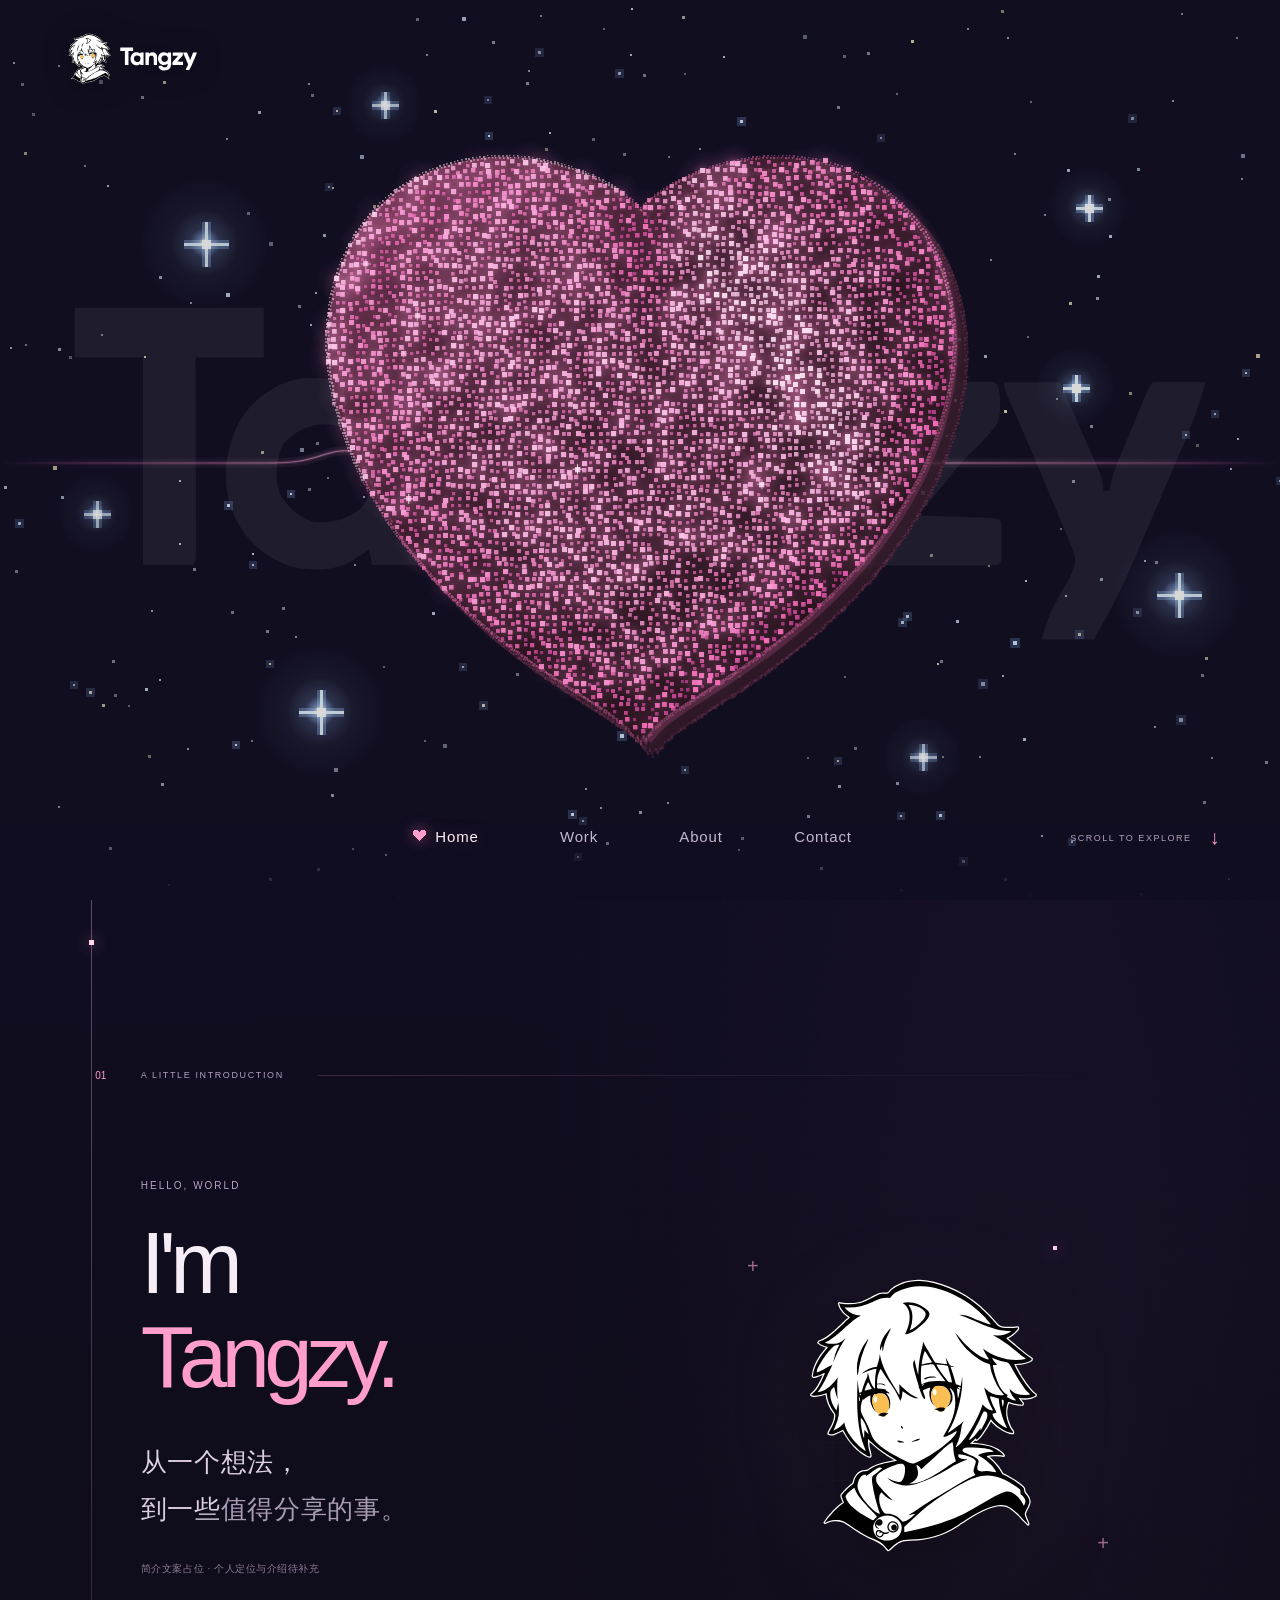
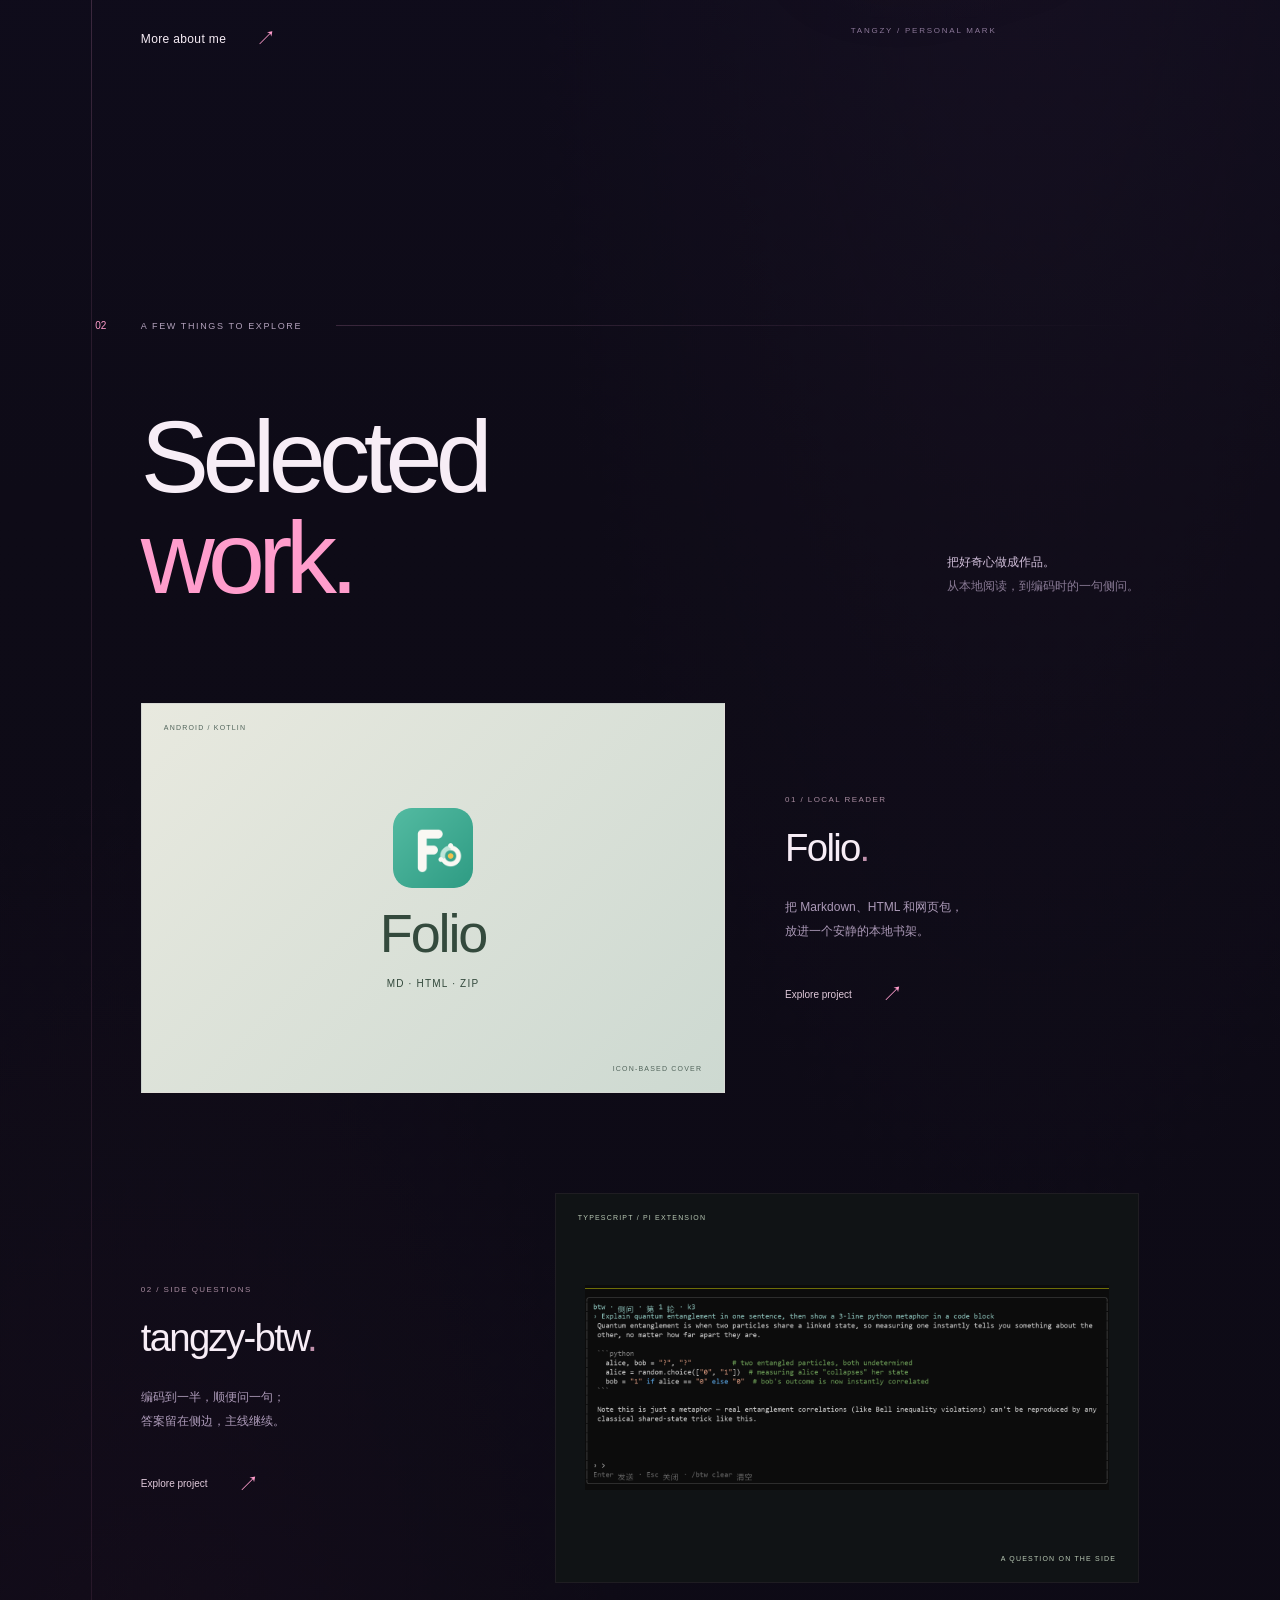
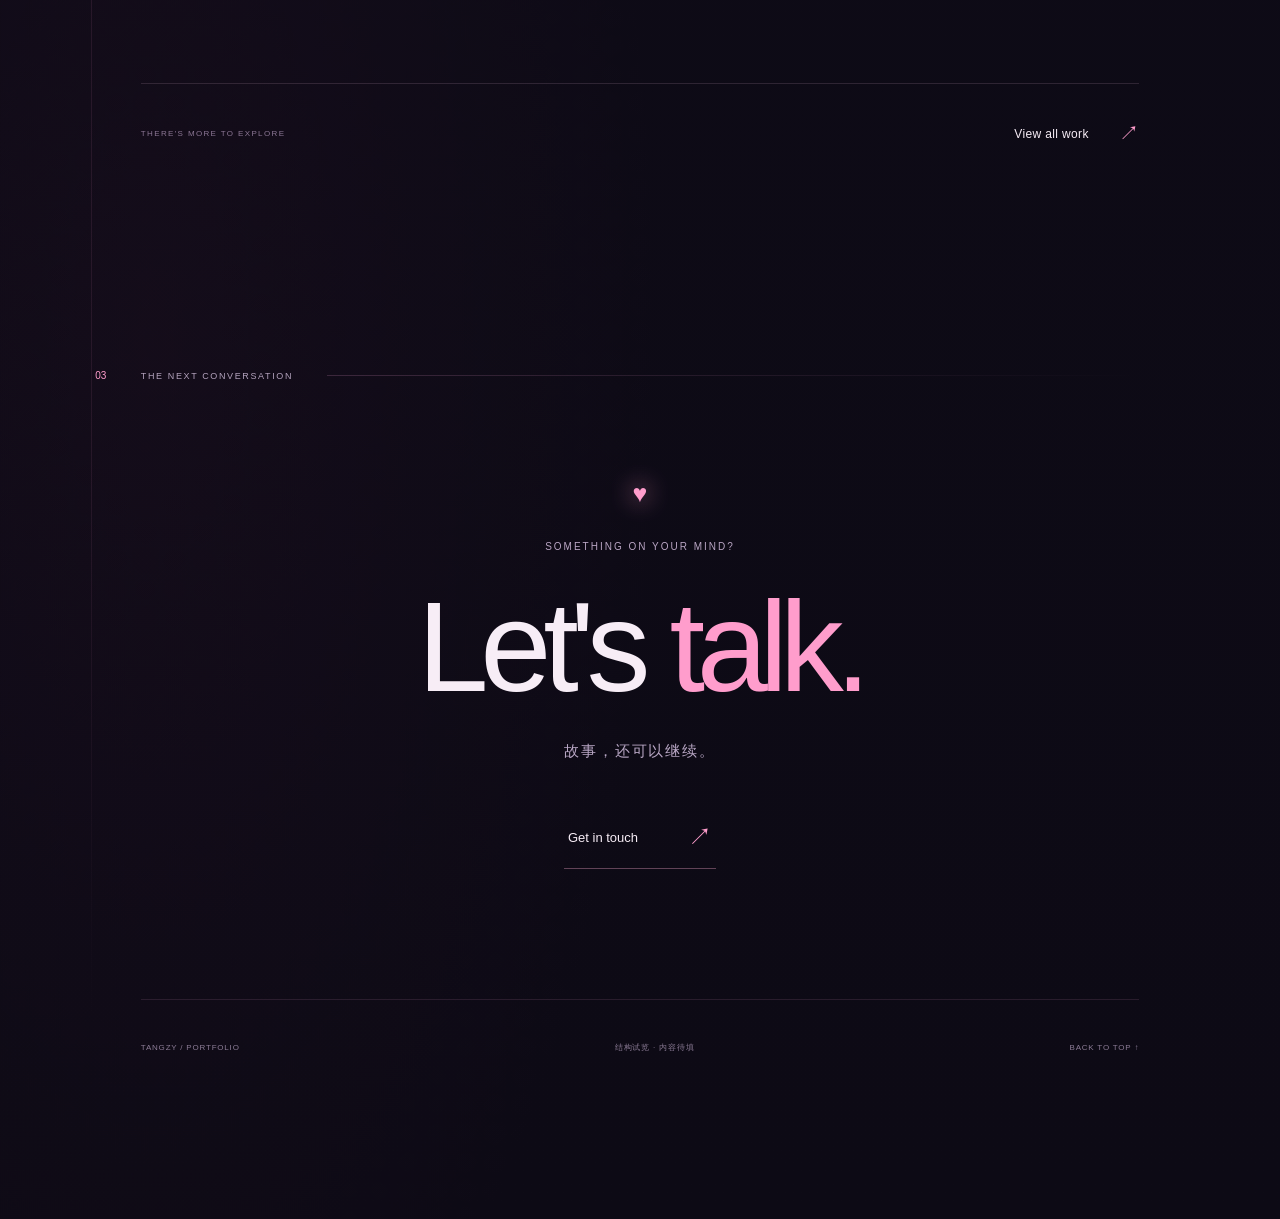
==== docs/index.html @ cba734c5 "Publish Tangzy portfolio on project Pages" ====
<!doctype html>
<html lang="zh-CN"><head><meta charset="utf-8"><meta name="viewport" content="width=device-width,initial-scale=1"><meta name="color-scheme" content="dark"><title>Tangzy · Work &amp; Ideas</title><meta name="description" content="Tangzy 的个人作品集：阅读工具、编码实验与研究探索。"><link rel="canonical" href="https://tangzy0121.github.io/Tangzy0121/">
<link rel="icon" href="assets/tangzy-avatar-dark.svg" type="image/svg+xml"><link rel="stylesheet" href="style.css"><link rel="stylesheet" href="work/home-teasers.css"><link rel="stylesheet" href="poster-transitions.css"><link rel="stylesheet" href="poster-minimal.css"><link rel="stylesheet" href="about/style.css"><link rel="stylesheet" href="about/terminal.css"><link rel="stylesheet" href="about/readability.css"><link rel="stylesheet" href="about/terminal-size.css"><link rel="stylesheet" href="contact/style.css"><link rel="stylesheet" href="contact/email-form.css"><link rel="stylesheet" href="contact/mail-motion.css"><link rel="stylesheet" href="terminal/style.css"><link rel="stylesheet" href="contact/tuning.css"></head>
<body data-variant="A" data-page="home">
<!-- Tangzy portfolio, approved working baseline v0.71. -->
<a class="brand" href="#home" aria-label="Tangzy · Home"><svg class="logo" focusable="false" xmlns="http://www.w3.org/2000/svg" width="1504" height="640" viewBox="0 0 1504 640" role="img" aria-labelledby="title description"><title id="title">Tangzy — horizontal-dark</title><desc id="description">Tangzy primary horizontal logo with transparent background.</desc><metadata>Tangzy Identity v1 assets, 2026-10-24. Editable vector paths traced from approved artwork; no embedded raster or font dependency. Gold #FABF53, black #000000, white #FFFFFF.</metadata><g id="horizontal-lockup"><g transform="translate(32 32) scale(0.5625)"><g transform="translate(58.1060 28.8783) scale(0.771274)" id="portrait"><path d="M0 0 C2.93 -0.07 5.79 0.02 8.71 0.18 C9.45 0.22 10.19 0.27 10.95 0.31 C53.78 2.89 95.01 14.32 134.71 30.18 C135.22 30.39 135.22 30.39 137.79 31.41 C161.2 40.81 184.38 51.68 205.83 65.01 C207.81 66.24 209.8 67.45 211.79 68.66 C220.72 74.12 229.29 79.97 237.71 86.18 C238.34 86.64 238.97 87.11 239.62 87.58 C257 100.36 274.79 113.71 289.8 129.28 C291.56 131.03 293.36 132.63 295.25 134.23 C300.15 138.49 304.74 143.07 309.33 147.67 C310.77 149.12 312.22 150.56 313.67 152 C318.89 157.23 323.9 162.57 328.71 168.18 C330.37 170.02 332.04 171.86 333.71 173.68 C338.79 179.26 343.78 184.88 348.63 190.65 C349.16 191.27 349.69 191.89 350.23 192.53 C351.28 193.77 352.32 195.02 353.36 196.26 C358.5 202.33 362.74 205.69 370.71 207.31 C371.49 207.47 372.27 207.64 373.07 207.81 C397.73 212.74 421.93 211.01 446.71 208.18 C447.43 210.38 447.43 210.38 447.71 213.18 C446.3 215.58 446.3 215.58 444.21 218 C443.88 218.39 443.88 218.39 442.18 220.39 C441.37 221.31 440.55 222.23 439.71 223.18 C439.2 223.8 438.68 224.42 438.15 225.06 C434.06 229.92 429.73 233.88 424.65 237.68 C423.91 238.24 423.18 238.8 422.42 239.37 C413.75 245.8 404.69 251.04 394.71 255.18 C399.22 260.91 404.28 265.27 409.98 269.8 C413.38 272.52 416.73 275.29 420.09 278.06 C420.82 278.66 421.54 279.26 422.3 279.88 C427.29 284 432.25 288.16 437.18 292.35 C441.38 295.92 445.64 299.41 449.91 302.88 C452.41 304.94 454.88 307.02 457.34 309.12 C473.72 323.08 490.6 336.52 508.71 348.18 C508.57 350.47 508.57 350.47 507.71 353.18 C487.25 368.46 455.05 369.55 430.71 371.18 C439.13 392.13 450.52 411.79 462.35 430.97 C463.64 433.06 464.91 435.17 466.19 437.27 C475.85 453.11 486.39 468.3 498.71 482.18 C499 482.53 499 482.53 500.49 484.29 C508.24 493.46 516.79 502.38 526.71 509.18 C526.41 511.06 526.41 511.06 525.71 513.18 C505.65 525.77 472.49 527.12 449.71 522.18 C454.06 529.68 458.93 536.05 464.89 542.32 C466.43 544.02 466.43 544.02 468.71 547.18 C468.55 550.1 468.55 550.1 467.71 552.18 C463.46 553.31 459.65 553.1 455.34 552.56 C454.61 552.47 453.88 552.38 453.12 552.29 C436.21 550.03 419.84 545.66 403.71 540.18 C394.1 563.76 391.66 593.63 398.71 618.18 C399.07 619.55 399.42 620.92 399.78 622.29 C404.68 640.6 412.75 658.09 424.56 673 C426.03 675.8 425.62 677.22 424.71 680.18 C405.53 679.01 384.17 667.99 368.71 657.18 C367.76 656.58 366.8 655.98 365.82 655.36 C359.02 651.05 353.19 646.23 347.39 640.7 C345.34 638.77 343.3 637.03 341.09 635.31 C337.65 632.43 335.01 628.96 332.27 625.43 C331.82 624.85 331.37 624.27 330.91 623.68 C327.71 619.44 327.71 619.44 327.71 617.18 C324.85 619.68 323.42 622.4 321.74 625.79 C321.18 626.91 320.61 628.03 320.03 629.18 C319.73 629.78 319.44 630.37 319.13 630.98 C313.33 642.53 307.08 653.55 299.71 664.18 C298.76 665.59 297.81 666.99 296.86 668.39 C273.69 702.19 273.69 702.19 261.71 710.18 C260.71 709.18 260.71 709.18 260.65 705.62 C260.67 704.49 260.69 703.35 260.71 702.18 C256.19 706.1 251.74 710.07 247.34 714.12 C242.31 718.71 237.09 723.01 231.71 727.18 C235.94 728.16 240.14 728.49 244.46 728.76 C246.02 728.87 247.58 728.98 249.14 729.08 C249.96 729.14 250.77 729.2 251.61 729.25 C296.19 732.41 344.37 739.68 377.71 772.18 C379.99 775.06 381.97 777.96 383.71 781.18 C375.51 780.32 375.51 780.32 371.72 779.67 C363.15 778.28 354.76 777.97 346.09 777.93 C345.53 777.93 345.53 777.93 342.69 777.91 C330.96 777.95 319.93 779.81 308.71 783.18 C308.71 783.84 308.71 784.5 308.71 785.18 C310.02 786.37 310.02 786.37 311.86 787.69 C312.53 788.18 313.2 788.66 313.89 789.17 C314.62 789.69 315.34 790.21 316.09 790.75 C322.64 795.58 328.83 800.53 334.71 806.18 C335.29 806.72 335.86 807.26 336.46 807.82 C351.22 821.69 362.81 837.1 372.72 854.74 C374.71 858.18 374.71 858.18 376.48 860.53 C377.71 862.18 377.71 862.18 377.71 864.18 C378.52 864.42 379.33 864.66 380.16 864.9 C384.49 866.47 388.41 868.51 392.46 870.68 C392.88 870.91 392.88 870.91 394.98 872.03 C397.56 873.41 400.14 874.79 402.71 876.18 C403.48 876.6 404.25 877.01 405.04 877.44 C420.89 885.97 436.43 895.21 450.71 906.18 C451.27 906.61 451.83 907.04 452.41 907.48 C469.02 920.14 469.02 920.14 473.71 927.18 C473.94 929.28 474.16 931.39 474.34 933.49 C475.36 943.98 478.41 949.38 485.62 956.84 C493.33 964.84 497.97 974.88 499.09 985.87 C498.69 997.12 492.86 1007.3 487.81 1017.06 C485.92 1020.72 484.08 1024.41 482.27 1028.12 C481.93 1028.79 481.59 1029.47 481.24 1030.16 C478.08 1036.7 476.65 1042.91 479.08 1049.94 C479.75 1051.62 480.44 1053.29 481.15 1054.96 C481.33 1055.41 481.33 1055.41 482.24 1057.67 C483.38 1060.49 484.54 1063.31 485.71 1066.12 C486.88 1068.96 488.03 1071.8 489.19 1074.65 C489.9 1076.42 490.63 1078.18 491.36 1079.94 C491.68 1080.73 492.01 1081.52 492.34 1082.34 C492.48 1082.68 492.48 1082.68 493.22 1084.45 C493.71 1086.18 493.71 1086.18 492.71 1088.18 C489.42 1084.92 486.13 1081.64 482.84 1078.37 C481.73 1077.26 480.61 1076.15 479.49 1075.04 C474.02 1069.61 468.62 1064.19 463.61 1058.32 C459.54 1053.74 455.17 1049.42 450.84 1045.08 C449.17 1043.39 447.51 1041.7 445.84 1040 C438.28 1032.37 430.3 1025.63 421.71 1019.18 C420.8 1018.5 419.89 1017.81 418.96 1017.1 C401.11 1003.83 381.47 999.24 359.59 1002.25 C333.96 1006.19 310.67 1015.23 287.34 1026.18 C286.62 1026.52 285.91 1026.85 285.17 1027.2 C271.66 1033.56 258.42 1040.32 245.71 1048.18 C245.33 1048.42 245.33 1048.42 243.38 1049.61 C232.69 1056.14 222.08 1062.82 211.52 1069.56 C211.01 1069.89 211.01 1069.89 208.41 1071.54 C202.82 1075.12 197.34 1078.81 191.92 1082.64 C189.1 1084.61 186.23 1086.47 183.34 1088.31 C179.24 1090.92 175.16 1093.54 171.11 1096.23 C107.79 1138.09 40.43 1153.49 -34.7 1156.45 C-42.89 1156.78 -51.02 1157.26 -59.16 1158.14 C-59.89 1158.22 -60.63 1158.3 -61.39 1158.38 C-84.67 1161.08 -105.64 1179.6 -122.05 1195.12 C-125.26 1198.08 -128.72 1200.67 -132.29 1203.18 C-136.44 1198.61 -140.48 1193.99 -144.29 1189.12 C-159.76 1169.74 -179.89 1161.09 -202.23 1151.75 C-231.1 1139.64 -257.47 1123.81 -283.29 1106.18 C-335.41 1070.63 -335.41 1070.63 -366.29 1069.18 C-366.65 1069.16 -366.65 1069.16 -368.45 1069.03 C-383.59 1068.42 -398.33 1072.9 -411.59 1079.93 C-412.48 1080.35 -413.37 1080.76 -414.29 1081.18 C-414.95 1080.85 -415.61 1080.52 -416.29 1080.18 C-407.91 1067.73 -399.02 1055.87 -388.77 1044.88 C-386.8 1042.74 -384.89 1040.57 -382.99 1038.37 C-379.28 1034.11 -375.36 1030.1 -371.35 1026.12 C-370.69 1025.45 -370.02 1024.78 -369.34 1024.1 C-365.37 1020.14 -361.29 1016.36 -357.05 1012.7 C-355.03 1010.96 -353.07 1009.17 -351.1 1007.37 C-344.57 1001.54 -337.58 996.04 -330.29 991.18 C-332.4 984.36 -335.03 977.85 -337.86 971.3 C-341.18 963.48 -341.18 963.48 -341.29 959.18 C-339.92 956.51 -339.92 956.51 -337.85 953.87 C-337.48 953.4 -337.48 953.4 -335.63 951.02 C-327.95 941.72 -327.95 941.72 -325.29 939.18 C-324.63 939.18 -323.97 939.18 -323.29 939.18 C-323.02 938.59 -322.75 937.99 -322.47 937.37 C-320.56 933.83 -317.66 931.45 -314.73 928.75 C-314.07 928.14 -313.42 927.53 -312.75 926.91 C-305.82 920.57 -298.4 914.93 -290.84 909.38 C-286.8 906.26 -286.41 902.9 -285.41 898.12 C-283.99 891.76 -282.45 885.93 -279.29 880.18 C-279.07 879.78 -279.07 879.78 -277.98 877.74 C-270.95 865.29 -261.56 856.2 -247.75 851.79 C-243.49 850.74 -239.21 850.65 -234.85 850.43 C-226.12 849.81 -220.85 848.18 -214.29 842.18 C-186.21 819.71 -141.06 814 -106.74 806.98 C-101.8 805.97 -97.02 804.95 -92.29 803.18 C-96.55 799.47 -101.14 796.99 -106.1 794.37 C-114.21 790 -122.1 785.32 -129.91 780.43 C-130.9 779.82 -131.88 779.21 -132.89 778.57 C-139.16 774.62 -145.26 770.48 -151.29 766.18 C-152.48 765.34 -153.68 764.5 -154.87 763.66 C-170.64 752.47 -185.58 740.53 -199.82 727.44 C-201.9 725.54 -204.02 723.7 -206.16 721.87 C-212.19 716.65 -217.7 710.85 -223.29 705.18 C-224.11 727.43 -221.03 747.69 -214.58 768.99 C-211.67 778.65 -211.67 778.65 -212.29 783.18 C-212.95 783.84 -213.61 784.5 -214.29 785.18 C-219.82 784.95 -224.25 782.48 -229.04 779.93 C-229.87 779.49 -230.7 779.05 -231.55 778.6 C-240.72 773.59 -249.07 767.61 -257.29 761.18 C-257.88 760.72 -258.47 760.26 -259.08 759.79 C-267.46 753.15 -275.03 745.64 -282.6 738.12 C-283.52 737.21 -284.44 736.3 -285.39 735.36 C-302.61 718.05 -316.15 697.77 -327.85 676.43 C-328.39 675.46 -328.93 674.48 -329.48 673.47 C-329.98 672.56 -330.47 671.64 -330.98 670.7 C-331.43 669.88 -331.87 669.06 -332.33 668.21 C-333.29 666.18 -333.29 666.18 -333.29 664.18 C-333.59 664.33 -333.59 664.33 -335.08 665.08 C-380.59 687.74 -380.59 687.74 -396.77 683.21 C-397.6 682.87 -398.43 682.53 -399.29 682.18 C-398.76 677.29 -396.35 673.75 -393.79 669.68 C-382.36 650.84 -365.44 618.12 -369.29 595.18 C-370.79 592.66 -372.18 590.71 -374.04 588.5 C-393.81 563.13 -405.12 533.08 -408.29 501.18 C-408.57 501.28 -408.57 501.28 -410.01 501.76 C-427.21 507.52 -445.1 513.27 -463.41 513.37 C-464.59 513.39 -465.77 513.4 -466.98 513.41 C-470.23 513.19 -472.42 512.68 -475.29 511.18 C-475.62 510.52 -475.95 509.86 -476.29 509.18 C-474.24 506.42 -472.31 504.2 -469.6 502.06 C-444.15 481.3 -427.19 440.84 -415.29 411.18 C-418.51 411.18 -419.81 411.74 -422.66 413.12 C-423.53 413.54 -424.41 413.96 -425.31 414.39 C-426.25 414.83 -427.19 415.28 -428.16 415.75 C-435.91 419.35 -443.68 422.59 -451.79 425.31 C-452.65 425.6 -453.52 425.9 -454.41 426.2 C-458.78 427.62 -462.64 428.74 -467.29 428.18 C-469.29 426.18 -469.29 426.18 -469.33 424.12 C-463.87 378.55 -436.2 335.56 -406.4 301.75 C-404.62 299.59 -403.38 297.74 -402.29 295.18 C-402.73 295.09 -402.73 295.09 -404.94 294.59 C-419.02 291.17 -433.52 286.26 -444.29 276.18 C-443.77 274.39 -443.77 274.39 -442.29 272.18 C-439.7 270.94 -437.22 269.91 -434.54 268.93 C-415.22 261.39 -397.63 249.27 -382.08 235.61 C-379.61 233.46 -377.09 231.46 -374.48 229.5 C-370.75 226.65 -367.51 223.5 -364.24 220.14 C-362.39 218.28 -360.47 216.57 -358.48 214.87 C-355.09 211.96 -351.92 208.86 -348.79 205.68 C-345.76 202.61 -342.71 199.6 -339.41 196.81 C-335.67 193.62 -332.24 190.17 -328.79 186.68 C-324.74 182.59 -320.67 178.61 -316.28 174.88 C-312.21 171.4 -308.26 167.77 -304.29 164.18 C-305.6 160.25 -308.03 159.16 -311.35 157 C-325.04 147.58 -336.23 135.7 -344.29 121.18 C-344.54 120.74 -344.54 120.74 -345.83 118.48 C-348.98 112.62 -350.78 106.64 -352.29 100.18 C-351.52 100.3 -350.76 100.43 -349.97 100.55 C-346.41 101.11 -342.85 101.65 -339.29 102.18 C-338.17 102.36 -337.06 102.54 -335.91 102.72 C-326.02 104.18 -316.34 104.58 -306.35 104.56 C-305.55 104.56 -304.74 104.56 -303.91 104.56 C-290.06 104.51 -276.79 103.45 -263.29 100.18 C-262.45 99.99 -261.61 99.79 -260.74 99.58 C-241.12 94.78 -223.3 85.35 -205.54 76 C-168.82 56.7 -168.82 56.7 -149.87 57.25 C-134.43 57.65 -134.43 57.65 -129.12 53.21 C-125.89 50.06 -123.01 46.61 -120.09 43.17 C-107.31 29.11 -87.7 20.01 -70.29 13.18 C-69.62 12.92 -68.95 12.66 -68.25 12.38 C-46.43 4.01 -23.19 1.29 0 0 Z " fill="#FFFFFF" transform="translate(563.2890625,24.81640625)" id="portrait-dark-keyline" stroke="#FFFFFF" stroke-width="11" stroke-linejoin="round" />
<path d="M0 0 C2.93 -0.07 5.79 0.02 8.71 0.18 C9.45 0.22 10.19 0.27 10.95 0.31 C53.78 2.89 95.01 14.32 134.71 30.18 C135.22 30.39 135.22 30.39 137.79 31.41 C161.2 40.81 184.38 51.68 205.83 65.01 C207.81 66.24 209.8 67.45 211.79 68.66 C220.72 74.12 229.29 79.97 237.71 86.18 C238.34 86.64 238.97 87.11 239.62 87.58 C257 100.36 274.79 113.71 289.8 129.28 C291.56 131.03 293.36 132.63 295.25 134.23 C300.15 138.49 304.74 143.07 309.33 147.67 C310.77 149.12 312.22 150.56 313.67 152 C318.89 157.23 323.9 162.57 328.71 168.18 C330.37 170.02 332.04 171.86 333.71 173.68 C338.79 179.26 343.78 184.88 348.63 190.65 C349.16 191.27 349.69 191.89 350.23 192.53 C351.28 193.77 352.32 195.02 353.36 196.26 C358.5 202.33 362.74 205.69 370.71 207.31 C371.49 207.47 372.27 207.64 373.07 207.81 C397.73 212.74 421.93 211.01 446.71 208.18 C447.43 210.38 447.43 210.38 447.71 213.18 C446.3 215.58 446.3 215.58 444.21 218 C443.88 218.39 443.88 218.39 442.18 220.39 C441.37 221.31 440.55 222.23 439.71 223.18 C439.2 223.8 438.68 224.42 438.15 225.06 C434.06 229.92 429.73 233.88 424.65 237.68 C423.91 238.24 423.18 238.8 422.42 239.37 C413.75 245.8 404.69 251.04 394.71 255.18 C399.22 260.91 404.28 265.27 409.98 269.8 C413.38 272.52 416.73 275.29 420.09 278.06 C420.82 278.66 421.54 279.26 422.3 279.88 C427.29 284 432.25 288.16 437.18 292.35 C441.38 295.92 445.64 299.41 449.91 302.88 C452.41 304.94 454.88 307.02 457.34 309.12 C473.72 323.08 490.6 336.52 508.71 348.18 C508.57 350.47 508.57 350.47 507.71 353.18 C487.25 368.46 455.05 369.55 430.71 371.18 C439.13 392.13 450.52 411.79 462.35 430.97 C463.64 433.06 464.91 435.17 466.19 437.27 C475.85 453.11 486.39 468.3 498.71 482.18 C499 482.53 499 482.53 500.49 484.29 C508.24 493.46 516.79 502.38 526.71 509.18 C526.41 511.06 526.41 511.06 525.71 513.18 C505.65 525.77 472.49 527.12 449.71 522.18 C454.06 529.68 458.93 536.05 464.89 542.32 C466.43 544.02 466.43 544.02 468.71 547.18 C468.55 550.1 468.55 550.1 467.71 552.18 C463.46 553.31 459.65 553.1 455.34 552.56 C454.61 552.47 453.88 552.38 453.12 552.29 C436.21 550.03 419.84 545.66 403.71 540.18 C394.1 563.76 391.66 593.63 398.71 618.18 C399.07 619.55 399.42 620.92 399.78 622.29 C404.68 640.6 412.75 658.09 424.56 673 C426.03 675.8 425.62 677.22 424.71 680.18 C405.53 679.01 384.17 667.99 368.71 657.18 C367.76 656.58 366.8 655.98 365.82 655.36 C359.02 651.05 353.19 646.23 347.39 640.7 C345.34 638.77 343.3 637.03 341.09 635.31 C337.65 632.43 335.01 628.96 332.27 625.43 C331.82 624.85 331.37 624.27 330.91 623.68 C327.71 619.44 327.71 619.44 327.71 617.18 C324.85 619.68 323.42 622.4 321.74 625.79 C321.18 626.91 320.61 628.03 320.03 629.18 C319.73 629.78 319.44 630.37 319.13 630.98 C313.33 642.53 307.08 653.55 299.71 664.18 C298.76 665.59 297.81 666.99 296.86 668.39 C273.69 702.19 273.69 702.19 261.71 710.18 C260.71 709.18 260.71 709.18 260.65 705.62 C260.67 704.49 260.69 703.35 260.71 702.18 C256.19 706.1 251.74 710.07 247.34 714.12 C242.31 718.71 237.09 723.01 231.71 727.18 C235.94 728.16 240.14 728.49 244.46 728.76 C246.02 728.87 247.58 728.98 249.14 729.08 C249.96 729.14 250.77 729.2 251.61 729.25 C296.19 732.41 344.37 739.68 377.71 772.18 C379.99 775.06 381.97 777.96 383.71 781.18 C375.51 780.32 375.51 780.32 371.72 779.67 C363.15 778.28 354.76 777.97 346.09 777.93 C345.53 777.93 345.53 777.93 342.69 777.91 C330.96 777.95 319.93 779.81 308.71 783.18 C308.71 783.84 308.71 784.5 308.71 785.18 C310.02 786.37 310.02 786.37 311.86 787.69 C312.53 788.18 313.2 788.66 313.89 789.17 C314.62 789.69 315.34 790.21 316.09 790.75 C322.64 795.58 328.83 800.53 334.71 806.18 C335.29 806.72 335.86 807.26 336.46 807.82 C351.22 821.69 362.81 837.1 372.72 854.74 C374.71 858.18 374.71 858.18 376.48 860.53 C377.71 862.18 377.71 862.18 377.71 864.18 C378.52 864.42 379.33 864.66 380.16 864.9 C384.49 866.47 388.41 868.51 392.46 870.68 C392.88 870.91 392.88 870.91 394.98 872.03 C397.56 873.41 400.14 874.79 402.71 876.18 C403.48 876.6 404.25 877.01 405.04 877.44 C420.89 885.97 436.43 895.21 450.71 906.18 C451.27 906.61 451.83 907.04 452.41 907.48 C469.02 920.14 469.02 920.14 473.71 927.18 C473.94 929.28 474.16 931.39 474.34 933.49 C475.36 943.98 478.41 949.38 485.62 956.84 C493.33 964.84 497.97 974.88 499.09 985.87 C498.69 997.12 492.86 1007.3 487.81 1017.06 C485.92 1020.72 484.08 1024.41 482.27 1028.12 C481.93 1028.79 481.59 1029.47 481.24 1030.16 C478.08 1036.7 476.65 1042.91 479.08 1049.94 C479.75 1051.62 480.44 1053.29 481.15 1054.96 C481.33 1055.41 481.33 1055.41 482.24 1057.67 C483.38 1060.49 484.54 1063.31 485.71 1066.12 C486.88 1068.96 488.03 1071.8 489.19 1074.65 C489.9 1076.42 490.63 1078.18 491.36 1079.94 C491.68 1080.73 492.01 1081.52 492.34 1082.34 C492.48 1082.68 492.48 1082.68 493.22 1084.45 C493.71 1086.18 493.71 1086.18 492.71 1088.18 C489.42 1084.92 486.13 1081.64 482.84 1078.37 C481.73 1077.26 480.61 1076.15 479.49 1075.04 C474.02 1069.61 468.62 1064.19 463.61 1058.32 C459.54 1053.74 455.17 1049.42 450.84 1045.08 C449.17 1043.39 447.51 1041.7 445.84 1040 C438.28 1032.37 430.3 1025.63 421.71 1019.18 C420.8 1018.5 419.89 1017.81 418.96 1017.1 C401.11 1003.83 381.47 999.24 359.59 1002.25 C333.96 1006.19 310.67 1015.23 287.34 1026.18 C286.62 1026.52 285.91 1026.85 285.17 1027.2 C271.66 1033.56 258.42 1040.32 245.71 1048.18 C245.33 1048.42 245.33 1048.42 243.38 1049.61 C232.69 1056.14 222.08 1062.82 211.52 1069.56 C211.01 1069.89 211.01 1069.89 208.41 1071.54 C202.82 1075.12 197.34 1078.81 191.92 1082.64 C189.1 1084.61 186.23 1086.47 183.34 1088.31 C179.24 1090.92 175.16 1093.54 171.11 1096.23 C107.79 1138.09 40.43 1153.49 -34.7 1156.45 C-42.89 1156.78 -51.02 1157.26 -59.16 1158.14 C-59.89 1158.22 -60.63 1158.3 -61.39 1158.38 C-84.67 1161.08 -105.64 1179.6 -122.05 1195.12 C-125.26 1198.08 -128.72 1200.67 -132.29 1203.18 C-136.44 1198.61 -140.48 1193.99 -144.29 1189.12 C-159.76 1169.74 -179.89 1161.09 -202.23 1151.75 C-231.1 1139.64 -257.47 1123.81 -283.29 1106.18 C-335.41 1070.63 -335.41 1070.63 -366.29 1069.18 C-366.65 1069.16 -366.65 1069.16 -368.45 1069.03 C-383.59 1068.42 -398.33 1072.9 -411.59 1079.93 C-412.48 1080.35 -413.37 1080.76 -414.29 1081.18 C-414.95 1080.85 -415.61 1080.52 -416.29 1080.18 C-407.91 1067.73 -399.02 1055.87 -388.77 1044.88 C-386.8 1042.74 -384.89 1040.57 -382.99 1038.37 C-379.28 1034.11 -375.36 1030.1 -371.35 1026.12 C-370.69 1025.45 -370.02 1024.78 -369.34 1024.1 C-365.37 1020.14 -361.29 1016.36 -357.05 1012.7 C-355.03 1010.96 -353.07 1009.17 -351.1 1007.37 C-344.57 1001.54 -337.58 996.04 -330.29 991.18 C-332.4 984.36 -335.03 977.85 -337.86 971.3 C-341.18 963.48 -341.18 963.48 -341.29 959.18 C-339.92 956.51 -339.92 956.51 -337.85 953.87 C-337.48 953.4 -337.48 953.4 -335.63 951.02 C-327.95 941.72 -327.95 941.72 -325.29 939.18 C-324.63 939.18 -323.97 939.18 -323.29 939.18 C-323.02 938.59 -322.75 937.99 -322.47 937.37 C-320.56 933.83 -317.66 931.45 -314.73 928.75 C-314.07 928.14 -313.42 927.53 -312.75 926.91 C-305.82 920.57 -298.4 914.93 -290.84 909.38 C-286.8 906.26 -286.41 902.9 -285.41 898.12 C-283.99 891.76 -282.45 885.93 -279.29 880.18 C-279.07 879.78 -279.07 879.78 -277.98 877.74 C-270.95 865.29 -261.56 856.2 -247.75 851.79 C-243.49 850.74 -239.21 850.65 -234.85 850.43 C-226.12 849.81 -220.85 848.18 -214.29 842.18 C-186.21 819.71 -141.06 814 -106.74 806.98 C-101.8 805.97 -97.02 804.95 -92.29 803.18 C-96.55 799.47 -101.14 796.99 -106.1 794.37 C-114.21 790 -122.1 785.32 -129.91 780.43 C-130.9 779.82 -131.88 779.21 -132.89 778.57 C-139.16 774.62 -145.26 770.48 -151.29 766.18 C-152.48 765.34 -153.68 764.5 -154.87 763.66 C-170.64 752.47 -185.58 740.53 -199.82 727.44 C-201.9 725.54 -204.02 723.7 -206.16 721.87 C-212.19 716.65 -217.7 710.85 -223.29 705.18 C-224.11 727.43 -221.03 747.69 -214.58 768.99 C-211.67 778.65 -211.67 778.65 -212.29 783.18 C-212.95 783.84 -213.61 784.5 -214.29 785.18 C-219.82 784.95 -224.25 782.48 -229.04 779.93 C-229.87 779.49 -230.7 779.05 -231.55 778.6 C-240.72 773.59 -249.07 767.61 -257.29 761.18 C-257.88 760.72 -258.47 760.26 -259.08 759.79 C-267.46 753.15 -275.03 745.64 -282.6 738.12 C-283.52 737.21 -284.44 736.3 -285.39 735.36 C-302.61 718.05 -316.15 697.77 -327.85 676.43 C-328.39 675.46 -328.93 674.48 -329.48 673.47 C-329.98 672.56 -330.47 671.64 -330.98 670.7 C-331.43 669.88 -331.87 669.06 -332.33 668.21 C-333.29 666.18 -333.29 666.18 -333.29 664.18 C-333.59 664.33 -333.59 664.33 -335.08 665.08 C-380.59 687.74 -380.59 687.74 -396.77 683.21 C-397.6 682.87 -398.43 682.53 -399.29 682.18 C-398.76 677.29 -396.35 673.75 -393.79 669.68 C-382.36 650.84 -365.44 618.12 -369.29 595.18 C-370.79 592.66 -372.18 590.71 -374.04 588.5 C-393.81 563.13 -405.12 533.08 -408.29 501.18 C-408.57 501.28 -408.57 501.28 -410.01 501.76 C-427.21 507.52 -445.1 513.27 -463.41 513.37 C-464.59 513.39 -465.77 513.4 -466.98 513.41 C-470.23 513.19 -472.42 512.68 -475.29 511.18 C-475.62 510.52 -475.95 509.86 -476.29 509.18 C-474.24 506.42 -472.31 504.2 -469.6 502.06 C-444.15 481.3 -427.19 440.84 -415.29 411.18 C-418.51 411.18 -419.81 411.74 -422.66 413.12 C-423.53 413.54 -424.41 413.96 -425.31 414.39 C-426.25 414.83 -427.19 415.28 -428.16 415.75 C-435.91 419.35 -443.68 422.59 -451.79 425.31 C-452.65 425.6 -453.52 425.9 -454.41 426.2 C-458.78 427.62 -462.64 428.74 -467.29 428.18 C-469.29 426.18 -469.29 426.18 -469.33 424.12 C-463.87 378.55 -436.2 335.56 -406.4 301.75 C-404.62 299.59 -403.38 297.74 -402.29 295.18 C-402.73 295.09 -402.73 295.09 -404.94 294.59 C-419.02 291.17 -433.52 286.26 -444.29 276.18 C-443.77 274.39 -443.77 274.39 -442.29 272.18 C-439.7 270.94 -437.22 269.91 -434.54 268.93 C-415.22 261.39 -397.63 249.27 -382.08 235.61 C-379.61 233.46 -377.09 231.46 -374.48 229.5 C-370.75 226.65 -367.51 223.5 -364.24 220.14 C-362.39 218.28 -360.47 216.57 -358.48 214.87 C-355.09 211.96 -351.92 208.86 -348.79 205.68 C-345.76 202.61 -342.71 199.6 -339.41 196.81 C-335.67 193.62 -332.24 190.17 -328.79 186.68 C-324.74 182.59 -320.67 178.61 -316.28 174.88 C-312.21 171.4 -308.26 167.77 -304.29 164.18 C-305.6 160.25 -308.03 159.16 -311.35 157 C-325.04 147.58 -336.23 135.7 -344.29 121.18 C-344.54 120.74 -344.54 120.74 -345.83 118.48 C-348.98 112.62 -350.78 106.64 -352.29 100.18 C-351.52 100.3 -350.76 100.43 -349.97 100.55 C-346.41 101.11 -342.85 101.65 -339.29 102.18 C-338.17 102.36 -337.06 102.54 -335.91 102.72 C-326.02 104.18 -316.34 104.58 -306.35 104.56 C-305.55 104.56 -304.74 104.56 -303.91 104.56 C-290.06 104.51 -276.79 103.45 -263.29 100.18 C-262.45 99.99 -261.61 99.79 -260.74 99.58 C-241.12 94.78 -223.3 85.35 -205.54 76 C-168.82 56.7 -168.82 56.7 -149.87 57.25 C-134.43 57.65 -134.43 57.65 -129.12 53.21 C-125.89 50.06 -123.01 46.61 -120.09 43.17 C-107.31 29.11 -87.7 20.01 -70.29 13.18 C-69.62 12.92 -68.95 12.66 -68.25 12.38 C-46.43 4.01 -23.19 1.29 0 0 Z " fill="#FFFFFF" transform="translate(563.2890625,24.81640625)" id="portrait-white-01" />
<path d="M0 0 C2.93 -0.07 5.79 0.02 8.71 0.18 C9.45 0.22 10.19 0.27 10.95 0.31 C53.78 2.89 95.01 14.32 134.71 30.18 C135.22 30.39 135.22 30.39 137.79 31.41 C161.2 40.81 184.38 51.68 205.83 65.01 C207.81 66.24 209.8 67.45 211.79 68.66 C220.72 74.12 229.29 79.97 237.71 86.18 C238.34 86.64 238.97 87.11 239.62 87.58 C257 100.36 274.79 113.71 289.8 129.28 C291.56 131.03 293.36 132.63 295.25 134.23 C300.15 138.49 304.74 143.07 309.33 147.67 C310.77 149.12 312.22 150.56 313.67 152 C318.89 157.23 323.9 162.57 328.71 168.18 C330.37 170.02 332.04 171.86 333.71 173.68 C338.79 179.26 343.78 184.88 348.63 190.65 C349.16 191.27 349.69 191.89 350.23 192.53 C351.28 193.77 352.32 195.02 353.36 196.26 C358.5 202.33 362.74 205.69 370.71 207.31 C371.49 207.47 372.27 207.64 373.07 207.81 C397.73 212.74 421.93 211.01 446.71 208.18 C447.43 210.38 447.43 210.38 447.71 213.18 C446.3 215.58 446.3 215.58 444.21 218 C443.88 218.39 443.88 218.39 442.18 220.39 C441.37 221.31 440.55 222.23 439.71 223.18 C439.2 223.8 438.68 224.42 438.15 225.06 C434.06 229.92 429.73 233.88 424.65 237.68 C423.91 238.24 423.18 238.8 422.42 239.37 C413.75 245.8 404.69 251.04 394.71 255.18 C399.22 260.91 404.28 265.27 409.98 269.8 C413.38 272.52 416.73 275.29 420.09 278.06 C420.82 278.66 421.54 279.26 422.3 279.88 C427.29 284 432.25 288.16 437.18 292.35 C441.38 295.92 445.64 299.41 449.91 302.88 C452.41 304.94 454.88 307.02 457.34 309.12 C473.72 323.08 490.6 336.52 508.71 348.18 C508.57 350.47 508.57 350.47 507.71 353.18 C487.25 368.46 455.05 369.55 430.71 371.18 C439.13 392.13 450.52 411.79 462.35 430.97 C463.64 433.06 464.91 435.17 466.19 437.27 C475.85 453.11 486.39 468.3 498.71 482.18 C499 482.53 499 482.53 500.49 484.29 C508.24 493.46 516.79 502.38 526.71 509.18 C526.41 511.06 526.41 511.06 525.71 513.18 C505.65 525.77 472.49 527.12 449.71 522.18 C454.06 529.68 458.93 536.05 464.89 542.32 C466.43 544.02 466.43 544.02 468.71 547.18 C468.55 550.1 468.55 550.1 467.71 552.18 C463.46 553.31 459.65 553.1 455.34 552.56 C454.61 552.47 453.88 552.38 453.12 552.29 C436.21 550.03 419.84 545.66 403.71 540.18 C394.1 563.76 391.66 593.63 398.71 618.18 C399.07 619.55 399.42 620.92 399.78 622.29 C404.68 640.6 412.75 658.09 424.56 673 C426.03 675.8 425.62 677.22 424.71 680.18 C405.53 679.01 384.17 667.99 368.71 657.18 C367.76 656.58 366.8 655.98 365.82 655.36 C359.02 651.05 353.19 646.23 347.39 640.7 C345.34 638.77 343.3 637.03 341.09 635.31 C337.65 632.43 335.01 628.96 332.27 625.43 C331.82 624.85 331.37 624.27 330.91 623.68 C327.71 619.44 327.71 619.44 327.71 617.18 C324.85 619.68 323.42 622.4 321.74 625.79 C321.18 626.91 320.61 628.03 320.03 629.18 C319.73 629.78 319.44 630.37 319.13 630.98 C313.33 642.53 307.08 653.55 299.71 664.18 C298.76 665.59 297.81 666.99 296.86 668.39 C273.69 702.19 273.69 702.19 261.71 710.18 C260.71 709.18 260.71 709.18 260.65 705.62 C260.67 704.49 260.69 703.35 260.71 702.18 C256.19 706.1 251.74 710.07 247.34 714.12 C242.31 718.71 237.09 723.01 231.71 727.18 C235.94 728.16 240.14 728.49 244.46 728.76 C246.02 728.87 247.58 728.98 249.14 729.08 C249.96 729.14 250.77 729.2 251.61 729.25 C296.19 732.41 344.37 739.68 377.71 772.18 C379.99 775.06 381.97 777.96 383.71 781.18 C375.51 780.32 375.51 780.32 371.72 779.67 C363.15 778.28 354.76 777.97 346.09 777.93 C345.53 777.93 345.53 777.93 342.69 777.91 C330.96 777.95 319.93 779.81 308.71 783.18 C308.71 783.84 308.71 784.5 308.71 785.18 C310.02 786.37 310.02 786.37 311.86 787.69 C312.53 788.18 313.2 788.66 313.89 789.17 C314.62 789.69 315.34 790.21 316.09 790.75 C322.64 795.58 328.83 800.53 334.71 806.18 C335.29 806.72 335.86 807.26 336.46 807.82 C351.22 821.69 362.81 837.1 372.72 854.74 C374.71 858.18 374.71 858.18 376.48 860.53 C377.71 862.18 377.71 862.18 377.71 864.18 C378.52 864.42 379.33 864.66 380.16 864.9 C384.49 866.47 388.41 868.51 392.46 870.68 C392.88 870.91 392.88 870.91 394.98 872.03 C397.56 873.41 400.14 874.79 402.71 876.18 C403.48 876.6 404.25 877.01 405.04 877.44 C420.89 885.97 436.43 895.21 450.71 906.18 C451.27 906.61 451.83 907.04 452.41 907.48 C469.02 920.14 469.02 920.14 473.71 927.18 C473.94 929.28 474.16 931.39 474.34 933.49 C475.36 943.98 478.41 949.38 485.62 956.84 C493.33 964.84 497.97 974.88 499.09 985.87 C498.69 997.12 492.86 1007.3 487.81 1017.06 C485.92 1020.72 484.08 1024.41 482.27 1028.12 C481.93 1028.79 481.59 1029.47 481.24 1030.16 C478.08 1036.7 476.65 1042.91 479.08 1049.94 C479.75 1051.62 480.44 1053.29 481.15 1054.96 C481.33 1055.41 481.33 1055.41 482.24 1057.67 C483.38 1060.49 484.54 1063.31 485.71 1066.12 C486.88 1068.96 488.03 1071.8 489.19 1074.65 C489.9 1076.42 490.63 1078.18 491.36 1079.94 C491.68 1080.73 492.01 1081.52 492.34 1082.34 C492.48 1082.68 492.48 1082.68 493.22 1084.45 C493.71 1086.18 493.71 1086.18 492.71 1088.18 C489.42 1084.92 486.13 1081.64 482.84 1078.37 C481.73 1077.26 480.61 1076.15 479.49 1075.04 C474.02 1069.61 468.62 1064.19 463.61 1058.32 C459.54 1053.74 455.17 1049.42 450.84 1045.08 C449.17 1043.39 447.51 1041.7 445.84 1040 C438.28 1032.37 430.3 1025.63 421.71 1019.18 C420.8 1018.5 419.89 1017.81 418.96 1017.1 C401.11 1003.83 381.47 999.24 359.59 1002.25 C333.96 1006.19 310.67 1015.23 287.34 1026.18 C286.62 1026.52 285.91 1026.85 285.17 1027.2 C271.66 1033.56 258.42 1040.32 245.71 1048.18 C245.33 1048.42 245.33 1048.42 243.38 1049.61 C232.69 1056.14 222.08 1062.82 211.52 1069.56 C211.01 1069.89 211.01 1069.89 208.41 1071.54 C202.82 1075.12 197.34 1078.81 191.92 1082.64 C189.1 1084.61 186.23 1086.47 183.34 1088.31 C179.24 1090.92 175.16 1093.54 171.11 1096.23 C107.79 1138.09 40.43 1153.49 -34.7 1156.45 C-42.89 1156.78 -51.02 1157.26 -59.16 1158.14 C-59.89 1158.22 -60.63 1158.3 -61.39 1158.38 C-84.67 1161.08 -105.64 1179.6 -122.05 1195.12 C-125.26 1198.08 -128.72 1200.67 -132.29 1203.18 C-136.44 1198.61 -140.48 1193.99 -144.29 1189.12 C-159.76 1169.74 -179.89 1161.09 -202.23 1151.75 C-231.1 1139.64 -257.47 1123.81 -283.29 1106.18 C-335.41 1070.63 -335.41 1070.63 -366.29 1069.18 C-366.65 1069.16 -366.65 1069.16 -368.45 1069.03 C-383.59 1068.42 -398.33 1072.9 -411.59 1079.93 C-412.48 1080.35 -413.37 1080.76 -414.29 1081.18 C-414.95 1080.85 -415.61 1080.52 -416.29 1080.18 C-407.91 1067.73 -399.02 1055.87 -388.77 1044.88 C-386.8 1042.74 -384.89 1040.57 -382.99 1038.37 C-379.28 1034.11 -375.36 1030.1 -371.35 1026.12 C-370.69 1025.45 -370.02 1024.78 -369.34 1024.1 C-365.37 1020.14 -361.29 1016.36 -357.05 1012.7 C-355.03 1010.96 -353.07 1009.17 -351.1 1007.37 C-344.57 1001.54 -337.58 996.04 -330.29 991.18 C-332.4 984.36 -335.03 977.85 -337.86 971.3 C-341.18 963.48 -341.18 963.48 -341.29 959.18 C-339.92 956.51 -339.92 956.51 -337.85 953.87 C-337.48 953.4 -337.48 953.4 -335.63 951.02 C-327.95 941.72 -327.95 941.72 -325.29 939.18 C-324.63 939.18 -323.97 939.18 -323.29 939.18 C-323.02 938.59 -322.75 937.99 -322.47 937.37 C-320.56 933.83 -317.66 931.45 -314.73 928.75 C-314.07 928.14 -313.42 927.53 -312.75 926.91 C-305.82 920.57 -298.4 914.93 -290.84 909.38 C-286.8 906.26 -286.41 902.9 -285.41 898.12 C-283.99 891.76 -282.45 885.93 -279.29 880.18 C-279.07 879.78 -279.07 879.78 -277.98 877.74 C-270.95 865.29 -261.56 856.2 -247.75 851.79 C-243.49 850.74 -239.21 850.65 -234.85 850.43 C-226.12 849.81 -220.85 848.18 -214.29 842.18 C-186.21 819.71 -141.06 814 -106.74 806.98 C-101.8 805.97 -97.02 804.95 -92.29 803.18 C-96.55 799.47 -101.14 796.99 -106.1 794.37 C-114.21 790 -122.1 785.32 -129.91 780.43 C-130.9 779.82 -131.88 779.21 -132.89 778.57 C-139.16 774.62 -145.26 770.48 -151.29 766.18 C-152.48 765.34 -153.68 764.5 -154.87 763.66 C-170.64 752.47 -185.58 740.53 -199.82 727.44 C-201.9 725.54 -204.02 723.7 -206.16 721.87 C-212.19 716.65 -217.7 710.85 -223.29 705.18 C-224.11 727.43 -221.03 747.69 -214.58 768.99 C-211.67 778.65 -211.67 778.65 -212.29 783.18 C-212.95 783.84 -213.61 784.5 -214.29 785.18 C-219.82 784.95 -224.25 782.48 -229.04 779.93 C-229.87 779.49 -230.7 779.05 -231.55 778.6 C-240.72 773.59 -249.07 767.61 -257.29 761.18 C-257.88 760.72 -258.47 760.26 -259.08 759.79 C-267.46 753.15 -275.03 745.64 -282.6 738.12 C-283.52 737.21 -284.44 736.3 -285.39 735.36 C-302.61 718.05 -316.15 697.77 -327.85 676.43 C-328.39 675.46 -328.93 674.48 -329.48 673.47 C-329.98 672.56 -330.47 671.64 -330.98 670.7 C-331.43 669.88 -331.87 669.06 -332.33 668.21 C-333.29 666.18 -333.29 666.18 -333.29 664.18 C-333.59 664.33 -333.59 664.33 -335.08 665.08 C-380.59 687.74 -380.59 687.74 -396.77 683.21 C-397.6 682.87 -398.43 682.53 -399.29 682.18 C-398.76 677.29 -396.35 673.75 -393.79 669.68 C-382.36 650.84 -365.44 618.12 -369.29 595.18 C-370.79 592.66 -372.18 590.71 -374.04 588.5 C-393.81 563.13 -405.12 533.08 -408.29 501.18 C-408.57 501.28 -408.57 501.28 -410.01 501.76 C-427.21 507.52 -445.1 513.27 -463.41 513.37 C-464.59 513.39 -465.77 513.4 -466.98 513.41 C-470.23 513.19 -472.42 512.68 -475.29 511.18 C-475.62 510.52 -475.95 509.86 -476.29 509.18 C-474.24 506.42 -472.31 504.2 -469.6 502.06 C-444.15 481.3 -427.19 440.84 -415.29 411.18 C-418.51 411.18 -419.81 411.74 -422.66 413.12 C-423.53 413.54 -424.41 413.96 -425.31 414.39 C-426.25 414.83 -427.19 415.28 -428.16 415.75 C-435.91 419.35 -443.68 422.59 -451.79 425.31 C-452.65 425.6 -453.52 425.9 -454.41 426.2 C-458.78 427.62 -462.64 428.74 -467.29 428.18 C-469.29 426.18 -469.29 426.18 -469.33 424.12 C-463.87 378.55 -436.2 335.56 -406.4 301.75 C-404.62 299.59 -403.38 297.74 -402.29 295.18 C-402.73 295.09 -402.73 295.09 -404.94 294.59 C-419.02 291.17 -433.52 286.26 -444.29 276.18 C-443.77 274.39 -443.77 274.39 -442.29 272.18 C-439.7 270.94 -437.22 269.91 -434.54 268.93 C-415.22 261.39 -397.63 249.27 -382.08 235.61 C-379.61 233.46 -377.09 231.46 -374.48 229.5 C-370.75 226.65 -367.51 223.5 -364.24 220.14 C-362.39 218.28 -360.47 216.57 -358.48 214.87 C-355.09 211.96 -351.92 208.86 -348.79 205.68 C-345.76 202.61 -342.71 199.6 -339.41 196.81 C-335.67 193.62 -332.24 190.17 -328.79 186.68 C-324.74 182.59 -320.67 178.61 -316.28 174.88 C-312.21 171.4 -308.26 167.77 -304.29 164.18 C-305.6 160.25 -308.03 159.16 -311.35 157 C-325.04 147.58 -336.23 135.7 -344.29 121.18 C-344.54 120.74 -344.54 120.74 -345.83 118.48 C-348.98 112.62 -350.78 106.64 -352.29 100.18 C-351.52 100.3 -350.76 100.43 -349.97 100.55 C-346.41 101.11 -342.85 101.65 -339.29 102.18 C-338.17 102.36 -337.06 102.54 -335.91 102.72 C-326.02 104.18 -316.34 104.58 -306.35 104.56 C-305.55 104.56 -304.74 104.56 -303.91 104.56 C-290.06 104.51 -276.79 103.45 -263.29 100.18 C-262.45 99.99 -261.61 99.79 -260.74 99.58 C-241.12 94.78 -223.3 85.35 -205.54 76 C-168.82 56.7 -168.82 56.7 -149.87 57.25 C-134.43 57.65 -134.43 57.65 -129.12 53.21 C-125.89 50.06 -123.01 46.61 -120.09 43.17 C-107.31 29.11 -87.7 20.01 -70.29 13.18 C-69.62 12.92 -68.95 12.66 -68.25 12.38 C-46.43 4.01 -23.19 1.29 0 0 Z M-102.29 53.18 C-102.72 53.54 -102.72 53.54 -104.89 55.36 C-111.95 61.51 -119.08 68.37 -124.29 76.18 C-124.65 76.15 -124.65 76.15 -126.49 75.96 C-151.34 73.67 -172.07 79.38 -194.29 90.06 C-195.54 90.65 -196.79 91.24 -198.04 91.84 C-200.53 93.02 -203.03 94.2 -205.52 95.39 C-245.3 114.33 -284.08 122.27 -328.29 118.18 C-315.55 136.32 -295.74 148.61 -273.86 152.82 C-267.35 153.75 -260.82 154.48 -254.29 155.18 C-254.81 155.48 -255.32 155.78 -255.86 156.09 C-271.93 165.48 -287.27 175.37 -301.32 187.62 C-304.03 189.96 -306.8 192.2 -309.6 194.43 C-315.13 198.93 -320.3 203.78 -325.46 208.69 C-329.97 212.98 -334.58 217.12 -339.29 221.18 C-339.86 221.68 -340.43 222.17 -341.02 222.68 C-344.5 225.68 -348 228.67 -351.5 231.65 C-353.18 233.09 -354.85 234.53 -356.52 235.98 C-374.29 251.31 -393.35 264.55 -414.29 275.18 C-413.96 275.84 -413.63 276.5 -413.29 277.18 C-401.11 280.68 -388.9 281.65 -376.29 281.18 C-375.55 281.16 -374.81 281.14 -374.04 281.11 C-354.88 280.33 -343.22 272.73 -329.29 260.18 C-327.3 258.5 -325.3 256.84 -323.29 255.18 C-327.14 262.01 -331.01 268.79 -335.16 275.43 C-352.53 303.52 -366.11 333.55 -378.29 364.18 C-373.13 338.05 -365.92 311.76 -352.54 288.52 C-351.29 286.18 -351.29 286.18 -351.29 284.18 C-353.38 284.64 -355.47 285.1 -357.56 285.59 C-360.29 286.18 -360.29 286.18 -362.95 286.51 C-372.58 288.05 -377.68 293.38 -384.13 300.18 C-385.83 301.98 -387.57 303.74 -389.31 305.5 C-395.99 312.32 -402.09 319.44 -407.88 327.03 C-410.26 330.14 -412.7 333.19 -415.16 336.25 C-422.01 345.01 -427.66 354.62 -433.29 364.18 C-433.51 364.55 -433.51 364.55 -434.6 366.4 C-451.29 395.1 -451.29 395.1 -451.29 409.18 C-443.48 406.85 -436.43 403.48 -429.16 399.81 C-428.86 399.66 -428.86 399.66 -427.33 398.89 C-415.92 393.15 -404.79 386.98 -393.74 380.59 C-389.94 378.41 -386.12 376.29 -382.29 374.18 C-386.4 384.49 -391.14 394.48 -395.91 404.5 C-396.73 406.2 -397.54 407.9 -398.35 409.61 C-399.56 412.14 -400.76 414.68 -401.97 417.21 C-404.16 421.81 -406.34 426.4 -408.49 431.01 C-419.71 454.9 -432.43 477.07 -448.29 498.18 C-418.04 495.21 -391.1 472.1 -372.27 449.79 C-367.2 443.51 -362.39 437.14 -358.29 430.18 C-358.35 430.77 -358.41 431.37 -358.47 431.97 C-359.94 446.97 -360.61 461.83 -360.55 476.89 C-360.54 480.18 -360.55 483.47 -360.56 486.76 C-360.57 501.32 -359.74 515.7 -358.29 530.18 C-363.75 514.73 -368.92 499.54 -371.84 483.37 C-372.01 482.45 -372.18 481.53 -372.35 480.57 C-372.49 479.77 -372.62 478.97 -372.76 478.14 C-373.29 476.18 -373.29 476.18 -375.29 474.18 C-384.04 481.01 -389.85 488.97 -391.29 500.18 C-393.81 526.84 -381.46 555.32 -365.86 576.3 C-365.34 576.92 -364.82 577.54 -364.29 578.18 C-363.96 578.18 -363.63 578.18 -363.29 578.18 C-363.15 577.53 -363.01 576.87 -362.86 576.2 C-362.21 573.19 -361.56 570.19 -360.91 567.18 C-360.69 566.15 -360.47 565.12 -360.24 564.06 C-359.02 558.41 -357.73 552.79 -356.29 547.18 C-355.96 547.18 -355.63 547.18 -355.29 547.18 C-353.75 557.88 -352.85 568.36 -352.85 579.18 C-352.85 579.89 -352.85 580.6 -352.85 581.33 C-352.92 608.12 -361.07 633 -372.32 657.09 C-374.02 660.77 -375.65 664.48 -377.29 668.18 C-360.73 663.22 -349.2 654.2 -337.1 642.25 C-336.43 641.58 -335.76 640.92 -335.06 640.24 C-334.44 639.61 -333.82 638.99 -333.18 638.34 C-332.63 637.78 -332.07 637.22 -331.49 636.64 C-330.29 635.18 -330.29 635.18 -330.29 633.18 C-329.63 633.18 -328.97 633.18 -328.29 633.18 C-328.17 634.19 -328.06 635.2 -327.94 636.23 C-323.34 668.04 -297.91 699.8 -277.29 723.18 C-276.82 723.72 -276.35 724.25 -275.87 724.79 C-270.35 731.02 -264.7 736.86 -258.29 742.18 C-257.3 743.05 -256.31 743.91 -255.29 744.8 C-248.64 750.6 -241.92 755.7 -234.29 760.18 C-233.29 758.18 -233.29 758.18 -233.97 756.09 C-234.34 755.23 -234.71 754.36 -235.1 753.47 C-235.51 752.49 -235.92 751.5 -236.35 750.49 C-236.8 749.42 -237.26 748.35 -237.73 747.25 C-271.45 665.17 -274.63 565.59 -269.29 439.18 C-269.22 440.07 -269.15 440.96 -269.08 441.88 C-267.51 461.45 -265.48 480.8 -262.29 500.18 C-257.75 499.65 -254.82 498.08 -251.29 495.18 C-249.88 492.32 -249.88 492.32 -248.95 489.01 C-248.59 487.8 -248.23 486.58 -247.87 485.33 C-247.69 484.7 -247.52 484.06 -247.33 483.4 C-246.6 480.75 -245.81 478.1 -245.03 475.46 C-244.64 474.15 -244.26 472.85 -243.88 471.54 C-239.73 457.35 -234.07 443.22 -227.2 430.11 C-226.04 427.65 -225.94 425.58 -225.79 422.87 C-225.46 418.36 -224.72 414.47 -223.29 410.18 C-222.11 414.09 -221.09 417.97 -220.28 421.98 C-215.91 443.3 -208.58 464.37 -194.29 481.18 C-193.3 480.85 -192.31 480.52 -191.29 480.18 C-191.3 478.95 -191.32 477.72 -191.34 476.45 C-191.65 449.81 -191.64 424.01 -185.84 397.88 C-185.29 395.18 -185.29 395.18 -185.29 392.18 C-209.28 394.72 -231.4 404.65 -252.29 416.18 C-234.77 397.87 -207.98 387.51 -183.29 384.18 C-183.13 383.64 -182.98 383.09 -182.82 382.53 C-182.35 380.88 -181.88 379.23 -181.41 377.58 C-180.86 375.67 -180.32 373.76 -179.78 371.85 C-178.53 367.44 -177.27 363.06 -175.85 358.71 C-172.37 347.95 -171.07 337.45 -170.29 326.18 C-170.2 326.74 -170.1 327.29 -170 327.86 C-165.14 355.59 -155.9 382.05 -143.29 407.18 C-142.78 408.2 -142.27 409.22 -141.75 410.27 C-134.23 425.3 -126 439.82 -117.29 454.18 C-116.24 455.92 -115.19 457.66 -114.14 459.4 C-107.34 470.66 -100.52 481.91 -93.49 493.04 C-90.38 497.99 -87.44 503.03 -84.57 508.12 C-84.36 508.46 -84.36 508.46 -83.29 510.18 C-82.96 510.18 -82.63 510.18 -82.29 510.18 C-82.26 505.28 -82.25 500.37 -82.23 495.46 C-82.23 493.8 -82.22 492.13 -82.21 490.47 C-82.17 480.99 -82.25 471.62 -83.29 462.18 C-82.98 462.5 -82.98 462.5 -81.41 464.12 C-78.09 467.44 -74.58 470.55 -71.07 473.68 C-69.22 475.35 -67.38 477.04 -65.57 478.75 C-46.76 496.47 -22.04 515.93 2.71 524.18 C-20.29 526.92 -43.61 509.73 -61.5 497.4 C-63.71 495.9 -65.98 494.52 -68.29 493.18 C-68.36 493.78 -68.43 494.37 -68.5 494.98 C-71.77 522.14 -71.77 522.14 -77.29 534.18 C-77.95 534.51 -78.61 534.84 -79.29 535.18 C-79.42 534.84 -79.42 534.84 -80.08 533.11 C-81.46 529.77 -83.02 526.53 -84.63 523.29 C-84.8 522.96 -84.8 522.96 -85.62 521.3 C-86.67 519.18 -87.73 517.05 -88.79 514.93 C-89.15 514.21 -89.51 513.49 -89.88 512.74 C-95.28 501.97 -100.79 491.35 -107.29 481.18 C-107.68 480.57 -108.06 479.96 -108.46 479.34 C-113.75 471.1 -119.43 463.15 -125.19 455.23 C-137.99 437.61 -150.46 419.77 -161.39 400.91 C-163.1 397.99 -164.72 395.42 -167.29 393.18 C-178.58 413.13 -183.43 437.32 -182.29 460.18 C-181.5 460.03 -180.71 459.87 -179.9 459.71 C-167.39 457.47 -157.01 458.13 -145.29 463.18 C-147.27 463.18 -149.25 463.18 -151.29 463.18 C-149.67 464.89 -148 466.56 -146.29 468.18 C-145.63 468.18 -144.97 468.18 -144.29 468.18 C-144.29 468.84 -144.29 469.5 -144.29 470.18 C-145.22 469.61 -146.16 469.03 -147.12 468.43 C-157.96 462.16 -166.89 460.97 -179.29 462.18 C-180.28 462.51 -181.27 462.84 -182.29 463.18 C-182.29 468.79 -182.29 474.4 -182.29 480.18 C-181.55 480.23 -181.55 480.23 -177.82 480.48 C-149.76 482.52 -149.76 482.52 -137.29 489.18 C-139.6 488.85 -141.91 488.52 -144.29 488.18 C-141.55 490.28 -138.75 492.2 -135.85 494.06 C-132.2 496.47 -129.23 498.95 -126.29 502.18 C-126.62 502.51 -126.95 502.84 -127.29 503.18 C-129.67 502.76 -132 502.29 -134.35 501.75 C-134.68 501.67 -134.68 501.67 -136.36 501.3 C-138.01 500.93 -139.65 500.56 -141.29 500.18 C-139.88 503.29 -138.15 505.69 -135.98 508.31 C-124.71 522.67 -121.86 540.67 -123.91 558.5 C-124.93 564.61 -126.73 572.63 -131.29 577.18 C-131.07 576.55 -130.86 575.92 -130.63 575.26 C-125 556.4 -128.03 537.94 -137.18 520.84 C-141.45 513.23 -147.46 506.28 -156.08 503.63 C-158.61 503.12 -160.92 503.07 -163.49 503.09 C-164.47 503.09 -165.45 503.09 -166.46 503.1 C-167.48 503.1 -168.49 503.11 -169.54 503.12 C-170.57 503.13 -171.6 503.13 -172.66 503.13 C-175.21 503.15 -177.75 503.16 -180.29 503.18 C-180.62 504.5 -180.95 505.82 -181.29 507.18 C-182.28 506.52 -183.27 505.86 -184.29 505.18 C-188.57 504.77 -191.12 504.61 -194.98 506.5 C-204.13 517.14 -204.27 530.9 -203.29 544.18 C-201.05 560.17 -194.01 574.46 -184.29 587.18 C-199.53 575.75 -208.53 557.08 -211.95 538.64 C-212.33 534.81 -212.44 531.03 -212.41 527.18 C-212.42 526.51 -212.42 525.84 -212.43 525.14 C-212.42 520.71 -212 516.54 -211.29 512.18 C-221.88 514.81 -232.41 521.65 -240.29 529.18 C-240.29 529.84 -240.29 530.5 -240.29 531.18 C-242.27 530.52 -244.25 529.86 -246.29 529.18 C-254.3 549.72 -259.32 573.89 -250.3 594.99 C-245.47 605.5 -239.86 615.63 -234.19 625.7 C-225.13 641.86 -217.96 658.41 -211.85 675.9 C-205.79 693.23 -198.98 707.78 -186.29 721.18 C-185.87 721.63 -185.87 721.63 -183.75 723.89 C-160.7 747.68 -131.06 764.38 -102.29 780.18 C-101.81 780.45 -101.81 780.45 -99.4 781.78 C-81.73 791.53 -63.94 801.09 -45.73 809.81 C-44.86 810.22 -44 810.64 -43.11 811.06 C-31.72 816.45 -24.06 817.59 -11.96 813.55 C17.82 802.44 45.27 785.61 71.71 768.18 C72.23 767.85 72.23 767.85 74.84 766.14 C99.74 749.73 124.11 731.8 145.71 711.18 C146.24 710.69 146.76 710.19 147.31 709.69 C153.71 703.66 159.55 697.46 164.77 690.37 C165.21 689.77 165.66 689.18 166.11 688.56 C169.91 683.22 173.28 677.64 174.71 671.18 C168.95 672.76 164.24 675.66 159.15 678.68 C151.66 683.05 144.1 687.1 136.27 690.81 C135.4 691.22 134.54 691.63 133.64 692.06 C127.31 695.02 121.83 697.52 114.71 697.18 C114.71 692.61 116.1 690.49 118.46 686.81 C148.17 638.63 173.83 580.39 166.05 522.74 C165.81 520.97 165.6 519.2 165.4 517.43 C163.63 502.02 159.84 492.28 148.11 481.88 C145.87 480.3 144.4 479.58 141.71 479.18 C142.23 480.02 142.75 480.86 143.29 481.72 C153.16 498 157.53 513.79 154.05 532.8 C150.7 543.99 142.92 556.68 132.44 562.43 C131.87 562.68 131.3 562.93 130.71 563.18 C131.15 562.61 131.58 562.04 132.03 561.45 C143.66 545.62 147.74 530.12 145.28 510.8 C142.25 496.75 133.67 483.45 121.84 475.18 C113.29 470.55 104.43 469.92 94.9 469.87 C94 469.87 93.11 469.86 92.18 469.85 C83.83 469.95 76.96 471.31 70.71 477.18 C60.85 488.73 57.84 503.41 58.71 518.18 C60.56 532.06 65.06 544.03 72.36 555.92 C73.71 558.18 73.71 558.18 73.71 559.18 C58.32 543.35 51.39 523.87 51.4 502.04 C51.54 494.81 52.9 488.18 54.71 481.18 C55.06 479.52 55.39 477.85 55.71 476.18 C44.58 478.88 33.28 482.71 23.71 489.18 C22.71 491.18 22.71 491.18 23.3 493.53 C23.63 494.5 23.96 495.46 24.29 496.45 C24.65 497.51 25 498.56 25.37 499.65 C25.75 500.75 26.13 501.86 26.52 503 C26.89 504.09 27.26 505.18 27.64 506.31 C30.43 514.53 30.43 514.53 31.84 517.84 C33.02 521.01 32.71 522.98 31.71 526.18 C29.66 527.36 29.66 527.36 27.71 528.18 C20.65 517.91 16.14 506.02 11.65 494.45 C10.71 492.18 10.71 492.18 9.71 491.18 C9.18 488.97 8.75 486.74 8.31 484.51 C7.71 482.18 6.86 480.29 5.71 478.18 C4.72 478.18 3.73 478.18 2.71 478.18 C3.37 477.52 4.03 476.86 4.71 476.18 C4.32 471.21 3.08 466.52 1.67 461.75 C1.25 460.3 0.84 458.85 0.42 457.39 C0.2 456.64 -0.01 455.88 -0.24 455.1 C-24.48 370.58 -24.48 370.58 -15.29 352.18 C-15.09 353.15 -14.89 354.12 -14.68 355.12 C-10.27 376.37 -5.39 397.34 0.71 418.18 C1.04 418.18 1.37 418.18 1.71 418.18 C1.75 417.26 1.78 416.33 1.82 415.37 C3.27 378.53 7.61 342.5 16.87 306.73 C16.96 306.38 16.96 306.38 17.43 304.57 C18.32 301.12 19.23 297.67 20.17 294.23 C22.33 286.04 23.18 278.65 22.71 270.18 C22.91 270.56 22.91 270.56 23.93 272.48 C37.62 298.3 37.62 298.3 44.23 309.32 C47.02 313.99 49.67 318.72 52.27 323.5 C56.84 331.82 61.72 339.94 66.65 348.06 C67.03 348.68 67.4 349.3 67.79 349.94 C68.87 351.73 69.96 353.52 71.05 355.3 C71.37 355.82 71.37 355.82 72.97 358.44 C73.26 358.9 73.26 358.9 74.71 361.18 C75.17 361.95 75.63 362.71 76.1 363.49 C78.34 365.84 79.93 365.83 83.14 366.09 C84.23 366.19 85.33 366.29 86.46 366.4 C87.64 366.49 88.81 366.59 90.02 366.68 C100.11 367.63 109.97 368.96 119.91 370.91 C120.75 371.08 121.59 371.24 122.46 371.41 C122.82 371.49 122.82 371.49 124.67 371.86 C126.71 372.18 126.71 372.18 130.71 372.18 C129.48 364.41 127.64 356.94 125.52 349.37 C124.71 346.18 124.71 346.18 124.71 343.18 C127.64 348.55 130.57 353.93 133.5 359.3 C134.04 360.27 134.58 361.23 135.13 362.23 C136.18 364.19 137.16 366.19 138.08 368.21 C140.51 373.38 142.33 376.55 147.68 378.9 C149.51 379.54 151.35 380.13 153.21 380.68 C155.06 381.3 156.9 381.91 158.74 382.53 C159.6 382.8 160.46 383.08 161.34 383.36 C164.31 384.39 166.96 385.68 169.71 387.18 C168.48 386.91 167.25 386.63 165.98 386.34 C164.35 385.98 162.72 385.61 161.09 385.25 C160.28 385.06 159.47 384.88 158.64 384.69 C154.34 383.73 150.06 382.85 145.71 382.18 C147.33 387.07 148.97 391.95 150.64 396.83 C157.03 415.59 162.97 434.33 167.94 453.53 C170.02 460.69 170.02 460.69 172.54 462.49 C172.9 462.64 172.9 462.64 174.74 463.42 C175.53 463.77 176.32 464.11 177.14 464.47 C177.55 464.64 177.55 464.64 179.65 465.5 C180.47 465.86 181.3 466.21 182.15 466.58 C188.24 469.18 188.24 469.18 191.71 469.18 C192.36 465.66 193 462.14 193.65 458.62 C193.83 457.63 194.01 456.64 194.2 455.62 C196.87 441.03 196.87 441.03 196.77 435.75 C196.75 434.57 196.73 433.39 196.71 432.18 C197.37 432.18 198.03 432.18 198.71 432.18 C198.13 476.78 198.13 476.78 194.71 498.18 C194.56 499.19 194.41 500.19 194.26 501.23 C185.49 559.83 167.13 623.23 136.51 674.41 C136.25 674.99 135.98 675.58 135.71 676.18 C136.04 676.84 136.37 677.5 136.71 678.18 C153.19 668.68 168.32 657.81 182.93 645.66 C184.56 644.31 186.2 642.97 187.84 641.64 C193.61 636.98 199.21 632.17 204.71 627.18 C204.07 630.84 202.42 633.17 200.4 636.25 C196.69 642.98 195.63 649.36 194.65 656.93 C191.08 684.42 183.59 711.72 171.6 736.8 C170.92 738.24 170.31 739.71 169.71 741.18 C170.04 741.84 170.37 742.5 170.71 743.18 C184.71 733.12 197.35 719.9 207.71 706.18 C208.87 704.68 210.03 703.17 211.19 701.67 C219.24 691.16 226.77 680.45 233.71 669.18 C234.19 668.42 234.66 667.65 235.15 666.86 C243.14 653.89 250.6 640.66 257.71 627.18 C258.23 626.2 258.76 625.22 259.29 624.21 C271.65 600.83 281.33 576.25 289.71 551.18 C290.2 551.79 290.69 552.4 291.19 553.02 C301.21 564.87 316.12 576.21 331.71 579.18 C333.05 578.88 334.39 578.55 335.71 578.18 C335.13 577.14 334.55 576.09 333.95 575.01 C316.7 543.45 305.34 509.69 295.71 475.18 C300.51 479.97 300.51 479.97 302.31 481.89 C319.38 499.92 343.05 510.5 367.8 511.43 C369.52 511.47 371.24 511.49 372.96 511.5 C373.37 511.5 373.37 511.5 375.42 511.51 C379.3 511.46 382.43 511.4 385.71 509.18 C385.13 508.59 384.55 507.99 383.95 507.38 C358.38 480.32 342.42 446.05 330.46 411.25 C330.12 410.28 329.78 409.31 329.43 408.31 C327.65 402.96 326.44 397.85 325.73 392.25 C323.43 375.49 323.43 375.49 318.48 371.29 C312.66 368.01 306.33 366.22 299.97 364.3 C294.62 362.47 289.84 359.77 284.96 356.93 C284.01 356.39 283.07 355.84 282.09 355.28 C261.22 342.98 242.17 327.94 224.71 311.18 C224.12 310.62 223.53 310.06 222.92 309.48 C214.52 301.42 206.87 293.14 199.92 283.8 C198.79 282.29 197.62 280.8 196.46 279.31 C184.85 264.36 175.61 247.84 166.71 231.18 C170.36 234.74 173.75 238.46 177.02 242.37 C177.5 242.94 177.99 243.51 178.48 244.1 C181.29 247.44 184.02 250.82 186.71 254.25 C190.55 259.09 194.69 263.61 198.9 268.13 C200.98 270.36 202.98 272.64 204.96 274.95 C209.15 279.76 213.63 284.25 218.15 288.75 C218.55 289.15 218.55 289.15 220.6 291.21 C225.47 296.07 230.45 300.73 235.71 305.18 C236.27 305.66 236.83 306.13 237.4 306.62 C258.76 324.62 286.16 344.18 313.71 351.18 C315.94 350.74 315.94 350.74 317.71 350.18 C317.15 349.33 316.59 348.48 316.02 347.6 C306.62 333.03 298.42 317.71 290.71 302.18 C291.57 302.85 292.44 303.52 293.32 304.2 C312.17 318.52 333.42 330.18 355.71 338.18 C356.5 338.47 357.28 338.75 358.09 339.04 C396.61 352.62 441.5 358.23 481.71 349.18 C480.57 345.77 479.87 345.3 477.02 343.29 C476.63 343.01 476.63 343.01 474.68 341.6 C473.84 341.01 473.01 340.42 472.15 339.81 C465.76 335.2 459.48 330.5 453.4 325.5 C452.75 324.96 452.09 324.42 451.42 323.87 C450.14 322.81 448.85 321.76 447.57 320.7 C444.65 318.32 441.68 316 438.71 313.68 C434.45 310.36 430.23 306.98 426.06 303.55 C416.18 295.44 405.99 287.77 395.71 280.18 C395.33 279.9 395.33 279.9 393.37 278.45 C375.34 265.08 356.54 253.7 336.71 243.18 C336.71 242.85 336.71 242.52 336.71 242.18 C337.27 242.24 337.83 242.3 338.4 242.37 C340.99 242.64 343.57 242.91 346.15 243.18 C346.59 243.23 346.59 243.23 348.81 243.47 C372.98 245.97 395.12 239.86 415.71 227.18 C416.04 226.52 416.37 225.86 416.71 225.18 C416.06 225.17 415.41 225.15 414.74 225.14 C354.01 223.64 303.07 202.36 248.67 177.32 C227.73 167.69 206.67 158.28 184.71 151.18 C213.03 149.64 240.94 164.06 266.39 174.72 C282.26 181.37 298.17 187.38 314.71 192.18 C315.48 192.41 316.25 192.64 317.05 192.87 C320.69 193.88 323.11 194.29 326.71 193.18 C319.66 184.86 312.51 176.67 305.09 168.67 C303.66 167.13 302.24 165.57 300.82 164.02 C294.08 156.6 287.28 149.47 279.67 142.93 C277.83 141.29 276.11 139.58 274.4 137.81 C270.35 133.71 265.9 130.17 261.41 126.56 C259.53 125.04 257.67 123.48 255.82 121.92 C246.13 113.78 236.17 106.29 225.71 99.18 C224.97 98.68 224.22 98.17 223.46 97.64 C213.41 90.8 203.24 84.25 192.71 78.18 C192.38 77.99 192.38 77.99 190.7 77.02 C114.03 32.98 6.36 -4.86 -102.29 53.18 Z " fill="#000000" transform="translate(563.2890625,24.81640625)" id="portrait-ink-01" />
<path d="M0 0 C25.82 2.69 57.62 8.47 77 27 C79.46 31.91 77.8 37.49 76.25 42.46 C76.07 43.07 76.07 43.07 75.15 46.12 C74.77 47.38 74.39 48.64 74 49.94 C66.98 74.15 66.98 74.15 71.37 84.11 C73 86.88 73 86.88 74.69 89.18 C76 91 76 91 76 93 C75.4 93.28 74.8 93.56 74.18 93.85 C39.99 109.85 7.51 128.52 -24.7 148.16 C-29.39 151.02 -34.09 153.87 -38.81 156.69 C-42.94 159.16 -47.06 161.64 -51.16 164.16 C-60.93 170.13 -70.73 176.05 -80.62 181.81 C-81.6 182.38 -82.58 182.95 -83.59 183.54 C-87.9 186.04 -92.2 188.54 -96.51 191.03 C-111.67 199.79 -126.61 208.77 -141.19 218.47 C-146.01 221.68 -150.85 224.85 -155.68 228.04 C-163.36 233.09 -171.04 238.14 -178.72 243.21 C-179.61 243.8 -180.5 244.38 -181.42 244.99 C-186.04 248.04 -190.65 251.1 -195.25 254.18 C-201.89 258.63 -208.61 262.95 -215.44 267.12 C-216.37 267.7 -217.31 268.27 -218.27 268.87 C-220.51 270.25 -222.75 271.62 -225 273 C-217.62 271.89 -210.52 270.47 -203.38 268.31 C-195.27 265.87 -195.27 265.87 -193 267 C-207.94 281.52 -226.08 298.55 -247.75 301.36 C-250 301 -250 301 -251.66 299.43 C-252.12 298.73 -252.59 298.03 -253.06 297.31 C-264.59 280.36 -282.98 270.17 -302.98 266.29 C-305.6 266.04 -308.05 266 -310.68 266.05 C-326.1 266.19 -326.1 266.19 -332.25 260.31 C-334.75 257.27 -334.75 257.27 -337 254 C-337.73 252.94 -338.47 251.88 -339.22 250.79 C-351.18 231.62 -356.56 206.54 -352.28 184.24 C-350.54 179.06 -348.34 175.34 -344 172 C-343.01 171.67 -342.02 171.34 -341 171 C-340.79 171.24 -340.79 171.24 -339.75 172.47 C-337.86 174.67 -335.94 176.84 -334 179 C-333.42 179.65 -332.84 180.29 -332.25 180.96 C-322.36 191.43 -306.52 203.31 -292 206 C-292.44 205.62 -292.88 205.24 -293.33 204.86 C-304.39 195.26 -315.43 185.5 -324.97 174.36 C-326.53 172.55 -328.1 170.76 -329.68 168.98 C-367.64 126.01 -367.64 126.01 -367.28 104.18 C-365.95 93.72 -356.69 86.36 -348.92 80.33 C-327.64 64.3 -303.44 53.53 -278 46 C-277.32 45.79 -276.63 45.59 -275.93 45.38 C-267.04 42.75 -254.56 40.28 -245.81 44.5 C-240.05 49.62 -238.24 55.88 -237.8 63.43 C-237.58 81.57 -240.69 105.97 -253.64 119.75 C-258.4 123.82 -261.89 124.34 -268 124 C-285.12 121.27 -301.46 113.4 -317 106 C-299.28 125.49 -264.86 137.44 -239.1 139.2 C-226.71 139.75 -214.99 139.26 -203 136 C-202.63 135.91 -202.63 135.91 -200.79 135.43 C-175.74 128.97 -151.6 119.49 -128 109 C-126.88 108.5 -125.75 108 -124.59 107.49 C-99.08 96.09 -74.78 82.84 -50.73 68.61 C-43.52 64.36 -36.26 60.18 -29 56 C-28.34 55.62 -27.68 55.24 -27.01 54.85 C-22.37 52.18 -17.69 49.58 -13 47 C-12.16 46.53 -11.32 46.07 -10.46 45.59 C3.17 38.08 16.88 32.07 31.54 26.9 C34.76 25.72 37.87 24.39 41 23 C36.97 21.98 33.09 21.86 28.96 21.76 C19 21.48 10.84 21.05 2.94 14.44 C0.27 9.71 0.1 5.35 0 0 Z " fill="#FFFFFF" transform="translate(744,800)" id="portrait-white-02" />
<path d="M0 0 C3.44 2.54 6.73 5.24 10 8 C10.72 8.48 11.43 8.97 12.17 9.47 C15.35 12.13 15.51 16.08 16 20 C16.2 23.69 16.37 27.37 16.46 31.06 C16.64 32.03 16.82 33 17 34 C18.77 35.14 18.77 35.14 21 36 C28.63 43.08 37.83 53.58 38.35 64.5 C37.46 70.86 34.86 77.28 32 83 C31.34 83 30.68 83 30 83 C29.74 82.28 29.49 81.57 29.22 80.83 C20.19 57.32 -2.15 33.68 -24.88 23.13 C-39.19 17.22 -55.09 21.47 -68.74 27.14 C-90.6 36.53 -111.28 47.98 -131.73 60.07 C-135.14 62.08 -138.56 64.08 -141.98 66.07 C-153.49 72.78 -164.96 79.55 -176.32 86.5 C-248.12 130.39 -322.7 165.72 -498.31 201.06 C-499.4 201.05 -500.49 201.04 -501.61 201.04 C-502.01 201.03 -502.01 201.03 -504 201 C-503.83 199.8 -503.67 198.61 -503.5 197.38 C-503.09 194.32 -503.02 191.82 -503.43 188.74 C-504.39 180.01 -504.39 180.01 -501.76 176.21 C-497.93 171.99 -493.48 168.51 -489 165 C-487.64 163.82 -486.28 162.64 -484.94 161.44 C-484.34 160.92 -483.74 160.4 -483.12 159.87 C-475.84 153.46 -468.75 146.84 -461.95 139.92 C-460.12 138.12 -458.25 136.44 -456.3 134.77 C-451.92 130.96 -447.71 127 -443.5 123 C-438.68 118.41 -433.81 113.91 -428.78 109.55 C-426.55 107.61 -424.37 105.62 -422.19 103.62 C-416.94 98.89 -411.5 94.43 -406 90 C-404.88 89.09 -403.76 88.17 -402.64 87.26 C-378.32 67.5 -352.34 49.92 -326 33 C-325.56 32.71 -325.56 32.71 -323.3 31.26 C-299.68 16.02 -275.69 1.46 -251 -12 C-249.87 -12.62 -248.74 -13.23 -247.58 -13.87 C-154.73 -64.42 -100.22 -66.49 0 0 Z " fill="#FFFFFF" transform="translate(1006,946)" id="portrait-white-03" />
<path d="M0 0 C5.65 1.52 11 3.39 16.38 5.69 C30.46 11.55 45.68 15.59 60.61 18.62 C70.01 20.56 74.81 23.16 80.16 31.29 C82.93 35.77 85.46 40.38 88 45 C90.41 49.38 92.83 53.75 95.25 58.12 C95.57 58.7 95.89 59.28 96.22 59.88 C105.57 76.76 115.64 93.12 126.31 109.19 C127.04 110.29 127.77 111.38 128.52 112.52 C152.04 147.6 152.04 147.6 166.83 159.22 C167.54 159.81 168.26 160.4 169 161 C169 161.66 169 162.32 169 163 C143.83 167.04 115.9 167.49 94.19 152.19 C88.88 148.07 83.9 143.59 79 139 C79 153.95 92.75 172.93 102 184 C102.75 184.73 103.5 185.46 104.27 186.21 C106 188 106 188 106 190 C100.17 189.43 94.92 188.3 89.38 186.44 C88.6 186.18 87.83 185.92 87.03 185.66 C79.46 183.02 72.75 179.28 66 175 C67.21 171.92 68.48 168.94 70 166 C69.7 165.87 69.7 165.87 68.21 165.18 C37.93 148.93 21.67 102.12 12.38 71.74 C9.79 63.07 7.52 54.35 5.62 45.5 C5.46 44.72 5.29 43.93 5.12 43.13 C4.35 39.37 3.8 35.84 4 32 C4.44 31.98 4.44 31.98 6.67 31.85 C7.83 31.78 8.99 31.7 10.19 31.62 C11.34 31.56 12.48 31.49 13.67 31.41 C16.8 31.02 19.15 30.32 22 29 C21.54 28.57 21.08 28.15 20.6 27.71 C12.29 19.74 4.59 10.64 0 0 Z " fill="#FFFFFF" transform="translate(895,369)" id="portrait-white-04" />
<path d="M0 0 C1.96 2.94 2.37 4.17 2.85 7.54 C2.98 8.43 3.11 9.32 3.24 10.24 C3.37 11.17 3.49 12.1 3.62 13.06 C3.69 13.51 3.69 13.51 4.03 15.8 C4.65 20.19 5.06 24.43 4.98 28.86 C4.89 35.04 5.77 41.03 6.69 47.12 C6.86 48.31 7.04 49.5 7.22 50.73 C8.47 58.71 10.25 66.17 12.89 73.79 C14.28 77.82 15.18 81.82 16 86 C15.21 86.43 14.42 86.86 13.6 87.31 C3.96 92.69 -5.2 98.64 -14.35 104.8 C-16.93 106.54 -19.51 108.27 -22.09 109.99 C-28.92 114.56 -35.73 119.14 -42.54 123.73 C-85.12 152.43 -138.07 184.67 -191 187 C-191 186.34 -191 185.68 -191 185 C-190.13 184.6 -189.26 184.2 -188.36 183.79 C-172.82 176.37 -161.03 167.9 -154.73 151.32 C-150.26 137.02 -154.82 121.56 -159.58 107.85 C-160 106 -160 106 -159 103 C-152.01 105.93 -146.69 109.99 -142 116 C-140.74 119.29 -140.74 119.29 -140 122 C-134.99 118.9 -130.87 115.26 -126.62 111.19 C-122.16 106.94 -117.64 102.79 -112.99 98.75 C-109.69 95.85 -106.51 92.83 -103.31 89.81 C-101.9 88.49 -100.5 87.16 -99.09 85.84 C-98.39 85.19 -97.7 84.54 -96.99 83.87 C-94.15 81.21 -91.3 78.57 -88.44 75.94 C-79.88 68.06 -71.39 60.12 -62.91 52.16 C-54.99 44.72 -47.05 37.3 -39 30 C-38.67 29.7 -38.67 29.7 -37.01 28.19 C-25.39 17.81 -12.95 8.64 0 0 Z " fill="#FFFFFF" transform="translate(717,745)" id="portrait-white-05" />
<path d="M0 0 C0.83 0.62 1.65 1.23 2.5 1.87 C11.92 9.9 18.44 21.74 20 34 C21.1 49.89 17.1 62.13 7.31 74.62 C-4.74 87.86 -22.94 95.28 -40.54 96.31 C-59.45 97.01 -78.79 92.09 -93 79 C-104.28 65.33 -108.29 50.55 -107 33 C-104.9 19.38 -97.84 6.89 -86.83 -1.38 C-60.21 -19.77 -25.81 -20 0 0 Z " fill="#FFFFFF" transform="translate(471,1089)" id="portrait-white-06" />
<path d="M0 0 C-0.84 0.64 -1.67 1.29 -2.54 1.95 C-9.73 7.52 -16.7 13.26 -23.51 19.29 C-27.42 22.73 -31.43 25.81 -35.69 28.81 C-40.53 32.41 -43.45 35.13 -45 41 C-46.22 49.65 -45.91 57.71 -44.56 66.31 C-44.38 67.49 -44.2 68.67 -44.02 69.89 C-37.64 110.41 -27.48 149.75 -15.11 188.82 C-14.84 189.69 -14.57 190.56 -14.28 191.45 C-13.77 193.08 -13.25 194.71 -12.73 196.34 C-11 201.78 -11 201.78 -11 204 C-27.27 199.72 -41.16 185.36 -53 174 C-53.82 173.22 -54.65 172.43 -55.5 171.62 C-60.28 166.98 -64.54 162.06 -68.7 156.86 C-70.22 154.97 -71.78 153.1 -73.37 151.27 C-80.76 142.71 -86.96 133.54 -93 124 C-93.47 123.26 -93.94 122.52 -94.43 121.76 C-100.26 112.48 -104.9 103.57 -108 93 C-108.12 92.62 -108.12 92.62 -108.74 90.7 C-112.79 76.08 -109.68 61.07 -102.8 47.93 C-97.76 39.72 -90.92 32.65 -82.06 28.69 C-78.25 27.83 -74.9 27.87 -71 28 C-71.99 30.31 -72.98 32.62 -74 35 C-68.77 31.77 -63.63 28.46 -58.6 24.92 C-13.55 -6.78 -13.55 -6.78 0 0 Z " fill="#FFFFFF" transform="translate(404,863)" id="portrait-white-07" />
<path d="M0 0 C9.48 8.17 18.13 20.7 20.12 33.4 C21.46 52.6 18.51 69.32 5.68 84.61 C3.15 87.32 0.67 89.36 -2.7 90.99 C-2.37 91.98 -2.04 92.97 -1.7 93.99 C-3.02 93.99 -4.34 93.99 -5.7 93.99 C-5.76 94.73 -5.82 95.47 -5.88 96.24 C-6.96 99.9 -8.55 100.91 -11.7 102.99 C-17.02 105.48 -21.91 105.55 -27.7 104.99 C-32.89 103.04 -32.89 103.04 -34.84 100.49 C-37.77 98.12 -41.26 97.88 -44.88 97.3 C-45.26 97.24 -45.26 97.24 -47.15 96.91 C-49 96.59 -50.85 96.29 -52.7 95.99 C-49.98 94.53 -47.45 93.56 -44.45 92.86 C-43.21 92.57 -41.97 92.29 -40.7 91.99 C-42.68 89.41 -44.64 87.04 -47.01 84.8 C-60.86 70.3 -67.13 50.18 -66.91 30.39 C-66.15 18.19 -61.22 4.79 -51.98 -3.56 C-51.44 -3.96 -50.89 -4.35 -50.32 -4.76 C-50.05 -4.97 -50.05 -4.97 -48.67 -6 C-35.28 -12.88 -11.35 -8.75 0 0 Z " fill="#FABF53" transform="translate(688.6953125,503.01171875)" id="portrait-gold-01" />
<path d="M0 0 C0.18 0.67 0.37 1.34 0.56 2.03 C6.69 22.33 19.2 39.22 33 55 C33.62 55.72 34.23 56.43 34.87 57.17 C39.63 62.68 44.57 68.02 49.5 73.38 C51.03 75.03 52.54 76.69 54.06 78.34 C59.25 84.01 64.51 89.56 69.98 94.95 C72.54 97.54 74.89 100.28 77.25 103.04 C79.1 105.11 81.02 107.05 83 109 C86.88 112.83 90.46 116.86 94 121 C94.58 121.66 95.17 122.31 95.77 122.99 C96.32 123.61 96.87 124.23 97.44 124.88 C97.93 125.43 98.42 125.98 98.93 126.55 C100 128 100 128 100 130 C98.67 131.1 97.28 132.13 95.88 133.12 C91.32 136.55 88.13 140.27 85 145 C80.94 144.4 77.95 143.08 74.38 141.08 C73.29 140.47 72.2 139.86 71.08 139.24 C69.9 138.58 68.73 137.91 67.56 137.25 C66.35 136.57 65.14 135.89 63.93 135.21 C39.8 121.64 15.39 107.88 -4.97 88.87 C-7 87 -7 87 -10.06 84.62 C-22.52 73.49 -37.02 54.06 -40 37 C-32.83 24.11 -18.46 12.91 -7 4 C-6.11 3.26 -5.23 2.52 -4.32 1.76 C-2 0 -2 0 0 0 Z " fill="#FFFFFF" transform="translate(280,950)" id="portrait-white-08" />
<path d="M0 0 C1 -0 1.99 -0.01 3.02 -0.01 C6.22 -0.02 9.43 0 12.64 0.02 C13.73 0.03 14.82 0.03 15.95 0.03 C33.23 0.1 50.21 0.77 67.32 3.4 C68.11 3.52 68.89 3.63 69.7 3.75 C81.88 5.67 103.35 9.43 112.32 18.4 C111.73 18.41 111.13 18.43 110.51 18.44 C86.11 19.1 63.26 21.89 41.32 33.4 C44.98 36.56 48.85 38.95 53.01 41.36 C68.57 50.34 82.42 60.93 95.32 73.4 C96.28 74.3 97.24 75.21 98.22 76.14 C104.38 82.1 109.57 88.28 114.32 95.4 C114.99 96.39 115.65 97.38 116.34 98.39 C121.6 106.43 121.6 106.43 122.32 110.4 C116.5 110.01 110.9 109.16 105.2 107.9 C93.46 105.32 81.56 104.36 69.57 105.9 C60.17 107.1 51.75 107.24 43.32 102.4 C39.37 99.02 38.83 95.93 38.34 90.99 C38.31 86.29 39.57 81.92 40.76 77.4 C45.03 61.02 45.03 61.02 41.82 54.21 C31.23 42.29 14.45 36.96 0.07 31.05 C-5.64 28.69 -11.31 26.3 -16.86 23.59 C-17.89 23.08 -18.91 22.58 -19.97 22.07 C-23.06 20.16 -25.32 18.16 -27.68 15.4 C-27.92 10.86 -27.26 9.05 -24.24 5.65 C-17.16 0.51 -8.45 -0.05 0 0 Z " fill="#FFFFFF" transform="translate(790.67578125,769.6015625)" id="portrait-white-09" />
<path d="M0 0 C4.34 -0.56 8.42 -0.95 12.55 0.71 C17 4.52 19.46 10.08 22.14 15.18 C24.58 19.56 27.51 23.58 30.43 27.65 C31.62 29.35 32.82 31.05 34.02 32.74 C35.19 34.4 36.37 36.06 37.55 37.71 C38.09 38.48 38.64 39.24 39.2 40.03 C46.27 49.95 53.51 59.73 60.88 69.43 C61.49 70.24 62.1 71.04 62.73 71.88 C63.27 72.59 63.82 73.31 64.38 74.05 C65.55 75.71 65.55 75.71 65.55 76.71 C64.55 76.64 63.55 76.57 62.52 76.5 C30.31 74.38 -7.76 72.19 -36.8 88.83 C-38.45 89.71 -38.45 89.71 -40.45 89.71 C-40.77 88.26 -41.08 86.8 -41.39 85.34 C-41.56 84.53 -41.73 83.72 -41.91 82.88 C-43.18 75.38 -43.61 67.89 -43.62 60.29 C-43.62 59.43 -43.63 58.56 -43.63 57.68 C-43.64 54.92 -43.64 52.16 -43.64 49.4 C-43.64 48.47 -43.64 47.53 -43.64 46.57 C-43.64 33.18 -43.31 19.99 -41.45 6.71 C-29.88 4.25 -18.36 1.86 -6.55 0.92 C-4.35 0.7 -2.19 0.35 0 0 Z " fill="#FFFFFF" transform="translate(620.44921875,397.28515625)" id="portrait-white-10" />
<path d="M0 0 C3.5 -0.09 7 -0.14 10.5 -0.19 C11.48 -0.21 12.46 -0.24 13.48 -0.26 C22.66 -0.36 29.23 1.48 36.05 7.86 C47.02 19.91 52.42 35.73 52.31 51.81 C52.31 52.69 52.3 53.56 52.3 54.46 C52.07 67.45 48.72 78.31 40 88 C42.97 88 45.94 88 49 88 C46.25 90.96 43.58 93.12 40 95 C39.34 95 38.68 95 38 95 C37.88 95.31 37.88 95.31 37.25 96.86 C35.01 100.7 31.11 101.74 27 103 C21.13 103.99 17.04 102.92 11.93 100.02 C9.06 98.5 6.15 97.79 3 97 C4.31 95.5 4.31 95.5 6 94 C6.99 94 7.98 94 9 94 C9 93.34 9 92.68 9 92 C8.41 91.87 7.81 91.75 7.2 91.62 C-1.04 89.3 -6.92 81.22 -11.07 74.19 C-20.59 57.03 -27.24 35.95 -21.81 16.31 C-19.72 10.65 -17.08 5.39 -12 2 C-10.06 1.73 -10.06 1.73 -8 1.75 C-7.32 1.74 -6.64 1.74 -5.94 1.73 C-4 2 -4 2 -1 4 C-0.67 2.68 -0.34 1.36 0 0 Z " fill="#FABF53" transform="translate(383,528)" id="portrait-gold-02" />
<path d="M0 0 C4.34 4.38 6.51 8.25 6.93 14.38 C5.78 31.8 -12.8 50.5 -25.04 61.29 C-26.43 62.46 -27.83 63.63 -29.23 64.79 C-30.15 65.6 -31.07 66.41 -32.02 67.24 C-49.73 82.73 -75.75 103.95 -100.23 104.79 C-100.56 104.13 -100.89 103.47 -101.23 102.79 C-100.29 100.63 -99.29 98.57 -98.23 96.48 C-83.98 67.15 -75.92 29.85 -86.45 -1.88 C-91.43 -14.55 -99.71 -26.95 -112.23 -33.21 C-112.23 -33.87 -112.23 -34.53 -112.23 -35.21 C-72.1 -44.17 -29.59 -27.56 0 0 Z M-86.23 -27.21 C-84.98 -23.8 -83.55 -21.07 -81.41 -18.14 C-66.46 3.92 -67.53 31.73 -72.23 56.79 C-74.38 67.02 -77.81 76.93 -81.23 86.79 C-61.74 79.39 -44.85 64.26 -30.23 49.79 C-29.62 49.2 -29.01 48.61 -28.38 48 C-19.99 39.77 -10.23 27.77 -9.98 15.48 C-9.95 14.74 -9.92 14 -9.9 13.24 C-11.03 4.82 -18.32 -1.82 -24.44 -7.12 C-42.45 -20.58 -64.25 -25.45 -86.23 -27.21 Z " fill="#000000" transform="translate(608.2265625,158.20703125)" id="portrait-ink-02" />
<path d="M0 0 C7.51 1.59 14.82 3.62 22.18 5.79 C27.76 7.41 33.32 8.8 39 10 C39.09 11.23 39.17 12.45 39.26 13.71 C42.67 57.42 56.42 103.84 76 143 C70.91 141.55 66.86 139.31 62.44 136.5 C61.74 136.06 61.04 135.62 60.32 135.16 C41.74 123.24 16.63 105.4 11.5 82.69 C11.34 81.47 11.17 80.25 11 79 C16.61 77.35 22.22 75.7 28 74 C27.1 68.58 25.81 65.55 23.06 61.06 C15.05 47.34 9.02 32.59 3.94 17.56 C3.79 17.14 3.79 17.14 3.07 15 C1.44 9.98 0.49 5.25 0 0 Z " fill="#FFFFFF" transform="translate(886,540)" id="portrait-white-11" />
<path d="M0 0 C4.66 2.01 7.31 4.53 9.5 9.12 C12.59 23.75 5.68 37.36 -0.88 50.06 C-1.54 51.37 -2.21 52.68 -2.87 53.99 C-8.15 64.34 -13.8 74.44 -19.81 84.38 C-21.16 80.32 -20.43 77.58 -19.81 73.38 C-20.47 74.22 -21.12 75.07 -21.8 75.95 C-52.76 115.85 -52.76 115.85 -70.81 127.38 C-71.47 127.38 -72.13 127.38 -72.81 127.38 C-71.16 122.62 -68.6 118.61 -65.94 114.38 C-54.69 96.17 -44.5 77.46 -34.81 58.38 C-34.51 57.78 -34.21 57.19 -33.9 56.58 C-29.96 48.83 -26.15 41.03 -22.49 33.15 C-22.13 32.38 -21.77 31.6 -21.4 30.81 C-19.93 27.65 -18.47 24.49 -17.01 21.33 C-15.93 18.97 -14.84 16.62 -13.74 14.27 C-13.58 13.92 -13.58 13.92 -12.77 12.13 C-6.4 -1.42 -6.4 -1.42 0 0 Z " fill="#FFFFFF" transform="translate(863.8125,608.625)" id="portrait-white-12" />
<path d="M0 0 C11.62 0.26 23 1.25 34.5 2.94 C35.67 3.11 36.85 3.28 38.06 3.45 C48.27 5.02 48.27 5.02 51 7 C52.14 9.5 52.14 9.5 53.04 12.71 C53.39 13.92 53.74 15.13 54.1 16.37 C54.46 17.71 54.82 19.04 55.19 20.38 C55.57 21.75 55.96 23.12 56.35 24.49 C59.4 35.45 62.23 46.47 65 57.5 C65.2 58.28 65.39 59.05 65.59 59.85 C66.15 62.08 66.7 64.3 67.25 66.53 C67.41 67.17 67.41 67.17 68.2 70.39 C68.99 73.93 69.54 77.41 70 81 C68.09 80.8 66.18 80.58 64.28 80.31 C62.21 80.03 60.14 79.82 58.06 79.62 C52.45 78.09 49.62 73.28 46.32 68.78 C44.89 66.85 43.41 64.95 41.93 63.05 C26.76 43.63 10.65 22.31 0 0 Z " fill="#FFFFFF" transform="translate(646,398)" id="portrait-white-13" />
<path d="M0 0 C5.9 4.16 9.6 9.48 11.19 16.55 C12.2 23.42 10.77 29.6 7.19 35.55 C2.19 41.23 -2.65 45.05 -10.3 45.79 C-18.38 46.17 -23.78 44.02 -30.56 39.86 C-35.74 34.54 -38.56 28.53 -38.93 21.09 C-38.56 13.55 -36.07 7.67 -30.81 2.24 C-21.83 -5.36 -10.09 -5.77 0 0 Z " fill="#FFFFFF" transform="translate(465.80859375,1103.453125)" id="portrait-white-14" />
<path d="M0 0 C0.66 0.33 1.32 0.66 2 1 C1.44 2.1 0.88 3.2 0.3 4.33 C-24.11 53.36 -39 106.65 -45 161 C-47.34 158.66 -47.33 157.94 -47.63 154.74 C-47.72 153.87 -47.8 153.01 -47.89 152.12 C-47.97 151.19 -48.04 150.27 -48.12 149.31 C-48.21 148.36 -48.29 147.41 -48.38 146.42 C-52.57 95.65 -35.32 45.43 -4.21 5.56 C-2.78 3.72 -1.39 1.87 0 0 Z " fill="#000000" transform="translate(340,286)" id="portrait-ink-03" />
<path d="M0 0 C3.89 3.46 6.26 7.44 8.88 11.88 C13.89 20.22 19.07 28.45 24.32 36.65 C24.88 37.54 25.45 38.42 26.03 39.33 C26.28 39.72 26.28 39.72 27.55 41.7 C28.03 42.46 28.51 43.22 29 44 C29.56 44.88 30.11 45.76 30.69 46.67 C32 49 32 49 32 51 C31.64 51.05 31.64 51.05 29.79 51.29 C16.56 53.04 3.66 54.86 -9.04 59.05 C-12 60 -12 60 -14 60 C-11.35 39.55 -7.6 19.26 0 0 Z " fill="#FFFFFF" transform="translate(594,338)" id="portrait-white-15" />
<path d="M0 0 C18.01 16.5 28.51 49.07 35 72 C31.15 70.72 30.07 68.91 27.56 65.75 C26.8 64.8 26.04 63.84 25.25 62.86 C23.77 60.98 22.3 59.1 20.84 57.2 C19 55 19 55 17 54 C16.01 61.68 15.69 69.33 15.44 77.06 C15.39 78.31 15.35 79.56 15.31 80.84 C15.2 83.89 15.1 86.95 15 90 C11 86 10.5 79.38 9.12 74 C8.95 73.31 8.77 72.62 8.58 71.91 C5.12 58.41 2.67 44.84 1 31 C0.9 30.16 0.79 29.31 0.69 28.44 C-0.01 22.24 -0.12 16.11 -0.06 9.88 C-0.06 8.92 -0.05 7.96 -0.05 6.98 C-0.04 4.65 -0.02 2.33 0 0 Z " fill="#FFFFFF" transform="translate(308,637)" id="portrait-white-16" />
<path d="M0 0 C0.17 0.33 0.17 0.33 1 2 C-0.1 4.57 -0.1 4.57 -1.83 7.84 C-2.47 9.07 -3.1 10.3 -3.74 11.52 C-3.91 11.85 -3.91 11.85 -4.76 13.49 C-12.29 27.95 -18.66 42.57 -24 58 C-24.27 58.78 -24.54 59.55 -24.82 60.35 C-29.31 73.54 -31.55 87.31 -34 101 C-36.12 97.82 -36.28 96.79 -36.41 93.11 C-36.45 92.18 -36.49 91.24 -36.53 90.27 C-36.56 89.3 -36.59 88.32 -36.62 87.31 C-36.66 86.32 -36.7 85.34 -36.74 84.32 C-36.84 81.88 -36.92 79.44 -37 77 C-38.13 79.56 -39.25 82.12 -40.38 84.69 C-40.69 85.41 -41.01 86.13 -41.34 86.87 C-42.95 90.56 -44.54 94.25 -46 98 C-46.33 98 -46.66 98 -47 98 C-49.42 68.12 -32.03 36.19 -13.38 14.06 C-9.15 9.14 -4.71 4.46 0 0 Z " fill="#000000" transform="translate(441,238)" id="portrait-ink-04" />
<path d="M0 0 C1.31 1.05 2.61 2.1 3.91 3.16 C10.75 8.3 18.59 9.89 27 8.73 C30.5 7.17 30.5 7.17 33 5.73 C33.99 6.06 34.98 6.39 36 6.73 C35.67 9.82 34.99 10.73 32.68 12.92 C28.76 15.57 25.61 15.87 20.93 15.86 C20.5 15.86 20.5 15.86 18.34 15.86 C16 15.73 16 15.73 13 14.73 C12.91 15.43 12.83 16.13 12.75 16.86 C11.39 22.06 8.7 25.51 4.37 28.61 C-0.35 31.31 -4.68 31.78 -10 30.73 C-15.65 28.44 -19.08 25.11 -22 19.73 C-23.7 14.63 -23.64 10.34 -21.69 5.42 C-19.48 1.89 -18.16 0.28 -14.38 -1.52 C-9.3 -2.65 -4.53 -2.87 0 0 Z " fill="#000000" transform="translate(398.00390625,1140.26953125)" id="portrait-ink-05" />
<path d="M0 0 C3.25 2.93 5.26 5.01 5.84 9.46 C6.03 14.23 5.71 17.52 2.56 21.31 C-1.8 25.14 -4.37 26.67 -10.27 26.6 C-14.9 25.99 -18.34 23.58 -21.38 20.06 C-21.55 19.77 -21.55 19.77 -22.44 18.31 C-22.17 24.35 -21.59 28.63 -17.44 33.31 C-15.36 34.78 -13.26 36.08 -11.05 37.33 C-10.52 37.66 -9.98 37.98 -9.44 38.31 C-9.44 38.64 -9.44 38.97 -9.44 39.31 C-15.17 39.77 -17.99 38.97 -22.44 35.31 C-27.25 29.98 -27.92 25.67 -27.84 18.66 C-27.05 12.08 -24.26 6.19 -19.61 1.45 C-13.54 -2.93 -6.64 -3.26 0 0 Z " fill="#000000" transform="translate(399.4375,1092.6875)" id="portrait-ink-06" />
<path d="M0 0 C5.9 4.16 9.6 9.48 11.19 16.55 C12.2 23.42 10.77 29.6 7.19 35.55 C2.19 41.23 -2.65 45.05 -10.3 45.79 C-18.38 46.17 -23.78 44.02 -30.56 39.86 C-35.74 34.54 -38.56 28.53 -38.93 21.09 C-38.56 13.55 -36.07 7.67 -30.81 2.24 C-21.83 -5.36 -10.09 -5.77 0 0 Z M-28.18 7.92 C-32.23 13.19 -33.63 17.84 -32.81 24.55 C-30.79 30.82 -27.69 34.31 -22.56 38.3 C-17.4 40.64 -12.16 41.26 -6.68 39.61 C-1.91 37.55 1.27 33.75 4.19 29.55 C5.94 24.3 6.33 18.4 4.25 13.19 C1.07 7.88 -2.39 4.41 -8.31 2.3 C-16.08 0.63 -22.74 1.81 -28.18 7.92 Z " fill="#000000" transform="translate(465.80859375,1103.453125)" id="portrait-ink-07" />
<path d="M0 0 C0.66 0 1.32 0 2 0 C2.5 1.03 2.99 2.05 3.5 3.11 C7.2 10.67 11 17.94 15.65 24.96 C17 27 17 27 18 29 C13.79 30.17 9.57 31.33 5.35 32.47 C3.91 32.86 2.48 33.26 1.04 33.66 C-1.02 34.23 -3.08 34.79 -5.14 35.35 C-6.39 35.69 -7.63 36.03 -8.91 36.38 C-12 37 -12 37 -15 36 C-10.92 23.51 -5.82 11.78 0 0 Z " fill="#FFFFFF" transform="translate(340,478)" id="portrait-white-17" />
<path d="M0 0 C2.71 2.2 4.45 3.9 6 7 C6.42 11.55 6.54 15.67 4.81 19.94 C1.48 23.73 -0.88 24.88 -5.94 25.44 C-10.23 25.25 -12.75 23.87 -16 21 C-19.11 16.69 -19.43 13.22 -18.64 8.12 C-17.41 4.07 -14.62 1.97 -11.11 -0.13 C-7.38 -1.66 -3.81 -1.07 0 0 Z " fill="#000000" transform="translate(463,1115)" id="portrait-ink-08" />
<path d="M0 0 C0.89 -0.01 1.79 -0.02 2.71 -0.04 C10.42 -0 10.42 -0 13.88 3.38 C16.62 4.06 16.62 4.06 18.88 4.38 C18.88 5.03 18.88 5.7 18.88 6.38 C17.55 6.38 16.24 6.38 14.88 6.38 C14.84 6.75 14.84 6.75 14.69 8.62 C13.61 12.28 12.02 13.3 8.88 15.38 C3.55 17.87 -1.34 17.94 -7.12 17.38 C-12.32 15.43 -12.32 15.43 -14.27 12.88 C-17.2 10.5 -20.68 10.27 -24.31 9.69 C-25.06 9.56 -25.81 9.43 -26.58 9.29 C-28.43 8.98 -30.28 8.67 -32.12 8.38 C-28.02 6.09 -23.75 5.27 -19.2 4.25 C-16.12 3.38 -16.12 3.38 -13.38 1.8 C-8.87 -0.18 -4.87 -0.06 0 0 Z " fill="#000000" transform="translate(668.125,590.625)" id="portrait-ink-09" />
<path d="M0 0 C2.7 0.2 2.7 0.2 5.69 0.12 C6.68 0.11 7.68 0.09 8.7 0.07 C9.46 0.05 10.22 0.02 11 0 C8.25 2.96 5.58 5.12 2 7 C1.34 7 0.68 7 0 7 C-0.25 7.61 -0.49 8.23 -0.75 8.86 C-2.99 12.7 -6.89 13.74 -11 15 C-16.87 15.99 -20.96 14.92 -26.07 12.02 C-28.94 10.5 -31.85 9.79 -35 9 C-33.69 7.5 -33.69 7.5 -32 6 C-31.01 6 -30.02 6 -29 6 C-28.73 5.38 -28.46 4.76 -28.19 4.12 C-27 2 -27 2 -24 0 C-21.76 -0.45 -19.51 -0.82 -17.25 -1.12 C-16.06 -1.29 -14.87 -1.46 -13.64 -1.63 C-3.92 -2.61 -3.92 -2.61 0 0 Z " fill="#000000" transform="translate(421,616)" id="portrait-ink-10" />
<path d="M0 0 C0 3.87 -1.42 6.51 -3 10 C-2.55 9.63 -2.11 9.25 -1.64 8.87 C3.32 4.98 3.32 4.98 6.69 5.06 C8.86 5.94 10.95 6.86 13 8 C12.61 13.44 10.83 16.17 7 20 C3.91 21.87 2.19 22 -1.44 21.94 C-6.6 20.58 -9.61 18.29 -12.44 13.62 C-13.21 10.03 -12.97 7.54 -12 4 C-8.34 -0.2 -5.42 -0.42 0 0 Z " fill="#FFFFFF" transform="translate(393,1144)" id="portrait-white-18" />
<path d="M0 0 C2.52 1 3.73 1.8 5.38 3.94 C7.38 9.95 7.2 16.72 5 22.62 C3.38 24.94 3.38 24.94 1.38 25.94 C-1.5 26.38 -1.5 26.38 -4.62 25.94 C-8.27 21.9 -9.44 18.32 -9.62 12.94 C-9.18 8.21 -8.5 4.93 -5.31 1.31 C-2.62 -0.06 -2.62 -0.06 0 0 Z " fill="#FFFFFF" transform="translate(639.625,509.0625)" id="portrait-white-19" />
<path d="M0 0 C3.56 0.19 4.76 0.75 7.25 3.38 C10.57 8.35 10.52 13.2 10 19 C8.66 22.4 7.57 24.43 5 27 C2.62 27.44 2.62 27.44 0 27 C-5.12 21.74 -5.33 17 -5.3 9.96 C-4.84 5.45 -3.18 3.18 0 0 Z " fill="#FFFFFF" transform="translate(371,540)" id="portrait-white-20" />
<path d="M0 0 C4.62 1.32 9.24 2.64 14 4 C12.67 12.49 11 20.83 9 29.19 C8.74 30.32 8.48 31.45 8.21 32.61 C7.96 33.68 7.7 34.75 7.44 35.86 C7.21 36.82 6.98 37.79 6.75 38.78 C6 41 6 41 4 42 C3.59 38.11 3.18 34.22 2.77 30.32 C2.57 28.37 2.36 26.41 2.15 24.45 C1.3 16.31 0.59 8.17 0 0 Z " fill="#FFFFFF" transform="translate(738,506)" id="portrait-white-21" />
<path d="M0 0 C0.16 0.33 0.16 0.33 1 2 C0.42 2.02 0.42 2.02 -2.49 2.11 C-34.53 3.35 -34.53 3.35 -48 12 C-48.99 12.33 -49.98 12.66 -51 13 C-50.34 11.68 -49.68 10.36 -49 9 C-49.99 9 -50.98 9 -52 9 C-52.33 8.34 -52.66 7.68 -53 7 C-37.32 -1.96 -17.66 -3.75 0 0 Z " fill="#000000" transform="translate(644,454)" id="portrait-ink-11" />
<path d="M0 0 C0.16 0.66 0.16 0.66 1 4 C-9.82 10.21 -22.74 13.23 -35 15 C-35 14.34 -35 13.68 -35 13 C-31.27 11.21 -27.54 9.42 -23.81 7.62 C-22.76 7.12 -21.7 6.61 -20.62 6.09 C-19.59 5.6 -18.57 5.11 -17.52 4.6 C-17.05 4.38 -17.05 4.38 -14.68 3.24 C-9.43 0.81 -5.87 -0.23 0 0 Z " fill="#000000" transform="translate(571,730)" id="portrait-ink-12" />
<path d="M0 0 C2.95 0.5 4.8 0.87 7.31 2.56 C11.09 8.02 8.62 16.32 7.5 22.5 C7.36 23.32 7.21 24.14 7.07 24.99 C6.72 27 6.36 29 6 31 C5.34 30.67 4.68 30.34 4 30 C3.37 27.22 2.87 24.5 2.44 21.69 C2.31 20.88 2.18 20.07 2.05 19.23 C1.06 12.84 0.37 6.46 0 0 Z " fill="#FFFFFF" transform="translate(938,555)" id="portrait-white-22" />
<path d="M0 0 C6.69 0.55 12.63 1.87 19 3.94 C19.86 4.2 20.71 4.47 21.6 4.74 C26.28 6.23 26.28 6.23 28 7 C28.33 7.66 28.66 8.32 29 9 C7.36 9.72 7.36 9.72 -1 3 C-0.67 2.01 -0.34 1.02 0 0 Z " fill="#000000" transform="translate(473,738)" id="portrait-ink-13" />
<path d="M0 0 C2.63 0.37 3.74 0.69 5.48 2.74 C5.9 3.45 6.32 4.15 6.75 4.88 C6.96 5.22 6.96 5.22 8.05 6.99 C9 9 9 9 9 12 C5.58 11.72 4.22 11.2 1.69 8.81 C-0.26 5.57 -0.35 3.71 0 0 Z " fill="#000000" transform="translate(488,673)" id="portrait-ink-14" />
<path d="M0 0 C2.31 0.17 2.31 0.17 14 1 C13.67 3.64 13.34 6.28 13 9 C9.26 9 8.63 8.1 5.94 5.62 C5.25 5 4.55 4.37 3.84 3.73 C2.54 2.51 1.26 1.26 0 0 Z " fill="#FFFFFF" transform="translate(740,499)" id="portrait-white-23" />
<path d="M0 0 C0.82 0.33 0.82 0.33 5 2 C4.99 2.31 4.99 2.31 4.93 3.9 C4.91 4.72 4.89 5.53 4.88 6.38 C4.85 7.19 4.83 8 4.8 8.84 C5 11 5 11 7 13 C6.01 14.65 5.02 16.3 4 18 C1.83 14.39 1.41 10.89 0.88 6.75 C0.71 5.49 0.54 4.22 0.37 2.92 C0.25 1.96 0.12 0.99 0 0 Z " fill="#FFFFFF" transform="translate(299,545)" id="portrait-white-24" />
<path d="M0 0 C-1.45 1.01 -2.91 2 -4.38 3 C-4.78 3.28 -4.78 3.28 -6.84 4.69 C-9 6 -9 6 -11 6 C-10.94 4.19 -10.94 4.19 -10 2 C-3.87 -1.29 -3.87 -1.29 0 0 Z " fill="#FFFFFF" transform="translate(592,488)" id="portrait-white-25" />
<path d="M0 0 C-0.66 2.31 -1.32 4.62 -2 7 C-2.99 7 -3.98 7 -5 7 C-5.33 5.35 -5.66 3.7 -6 2 C-2.25 0 -2.25 0 0 0 Z " fill="#FFFFFF" transform="translate(309,529)" id="portrait-white-26" />
</g></g><g transform="translate(640 195) scale(1)"><g transform="translate(-808.7671 -571.2171) scale(2.191781)" id="wordmark"><path d="M0 0 C20.13 0 40.26 0 61 0 C61 5.28 61 10.56 61 16 C53.74 16 46.48 16 39 16 C39.01 17.99 39.01 19.99 39.02 22.04 C39.03 28.62 39.04 35.19 39.05 41.76 C39.06 45.75 39.06 49.74 39.08 53.73 C39.09 57.57 39.09 61.42 39.09 65.26 C39.1 66.73 39.1 68.2 39.11 69.67 C39.11 71.72 39.11 73.78 39.11 75.83 C39.12 77 39.12 78.17 39.12 79.37 C39 82 39 82 38 83 C32.72 83 27.44 83 22 83 C22 60.89 22 38.78 22 16 C14.74 16 7.48 16 0 16 C0 10.72 0 5.44 0 0 Z " fill="#FFFFFF" transform="translate(369,263)" id="wordmark-outline-01" />
<path d="M0 0 C0 -1.65 0 -3.3 0 -5 C4.95 -5 9.9 -5 15 -5 C15 14.47 15 33.94 15 54 C10.05 54 5.1 54 0 54 C-0.33 52.35 -0.66 50.7 -1 49 C-1.53 49.35 -2.06 49.7 -2.61 50.06 C-2.96 50.29 -2.96 50.29 -4.75 51.44 C-5.45 51.89 -6.14 52.34 -6.86 52.81 C-12.77 56.1 -20.32 55.97 -26.73 54.28 C-35.88 50.85 -40.96 45.8 -45 37 C-48.46 27.94 -47.71 18.86 -44 10 C-40.36 2.57 -35.48 -1.55 -28 -5 C-17.85 -8.31 -8.55 -5.7 0 0 Z M-28.88 15.19 C-31.03 20.58 -31.53 25.14 -29.94 30.75 C-27.19 35.36 -24.21 38.26 -19 40 C-13.08 40.58 -8.76 39.49 -4 36 C-0.82 32.56 0.24 29.07 0.44 24.44 C0.16 18.98 -1.45 15.43 -5.5 11.69 C-13.35 6.39 -22.82 8.12 -28.88 15.19 Z " fill="#FFFFFF" transform="translate(465,292)" id="wordmark-outline-02" />
<path d="M0 0 C5.64 3.31 9.69 8.2 11.62 14.44 C11.9 17.81 11.86 21.17 11.82 24.55 C11.82 25.52 11.81 26.49 11.81 27.49 C11.8 30.58 11.78 33.66 11.75 36.75 C11.74 38.85 11.73 40.94 11.72 43.04 C11.7 48.17 11.67 53.31 11.62 58.44 C6.67 58.44 1.73 58.44 -3.38 58.44 C-3.42 56.06 -3.47 53.69 -3.52 51.25 C-3.58 48.93 -3.63 46.61 -3.69 44.3 C-3.73 42.69 -3.77 41.09 -3.8 39.49 C-3.84 37.18 -3.9 34.87 -3.96 32.56 C-3.97 31.85 -3.98 31.14 -4 30.41 C-4.15 25.16 -4.54 19.71 -7.94 15.5 C-12.25 13.62 -16.99 13.7 -21.47 15.08 C-24.3 17.1 -25.06 19.23 -26.38 22.44 C-26.81 25.26 -26.86 28.05 -26.89 30.9 C-26.9 31.69 -26.92 32.48 -26.94 33.29 C-26.99 35.8 -27.03 38.31 -27.06 40.81 C-27.1 42.52 -27.13 44.23 -27.17 45.93 C-27.25 50.1 -27.31 54.27 -27.38 58.44 C-32.65 58.44 -37.94 58.44 -43.38 58.44 C-43.38 38.97 -43.38 19.5 -43.38 -0.56 C-38.1 -0.56 -32.81 -0.56 -27.38 -0.56 C-27.05 1.09 -26.71 2.74 -26.38 4.44 C-25.65 3.82 -24.93 3.2 -24.19 2.56 C-17.3 -2.64 -7.96 -3.57 0 0 Z " fill="#FFFFFF" transform="translate(532.375,287.5625)" id="wordmark-outline-03" />
<path d="M0 0 C1.63 0.97 3.22 2.02 4.8 3.07 C4.8 1.42 4.8 -0.23 4.8 -1.93 C9.75 -1.93 14.7 -1.93 19.8 -1.93 C19.9 6.11 19.97 14.15 20.01 22.19 C20.03 25.93 20.06 29.66 20.11 33.4 C20.15 37.01 20.17 40.62 20.18 44.23 C20.19 45.6 20.21 46.98 20.23 48.35 C20.38 58.42 19.15 65.86 13.68 74.38 C5.29 82.22 -4.12 83.55 -15.14 83.35 C-22.89 82.99 -29.16 79.92 -34.79 74.64 C-37.66 71.43 -39.1 68.49 -39.38 64.2 C-39.35 63.84 -39.35 63.84 -39.2 62.07 C-34.35 60.78 -29.15 60.17 -24.2 61.07 C-21.95 62.85 -20.83 64.65 -19.2 67.07 C-13.75 68.89 -7.52 69.04 -2.2 66.82 C2.41 62.79 3.2 59.9 3.69 53.9 C3.73 53.3 3.77 52.69 3.8 52.07 C3.18 52.42 2.55 52.77 1.9 53.13 C-6.35 57.51 -12.48 59.05 -21.68 56.92 C-29.38 54.33 -35.27 49.14 -39.2 42.07 C-43.1 33.04 -43.47 23.83 -40.28 14.52 C-36.71 6.46 -31.45 1.7 -23.45 -1.89 C-15.28 -4.49 -7.6 -3.87 0 0 Z M-23.55 17.8 C-26.14 22.23 -26.67 25.92 -25.8 30.96 C-24.57 35.22 -22.37 38.01 -19.13 40.95 C-14.51 42.72 -10.08 42.72 -5.2 42.07 C-1.12 40.03 1.34 37.86 3.8 34.07 C5.21 29.13 5.38 24.44 3.3 19.7 C0.95 15.72 -1.78 13.46 -6.2 12.07 C-13.06 10.9 -19.13 12.16 -23.55 17.8 Z " fill="#FFFFFF" transform="translate(591.1953125,288.9296875)" id="wordmark-outline-04" />
<path d="M0 0 C0.92 -0 1.84 -0.01 2.78 -0.01 C3.28 -0.01 3.28 -0.01 5.8 -0 C6.82 -0 7.84 -0.01 8.89 -0.01 C11.04 -0.01 13.2 -0.01 15.35 -0 C18.67 0 21.98 -0 25.29 -0.01 C27.38 -0.01 29.47 -0.01 31.55 -0 C32.55 -0.01 33.55 -0.01 34.58 -0.01 C35.5 -0.01 36.41 -0 37.36 0 C38.17 0 38.98 0 39.82 0 C41.68 0.13 41.68 0.13 42.68 1.13 C43.56 5.31 43.58 8.95 42.68 13.13 C39.91 17.11 36.65 20.31 33.16 23.65 C30.87 25.93 28.88 28.42 26.87 30.94 C23.55 35.08 20.14 39.12 16.68 43.13 C17.07 43.14 17.07 43.14 19.05 43.21 C22.57 43.32 26.1 43.44 29.62 43.57 C30.85 43.61 32.08 43.65 33.35 43.69 C33.93 43.71 33.93 43.71 36.89 43.81 C37.44 43.83 37.44 43.83 40.18 43.92 C42.68 44.13 42.68 44.13 43.68 45.13 C43.78 47.29 43.81 49.46 43.8 51.63 C43.81 52.22 43.81 52.22 43.81 55.22 C43.68 58.13 43.68 58.13 42.68 59.13 C41.18 59.23 39.68 59.26 38.18 59.26 C37.7 59.26 37.7 59.26 35.27 59.27 C34.23 59.27 33.19 59.26 32.12 59.26 C31.06 59.26 29.99 59.26 28.9 59.27 C26.65 59.27 24.4 59.26 22.15 59.26 C18.69 59.25 15.24 59.26 11.78 59.27 C9.6 59.27 7.42 59.26 5.24 59.26 C4.2 59.26 3.16 59.27 2.09 59.27 C1.13 59.27 0.17 59.26 -0.82 59.26 C-1.66 59.26 -2.51 59.26 -3.38 59.26 C-5.32 59.13 -5.32 59.13 -6.32 58.13 C-7.39 53.89 -7.33 50.38 -6.32 46.13 C-3.36 41.21 0.87 37.16 4.84 33.06 C7.83 29.92 10.62 26.62 13.43 23.32 C13.94 22.72 14.46 22.13 14.98 21.52 C18.56 17.37 18.56 17.37 19.68 15.13 C19.32 15.13 19.32 15.13 17.49 15.15 C14.24 15.17 10.99 15.18 7.74 15.19 C7.17 15.2 7.17 15.2 4.3 15.22 C3.22 15.22 2.14 15.22 1.03 15.23 C0.53 15.23 0.53 15.23 -2 15.24 C-4.32 15.13 -4.32 15.13 -5.32 14.13 C-5.42 11.96 -5.45 9.8 -5.45 7.63 C-5.45 6.44 -5.45 5.26 -5.45 4.04 C-5.25 -0.46 -4.09 0 0 0 Z " fill="#FFFFFF" transform="translate(624.3203125,286.87060546875)" id="wordmark-outline-05" />
<path d="M0 0 C5.94 0 11.88 0 18 0 C19.77 4.02 21.54 8.04 23.31 12.06 C23.56 12.63 23.56 12.63 24.83 15.5 C25.79 17.69 26.76 19.89 27.72 22.09 C28.48 23.82 29.25 25.54 30.02 27.27 C31.27 30.06 32 31.9 32 35 C32.66 35 33.32 35 34 35 C34.11 34.32 34.22 33.63 34.33 32.92 C35.12 29.5 36.34 26.45 37.69 23.2 C37.95 22.57 38.21 21.93 38.48 21.28 C39.04 19.95 39.59 18.62 40.15 17.29 C41 15.24 41.85 13.2 42.7 11.15 C46.86 1.14 46.86 1.14 48 0 C50.86 -0.07 53.7 -0.09 56.56 -0.06 C57.37 -0.06 58.18 -0.05 59.01 -0.05 C61 -0.04 63 -0.02 65 0 C63.16 6.54 61 12.79 58.3 19.02 C57.96 19.84 57.61 20.66 57.25 21.51 C56.13 24.13 55 26.75 53.88 29.38 C53.1 31.18 52.33 32.99 51.55 34.8 C37.1 68.53 37.1 68.53 29 83 C23.39 83 17.78 83 12 83 C13.3 78.44 14.77 74.3 17.09 70.16 C17.46 69.47 17.83 68.79 18.22 68.08 C18.98 66.72 19.76 65.36 20.57 64.03 C22.07 61.3 23.13 59.18 22.78 56.03 C22.01 53.59 21.04 51.33 20 49 C19.3 47.27 18.59 45.54 17.89 43.81 C16.54 40.5 15.14 37.22 13.75 33.94 C13.16 32.55 12.58 31.16 12 29.77 C8.44 21.34 4.83 12.94 1.07 4.61 C0 2 0 2 0 0 Z " fill="#FFFFFF" transform="translate(669,287)" id="wordmark-outline-06" />
</g></g></g></svg></a>
<div id="page-stage"><main id="home-view">
 <section class="hero" id="opening" aria-label="Tangzy · 爱心开场" data-section="01">
  <div id="scene"><canvas id="lifeline" aria-hidden="true"></canvas><img class="background-wordmark" src="assets/tangzy-wordmark-dark.svg" alt="" aria-hidden="true"><canvas id="heart" role="button" tabindex="0" aria-label="互动像素爱心"></canvas><div id="heart-palette" class="heart-palette" role="group" aria-label="选择爱心颜色" hidden></div></div>
  <a class="scroll-cue" href="#intro" data-scroll="intro"><span>SCROLL TO EXPLORE</span><span aria-hidden="true">↓</span></a>
 </section>
 <div class="overview">
  <div class="thread" aria-hidden="true"></div>
  <section class="intro section" id="intro" data-section="02" aria-labelledby="intro-heading">
   <div class="section-marker reveal"><span>01</span><span>A LITTLE INTRODUCTION</span><i></i></div>
   <div class="intro-grid">
    <div class="intro-copy reveal"><p class="eyebrow">HELLO, WORLD</p><h1 id="intro-heading">I'm <em>Tangzy.</em></h1><p class="intro-chinese">从一个想法，<br>到一些<span>值得分享的事。</span></p><p class="placeholder">简介文案占位 · 个人定位与介绍待补充</p><a href="#about" class="text-link">More about me <span aria-hidden="true">↗</span></a></div>
    <div class="portrait-stage reveal"><div class="portrait-grid" aria-hidden="true"></div><span class="portrait-cross cross-one" aria-hidden="true">+</span><span class="portrait-cross cross-two" aria-hidden="true">+</span><img src="assets/tangzy-avatar-dark.svg" alt="Tangzy 角色标志" loading="lazy"><span class="portrait-label">TANGZY / PERSONAL MARK</span><div class="orbit-dot" aria-hidden="true"></div></div>
   </div>
  </section>
  <section class="work-section section" id="selected" data-section="03" aria-labelledby="work-heading">
   <div class="section-marker reveal"><span>02</span><span>A FEW THINGS TO EXPLORE</span><i></i></div>
   <div class="section-heading reveal"><h2 id="work-heading">Selected<br><em>work.</em></h2><p>把好奇心做成作品。<br><span>从本地阅读，到编码时的一句侧问。</span></p></div>
   <a class="project-row reveal" href="#work/folio" aria-label="查看 Folio 本地阅读器">
    <div class="project-visual home-folio"><span class="visual-tag">ANDROID / KOTLIN</span><div class="home-folio-cover"><img src="work/assets/folio-icon.png" alt="Folio 图标" loading="lazy"><strong>Folio</strong><span>MD · HTML · ZIP</span></div><span class="visual-caption">ICON-BASED COVER</span></div>
    <div class="project-copy"><span class="project-number">01 / LOCAL READER</span><h3>Folio<em>.</em></h3><p>把 Markdown、HTML 和网页包，<br>放进一个安静的本地书架。</p><span class="project-open">Explore project <span aria-hidden="true">↗</span></span></div>
   </a>
   <a class="project-row reverse reveal" href="#work/btw" aria-label="查看 tangzy-btw 侧问插件">
    <div class="project-visual home-btw"><span class="visual-tag">TYPESCRIPT / PI EXTENSION</span><img src="work/assets/btw.png" alt="tangzy-btw 真实面板截图" loading="lazy"><span class="visual-caption">A QUESTION ON THE SIDE</span></div>
    <div class="project-copy"><span class="project-number">02 / SIDE QUESTIONS</span><h3>tangzy-btw<em>.</em></h3><p>编码到一半，顺便问一句；<br>答案留在侧边，主线继续。</p><span class="project-open">Explore project <span aria-hidden="true">↗</span></span></div>
   </a>
   <div class="all-work reveal"><span>THERE'S MORE TO EXPLORE</span><a href="#work" class="text-link">View all work <span aria-hidden="true">↗</span></a></div>
  </section>
  <section class="contact-section section" id="lets-talk" data-section="04" aria-labelledby="contact-heading">
   <div class="section-marker reveal"><span>03</span><span>THE NEXT CONVERSATION</span><i></i></div>
   <div class="contact-inner reveal"><span class="tiny-heart" aria-hidden="true">♥</span><p class="eyebrow">SOMETHING ON YOUR MIND?</p><h2 id="contact-heading">Let's <em>talk.</em></h2><p class="contact-chinese">故事，还可以继续。</p><a href="#contact" class="contact-link">Get in touch <span aria-hidden="true">↗</span></a></div>
   <footer><span>TANGZY / PORTFOLIO</span><span>结构试览 · 内容待填</span><a href="#home">BACK TO TOP ↑</a></footer>
  </section>
 </div>
</main>
<main id="about-view" hidden tabindex="-1" aria-label="About Tangzy">
<canvas id="sky" aria-hidden="true"></canvas>
<div class="scene-geometry" aria-hidden="true"><div class="halo halo-one"></div><div class="halo halo-two"></div><div class="diagonal-field"></div><div class="halftone"></div></div>
<div class="background-word" aria-hidden="true">ABOUT</div>
<header class="topbar">
  <span class="brand-space" aria-hidden="true"></span>
  <span class="page-signature">PERSONAL ARCHIVE <i></i> ABOUT ME</span>
  <button class="motion-toggle" id="motion-toggle" type="button" aria-pressed="true">动态 <span>ON</span></button>
</header>
<div class="experience" id="experience">
  <div class="chapter-navigation">
    <div class="navigation-heading"><span class="tiny-star" aria-hidden="true"></span><p>A LITTLE<br><strong>ABOUT ME.</strong></p></div>
    <div class="chapter-menu" role="group" aria-label="About 快捷指令">
      <button class="chapter-tab" id="tab-home" type="button" aria-pressed="true" aria-controls="portfolio-terminal" tabindex="0" data-target="home"><span class="chapter-number">00</span><span class="chapter-name">HOME<small>终端首页</small></span><span class="chapter-arrow" aria-hidden="true">↗</span></button>
      <button class="chapter-tab" id="tab-study" type="button" aria-pressed="true" aria-controls="portfolio-terminal" tabindex="0" data-target="study"><span class="chapter-number">01</span><span class="chapter-name">STUDY<small>学业背景</small></span><span class="chapter-arrow" aria-hidden="true">↗</span></button>
      <button class="chapter-tab" id="tab-explore" type="button" aria-pressed="false" aria-controls="portfolio-terminal" tabindex="-1" data-target="explore"><span class="chapter-number">02</span><span class="chapter-name">EXPLORE<small>研究与能力</small></span><span class="chapter-arrow" aria-hidden="true">↗</span></button>
      <button class="chapter-tab" id="tab-mindset" type="button" aria-pressed="false" aria-controls="portfolio-terminal" tabindex="-1" data-target="mindset"><span class="chapter-number">03</span><span class="chapter-name">MINDSET<small>学习与探索</small></span><span class="chapter-arrow" aria-hidden="true">↗</span></button>
    </div>
    <p class="menu-hint"><span aria-hidden="true">↑ ↓</span> 选择章节 <i></i> 点击展开内容</p>
  </div>
  <section class="terminal-center" aria-label="About 交互终端">
<!-- TERMINAL:START -->
<section id="portfolio-terminal" class="about-terminal" aria-label="Tangzy Terminal">
  <div class="about-terminal-bar"><span><span id="about-terminal-path">~</span><small id="about-terminal-cwd">工作目录 ~</small></span><div class="about-terminal-actions"><button id="about-terminal-back" type="button" aria-label="返回终端上一页" disabled>← Back</button><button id="about-terminal-home" type="button" aria-label="返回终端 Home">⌂ Home</button><small id="about-terminal-command">home</small></div></div>
  <iframe id="terminal-original" title="Tangzy 原主页 Terminal" data-src="terminal/shell.html" sandbox="allow-scripts allow-same-origin allow-popups allow-popups-to-escape-sandbox" loading="lazy"></iframe>
</section>
<!-- TERMINAL:END -->
  </section>
  <div class="about-side" id="about-side" data-terminal-state="portrait">
    <div class="about-side-stage">
  <div class="portrait-region">
    <div class="portrait-orbit" aria-hidden="true"><i></i><i></i><i></i></div>
    <button class="portrait-button" id="portrait-button" type="button" aria-label="查看 Tangzy LOGO 的轮廓视图" aria-pressed="false">
      <span class="depth-object"><span class="portrait-solid"><span class="depth-slab slab-back"></span><span class="depth-slab slab-mid"></span><span class="depth-slab slab-front"></span><img src="about/assets/avatar.svg" alt="Tangzy 的猫头鹰拟人人设" draggable="false"></span><img class="portrait-wire" src="about/assets/linework.svg" alt="" draggable="false"></span>
    </button>
    <div class="portrait-signature"><span>TANGZY</span><small>HIT / DATA SCIENCE / 2024</small></div>
    <p class="portrait-hint"><span class="tiny-star" aria-hidden="true"></span><span id="portrait-hint-text">划过扫描 · 点击切换</span></p>
  </div>

    </div>
  </div>
</div>
<footer class="page-footer"><span class="local-status"><i></i><span id="chapter-status">01 — STUDY</span></span><span class="scene-hint">点击星空，留下光的轨迹 <span aria-hidden="true">✧</span></span></footer>
<span class="sr-only" id="announcement" aria-live="polite"></span>
</main>
<main id="contact-view" hidden tabindex="-1" aria-labelledby="contact-title" data-channel="email" data-active="false" data-quiet="false">
  <div class="ct-atmosphere" aria-hidden="true"><div class="ct-orbit orbit-a"></div><div class="ct-orbit orbit-b"></div><span class="ct-spark spark-a">✦</span><span class="ct-spark spark-b">+</span><span class="ct-spark spark-c">✧</span><div class="ct-dots"></div></div>
  <div class="ct-topline"><span>03 / CONTACT</span><button id="ct-motion" type="button" aria-pressed="true" aria-label="暂停 Contact 动画"><i aria-hidden="true"></i>MOTION <span>ON</span></button></div>
  <div class="ct-layout">
    <div class="ct-copy">
      <p class="ct-eyebrow"><span aria-hidden="true"></span>LET'S MAKE A CONNECTION</p>
      <h1 id="contact-title">Let's talk.<br><em>Say hello.</em><svg class="ct-title-star" viewBox="0 0 80 80" aria-hidden="true"><path d="M40 0 46 29 68 12 51 34 80 40 51 46 68 68 46 51 40 80 34 51 12 68 29 46 0 40 29 34 12 12 34 29Z"/></svg></h1>
      <p class="ct-intro">聊研究，碰想法，或者只是打个招呼。<br><span>写一封信，让想法在这里相遇。</span></p>
    </div>
    <div class="ct-machine-region">
      <span class="ct-orbit-label" aria-hidden="true">SOMEWHERE, ON THE SAME WAVELENGTH.</span>
      <div class="ct-machine" id="ct-machine">
        <div class="ct-machine-top"><span class="ct-status-light" aria-hidden="true"></span><span>TANGZY / CONTACT</span><span class="ct-corner-mark" aria-hidden="true">✳</span></div>
        <div class="ct-screen" id="ct-panel" role="tabpanel" aria-labelledby="ct-tab-email" tabindex="0">
          <div class="ct-screen-bar"><span id="ct-frequency">CH.01 — EMAIL</span><button id="ct-screen-back" type="button" hidden>← 返回</button><span class="ct-screen-state" id="ct-screen-state">READY TO CONNECT</span></div>
          <div id="ct-channel-view" class="ct-channel-view">
          <div class="ct-screen-art" aria-hidden="true"><span class="ct-art-orbit"></span><span class="ct-art-orbit second"></span><svg id="ct-symbol" viewBox="0 0 140 110" fill="none" stroke="currentColor" stroke-width="2.4" stroke-linejoin="round"><path d="M15 26h110v68H15zM15 27l55 41 55-41M15 94l39-38m71 38L86 56"/><path d="M65 10h10m-5-5v10M129 8h6m-3-3v6M3 58h6m-3-3v6" stroke-width="1.5"/></svg><span class="ct-art-cross">+</span></div>
          <div class="ct-qr-face ct-qr-trio" hidden aria-label="Email、QQ 和微信二维码">
            <div class="ct-qr-card" data-qr-provider="email"><div class="ct-qr-info"><h3>Email</h3><p class="ct-qr-account">tangzy_0121@163.com</p></div><div class="ct-qr-frame"><img id="ct-qr-email" hidden alt=""><div class="ct-qr-empty"><svg viewBox="0 0 40 40" aria-hidden="true" fill="none" stroke="currentColor" stroke-width="1.5"><path d="M2 13V2h11m14 0h11v11M2 27v11h11m14 0h11V27M13 20h14m-7-7v14"/></svg><span>二维码待补充</span></div></div></div>
            <div class="ct-qr-card" data-qr-provider="qq"><div class="ct-qr-info"><h3>QQ</h3><p class="ct-qr-account">账号待补充</p></div><div class="ct-qr-frame"><img id="ct-qr-qq" hidden alt=""><div class="ct-qr-empty"><svg viewBox="0 0 40 40" aria-hidden="true" fill="none" stroke="currentColor" stroke-width="1.5"><path d="M2 13V2h11m14 0h11v11M2 27v11h11m14 0h11V27M13 20h14m-7-7v14"/></svg><span>二维码待补充</span></div></div></div>
            <div class="ct-qr-card" data-qr-provider="wechat"><div class="ct-qr-info"><h3>WeChat</h3><p class="ct-qr-account">账号待补充</p></div><div class="ct-qr-frame"><img id="ct-qr-wechat" hidden alt=""><div class="ct-qr-empty"><svg viewBox="0 0 40 40" aria-hidden="true" fill="none" stroke="currentColor" stroke-width="1.5"><path d="M2 13V2h11m14 0h11v11M2 27v11h11m14 0h11V27M13 20h14m-7-7v14"/></svg><span>二维码待补充</span></div></div></div>
          </div>
          <section class="ct-qr-zoom" hidden aria-label="二维码放大预览">
            <button id="ct-qr-zoom-back" type="button">← 全部二维码</button>
            <figure><img id="ct-qr-zoom-image" alt=""><figcaption id="ct-qr-zoom-label"></figcaption></figure>
            <button id="ct-qr-zoom-copy" type="button">复制账号</button>
          </section>
          <div class="ct-screen-copy"><h2 id="ct-channel-title">A letter, maybe?</h2><p id="ct-channel-note">适合一个想法，也适合一封长信。</p></div>
          <div class="ct-screen-footer"><span id="ct-account">邮箱地址待补充</span><span class="ct-wave" aria-hidden="true"><i></i><i></i><i></i><i></i><i></i><i></i><i></i><i></i><i></i><i></i><i></i><i></i><i></i><i></i><i></i><i></i><i></i></span></div>
          <div class="ct-controls"><div class="ct-channel-actions"><button id="ct-open" type="button">写一封信 <span aria-hidden="true">↗</span></button><button id="ct-copy" type="button" aria-label="复制邮箱地址"><svg viewBox="0 0 20 20" fill="none" stroke="currentColor" stroke-width="1.3" aria-hidden="true"><rect x="7" y="7" width="10" height="11" rx="1"/><path d="M12 4V2H2v11h2"/></svg></button></div></div>
          </div>
  <section id="ct-email-composer" class="ct-email-composer" data-mail-state="editing" hidden aria-labelledby="ct-email-form-title">
    <div class="ct-mail-editor">
    <p id="ct-mail-preview-note" class="ct-mail-preview-note" hidden>动效预览 · 不会发送邮件</p>
    <div class="ct-compose-heading"><span>01 / WRITE A LETTER</span><svg viewBox="0 0 24 20" aria-hidden="true"><path d="M2 3h20v14H2zM2 4l10 8L22 4M2 17l7-7m13 7-7-7" fill="none" stroke="currentColor" stroke-width="1.2"/></svg></div>
    <h2 id="ct-email-form-title">Dear Tangzy,</h2>
    <p class="ct-compose-intro">告诉我你是谁，再聊聊你的想法。</p>
    <p class="ct-compose-recipient">TO <a id="ct-recipient-link" href="mailto:tangzy_0121@163.com" title="用邮箱应用写信">tangzy_0121@163.com <span aria-hidden="true">↗</span></a></p>
    <form id="ct-email-form" method="post" aria-describedby="ct-email-service-note">
      <input name="botcheck" type="checkbox" hidden tabindex="-1" autocomplete="off" aria-hidden="true">
      <div class="ct-form-row"><label for="ct-sender-name">你的称呼 <span>NAME</span><input id="ct-sender-name" name="name" type="text" autocomplete="name" placeholder="怎么称呼你？" required maxlength="80"></label><label for="ct-sender-email">你的邮箱 <span>EMAIL</span><input id="ct-sender-email" name="email" type="email" autocomplete="email" inputmode="email" placeholder="you@example.com" required maxlength="254"></label></div>
      <label class="ct-message-label" for="ct-sender-message">想说的话 <span>MESSAGE</span><textarea id="ct-sender-message" name="message" placeholder="一个想法、一个问题，或者简单的一句你好。" required maxlength="3000" rows="5" aria-describedby="ct-message-count"></textarea></label>
      <span id="ct-message-count" class="ct-message-count">0 / 3000</span>
      <div class="ct-form-actions"><button id="ct-email-submit" type="submit"><span>发送留言</span><svg viewBox="0 0 24 20" aria-hidden="true"><path d="m2 3 20 7L2 17l4-7-4-7Zm4 7h16" fill="none" stroke="currentColor" stroke-width="1.4"/></svg></button></div>
      <p id="ct-email-form-status" class="ct-email-form-status" role="status" aria-live="polite" aria-atomic="true"></p>
      <p id="ct-email-service-note" class="ct-email-service-note">点击发送即将称呼、邮箱和留言交给 <a href="https://web3forms.com/" target="_blank" rel="noopener noreferrer">Web3Forms</a>，转发至上方邮箱。</p>
    </form>
    </div>
    <div class="ct-mail-delivery" hidden>
      <div class="ct-mail-postage" aria-hidden="true"><span>FROM YOU</span><i></i><span>TO TANGZY</span></div>
      <div class="ct-mail-flight" aria-hidden="true">
        <span class="ct-mail-orbit"></span><span class="ct-mail-orbit second"></span>
        <svg class="ct-letter-envelope" viewBox="0 0 240 180" fill="none" stroke="currentColor" stroke-width="2">
          <ellipse class="ct-mail-shadow" cx="120" cy="154" rx="65" ry="7" fill="currentColor" stroke="none" opacity=".12"/>
          <g class="ct-envelope-body">
            <path d="M34 57H206V146H34Z" fill="#302037"/>
            <path class="ct-mail-flap" d="M34 57L120 114L206 57Z" fill="#63415b"/>
            <g class="ct-mail-paper"><path d="M59 41H181V130H59Z" fill="#f7deeb" stroke="#ffd5ed"/><path d="M76 61H150M76 74H165M76 87H140" stroke="#a56f92" stroke-width="3"/><path d="M151 102l7 7 14-16" stroke="#a56f92" stroke-width="3"/></g>
            <path d="M34 57L120 114L206 57V146H34Z" fill="#4c3048"/>
            <path d="M34 146L94 97M206 146L146 97" stroke="#b67f9f"/>
            <path class="ct-mail-sealed" d="M34 57L120 114L206 57" stroke="#efb4d6"/>
            <circle class="ct-mail-seal" cx="120" cy="110" r="12" fill="#f2a3cc" stroke="#ffcee6"/><path class="ct-mail-seal" d="m114 110 4 4 8-9" stroke="#482339" stroke-width="2.5"/>
          </g>
          <g class="ct-mail-receipt" stroke="#b9e7cd" stroke-width="3"><circle cx="186" cy="47" r="24" fill="#19342c"/><path d="m174 47 8 8 16-18"/></g>
        </svg>
        <span class="ct-flight-star star-one">✦</span><span class="ct-flight-star star-two">+</span>
      </div>
      <p class="ct-mail-delivery-kicker">A LITTLE HELLO, ON ITS WAY.</p>
      <h3 id="ct-mail-delivery-title">正在投递…</h3>
      <p id="ct-mail-delivery-note" role="status" aria-live="polite" aria-atomic="true"></p>
      <button id="ct-mail-delivery-action" type="button" hidden>返回草稿 <span aria-hidden="true">↶</span></button>
      <a id="ct-mail-fallback" hidden>改用邮箱应用发送 ↗</a>
    </div>
  </section>

          <section id="ct-tuning" class="ct-tuning" hidden tabindex="-1" aria-label="隐藏调频菜单" data-phase="idle">
            <div id="ct-tune-stage" class="ct-tune-stage" aria-hidden="true"></div>
            <div class="ct-tune-mast" aria-hidden="true"><span>PRIVATE FREQUENCY</span><span>TZ / 003</span></div>
            <p id="ct-tune-fallback" class="ct-tune-fallback" hidden>当前设备无法播放 3D 片段，可通过下方菜单选择频道。</p>
            <div class="ct-tune-progress"><span id="ct-tune-status">正在载入调频片段…</span><span id="ct-tune-percent" hidden></span></div>
            <div id="ct-tune-menu" class="ct-tune-menu" hidden>
              <div class="ct-tune-menu-title"><span>点亮的电视，就是你的频道。</span><button id="ct-tune-replay" type="button" aria-label="重播调频动画">重播 ↻</button></div>
              <div class="ct-tune-choices"><button type="button" data-tune-channel="email"><small>01</small><span>Email</span></button><button type="button" data-tune-channel="qq"><small>02</small><span>Connect</span></button><button type="button" data-tune-channel="github"><small>03</small><span>more</span></button></div>
            </div>
          </section>
        </div>
        <div class="ct-machine-bottom">
          <div class="ct-channels" role="tablist" aria-label="屏幕模式">
            <button type="button" role="tab" id="ct-tab-email" aria-controls="ct-panel" aria-selected="true" data-channel="email"><span>Email</span><small>01</small></button>
            <button type="button" role="tab" id="ct-tab-qq" aria-controls="ct-panel" aria-selected="false" tabindex="-1" data-channel="qq"><span>Connect</span><small>02</small></button>
            <button type="button" role="tab" id="ct-tab-github" aria-label="more" aria-controls="ct-panel" aria-selected="false" tabindex="-1" data-channel="github"><span>more</span><small>03</small></button>
          </div><button id="ct-dial" type="button" aria-label="拨动旋钮，切换到扫码模式" aria-describedby="ct-dial-hint" aria-keyshortcuts="Shift+Enter"><span class="ct-dial-knob" aria-hidden="true"><i></i><svg class="ct-dial-charge" viewBox="0 0 60 60"><circle cx="30" cy="30" r="27" pathLength="100"/></svg></span><span id="ct-count" aria-hidden="true">01 / 03</span></button><span id="ct-dial-hint" role="tooltip">点按换台 · 长按或快速连点 5 次进入隐藏频段</span>
        </div>
      </div>
    </div>
  </div>

  <div class="ct-bottomline"><span><i aria-hidden="true"></i>LET'S MAKE A CONNECTION.</span><span>YOU FOUND ME. NOW SAY HELLO. <span aria-hidden="true">✧</span></span></div>
  <span id="ct-announcement" class="ct-sr" aria-live="polite" aria-atomic="true"></span>
</main>

<main id="work-view" hidden tabindex="-1" aria-label="Work 作品目录"></main>
<main id="detail-view" hidden tabindex="-1" aria-labelledby="detail-title"><div class="detail-inner"><p class="eyebrow" id="detail-eyebrow">01 / WORK</p><h1 id="detail-title">Work<span>.</span></h1><div class="detail-rule"></div><p id="detail-description"></p><p class="placeholder">内容占位 · 本轮先体验首页结构与页面衔接</p><div class="detail-actions"><a href="#home" class="text-link">Back to overview <span aria-hidden="true">↖</span></a><a href="#work" id="back-work" class="text-link" hidden>All work <span aria-hidden="true">↗</span></a></div></div></main>
</div><div class="nav-shade" aria-hidden="true"></div>

<nav class="site-nav" aria-label="主要导航"><span class="nav-heart" aria-hidden="true"><svg viewBox="0 0 13 11"><path d="M1 0h4v1h1v1h1V1h1V0h4v1h1v4h-1v1h-1v1h-1v1H9v1H8v1H7v1H6v-1H5V9H4V8H3V7H2V6H1V5H0V1h1z"/></svg></span><a href="#home" data-page="home" aria-current="page"><span>Home</span></a><a href="#work" data-page="work"><span>Work</span></a><a href="#about" data-page="about"><span>About</span></a><a href="#contact" data-page="contact"><span>Contact</span></a></nav>
<span class="section-progress" aria-hidden="true">HOME <i></i><span id="section-number">01</span> / 04</span><button class="to-top" aria-label="返回首页顶部">↑</button>
<div id="page-transition" aria-hidden="true" hidden></div>
<script src="pixel-sky.js"></script><script src="heart-motion.js"></script><script src="poster-transitions.js"></script><script src="about/app.js"></script><script src="contact/config.js"></script><script src="contact/app.js"></script><script src="contact/tuning.js"></script><script src="contact/mail-service.js"></script><script src="contact/email-form.js"></script><script src="about/terminal.js"></script><script src="work/projects.js"></script><script src="work/app.js"></script><script src="app.js"></script>
</body></html>
---- docs/style.css ----
*{box-sizing:border-box}html{margin:0;background:#0d0a15;scrollbar-color:#514052 #100c19;scrollbar-width:thin}body{margin:0;--logo-reveal:0;--wordmark-reveal:0;--pink:#ff9dcc;--ink:#f7edf6;--muted:#a89aad;color:var(--ink);background:#0d0a15;font-family:Arial,'Microsoft YaHei',sans-serif;-webkit-font-smoothing:antialiased}body:not([data-page="home"]){min-height:100dvh}button,a{-webkit-tap-highlight-color:transparent;touch-action:manipulation}a{color:inherit;text-decoration:none}button{font:inherit;cursor:pointer}a:focus-visible,button:focus-visible{outline:1px solid #ffbfde;outline-offset:7px}[hidden]{display:none!important}em{font-style:normal;color:var(--pink)}.brand{position:fixed;left:4.6vw;top:28px;width:144px;height:62px;z-index:30;opacity:var(--logo-reveal);filter:drop-shadow(0 2px 12px #0c0812)}.logo{display:block;width:100%;height:100%;object-fit:contain;object-position:left;user-select:none}.hero{position:relative;height:100dvh;min-height:480px;overflow:clip;background:#100d20}#scene{position:absolute;inset:0;overflow:clip;opacity:var(--hero-opacity,1)}canvas{position:absolute;inset:0;display:block;width:100%;height:100%;outline:none}#lifeline{pointer-events:none}#heart{transform-origin:50% 50%;will-change:transform;touch-action:pan-y}#heart:focus-visible{outline:none}.background-wordmark{position:absolute;left:50%;top:53%;transform:translate(-50%,-50%);width:92vw;height:auto;opacity:calc(.055 * var(--wordmark-reveal));pointer-events:none;user-select:none}.hero:after{content:"";position:absolute;inset:auto 0 0;height:80px;background:linear-gradient(transparent,#100d20);pointer-events:none}.scroll-cue{position:absolute;z-index:2;right:4.6vw;bottom:51px;display:flex;gap:18px;align-items:center;color:#b3a3bd;font-size:9px;letter-spacing:.17em;opacity:var(--logo-reveal)}.scroll-cue>span:last-child{color:var(--pink);font-size:20px;animation:cue 2.4s ease-in-out infinite}@keyframes cue{50%{transform:translateY(5px)}}
.overview{position:relative;overflow:clip;background:radial-gradient(ellipse at 80% 13%,#33213c30,transparent 35%),radial-gradient(ellipse at 12% 75%,#4b1d3d1c,transparent 32%),linear-gradient(#100d20,#0e0b17 34%,#0d0a15);padding:10px 0 0}.thread{position:absolute;left:7.1vw;top:0;bottom:200px;width:1px;background:linear-gradient(#e5a1cf66,#74436344 30%,#74436333 84%,transparent)}.thread:before{content:"";position:absolute;top:40px;left:-2px;width:5px;height:5px;background:#ffd6ec;box-shadow:0 0 16px #ff96c9;animation:signal 5s ease-in-out infinite}@keyframes signal{0%,100%{opacity:.4}50%{opacity:1;box-shadow:0 0 24px #ff96c9}}.section{position:relative;width:78%;max-width:1220px;margin:0 auto;padding:130px 0 100px}.section-marker{position:relative;display:flex;align-items:center;gap:24px;font-size:9px;letter-spacing:.18em;color:#b3a2bc}.section-marker>span:first-child{position:absolute;right:calc(100% + 2.7vw);color:var(--pink);letter-spacing:0;font-size:10px}.section-marker i{display:block;flex:1;height:1px;background:linear-gradient(90deg,#b477a142,transparent);margin-left:10px}.intro{padding-top:160px;padding-bottom:170px}.intro-grid{display:grid;grid-template-columns:1.2fr 1fr;align-items:center;gap:50px;margin-top:90px}.eyebrow{font-size:10px;letter-spacing:.20em;color:#b9a5c3}.intro h1{font-size:clamp(48px,6.8vw,104px);font-weight:400;line-height:1.08;letter-spacing:-.065em;margin:25px 0 35px}.intro h1 em{display:block}.intro-chinese{font-size:clamp(20px,2.05vw,31px);font-weight:300;line-height:1.8;letter-spacing:.025em;color:#ddd0e3}.intro-chinese span{color:#a99bb3}.placeholder{font-size:10px!important;color:#8c7c97!important;letter-spacing:.055em;line-height:1.8!important}.text-link{display:inline-flex;align-items:center;gap:30px;font-size:12px;letter-spacing:.03em;min-height:44px;transition:color .2s}.text-link>span{font-size:20px;color:var(--pink);transition:transform .25s}.text-link:hover{color:var(--pink)}.text-link:hover>span{transform:translate(3px,-3px)}.intro-copy>.text-link{margin-top:29px}.portrait-stage{position:relative;aspect-ratio:1/.98;display:grid;place-items:center;background:radial-gradient(ellipse at 50% 50%,#5b355028,transparent 70%)}.portrait-stage>img{position:relative;width:69%;max-height:90%;filter:drop-shadow(0 20px 40px #0005)}.portrait-grid{position:absolute;inset:2%;border:1px solid #c799c011;background-image:linear-gradient(#c799c00a 1px,transparent 1px),linear-gradient(90deg,#c799c00a 1px,transparent 1px);background-size:38px 38px;mask-image:radial-gradient(ellipse,#000,transparent 75%)}.portrait-cross{position:absolute;font-size:20px;font-weight:200;color:#9f6a8e}.cross-one{left:9%;top:12%}.cross-two{right:7%;bottom:17%}.portrait-label{position:absolute;bottom:-2%;font-size:8px;letter-spacing:.22em;color:#8b7798}.orbit-dot{position:absolute;top:10%;right:19%;width:4px;height:4px;background:#ffc7e1;box-shadow:0 0 20px #ff97c9}
.work-section{padding-top:90px}.section-heading{display:flex;align-items:flex-end;justify-content:space-between;gap:35px;margin:75px 0 95px}.section-heading h2,.contact-inner h2{font-size:clamp(64px,8vw,118px);font-weight:400;line-height:.99;letter-spacing:-.065em;margin:0}.section-heading>p{font-size:12px;line-height:2;color:#d0bed9;margin:0 0 10px}.section-heading>p span{color:#897a95}.project-row{display:grid;grid-template-columns:1.65fr 1fr;gap:6%;align-items:center;margin-bottom:100px}.project-row.reverse{grid-template-columns:1fr 1.65fr}.project-row.reverse .project-visual{grid-column:2;grid-row:1}.project-row.reverse .project-copy{grid-column:1;grid-row:1}.project-visual{position:relative;aspect-ratio:1.5;overflow:hidden;background:#17101f;border:1px solid #ad7c9f18;transition:border-color .4s}.project-row:hover .project-visual{border-color:#ffb2dc66}.visual-one{background:radial-gradient(ellipse at center,#4b243c55,transparent 75%),#150f20}.project-visual>svg{position:absolute;inset:0;width:100%;height:100%;transition:transform .7s cubic-bezier(.2,.7,.2,1)}.project-row:hover .project-visual>svg{transform:scale(1.05) rotate(6deg)}.visual-tag,.visual-caption{position:absolute;z-index:1;font-size:7px;letter-spacing:.17em;color:#b79aac}.visual-tag{left:22px;top:20px}.visual-caption{right:22px;bottom:20px;color:#a27f94}.project-number{font-size:8px;letter-spacing:.18em;color:#a78b9f}.project-copy h3{font-size:clamp(28px,3vw,48px);font-weight:400;letter-spacing:-.045em;margin:20px 0 25px}.project-copy h3 em{color:#c091ac}.project-copy p{font-size:12px;line-height:2;color:#ac9ab8}.project-open{display:inline-flex;gap:30px;align-items:center;font-size:10px;color:#e1cadb;margin-top:25px}.project-open>span{font-size:21px;color:var(--pink);transition:transform .25s}.project-row:hover .project-open>span{transform:translate(4px,-4px)}.visual-two{background:radial-gradient(ellipse at 60% 45%,#29213c,#130f21 70%)}.pixel-study{position:absolute;inset:0;display:grid;place-items:center}.pixel-grid{position:absolute;inset:25px;background-image:linear-gradient(#d3a2c310 1px,transparent 1px),linear-gradient(90deg,#d3a2c310 1px,transparent 1px);background-size:28px 28px;mask-image:radial-gradient(ellipse,#000,transparent 75%)}.pixel-heart{position:relative;width:36%;aspect-ratio:1.17;background-image:repeating-linear-gradient(90deg,transparent 0 4px,#16102066 4px 6px),repeating-linear-gradient(0deg,transparent 0 4px,#16102055 4px 6px),radial-gradient(ellipse at 30% 28%,#ffe6f4,#ef91c0 35%,#a33f80 76%);clip-path:polygon(0 12%,8% 12%,8% 4%,35% 4%,35% 12%,43% 12%,43% 20%,57% 20%,57% 12%,65% 12%,65% 4%,92% 4%,92% 12%,100% 12%,100% 52%,92% 52%,92% 60%,84% 60%,84% 68%,76% 68%,76% 76%,68% 76%,68% 84%,60% 84%,60% 92%,52% 92%,52% 100%,48% 100%,48% 92%,40% 92%,40% 84%,32% 84%,32% 76%,24% 76%,24% 68%,16% 68%,16% 60%,8% 60%,8% 52%,0 52%);filter:drop-shadow(0 0 20px #df79af);transition:transform .5s}.project-row:hover .pixel-heart{transform:scale(1.07)}.pixel-star{position:absolute;color:#f7cce8;font-size:18px;filter:drop-shadow(0 0 8px #ff94ce)}.star-one{left:18%;top:25%}.star-two{right:17%;bottom:26%;font-size:28px}.star-three{right:26%;top:23%;font-size:13px}.all-work{display:flex;align-items:center;justify-content:space-between;border-top:1px solid #bc94ae30;padding-top:28px}.all-work>span{font-size:8px;letter-spacing:.17em;color:#8b7694}.contact-section{padding-top:115px;padding-bottom:150px}.contact-inner{text-align:center;padding:100px 0 130px}.tiny-heart{display:block;font-size:25px;color:var(--pink);text-shadow:0 0 25px #f79bc9;line-height:1;margin-bottom:35px}.contact-inner h2{margin:32px 0;font-size:clamp(70px,10vw,146px)}.contact-chinese{font-size:15px;letter-spacing:.13em;color:#b9a7c5}.contact-link{display:inline-flex;align-items:center;gap:50px;margin-top:30px;border-bottom:1px solid #ffadd059;padding:15px 4px;font-size:13px;transition:color .25s}.contact-link>span{font-size:24px;color:var(--pink)}.contact-link:hover{color:var(--pink)}footer{display:flex;align-items:center;justify-content:space-between;gap:20px;border-top:1px solid #b179a12b;padding-top:25px;color:#8c7c96;font-size:8px;letter-spacing:.1em}footer>a{min-height:44px;display:flex;align-items:center}
.site-nav{position:fixed;z-index:40;left:50%;bottom:calc(36px + env(safe-area-inset-bottom));transform:translateX(-50%);display:flex;align-items:center;width:488px;height:56px;opacity:var(--logo-reveal);isolation:isolate}.site-nav>a{position:relative;flex:1;display:flex;align-items:center;justify-content:center;height:56px;color:#c6b9ce;font-size:15px;letter-spacing:.055em;transition:color .2s,text-shadow .2s}.site-nav>a span{position:relative;display:block}.site-nav>a span:after{content:"";position:absolute;left:0;right:0;bottom:-11px;height:1px;background:linear-gradient(90deg,transparent,#ff9bce,transparent);transform:scaleX(0);opacity:0;transition:transform .24s,opacity .24s}.site-nav>a:hover,.site-nav>a:focus-visible{color:#fff2fa;text-shadow:0 0 17px #ffa1d16b;outline:none}.site-nav>a:hover span:after,.site-nav>a:focus-visible span:after{transform:scaleX(1);opacity:.9}.site-nav>a[aria-current="page"]{color:#fff0f8;text-shadow:0 0 20px #ff9ed14d}.nav-heart{position:absolute;left:0;top:22px;width:13px;height:11px;filter:drop-shadow(0 0 7px #ff6fb19e);pointer-events:none;transition:transform .43s cubic-bezier(.22,1,.36,1)}.nav-heart svg{display:block;width:100%;height:100%;fill:var(--pink);shape-rendering:crispEdges}.nav-shade{position:fixed;z-index:35;inset:auto 0 0;height:125px;pointer-events:none;background:linear-gradient(transparent,#0d0a15eb 65%);opacity:0;transition:opacity .35s}.is-scrolled .nav-shade,body:not([data-page="home"]) .nav-shade{opacity:1}.section-progress{position:fixed;left:4.6vw;bottom:58px;z-index:40;font-size:8px;letter-spacing:.12em;color:#8e7e9a;display:flex;align-items:center;gap:8px;opacity:0;pointer-events:none;transition:opacity .3s}.section-progress i{height:1px;width:16px;background:#a17b96}.section-progress>span{color:#d4abc5}.to-top{position:fixed;right:4.6vw;bottom:42px;z-index:40;width:44px;height:44px;background:none;border:1px solid #b58ba22e;color:#d2aec4;opacity:0;pointer-events:none;transition:opacity .3s}.is-scrolled[data-page="home"] .section-progress,.is-scrolled[data-page="home"] .to-top{opacity:1}.is-scrolled[data-page="home"] .to-top{pointer-events:auto}
#detail-view{min-height:100dvh;padding:200px 16vw 160px;background:radial-gradient(ellipse at 75% 20%,#45213c38,transparent 55%),#0d0a15;display:flex;align-items:center}#detail-view:focus{outline:none}.detail-inner{width:100%;max-width:980px}.detail-inner h1{font-size:clamp(64px,9vw,128px);font-weight:400;letter-spacing:-.07em;line-height:1.1;margin:28px 0 38px}.detail-inner h1>span{color:var(--pink)}.detail-rule{height:1px;background:linear-gradient(90deg,#ff98cb77,#ff98cb0a);max-width:620px}#detail-description{font-size:17px;line-height:1.8;color:#dbcfdf;margin:28px 0 10px}.detail-actions{display:flex;flex-wrap:wrap;gap:45px;margin-top:35px}.detail-enter .detail-inner{animation:detail-in .4s ease-out both}@keyframes detail-in{from{opacity:0;transform:translateY(14px)}to{opacity:1;transform:none}}.reveal{opacity:1;transform:none}.js-reveal .reveal{opacity:0;transform:translateY(24px);transition:opacity .8s ease,transform .8s cubic-bezier(.2,.7,.2,1)}.js-reveal .reveal.is-visible{opacity:1;transform:none}
@media(max-width:900px){.section{width:80%}.intro-grid{gap:20px}.project-row{gap:5%}.project-copy p{font-size:11px}.section-progress{display:none}}
@media(max-width:650px){.brand{top:15px;width:116px;height:50px}.background-wordmark{top:22%;width:88vw;opacity:calc(.065 * var(--wordmark-reveal))}.hero{min-height:440px}.scroll-cue{left:50%;right:auto;bottom:126px;transform:translateX(-50%);gap:12px;font-size:8px;white-space:nowrap}.scroll-cue>span:last-child{font-size:16px}.section{width:80%;padding:85px 0}.thread{left:5vw;bottom:180px}.section-marker{font-size:7px;letter-spacing:.12em;gap:14px}.section-marker>span:first-child{right:calc(100% + 2.4vw);font-size:8px}.intro{padding-top:110px;padding-bottom:80px}.intro-grid{grid-template-columns:1fr;gap:30px;margin-top:55px}.intro h1{font-size:64px;margin:23px 0}.intro-chinese{font-size:22px}.portrait-stage{width:90%;max-width:330px;justify-self:center}.portrait-stage>img{width:64%}.portrait-label{font-size:7px}.intro-copy>.text-link{margin-top:15px}.section-heading{display:block;margin:55px 0}.section-heading h2{font-size:68px}.section-heading>p{font-size:11px;margin-top:30px}.project-row,.project-row.reverse{grid-template-columns:1fr;gap:24px;margin-bottom:65px}.project-row.reverse .project-visual,.project-row.reverse .project-copy{grid-column:auto;grid-row:auto}.project-copy h3{font-size:35px;margin:15px 0}.project-copy p{font-size:12px}.project-copy .project-open{margin-top:12px}.project-visual{aspect-ratio:1.25}.visual-tag{font-size:6px;left:14px;top:14px}.visual-caption{font-size:6px;right:14px;bottom:14px}.all-work{gap:12px}.all-work>span{max-width:90px;font-size:7px;line-height:1.8}.all-work .text-link{font-size:11px;gap:17px}.contact-section{padding-top:80px;padding-bottom:150px}.contact-inner{padding:75px 0 90px}.contact-inner h2{font-size:76px}.contact-inner .eyebrow{font-size:8px}.contact-chinese{font-size:13px}.contact-link{font-size:12px}footer{flex-wrap:wrap;gap:12px;font-size:7px}footer>a{width:100%;font-size:8px;margin-top:5px}.site-nav{width:min(360px,calc(100vw - 28px));height:52px;bottom:calc(30px + env(safe-area-inset-bottom))}.site-nav>a{font-size:13px;height:52px;letter-spacing:.025em}.nav-heart{top:20px;width:11px;height:10px}.to-top{right:16px;bottom:calc(96px + env(safe-area-inset-bottom));width:34px;height:34px;font-size:15px}#detail-view{padding:160px 8vw 150px}.detail-inner h1{font-size:68px}#detail-description{font-size:15px}.detail-actions{gap:20px}}
.nav-heart{transition-duration:var(--indicator-duration,430ms)}
.heart-palette{position:absolute;z-index:3;left:50%;transform:translateX(-50%);display:flex;gap:2px;max-width:calc(100% - 24px);padding:0 6px;isolation:isolate}
.soul-choice{position:relative;display:grid;place-items:center;flex:0 0 40px;width:40px;height:44px;padding:0 0 5px;border:0;background:none;color:var(--soul-color);opacity:.66;animation:soul-appear .32s ease-out backwards;animation-delay:calc(var(--soul-order)*35ms);touch-action:manipulation;transition:opacity .2s}
.soul-choice svg{display:block;width:18px;height:16px;fill:currentColor;shape-rendering:crispEdges;transition:transform .2s,filter .2s}
.soul-choice:after{content:'';position:absolute;bottom:1px;left:calc(50% - 2px);width:4px;height:3px;background:currentColor;opacity:0;transition:opacity .2s}
.soul-choice:hover,.soul-choice:focus-visible,.soul-choice[aria-pressed="true"]{opacity:1}.soul-choice:hover svg{transform:translateY(-2px)}.soul-choice[aria-pressed="true"] svg{filter:drop-shadow(0 0 6px currentColor)}.soul-choice[aria-pressed="true"]:after{opacity:1}.soul-choice:focus-visible{outline:1px solid currentColor;outline-offset:-2px}
@keyframes soul-appear{from{opacity:0;translate:0 6px}to{opacity:.66;translate:0 0}}
@media(max-width:370px){.soul-choice{flex-basis:32px;width:32px}.heart-palette{gap:2px}.soul-choice svg{width:16px;height:14px}}
@media(prefers-reduced-motion:reduce){.soul-choice,.soul-choice svg,.soul-choice:after{animation:none;transition:none}}
#page-transition{position:fixed;inset:0;width:100%;height:100%;z-index:38;pointer-events:none;image-rendering:pixelated}.transition-busy #detail-view .detail-inner{animation:none}.transition-busy .site-nav{opacity:1}.transition-tools{position:fixed;z-index:50;top:38px;right:4.6vw;display:flex;align-items:center;gap:3px;padding:4px;border:1px solid #9e7c951f;background:#15101dbd;backdrop-filter:blur(12px);border-radius:5px;color:#b8a3bf}.transition-tools>span{font-size:9px;padding:0 9px;letter-spacing:.08em;color:#8e7a99}.transition-tools button{border:0;background:transparent;color:#bbacc5;font-size:10px;padding:8px 10px;border-radius:3px}.transition-tools button:hover{background:#ffffff0b;color:#fbeafa}.transition-tools button[aria-pressed="true"]{background:#e8bfd51c;color:#ffc1df}.transition-busy .scroll-cue{visibility:hidden}
@media(max-width:650px){.transition-tools{top:23px;right:4.6vw;gap:0}.transition-tools>span{display:none}.transition-tools button{padding:8px 9px;font-size:9px}}
@media(prefers-reduced-motion:reduce){body{--logo-reveal:1;--wordmark-reveal:1}*,*:before,*:after{animation:none!important;transition:none!important;scroll-behavior:auto!important}.js-reveal .reveal{opacity:1;transform:none}}
---- docs/work/home-teasers.css ----
/* Real Work teasers use the existing Home composition. */
.home-folio{background:linear-gradient(135deg,#e8e9df,#cdd9d1);color:#344a3d}.home-folio .visual-tag,.home-folio .visual-caption{color:#51645b}.home-folio-cover{position:absolute;inset:0;display:flex;flex-direction:column;align-items:center;justify-content:center;gap:14px}.home-folio-cover img{width:80px;height:80px;border-radius:19px}.home-folio-cover strong{font-size:54px;font-weight:400;letter-spacing:-.04em}.home-folio-cover>span{font-size:10px;letter-spacing:.12em}.home-btw{background:#101315}.home-btw>img{position:absolute;inset:15% 5%;width:90%;height:70%;object-fit:contain;transition:transform .4s}.home-btw .visual-tag,.home-btw .visual-caption{color:#b9c9b5}.project-row:hover .home-btw>img{transform:scale(1.03)}
@media(max-width:650px){.home-folio-cover img{width:62px;height:62px;border-radius:14px}.home-folio-cover strong{font-size:42px}.home-folio-cover{gap:11px}}
@media(prefers-reduced-motion:reduce){.home-btw>img{transition:none}}
---- docs/poster-transitions.css ----
/* Disposable A/B study: perspective chapter sheets and architectural entry. */
#page-stage{position:relative;z-index:1;backface-visibility:hidden}body.transition-busy{overflow-x:clip}.transition-busy #page-stage{will-change:transform,opacity}.transition-busy .detail-inner{animation:none!important}
#page-transition{position:fixed;inset:0;z-index:38;overflow:hidden;pointer-events:none;isolation:isolate;image-rendering:auto;perspective:1400px}#page-transition>div{position:absolute;will-change:transform,opacity}.tr-environment{inset:0;background:#100b1b;opacity:0}.tr-grid{inset:-50%;background-image:linear-gradient(#f486bc32 1px,transparent 1px),linear-gradient(90deg,#f486bc32 1px,transparent 1px);background-size:64px 64px;opacity:0}
.tr-back-sheet,.tr-sheet{inset:-22% -22%;background:#e55ba6;box-shadow:18px 0 #0b0811}.tr-sheet{background:#eee7e4;color:#110c1a;box-shadow:-16px 0 #f985c1,16px 0 #0c0912;overflow:hidden}.tr-sheet:before{content:"";position:absolute;inset:0;background:repeating-linear-gradient(0deg,transparent 0 55px,#20122b12 55px 56px),repeating-linear-gradient(90deg,transparent 0 55px,#20122b12 55px 56px)}.tr-sheet:after{content:"";position:absolute;left:8%;top:0;bottom:0;width:22%;background:#ff8dc3;mix-blend-mode:multiply}.tr-dots{position:absolute;right:0;top:0;width:48%;height:100%;background-image:radial-gradient(#161020 1.2px,transparent 1.8px);background-size:8px 8px;mask-image:linear-gradient(90deg,transparent,#000)}.tr-cross{position:absolute;left:43%;top:19%;font:300 clamp(140px,26vw,420px)/1 Arial;color:#16102014}
.tr-title{left:9%;right:6%;top:33%;color:#140c1b;display:flex;flex-direction:column;transform-origin:50% 50%;opacity:0}.tr-word{font-family:Arial,Helvetica,sans-serif;font-weight:900;font-size:clamp(68px,18vw,290px);line-height:.9;letter-spacing:-.085em}.tr-kicker,.tr-sub{font-family:'Courier New',monospace;font-size:11px;letter-spacing:.24em;font-weight:700}.tr-kicker{margin-bottom:22px}.tr-sub{margin-top:28px;padding-left:5px}.tr-index{right:5%;top:7%;font:900 clamp(110px,23vw,360px)/1 Arial;color:#1e102328;letter-spacing:-.1em}.tr-ticker{left:-20%;width:150%;bottom:16%;font:700 12px/1.6 'Courier New',monospace;color:#110c1a;letter-spacing:.2em;white-space:nowrap;border-block:2px solid currentColor;padding:8px 0}.tr-shutter{top:0;bottom:0;width:50.2%;background:#171318;display:none}.shutter-left{left:0;background:linear-gradient(110deg,#18141a,#262027);border-right:1px solid #d2c3c725}.shutter-right{right:0;background:linear-gradient(90deg,#1d181f,#0e0c11)}
#page-transition[data-variant="B"] .tr-back-sheet,#page-transition[data-variant="B"] .tr-sheet{display:none}#page-transition[data-variant="B"] .tr-shutter{display:block}#page-transition[data-variant="B"] .tr-environment{background:radial-gradient(ellipse at 50% 50%,#391420,#0a0910)}#page-transition[data-variant="B"] .tr-title{left:4%;right:4%;top:38%;color:#f5edf0;align-items:center;text-align:center}#page-transition[data-variant="B"] .tr-word{font-size:clamp(62px,19vw,300px);letter-spacing:-.07em;font-weight:800}#page-transition[data-variant="B"] .tr-kicker{color:#f19ab3;font-size:10px;letter-spacing:.38em}#page-transition[data-variant="B"] .tr-sub{letter-spacing:.28em;font-size:10px;color:#b8a6ae}#page-transition[data-variant="B"] .tr-index{left:6%;right:auto;top:14%;font:12px 'Courier New',monospace;letter-spacing:.2em;color:#d4b4bf}#page-transition[data-variant="B"] .tr-index:before{content:"SECTOR / "}#page-transition[data-variant="B"] .tr-ticker{bottom:15%;left:6%;width:88%;color:#997d8b;font-size:9px;white-space:normal;border:0;border-top:1px solid #ccb1bd30;padding-top:16px;letter-spacing:.15em;max-height:30px;overflow:hidden}

.transition-busy[data-motion-variant="A"] .site-nav{background:#160f20ed;border-radius:4px}
@media(max-width:650px){.tr-title{left:6%;top:37%}.tr-kicker,.tr-sub{font-size:9px;letter-spacing:.12em}.tr-word{font-size:19vw}.tr-index{top:18%;right:6%}.tr-ticker{bottom:23%;font-size:9px}}
@media(prefers-reduced-motion:reduce){#page-stage{transform:none!important;opacity:1!important}}
---- docs/poster-minimal.css ----
/* Selected A artwork, reduced to one title and geometry. */
.brand{z-index:42;opacity:1}.brand .logo{opacity:1}.brand .logo #wordmark path{fill:color-mix(in srgb,#ffffff,#190f22 calc(var(--poster-cover,0) * 100%))}
.tr-back-sheet{background:#ec81ad}.tr-sheet{background:#eee9e3;box-shadow:-16px 0 #ec81ad,16px 0 #190f22}.tr-sheet:before,.tr-sheet:after{display:none}
.tr-art{position:absolute;left:50%;top:50%;width:100vw;height:100dvh;transform:translate(-50%,-50%) skewX(12deg);overflow:visible}.tr-art>div{position:absolute}.tr-pink-field{inset:0;background:#ec81ad;clip-path:polygon(72% 0,100% 0,100% 100%,55% 100%)}.tr-disc{width:43.75vw;aspect-ratio:1;right:-14.33vw;top:9.7vh;border-radius:50%;background:#190f22}.tr-disc:after{content:"";position:absolute;inset:15.7%;border:1px solid #ec81ad;border-radius:50%}.tr-star{width:15.1vw;aspect-ratio:1;right:1.77vw;top:32vh;background:#eee9e3;clip-path:polygon(50% 0,58% 37%,86% 14%,63% 42%,100% 50%,63% 58%,86% 86%,58% 63%,50% 100%,42% 63%,14% 86%,37% 58%,0 50%,37% 42%,14% 14%,42% 37%);transform:rotate(-14deg)}.tr-orbit{width:65.6vw;height:53.7vh;border:2px solid #190f22;border-radius:50%;left:27.6vw;top:26.8vh;transform:rotate(-37deg)}
.tr-title{left:3.4%;right:0;top:28%;color:#190f22;transform-origin:20% 50%;opacity:0}.tr-word{display:block;white-space:nowrap;font:400 28.65vw/.9 Impact,'Arial Black',sans-serif;letter-spacing:-.035em}.tr-word-end{color:inherit;-webkit-text-stroke:0}#page-transition[data-page="about"] .tr-word{font-size:25vw}#page-transition[data-page="contact"] .tr-word{font-size:19vw}
@media(max-width:650px){.tr-title{left:4%;top:35%}.tr-word{font-size:36vw}#page-transition[data-page="about"] .tr-word{font-size:31vw}#page-transition[data-page="contact"] .tr-word{font-size:23vw}.tr-word-end{-webkit-text-stroke:0}.tr-pink-field{clip-path:polygon(83% 0,100% 0,100% 100%,24% 100%)}.tr-disc{width:100vw;right:-32vw;top:41vh}.tr-star{width:32vw;right:0;top:50vh}.tr-orbit{width:112vw;height:45vh;left:10vw;top:28vh;border-width:1px}}
---- docs/about/style.css ----
/* Scoped About design adopted from the approved local study. */
#about-view {
position:relative;min-height:100dvh;
*{box-sizing:border-box}&{background:#100c1d;color:#f8edf5;scrollbar-width:thin;scrollbar-color:#946987 #100c1d}&{margin:0;min-height:100dvh;background:radial-gradient(ellipse at 78% 42%,#4e284652,transparent 45%),radial-gradient(ellipse at 9% 90%,#43204c55,transparent 40%),#100c1d;color:#f8edf5;font-family:Arial,'Microsoft YaHei',sans-serif;-webkit-font-smoothing:antialiased;overflow-x:clip;--mx:0;--my:0;--scene-shift:0;--paper:#f0e6ec;--ink:#291a30;--pink:#f0a2ca;--gold:#f3c972;--chapter-accent:#e998c3}a{color:inherit;text-decoration:none}a,button,summary{-webkit-tap-highlight-color:transparent;touch-action:manipulation}button,summary{font:inherit;cursor:pointer}button{color:inherit}a:focus-visible,button:focus-visible,summary:focus-visible{outline:2px solid #efb3d7;outline-offset:5px}.sr-only{position:absolute;width:1px;height:1px;overflow:hidden;clip-path:inset(50%)}[hidden]{display:none!important}#sky{position:fixed;inset:0;width:100%;height:100%;z-index:0;pointer-events:none}.scene-geometry{position:fixed;inset:0;z-index:0;pointer-events:none;overflow:clip}.halo{position:absolute;border-radius:50%;transition:transform 1.1s cubic-bezier(.2,.7,.2,1),opacity .8s}.halo-one{width:89vw;height:89vw;right:-42vw;top:-18vw;border:55px solid #e59cca0b;transform:rotate(-25deg) scale(1.04)}.halo-two{width:75vw;height:75vw;right:-32vw;top:-9vw;border:1px solid #e9abcf24;box-shadow:0 0 0 32px #ebadcf04;transform:scale(1.01)}.diagonal-field{position:absolute;inset:0;background:#e59fcb06;clip-path:polygon(61% 0,72% 0,36% 100%,20% 100%);transition:clip-path 1s cubic-bezier(.2,.7,.2,1)}.halftone{position:absolute;right:0;top:13vh;width:47vw;height:78vh;background:radial-gradient(#eac1d821 .8px,transparent 1px);background-size:6px 6px;mask-image:linear-gradient(100deg,transparent,#000);opacity:.5;transform:translate(calc(var(--mx)*-9px),calc(var(--my)*-6px))}.background-word{position:fixed;right:-.5vw;bottom:10vh;z-index:0;font:900 clamp(150px,25vw,450px)/.75 Arial,sans-serif;letter-spacing:-.085em;writing-mode:vertical-rl;color:#d6a0cb06;-webkit-text-stroke:1px #c894bf21;pointer-events:none;user-select:none;transform:translate(calc(var(--mx)*-10px),calc(var(--my)*-8px))}.topbar{position:relative;z-index:5;width:90.4%;margin:0 auto;height:114px;display:flex;align-items:center;justify-content:space-between}.brand{display:block;width:144px;height:62px}.brand img{width:100%;height:100%;object-fit:contain}.page-signature{display:flex;align-items:center;gap:13px;color:#c4a9bf;font-size:9px;letter-spacing:.18em}.page-signature i{width:24px;height:1px;background:#c997b84d}.motion-toggle{border:1px solid #dca9cc38;background:#181020bd;display:flex;align-items:center;gap:18px;padding:11px 14px;color:#c6acbf;font-size:10px;letter-spacing:.04em}.motion-toggle span{color:#f3c972;font-size:9px;letter-spacing:.13em}.motion-toggle:hover{border-color:#e4b2d093}.experience{position:relative;z-index:2;display:grid;grid-template-columns:25% 39% 36%;align-items:center;width:90.4%;margin:15px auto 0;min-height:calc(100dvh - 250px);max-width:1700px}.chapter-navigation{position:relative;z-index:4;align-self:center;padding-right:24px}.navigation-heading{display:flex;align-items:flex-start;gap:14px;margin-bottom:40px}.tiny-star{display:inline-block;flex:none;width:15px;height:15px;background:var(--gold);clip-path:polygon(50% 0,58% 41%,100% 50%,58% 59%,50% 100%,42% 59%,0 50%,42% 41%)}.navigation-heading .tiny-star{margin-top:2px}.navigation-heading p{font-size:10px;letter-spacing:.19em;line-height:1.8;color:#baa1b9;margin:0}.navigation-heading strong{font-size:20px;letter-spacing:.02em;font-weight:400;color:#f3d8e9}.chapter-menu{display:flex;flex-direction:column;gap:10px}.chapter-tab{width:100%;position:relative;display:flex;align-items:center;gap:15px;text-align:left;border:0;background:transparent;padding:19px 16px 19px 8px;min-height:94px;isolation:isolate}.chapter-tab:before{content:'';position:absolute;inset:0;z-index:-1;background:var(--paper);clip-path:polygon(0 0,calc(100% - 18px) 0,100% 18px,100% 100%,0 100%);transform:scaleX(0);transform-origin:left;transition:transform .38s cubic-bezier(.2,.8,.2,1)}.chapter-number{font-size:10px;letter-spacing:.02em;color:#bc8dab;align-self:flex-start;margin-top:4px;transition:color .2s}.chapter-name{font:400 clamp(22px,2.45vw,39px)/1.08 'Arial Black',Arial,sans-serif;letter-spacing:-.045em;transition:transform .25s,color .2s}.chapter-name small{display:block;margin-top:11px;font:400 11px/1.2 Arial,'Microsoft YaHei',sans-serif;letter-spacing:.12em;color:#bba0ba;transition:color .2s}.chapter-arrow{margin-left:auto;font-size:24px;color:#e6a9c9;opacity:0;transform:translate(-5px,5px);transition:transform .25s,opacity .25s}.chapter-tab:hover .chapter-name{transform:translateX(6px)}.chapter-tab:hover .chapter-arrow{opacity:1;transform:none}.chapter-tab[aria-pressed="true"]{color:var(--ink)}.chapter-tab[aria-pressed="true"]:before{transform:scaleX(1)}.chapter-tab[aria-pressed="true"] .chapter-number{color:#9d627f}.chapter-tab[aria-pressed="true"] small{color:#77536d}.chapter-tab[aria-pressed="true"] .chapter-arrow{opacity:1;color:#aa547f;transform:none}.menu-hint{display:flex;align-items:center;flex-wrap:wrap;gap:8px;margin-top:26px;color:#997f9e;font-size:9px;line-height:1.8}.menu-hint>span{color:#d4adc6;letter-spacing:.1em}.menu-hint i{width:2px;height:2px;margin:0 2px;background:#84667f}.reading-area{position:relative;z-index:3;align-self:center;padding-left:22px;padding-right:0;transform:translateY(2px)}.card-shadow{position:absolute;inset:20px -15px -15px 40px;background:#8e4e7f66;transform:rotate(3deg);clip-path:polygon(0 0,calc(100% - 22px) 0,100% 22px,100% 100%,0 100%);transition:transform .7s cubic-bezier(.2,.8,.2,1)}.reading-card{position:relative;min-height:500px;max-height:calc(100dvh - 265px);overflow-y:auto;scrollbar-width:thin;scrollbar-color:#b18aa1 #e8d8e2;padding:27px 32px 22px;background:var(--paper);color:var(--ink);box-shadow:0 25px 70px #0003;clip-path:polygon(0 0,calc(100% - 23px) 0,100% 23px,100% 100%,0 100%);outline:none}.card-topline,.card-bottomline{display:flex;align-items:center;justify-content:space-between;gap:14px;font-size:8px;letter-spacing:.1em;font-weight:600;color:#8b637f}.card-topline{padding-bottom:21px;border-bottom:1px solid #a273953d}.card-topline>span:last-child{color:#805d75;white-space:nowrap}.panel-title{margin:30px 0 28px}.panel-title>p{font-size:9px;letter-spacing:.11em;color:#91617f;line-height:1.6;margin:0 0 10px}.panel-title h1{font-size:clamp(27px,2.5vw,40px);font-weight:400;letter-spacing:-.045em;line-height:1.4;margin:0}.panel-title h1>span{color:#b15e8c;margin-left:3px}.chapter-panel:focus-visible{outline:1px solid #92567e;outline-offset:5px}.school-lockup{display:flex;align-items:center;gap:22px;margin:0 0 28px}.hit-mark{display:flex;flex-direction:column;font:900 clamp(38px,4.5vw,65px)/.85 Arial;letter-spacing:-.075em;color:#a45e8a}.hit-mark>span{font:400 10px/1 Arial;letter-spacing:.22em;margin-top:11px;color:#997a90}.school-lockup>div>p{font-size:17px;letter-spacing:.01em;margin:0 0 12px}.school-lockup>div>span{display:block;font-size:12px;color:#71536c;line-height:1.8}.school-lockup small{display:flex;align-items:center;flex-wrap:wrap;gap:9px;font-size:9px;line-height:1.7;color:#896880;margin-top:8px}.school-lockup small i{width:2px;height:2px;background:#aa7897}.card-rule{height:1px;background:#b98ca52f}.card-intro{font-size:12px;line-height:1.9;color:#76596e;margin:23px 0}.exploration-intro{font-size:18px;line-height:1.75;margin:0 0 24px;color:#64445f}.entry{border-bottom:1px solid #a8799733}.entry summary{list-style:none;display:flex;align-items:center;justify-content:space-between;gap:15px;padding:19px 0;font-size:12px;line-height:1.4;color:#4e3349}.entry summary::-webkit-details-marker{display:none}.entry summary>span{display:flex;align-items:center;gap:14px}.entry summary b{font-weight:400;font-size:9px;color:#ad7a99}.entry summary i{font-style:normal;font-size:21px;color:#ac628a;transition:transform .25s}.entry[open] summary i{transform:rotate(45deg)}.entry[open] summary{color:#a2527d}.entry-body{padding:0 0 18px 26px}.entry-body p{font-size:11px;line-height:1.9;color:#866b7f;margin:0 0 13px}.entry-body>span{font-size:7px;letter-spacing:.12em;color:#aa8a9f}.card-bottomline{font-size:7px;margin-top:28px;letter-spacing:.08em;line-height:1.6}.card-bottomline>span:first-child{font-size:8px;letter-spacing:.15em;color:#6b4862}.card-bottomline>span:nth-child(2){margin-left:auto;max-width:75%;text-align:right;color:#9b7b91}.card-bottomline i{width:5px;height:5px;background:#bd85a7;transform:rotate(45deg)}.thought-mark{display:flex;align-items:center;gap:14px;padding:4px 0 15px}.thought-mark>span{width:40px;height:40px;border-radius:50%;border:1px solid #bc91ac70;display:grid;place-items:center;font-size:21px;color:#9b527d}.thought-mark>i{height:1px;flex:1;max-width:45px;background:#b1809f5c}.portrait-region{position:relative;z-index:2;align-self:center;width:123%;height:min(650px,70dvh);margin-left:-3%;isolation:isolate;--portrait-x:0;--portrait-y:0}.portrait-button{position:absolute;left:0;right:0;top:3%;bottom:9%;width:100%;padding:0;border:0;outline-offset:-25px;background:none;perspective:1100px;transform:translate3d(calc(var(--portrait-x)*1px),calc(var(--portrait-y)*1px),0);transition:transform .8s cubic-bezier(.2,.8,.2,1)}.depth-object{position:absolute;inset:0;display:block;transform-style:preserve-3d;transform:translate3d(calc(var(--mx)*12px),calc(var(--my)*8px),0) rotateX(calc(var(--my)*-10deg)) rotateY(calc(-10deg + var(--mx)*15deg)) rotateZ(calc(-4deg + var(--mx)*1deg))}.depth-object>img,.depth-slab{position:absolute;inset:0;display:block;width:100%;height:100%;object-fit:contain;pointer-events:none;user-select:none}.depth-object>img{transform:translateZ(6px);filter:drop-shadow(0 25px 25px #0004)}.depth-slab{mask:url('assets/avatar.svg') center/contain no-repeat}.slab-back{background:#674280;opacity:.5;transform:translate3d(32px,18px,-70px)}.slab-mid{background:#ba73b3;opacity:.5;transform:translate3d(18px,11px,-40px)}.slab-front{background:#f09bc4;opacity:.4;transform:translate3d(7px,4px,-16px)}.portrait-orbit{position:absolute;inset:7% -1% 10%;pointer-events:none}.portrait-orbit i{position:absolute;inset:0;border:1px solid #e6a4ce28;border-radius:50%;transform:rotateX(27deg) rotateZ(-30deg)}.portrait-orbit i:nth-child(2){inset:-5%;border-color:#e6a4ce15;transform:rotateX(38deg) rotateY(40deg) rotateZ(20deg)}.portrait-orbit i:nth-child(3){inset:8%;border-color:#f3c97224;transform:rotateX(60deg) rotateZ(20deg)}.portrait-signature{position:absolute;left:18%;bottom:2%;display:flex;flex-direction:column;gap:11px;transform:rotate(-6deg);pointer-events:none}.portrait-signature>span{font:900 clamp(38px,5.5vw,84px)/1 Arial;letter-spacing:-.06em;color:#e5bbd7;-webkit-text-stroke:1px #f1cce5;text-shadow:4px 4px 0 #643e65}.portrait-signature>small{font-size:8px;letter-spacing:.18em;color:#c1a0ba;margin-left:3px}.portrait-hint{position:absolute;bottom:-6%;left:19%;display:flex;align-items:center;gap:10px;font-size:9px;color:#bd9bb5;letter-spacing:.04em;white-space:nowrap}.portrait-hint .tiny-star{width:11px;height:11px;opacity:.8}.page-footer{position:relative;z-index:4;display:flex;align-items:center;justify-content:space-between;gap:25px;width:90.4%;max-width:1700px;margin:48px auto 0;padding:20px 0 30px;border-top:1px solid #c292b328}.local-status{display:flex;align-items:center;gap:10px;font-size:9px;letter-spacing:.1em;color:#ac88a5}.local-status>i{width:5px;height:5px;background:#f3c972;box-shadow:0 0 16px #f3c97255}.site-nav{display:flex;align-items:center;gap:35px;font-size:13px;letter-spacing:.03em;white-space:nowrap}.site-nav>a{position:relative;display:flex;align-items:center;gap:8px;min-height:44px;color:#bca4bf}.site-nav>a[aria-current]{color:#f4d9ea}.site-nav>a>span{color:#f0a2ca;font-size:11px}.site-nav>a:hover{color:#ffe8f5}.scene-hint{color:#967494;font-size:9px;letter-spacing:.03em}.scene-hint>span{margin-left:12px;font-size:16px;color:#d9a9c9}
.experience{min-height:calc(100dvh - 285px)}.page-footer{margin-top:25px}.portrait-solid{position:absolute;inset:0;display:block;transform-style:preserve-3d;transition:opacity .35s}.portrait-solid>img{position:absolute;inset:0;width:100%;height:100%;object-fit:contain;pointer-events:none;user-select:none;transform:translateZ(6px);filter:drop-shadow(0 25px 25px #0004)}.portrait-wire{opacity:0;filter:drop-shadow(0 0 4px #df91c6);transform:translateZ(6px);transition:opacity .25s}.portrait-button.is-scanning .portrait-solid{mask-image:radial-gradient(circle var(--scan-radius,95px) at var(--scan-x,50%) var(--scan-y,45%),transparent 0 75%,#000 78%)}.portrait-button.is-scanning .portrait-wire{opacity:1;mask-image:radial-gradient(circle var(--scan-radius,95px) at var(--scan-x,50%) var(--scan-y,45%),#000 0 75%,transparent 78%)}&[data-portrait-view="outline"] .portrait-solid{opacity:0}&[data-portrait-view="outline"] .portrait-wire{opacity:1;mask-image:none}.portrait-button:hover .portrait-orbit{opacity:1}
&[data-chapter="explore"]{--chapter-accent:#cba9ef}.explore-mode .halo-one,&[data-chapter="explore"] .halo-one{transform:translate(-11vw,12vh) rotate(12deg) scale(.83);opacity:.7}&[data-chapter="explore"] .halo-two{transform:translate(-5vw,0) scale(1.2)}&[data-chapter="explore"] .diagonal-field{clip-path:polygon(45% 0,50% 0,75% 100%,58% 100%)}&[data-chapter="explore"] .card-shadow{transform:rotate(-2deg);background:#8263ac77}&[data-chapter="explore"] .portrait-region{--portrait-x:16;--portrait-y:-8}&[data-chapter="mindset"] .halo-one{transform:translate(-22vw,10vh) scale(.72);opacity:.8}&[data-chapter="mindset"] .halo-two{transform:translate(-20vw,5vh) scale(.7)}&[data-chapter="mindset"] .diagonal-field{clip-path:polygon(0 60%,0 72%,100% 23%,100% 8%)}&[data-chapter="mindset"] .card-shadow{transform:rotate(5deg);background:#a3727470}&[data-chapter="mindset"] .portrait-region{--portrait-x:-8;--portrait-y:10}
.depth-object>.portrait-wire{filter:drop-shadow(0 0 5px #e6a3d0)}
.depth-object{transform:translate3d(calc(var(--pose-x,0)*18px),calc(var(--pose-y,0)*8px),0) rotateX(calc(var(--pose-y,0)*-11deg)) rotateY(calc(var(--pose-x,0)*18deg)) rotateZ(calc(var(--pose-x,0)*2.5deg))}
&{background:#151023}&{background:radial-gradient(ellipse at 78% 42%,#6c3e685f,transparent 48%),radial-gradient(ellipse at 9% 90%,#63326266,transparent 43%),#151023}.halo-one{border-color:#e59cca13}.halo-two{border-color:#e9abcf33}.diagonal-field{background:#e59fcb0b}.halftone{opacity:.65}
.background-word{right:0}.portrait-region{overflow:clip}.portrait-hint{bottom:0}
@media(min-width:761px){.portrait-region{width:112%;margin-left:-3%}.portrait-signature{bottom:7%}}
@media(min-width:1700px){.experience{grid-template-columns:24% 38% 38%}.chapter-tab{min-height:110px}.reading-card{padding:34px 40px;min-height:570px}.panel-title{margin-block:36px}.portrait-region{height:720px}.page-footer{margin-top:50px}}
@media(max-width:1100px){.experience{grid-template-columns:27% 43% 30%;width:92%;margin-top:10px}.chapter-navigation{padding-right:15px}.chapter-tab{gap:10px;padding:17px 12px 17px 5px;min-height:88px}.chapter-name{font-size:27px}.chapter-name small{font-size:10px}.chapter-arrow{font-size:19px}.reading-area{padding-left:10px}.reading-card{padding:24px;min-height:480px;max-height:calc(100dvh - 240px)}.school-lockup{gap:15px}.hit-mark{font-size:48px}.school-lockup>div>p{font-size:15px}.school-lockup>div>span{font-size:11px}.portrait-region{width:145%;margin-left:-9%;height:56vw;max-height:620px}.portrait-signature{left:13%}.portrait-hint{left:14%;font-size:8px}.scene-hint{display:none}.page-footer{width:92%}.background-word{font-size:31vw;right:-5vw}.page-signature{font-size:8px}}
@media(max-width:760px){.topbar{height:90px;width:89%}.brand{width:116px;height:50px}.page-signature{display:none}.motion-toggle{font-size:9px;padding:9px 11px;gap:12px}.experience{grid-template-columns:1fr;width:88%;margin:8px auto 0;min-height:0;gap:0}.chapter-navigation{padding-right:0;align-self:auto}.navigation-heading{gap:10px;margin:5px 0 22px;align-items:center}.navigation-heading .tiny-star{width:13px;height:13px;margin:0}.navigation-heading p{font-size:8px;line-height:1}.navigation-heading p br{display:none}.navigation-heading strong{font-size:15px;margin-left:10px}.chapter-menu{flex-direction:row;gap:6px}.chapter-tab{padding:14px 9px 13px;min-height:77px;gap:7px;flex:1;min-width:0}.chapter-number{font-size:7px;margin-top:1px}.chapter-name{font-size:clamp(14px,3.7vw,26px);letter-spacing:-.045em}.chapter-name small{font-size:8px;letter-spacing:.03em;margin-top:9px;white-space:nowrap}.chapter-tab:before{clip-path:polygon(0 0,calc(100% - 10px) 0,100% 10px,100% 100%,0 100%)}.chapter-arrow{display:none}.menu-hint{margin-top:12px;font-size:8px}.menu-hint>span{display:none}.reading-area{grid-row:3;padding:0;margin-top:22px;margin-bottom:130px}.reading-card{min-height:0;max-height:none;padding:25px 24px 22px}.card-shadow{inset:13px -8px -9px 10px}.card-topline{font-size:7px;padding-bottom:18px}.panel-title{margin:25px 0}.panel-title h1{font-size:31px}.school-lockup{gap:22px;margin-bottom:24px}.hit-mark{font-size:58px}.school-lockup>div>p{font-size:17px}.school-lockup>div>span{font-size:12px}.school-lockup small{font-size:9px}.portrait-region{grid-row:2;width:100%;max-width:390px;justify-self:center;margin:0;height:330px;max-height:none}.portrait-button{top:-5%;bottom:8%;left:12%;width:76%}.portrait-orbit{inset:0 8% 7%}.portrait-signature{left:13%;bottom:0;gap:8px}.portrait-signature>span{font-size:46px}.portrait-signature>small{font-size:6px;letter-spacing:.13em}.portrait-hint{left:auto;right:3%;bottom:-1%;font-size:7px;gap:5px;white-space:normal;max-width:80px;line-height:1.7}.portrait-hint .tiny-star{width:9px;height:9px}.page-footer{position:fixed;inset:auto 0 0;width:100%;padding:15px 5% calc(17px + env(safe-area-inset-bottom));margin:0;justify-content:center;border:0;background:linear-gradient(transparent,#100c1df5 25%);z-index:10}.site-nav{gap:28px;font-size:12px}.local-status{display:none}.halo-one{width:165vw;height:165vw;right:-80vw;top:2vh;border-width:35px}.halo-two{width:145vw;height:145vw;right:-55vw;top:12vh}.halftone{width:90vw;height:70vh;top:20vh}.background-word{font-size:48vw;right:-8vw;bottom:17vh}.entry summary{padding-block:18px;font-size:12px}.entry-body p{font-size:11px}.card-bottomline{margin-top:24px}.exploration-intro{font-size:18px}&[data-chapter="explore"] .portrait-region{--portrait-x:5;--portrait-y:-3}&[data-chapter="mindset"] .portrait-region{--portrait-x:-5;--portrait-y:3}}
@media(max-width:370px){.experience{width:90%}.chapter-tab{padding-inline:7px;gap:5px}.chapter-name{font-size:14px}.chapter-name small{font-size:7px}.chapter-number{font-size:6px}.reading-card{padding:23px 20px}.school-lockup{gap:16px}.hit-mark{font-size:49px}.school-lockup>div>p{font-size:15px}.school-lockup>div>span{font-size:11px}.portrait-region{height:295px}.portrait-hint{right:0}.site-nav{gap:24px;font-size:11px}}
@media(min-width:761px) and (max-width:1100px){.portrait-region{width:112%;margin-left:-3%}}
@media(min-width:761px) and (max-height:800px){.topbar{height:90px}.experience{margin-top:0;min-height:calc(100dvh - 200px)}.portrait-region{height:calc(100dvh - 210px);max-height:530px}.reading-card{min-height:0;max-height:calc(100dvh - 210px)}.page-footer{margin-top:16px;padding-top:10px;padding-bottom:14px}}
@media(max-width:760px){.portrait-hint{bottom:0}.background-word{right:0}.card-shadow{inset:10px 2px -7px 8px;transform:rotate(2deg)!important}}
@media(prefers-reduced-motion:reduce){*,*:before,*:after{animation:none!important;transition:none!important;scroll-behavior:auto!important}.depth-object{transform:none!important}.portrait-button,.halftone,.background-word{transform:none!important}}
&[data-motion="off"] *,&[data-motion="off"] *:before,&[data-motion="off"] *:after{transition:none!important;animation:none!important}&[data-motion="off"] .depth-object,&[data-motion="off"] .portrait-button,&[data-motion="off"] .halftone,&[data-motion="off"] .background-word{transform:none!important}

.brand-space{width:144px;height:62px;flex:none}
@media(max-width:760px){.brand-space{width:116px;height:50px}}
}
---- docs/about/terminal.css ----
/* The existing About scene hosts the original shell; no replacement terminal skin. */
#about-view .about-side{position:relative;align-self:center;min-width:0}
#about-view .about-side-bar{position:absolute;right:0;top:-25px;z-index:6}
#about-view .about-terminal-toggle{display:flex;align-items:center;gap:10px;min-height:44px;padding:9px 13px;border:1px solid #dca9cc45;background:#21172bd9;color:#eac6de;font:12px/1.4 Arial,'Microsoft YaHei',sans-serif;letter-spacing:.03em;transition:background .2s,border-color .2s}
#about-view .about-terminal-toggle i{font:14px/1 Consolas,monospace;font-style:normal;color:#efadd4}
#about-view .about-terminal-toggle:hover,#about-view .about-terminal-toggle[aria-expanded=true]{background:#3b2748;border-color:#e6b4d079}
#about-view .about-side-stage{position:relative;isolation:isolate}
#about-view .about-terminal{position:absolute;inset:25px 0 12px 18px;display:flex;flex-direction:column;min-width:0;min-height:0;overflow:hidden;border:1px solid #b38aa54a;background:#171320;box-shadow:0 16px 50px #08050e30}
#about-view .about-terminal[hidden]{display:none}
#about-view .about-terminal-bar{display:flex;align-items:center;justify-content:space-between;gap:12px;flex:none;min-height:39px;padding:8px 13px;border-bottom:1px solid #b38aa52b;color:#bc9cba;font:10px/1.5 Consolas,'Microsoft YaHei',monospace;letter-spacing:.04em}
#about-view .about-terminal-bar>span{display:flex;align-items:center;gap:8px;white-space:nowrap}
#about-view .about-terminal-bar i{width:4px;height:4px;background:#e6a9cf;box-shadow:0 0 10px #e6a9cf55}
#about-view .about-terminal-bar small{font:10px/1.5 Arial,'Microsoft YaHei',sans-serif;letter-spacing:0;color:#ab8fa9}
#about-view #terminal-original{display:block;flex:1;min-height:0;width:100%;height:100%;border:0;padding:4px 11px;background:#171320;color-scheme:dark}
#about-view .about-side[data-terminal-state=terminal] .portrait-region,
#about-view .about-side[data-terminal-state=entering] .portrait-region,
#about-view .about-side[data-terminal-state=closing] .portrait-region{visibility:hidden}
@media(min-width:1101px){
  #about-view .experience{transition:grid-template-columns .7s cubic-bezier(.2,.8,.2,1)}
  #about-view:is([data-terminal-state=opening],[data-terminal-state=entering],[data-terminal-state=terminal],[data-terminal-state=closing]) .experience{grid-template-columns:21% 33% 46%}
}
@media(min-width:761px) and (max-width:1100px){
  #about-view:is([data-terminal-state=opening],[data-terminal-state=entering],[data-terminal-state=terminal],[data-terminal-state=closing]) .experience{grid-template-columns:23% 35% 42%}
  #about-view .about-terminal{left:12px}
  #about-view .about-terminal-bar small{display:none}
}
@media(max-width:760px){
  #about-view .about-side{grid-row:2;min-width:0;width:100%;margin-top:15px;padding-top:42px;scroll-margin-top:95px}
  #about-view .about-side-bar{top:0;right:0}
  #about-view .about-side-stage{min-height:330px;transition:min-height .65s cubic-bezier(.2,.8,.2,1)}
  #about-view .about-side .portrait-region{margin:0 auto}
  #about-view .about-terminal{inset:5px 0 0;min-height:0}
  #about-view #terminal-original{padding:4px 9px}
  #about-view .about-side:is([data-terminal-state=opening],[data-terminal-state=entering],[data-terminal-state=terminal],[data-terminal-state=closing]) .about-side-stage{min-height:480px}
  #about-view .about-terminal-bar{min-height:39px}
}
@media(prefers-reduced-motion:reduce){#about-view .experience{transition:none}}
---- docs/about/readability.css ----
/* More space for the existing About composition, with readable supporting text. */
#about-view{box-sizing:border-box;padding-bottom:100px;--paper:#e3d9e1;--ink:#332639}
#about-view .topbar{height:108px}
#about-view .page-signature,#about-view .menu-hint,#about-view .page-footer,
#about-view .card-topline,#about-view .card-bottomline,#about-view .entry-body>span,
#about-view .portrait-signature>small,#about-view .hit-mark>span{display:none}
#about-view .motion-toggle{font-size:13px;min-height:44px;color:#cdbbcb}
#about-view .motion-toggle span{font-size:12px;color:#d9c18f}
#about-view .experience{width:90.4%;grid-template-columns:minmax(190px,.9fr) minmax(330px,1.45fr) minmax(260px,1.2fr);column-gap:clamp(26px,3.2vw,52px);margin-top:12px;min-height:calc(100dvh - 250px)}
#about-view .chapter-navigation{padding-right:0;min-width:0}
#about-view .navigation-heading{margin-bottom:32px}
#about-view .navigation-heading p{font-size:12px;letter-spacing:.12em;color:#c3afc1}
#about-view .navigation-heading strong{font-size:22px}
#about-view .chapter-tab{padding:20px 12px;gap:12px;min-height:104px}
#about-view .chapter-number{font-size:12px;color:#b99bb2}
#about-view .chapter-name{font-size:clamp(25px,2.5vw,38px)}
#about-view .chapter-name small{font-size:14px;line-height:1.5;letter-spacing:.03em;color:#c6afc4}
#about-view .chapter-tab[aria-pressed=true] small{color:#695467}
#about-view .chapter-tab[aria-pressed=true] .chapter-number{color:#896a80}
#about-view .reading-area{padding:0;min-width:0;transform:none}
#about-view .reading-card{padding:30px 32px;min-height:0;max-height:none;overflow:visible;box-shadow:0 18px 55px #08050d26}
#about-view .card-shadow{inset:16px -6px -11px 24px;opacity:.6}
#about-view .card-topline{font-size:12px;line-height:1.6;letter-spacing:.035em;gap:12px;padding-bottom:18px;color:#705b6b}
#about-view .card-topline>span:last-child{font-size:12px;color:#705b6b}
#about-view .panel-title{margin:25px 0 26px}
#about-view .panel-title>p{display:none}
#about-view .panel-title h1{font-size:clamp(30px,2.5vw,38px);line-height:1.5}
#about-view .school-lockup{gap:20px;margin-bottom:25px}
#about-view .hit-mark{font-size:clamp(45px,4.1vw,62px);color:#995f85}
#about-view .school-lockup>div>p{font-size:19px;line-height:1.5;margin-bottom:8px}
#about-view .school-lockup>div>span{font-size:16px;line-height:1.8;color:#655064}
#about-view .school-lockup small{font-size:14px;line-height:1.7;color:#70596a;gap:8px;margin-top:8px}
#about-view .card-intro{font-size:16px;line-height:1.9;color:#655063;margin:23px 0}
#about-view .exploration-intro{font-size:21px;line-height:1.8;color:#5e485b}
#about-view .entry summary{font-size:16px;line-height:1.7;padding:20px 0;color:#493747;gap:12px}
#about-view .entry summary>span{gap:12px}
#about-view .entry summary b{font-size:12px;color:#896a80}
#about-view .entry summary i{font-size:23px;color:#956482}
#about-view .entry-body{padding:0 0 20px 28px}
#about-view .entry-body p{font-size:15px;line-height:1.9;color:#6e5869;margin-bottom:0}
#about-view .portrait-region{width:100%;margin:0;height:min(540px,68dvh);max-height:none}
#about-view .portrait-button{left:0;right:0;top:4%;bottom:22%;width:100%}
#about-view .portrait-orbit{inset:10% 2% 20%}
#about-view .portrait-signature{left:9%;bottom:13%;gap:0}
#about-view .portrait-signature>span{font-size:clamp(38px,4.7vw,64px);color:#cda8c2;-webkit-text-stroke:.5px #d5b2cc;text-shadow:3px 3px 0 #533951}
#about-view .portrait-hint{left:9%;right:0;bottom:1%;max-width:none;white-space:normal;line-height:1.7;font-size:14px;letter-spacing:0;color:#bca7b8;gap:9px;margin:0}
#about-view .portrait-hint .tiny-star{width:10px;height:10px;opacity:.65}
#about-view .about-terminal-toggle{font-size:14px;color:#d4bed0}
#about-view .about-terminal-bar{font-size:12px;color:#bca8b9}
#about-view .about-terminal-bar small{font-size:12px;color:#b6a1b1}
body[data-page=about] .nav-shade{height:90px}
@media(min-width:1101px){
  #about-view:is([data-terminal-state=opening],[data-terminal-state=entering],[data-terminal-state=terminal],[data-terminal-state=closing]) .experience{grid-template-columns:minmax(185px,.8fr) minmax(310px,1.25fr) minmax(0,1.75fr);column-gap:clamp(26px,2.4vw,38px)}
}
@media(min-width:761px) and (max-width:1100px){
  #about-view .experience,
  #about-view:is([data-terminal-state=opening],[data-terminal-state=entering],[data-terminal-state=terminal],[data-terminal-state=closing]) .experience{width:90%;grid-template-columns:minmax(0,1.1fr) minmax(0,1fr);gap:32px;margin-top:8px}
  #about-view .chapter-navigation{grid-column:1/-1}
  #about-view .navigation-heading{margin-bottom:20px}
  #about-view .navigation-heading p br{display:none}
  #about-view .navigation-heading strong{margin-left:12px}
  #about-view .chapter-menu{flex-direction:row;gap:12px}
  #about-view .chapter-tab{flex:1;min-width:0;min-height:90px;padding:15px 12px;gap:10px}
  #about-view .chapter-name{font-size:25px}
  #about-view .chapter-name small{font-size:14px;margin-top:8px}
  #about-view .chapter-arrow{display:none}
  #about-view .reading-area{grid-row:2;align-self:start}
  #about-view .about-side{grid-column:2;grid-row:2;align-self:center}
  #about-view .reading-card{padding:28px 26px}
  #about-view .school-lockup{flex-wrap:wrap;gap:18px}
  #about-view .portrait-region{height:480px}
  #about-view .about-terminal{left:0}
}
@media(max-width:760px){
  #about-view{padding-bottom:105px}
  #about-view .topbar{height:94px;width:89%}
  #about-view .motion-toggle{font-size:13px;padding:9px 12px;gap:12px}
  #about-view .experience{width:88%;grid-template-columns:minmax(0,1fr);gap:0;margin-top:14px;min-height:0}
  #about-view .navigation-heading{margin-bottom:25px}
  #about-view .navigation-heading p{font-size:12px;line-height:1.5;letter-spacing:.07em}
  #about-view .navigation-heading strong{font-size:19px;margin-left:8px}
  #about-view .chapter-menu{gap:8px}
  #about-view .chapter-tab{min-height:90px;justify-content:center;padding:17px 7px;gap:0}
  #about-view .chapter-number{display:none}
  #about-view .chapter-name{font-size:clamp(15px,3.8vw,23px);letter-spacing:-.025em}
  #about-view .chapter-name small{font-size:13px;line-height:1.5;margin-top:10px;letter-spacing:0}
  #about-view .about-side{margin-top:32px;padding-top:48px}
  #about-view .about-side .portrait-region{height:330px;max-width:340px;margin:0 auto}
  #about-view .portrait-button{left:12%;right:12%;top:3%;bottom:23%;width:76%}
  #about-view .portrait-orbit{inset:4% 10% 20%}
  #about-view .portrait-signature{left:13%;bottom:13%}
  #about-view .portrait-signature>span{font-size:45px}
  #about-view .portrait-hint{left:13%;right:0;bottom:0;font-size:13px;max-width:none;gap:8px}
  #about-view .reading-area{grid-row:3;margin-top:35px;margin-bottom:0;padding:0}
  #about-view .reading-card{padding:27px 25px;min-height:0;max-height:none}
  #about-view .card-topline{font-size:12px;letter-spacing:0;gap:8px}
  #about-view .card-topline>span:last-child{font-size:12px}
  #about-view .panel-title{margin:25px 0}
  #about-view .panel-title h1{font-size:32px}
  #about-view .school-lockup{flex-wrap:wrap;gap:18px}
  #about-view .hit-mark{font-size:53px}
  #about-view .school-lockup>div>p{font-size:19px}
  #about-view .school-lockup>div>span{font-size:16px}
  #about-view .school-lockup small{font-size:14px}
  #about-view .entry summary{font-size:16px;padding:21px 0}
  #about-view .entry-body{padding-left:0}
  #about-view .entry-body p{font-size:15px}
  #about-view .about-terminal-bar small{display:none}
}
@media(max-width:370px){
  #about-view .experience{width:90%}
  #about-view .chapter-name{font-size:15px}
  #about-view .chapter-name small{font-size:12px}
  #about-view .reading-card{padding:25px 21px}
  #about-view .card-topline>span:first-child{max-width:68%;overflow-wrap:anywhere}
}
---- docs/about/terminal-size.css ----
/* About: GUI commands on the left, the original TUI in the center, portrait on the right. */
/* HOME shares the same menu and command pipeline as the other chapters. */
#about-document-shade{position:fixed;inset:0;z-index:1000;border:0;background:#251b3873;backdrop-filter:blur(9px);cursor:default}
#about-document-shade[hidden]{display:none}
#about-view[data-document-open=true] .terminal-center{z-index:1002}
#about-view[data-document-open=true] .topbar{visibility:hidden;pointer-events:none}
body:has(#about-view[data-document-open=true]) .brand,body:has(#about-view[data-document-open=true]) .site-nav,body:has(#about-view[data-document-open=true]) .to-top,body:has(#about-view[data-document-open=true]) .nav-shade{visibility:hidden}
#about-view[data-document-open=true] .terminal-center .about-terminal{position:fixed;inset:40px auto 40px 50%;transform:translateX(-50%);width:min(1120px,calc(100vw - 80px));height:calc(100dvh - 80px);z-index:1001;border:1px solid #bf9ab65c;background:#44374e;border-radius:7px;backdrop-filter:none;box-shadow:0 24px 90px #0006}
#about-view[data-document-open=true] .about-terminal-bar{display:none}
#about-view[data-document-open=true] #terminal-original{padding:0}
@media(max-width:760px){#about-view[data-document-open=true] .terminal-center .about-terminal{inset:12px auto 12px 50%;width:calc(100vw - 24px);height:calc(100dvh - 24px);border-radius:5px}}
#about-view{--about-gutter:clamp(24px,3.5vw,64px);--about-header:clamp(84px,8.8dvh,112px);box-sizing:border-box;height:100dvh;min-height:0;padding:0;overflow:hidden}
#about-view #motion-toggle,#about-view .about-side-bar{display:none}
#about-view .topbar{height:var(--about-header)}
body[data-page=about] .brand{left:clamp(24px,3.5vw,64px)}
#about-view .experience,#about-view[data-terminal-state] .experience{
  display:grid;width:calc(100% - var(--about-gutter)*2);max-width:none;margin:0 auto;
  height:calc(100dvh - var(--about-header) - 96px);min-height:0;
  grid-template-columns:clamp(160px,10.5vw,200px) minmax(0,1fr) clamp(260px,23vw,460px);
  gap:clamp(22px,2.4vw,60px);align-items:center;
}
#about-view .chapter-navigation{align-self:center;padding-right:0;min-width:0}
#about-view .chapter-tab{padding:20px 10px;gap:10px;min-height:104px}
#about-view .chapter-name{font-size:27px;letter-spacing:-.04em}
#about-view .chapter-name small{font-size:14px}
#about-view .chapter-arrow{font-size:19px}
#about-view .navigation-heading strong{font-size:20px}
#about-view .terminal-center{position:relative;grid-column:2;align-self:stretch;min-width:0;min-height:0;height:100%}
#about-view .terminal-center .about-terminal{position:absolute;inset:0;display:flex;flex-direction:column;width:100%;height:100%;min-height:0;max-height:none;overflow:hidden;border:1px solid #d4b4ce59;background:linear-gradient(135deg,#38283d45,#19132466);backdrop-filter:blur(12px) saturate(1.1);box-shadow:inset 0 1px 0 #f4cfea0a,0 18px 60px #08050e18}
#about-view .about-terminal-bar{min-height:43px;flex:none;display:flex;align-items:center;justify-content:space-between;gap:14px;padding:8px 15px}
#about-view .about-terminal-actions{display:flex;align-items:center;gap:15px;min-width:0;max-width:55%}
#about-view #about-terminal-home{flex:none;padding:3px 8px;color:#edc7e3;border:1px solid #cda9c445;border-radius:3px;background:#d8b8d409;font:13px/1.5 Consolas,monospace;cursor:pointer}
#about-view #about-terminal-home:hover,#about-view #about-terminal-home[aria-current=page]{background:#d8b8d41a;border-color:#d7b0cc80}
#about-view #about-terminal-home:focus-visible{outline:2px solid #edafd2;outline-offset:3px}
#about-view #about-terminal-back{flex:none;padding:3px 8px;color:#edc7e3;border:1px solid #cda9c445;border-radius:3px;background:#d8b8d409;font:13px/1.5 Consolas,monospace;cursor:pointer}
#about-view #about-terminal-back:hover:not(:disabled){background:#d8b8d41a;border-color:#d7b0cc80}
#about-view #about-terminal-back:disabled{opacity:.35;cursor:default}
#about-view #about-terminal-back:focus-visible{outline:2px solid #edafd2;outline-offset:3px}
#about-view .about-terminal-bar>span{min-width:0;overflow:hidden}
#about-view #about-terminal-path{overflow:hidden;white-space:nowrap;text-overflow:ellipsis;font:13px/1.5 Consolas,monospace;letter-spacing:0;color:#d2b9d0}
#about-view .about-terminal-actions{flex:none;max-width:none;gap:8px}
#about-view .about-terminal-actions #about-terminal-command{display:none}
#about-view .about-terminal-bar small{display:block;font:12px/1.5 Consolas,monospace;letter-spacing:.02em;color:#c4a3be;overflow:hidden;text-overflow:ellipsis;white-space:nowrap;max-width:150px}
#about-view[data-typing=true] .about-terminal-bar small{color:#edafd2}
#about-view #terminal-original{display:block;flex:1;min-height:0;width:100%;height:100%;border:0;padding:4px 13px;background:transparent}
#about-view .about-side{position:relative;grid-column:3;align-self:stretch;width:100%;height:100%;min-width:0;margin:0;padding:0}
#about-view .about-side-stage{position:relative;height:100%;min-height:0}
#about-view .about-side .portrait-region{position:relative;display:flex;flex-direction:column;justify-content:center;align-items:center;visibility:visible!important;width:100%;height:100%;max-width:none;margin:0}
#about-view .portrait-button{position:relative;inset:auto;flex:none;width:100%;height:auto;aspect-ratio:1;max-width:440px;margin:0}
#about-view .portrait-orbit{inset:18% 0 20%}
#about-view .portrait-signature{position:relative;inset:auto;flex:none;align-items:center;transform:rotate(-6deg);width:100%;margin-top:-36px}
#about-view .portrait-signature>span{font-size:clamp(38px,3.6vw,68px);white-space:nowrap}
#about-view .portrait-signature>small{display:none}
#about-view .portrait-hint{position:relative;inset:auto;flex:none;max-width:none;justify-content:center;white-space:normal;font-size:13px;line-height:1.7;margin:22px 0 0}
#about-view .portrait-hint .tiny-star{width:9px;height:9px}
#about-view .page-footer,#about-view .menu-hint{display:none}
body[data-page=about] .nav-shade{height:85px}
@media(min-width:761px) and (max-width:1100px){
  #about-view{--about-header:88px}
  #about-view .experience,#about-view[data-terminal-state] .experience{grid-template-columns:minmax(0,1fr) 210px;grid-template-rows:82px minmax(0,1fr);gap:18px 24px}
  #about-view .chapter-navigation{grid-column:1/-1;grid-row:1;align-self:stretch}
  #about-view .navigation-heading{display:none}
  #about-view .chapter-menu{height:100%;display:flex;flex-direction:row;gap:12px}
  #about-view .chapter-tab{flex:1;min-width:0;min-height:0;padding:12px;gap:10px}
  #about-view .chapter-name{font-size:23px}
  #about-view .chapter-name small{font-size:13px;margin-top:7px}
  #about-view .chapter-arrow{display:none}
  #about-view .terminal-center{grid-column:1;grid-row:2}
  #about-view .about-side{grid-column:2;grid-row:2}
  #about-view .portrait-signature>span{font-size:34px}
  #about-view .portrait-hint{font-size:12px}
}
@media(max-width:760px){
  #about-view{--about-header:94px;--about-gutter:clamp(12px,3vw,22px)}
  #about-view .experience,#about-view[data-terminal-state] .experience{grid-template-columns:minmax(0,1fr);grid-template-rows:78px minmax(0,1fr);gap:16px;align-items:stretch}
  #about-view .chapter-navigation{grid-column:1;grid-row:1;align-self:stretch;padding:0}
  #about-view .navigation-heading{display:none}
  #about-view .chapter-menu{height:100%;flex-direction:row;gap:8px}
  #about-view .chapter-tab{flex:1;min-width:0;min-height:0;padding:12px 6px;gap:0;justify-content:center}
  #about-view .chapter-number,#about-view .chapter-arrow{display:none}
  #about-view .chapter-name{font-size:clamp(15px,3.8vw,23px);letter-spacing:-.025em}
  #about-view .chapter-name small{font-size:13px;margin-top:8px}
  #about-view .terminal-center{grid-column:1;grid-row:2}
  #about-view .about-side{position:fixed;z-index:6;top:3px;right:14px;left:auto;width:94px;height:88px;grid-column:auto;grid-row:auto}
  #about-view .about-side-stage,#about-view .about-side .portrait-region{width:100%;height:100%;min-height:0;max-width:none}
  #about-view .portrait-button{inset:0;width:100%;height:100%;max-width:none;aspect-ratio:auto;margin:0}
  #about-view .portrait-orbit,#about-view .portrait-signature,#about-view .portrait-hint{display:none}
  #about-view #terminal-original{padding:4px 9px}
  #about-view .about-terminal-bar{min-height:39px;padding:7px 11px}
}
@media(max-width:370px){#about-view .chapter-name small{font-size:12px}}
@media(max-width:519px){#about-view .about-terminal-bar>span{font-size:9px;letter-spacing:0}#about-view .about-terminal-actions{max-width:45%;gap:8px}#about-view .about-terminal-bar small{display:none}}
#about-view .about-terminal-bar>span{flex-direction:column;align-items:flex-start;gap:0;flex:1}
#about-view #about-terminal-path::before{content:'页面 ';color:#ac93b1;font-size:11px}
#about-view #about-terminal-cwd{display:block;max-width:100%;font:11px/1.5 Consolas,monospace;color:#ac93b1;white-space:nowrap;overflow:hidden;text-overflow:ellipsis}
@media(min-width:1101px) and (max-height:800px){#about-view .chapter-tab{min-height:90px;padding-top:13px;padding-bottom:13px}}
@media(max-width:450px){#about-view .chapter-name{font-size:15px}#about-view .chapter-name small{font-size:11px}#about-view .chapter-menu{gap:4px}}
---- docs/contact/style.css ----
#contact-view{--ct-accent:#ffa6d3;--ct-rgb:255,166,211;position:relative;isolation:isolate;min-height:100dvh;overflow:clip;background:radial-gradient(ellipse at 78% 45%,#51334838,transparent 51%),radial-gradient(ellipse at 12% 65%,#36213a26,transparent 50%),#100d1c;padding:118px 6.5vw 146px;color:#f7edf6}
#contact-view:focus{outline:none}#contact-view button{color:inherit}#contact-view .ct-sr{position:absolute;width:1px;height:1px;overflow:hidden;clip-path:inset(50%);white-space:nowrap}#contact-view .ct-topline{display:flex;align-items:center;justify-content:space-between;font:9px/1.5 'Courier New',monospace;letter-spacing:.15em;color:#ac98b3;margin:0 0 62px 0}#contact-view .ct-topline>span{padding-left:25px}#ct-motion{display:flex;gap:9px;align-items:center;border:0;background:transparent;padding:10px 0;color:#a590af;font:9px 'Courier New',monospace;letter-spacing:.12em}#ct-motion i{width:5px;height:5px;border-radius:50%;background:#cba4c5}#ct-motion span{color:#ecd3e7}#contact-view .ct-layout{position:relative;z-index:1;display:grid;grid-template-columns:1.1fr 1fr;gap:7%;align-items:center;max-width:1320px;margin:0 auto}#contact-view .ct-copy{min-width:0}#contact-view .ct-eyebrow{display:flex;align-items:center;gap:10px;font:9px/1.7 'Courier New',monospace;letter-spacing:.12em;color:#af98b7;margin:0 0 27px}#contact-view .ct-eyebrow>span{width:5px;height:5px;background:var(--ct-accent);box-shadow:0 0 10px #ffa6d360}#contact-view h1{position:relative;width:fit-content;margin:0;font-size:clamp(64px,6.9vw,108px);font-weight:400;line-height:1.04;letter-spacing:-.065em}#contact-view h1 em{font-family:Georgia,'Times New Roman',serif;font-style:italic;font-size:1.22em;line-height:.95;font-weight:400;letter-spacing:-.075em;color:var(--ct-accent);transition:color .35s}#contact-view .ct-period{color:var(--ct-accent)}#contact-view .ct-title-star{position:absolute;right:-42px;bottom:10px;width:47px;fill:none;stroke:var(--ct-accent);stroke-width:1;transform:rotate(10deg);transition:transform .6s,color .3s}#contact-view[data-pinging="true"] .ct-title-star{transform:rotate(190deg)}#contact-view .ct-intro{font-size:13px;line-height:2;letter-spacing:.04em;color:#e1cedf;margin:29px 0 31px}#contact-view .ct-intro>span{color:#a993b5}#contact-view .ct-channels{display:grid;grid-template-columns:repeat(4,1fr);max-width:480px;border-top:1px solid #ab85a13a;border-bottom:1px solid #ab85a13a}#contact-view .ct-channels>button{position:relative;display:flex;flex-direction:column;align-items:flex-start;gap:12px;border:0;background:transparent;padding:17px 0 19px;color:#a28aad;font-size:14px;text-align:left;transition:color .25s,background .25s}#contact-view .ct-channels>button:after{content:'';position:absolute;left:0;right:18px;height:2px;bottom:-1px;background:var(--ct-accent);transform:scaleX(0);transform-origin:left;transition:transform .3s}#contact-view .ct-channels>button small{font:8px 'Courier New',monospace;color:#a38aaa}#contact-view .ct-channels>button i{position:absolute;right:19px;bottom:17px;font-style:normal;opacity:0;transform:translate(-3px,3px);transition:.3s}#contact-view .ct-channels>button:hover{color:#f9e4f3;background:#e7b9db05}#contact-view .ct-channels>button[aria-selected="true"]{color:var(--ct-accent)}#contact-view .ct-channels>button[aria-selected="true"]:after{transform:scaleX(1)}#contact-view .ct-channels>button[aria-selected="true"] i{opacity:1;transform:none}#contact-view .ct-playline{display:flex;align-items:center;gap:17px;margin-top:28px;flex-wrap:wrap}#ct-ping{display:flex;align-items:center;gap:10px;padding:10px 0;background:transparent;border:0;font:8px/1.5 'Courier New',monospace;letter-spacing:.07em}#ct-ping svg{width:12px;height:11px;fill:var(--ct-accent)}#ct-ping>span:last-child{color:var(--ct-accent);font-size:14px}#ct-ping:hover svg{filter:drop-shadow(0 0 7px #ffa6d3);transform:scale(1.18)}#ct-ping-caption{font-size:9px;letter-spacing:.03em;color:#aa8faf}
#contact-view .ct-machine-region{position:relative;min-width:0;perspective:1000px;padding-top:28px}#contact-view .ct-orbit-label{position:absolute;top:-12px;left:8px;color:#a084aa;font:8px 'Courier New',monospace;letter-spacing:.15em}#contact-view .ct-machine{position:relative;padding:22px 22px 0;border:1px solid #b08da657;border-radius:15px;background:linear-gradient(135deg,#352a40f0,#211c2dee 55%,#2b2236);box-shadow:0 24px 70px #0005,inset 0 1px 0 #fbd8ef14,inset 0 -5px 0 #09070d60;transform:rotateY(var(--ct-ry,0deg)) rotateX(var(--ct-rx,0deg));transition:transform .4s ease-out,border-color .5s}#contact-view .ct-machine:before,#contact-view .ct-machine:after{content:'+';position:absolute;top:7px;color:#8c73876b;font:11px monospace}#contact-view .ct-machine:before{left:9px}#contact-view .ct-machine:after{right:9px}#contact-view .ct-machine-top{display:flex;align-items:center;gap:8px;font:8px/1.5 'Courier New',monospace;letter-spacing:.13em;color:#bda5bf;padding:0 0 19px}#contact-view .ct-status-light{width:5px;height:5px;flex-shrink:0;border-radius:50%;background:var(--ct-accent);box-shadow:0 0 10px rgba(var(--ct-rgb),.5);transition:background .3s}#contact-view .ct-corner-mark{margin-left:auto;font-size:18px;color:#a1859b;line-height:1}#contact-view .ct-screen{position:relative;overflow:hidden;aspect-ratio:1.39;background:radial-gradient(ellipse at 50% 40%,rgba(var(--ct-rgb),.075),transparent 65%),#151221;border-radius:5px;border:1px solid #0b0911;box-shadow:0 0 0 1px #65536d50,inset 0 3px 15px #0007;padding:15px 16px 13px;display:flex;flex-direction:column;align-items:center;transition:background .4s}#contact-view .ct-screen:after{content:'';position:absolute;inset:0;background:repeating-linear-gradient(transparent 0 3px,#a984a304 3px 4px);pointer-events:none;z-index:5}#contact-view .ct-screen-bar{display:flex;align-items:center;justify-content:space-between;gap:10px;width:100%;font:7px/1.5 'Courier New',monospace;letter-spacing:.08em;color:#b294bb;white-space:nowrap}#contact-view .ct-screen-state{font-size:6px;letter-spacing:.08em;color:#aa89a5}#contact-view .ct-screen-art{position:relative;display:grid;place-items:center;width:100%;flex:1;min-height:70px;margin:9px 0 4px;color:var(--ct-accent)}#contact-view .ct-screen-art>svg{position:relative;z-index:1;width:47%;max-height:135px;filter:drop-shadow(0 0 14px rgba(var(--ct-rgb),.17));animation:ct-levitate 5s ease-in-out infinite;transition:color .3s}#contact-view .ct-art-orbit{position:absolute;width:63%;aspect-ratio:1.8;border:1px solid rgba(var(--ct-rgb),.13);border-radius:50%;transform:rotate(-24deg)}#contact-view .ct-art-orbit.second{width:40%;transform:rotate(53deg);border-style:dashed;opacity:.5}#contact-view .ct-art-cross{position:absolute;right:15%;top:34%;font:11px monospace;color:#c5a0c4}#contact-view .ct-screen-copy{text-align:center;width:100%;margin-bottom:18px}#contact-view .ct-screen-copy h2{color:#f1ddeb;font:italic 25px/1.2 Georgia,serif;letter-spacing:-.02em;font-weight:400;margin:0 0 9px}#contact-view .ct-screen-copy p{font-size:10px;letter-spacing:.07em;line-height:1.5;color:#baa1bf;margin:0}#contact-view .ct-screen-footer{display:flex;align-items:center;justify-content:space-between;gap:10px;border-top:1px solid #b089a121;padding-top:12px;width:100%;font:9px/1.5 'Courier New','Microsoft YaHei',monospace;color:#bea6bd;min-height:26px}#ct-account{min-width:0;overflow-wrap:anywhere;user-select:text}#contact-view .ct-wave{display:flex;gap:2px;align-items:center;height:14px;flex-shrink:0}#contact-view .ct-wave>i{display:block;width:2px;height:3px;background:var(--ct-accent);opacity:.6;animation:ct-wave 1.8s ease-in-out infinite alternate}#contact-view .ct-wave>i:nth-child(3n){height:11px;animation-delay:-.8s}#contact-view .ct-wave>i:nth-child(3n + 1){height:7px;animation-delay:-.3s}#contact-view .ct-wave>i:nth-child(4n){height:15px;animation-delay:-1.2s}#contact-view .ct-controls{display:flex;align-items:center;justify-content:space-between;padding:18px 0 16px;gap:20px}#contact-view .ct-channel-actions{display:flex;align-items:center;gap:8px;min-width:0;flex:1}#ct-open{display:flex;align-items:center;justify-content:space-between;gap:10px;max-width:230px;min-height:43px;width:100%;text-align:left;background:#e2c2d910;border:1px solid #bb97ae36;border-radius:3px;font-size:11px;letter-spacing:.03em;padding:0 12px;transition:background .2s,color .2s}#ct-open>span{font-size:17px;color:var(--ct-accent)}#ct-open:hover:not(:disabled){background:rgba(var(--ct-rgb),.12);border-color:rgba(var(--ct-rgb),.5)}#ct-open:disabled,#ct-copy:disabled{cursor:default;color:#9f879f;opacity:.65}#ct-copy{display:grid;place-items:center;background:transparent;border:1px solid #bb97ae36;border-radius:3px;min-width:43px;min-height:43px;padding:11px}#ct-copy svg{width:17px;height:17px}#ct-copy:hover:not(:disabled){background:#dcb5d51a}#ct-dial{display:flex;align-items:center;gap:8px;flex-direction:column;flex-shrink:0;border:0;background:transparent;padding:0 0 0 5px;font:6px 'Courier New',monospace;letter-spacing:.15em;color:#c2a2bb}#contact-view .ct-dial-knob{position:relative;display:block;width:49px;height:49px;border-radius:50%;background:repeating-conic-gradient(#4e4054 0deg 3deg,#2c2536 3deg 9deg);box-shadow:0 2px 4px #0008,0 0 0 3px #18141f,0 0 0 4px #7b607147;transition:transform .5s cubic-bezier(.2,.7,.2,1);transform:rotate(var(--ct-dial-angle,0deg))}#contact-view .ct-dial-knob:before{content:'';position:absolute;inset:6px;border-radius:50%;background:linear-gradient(135deg,#69556a,#322a3b 62%);box-shadow:inset 0 1px 2px #cda8c443,0 1px 2px #0006}#contact-view .ct-dial-knob>i{position:absolute;left:23px;top:7px;width:2px;height:9px;background:var(--ct-accent);box-shadow:0 0 5px rgba(var(--ct-rgb),.5)}#ct-dial:hover .ct-dial-knob{filter:brightness(1.18)}#contact-view .ct-machine-bottom{display:flex;align-items:center;justify-content:space-between;font:6px/1.4 'Courier New',monospace;letter-spacing:.12em;color:#a0829d;border-top:1px solid #aa85a11e;padding:11px 0 13px}#contact-view .ct-machine-bottom>span:last-child{color:var(--ct-accent);font-size:9px}#contact-view .ct-below-machine{padding:20px 17px 0}#contact-view .ct-scale{display:flex;align-items:flex-start;justify-content:space-between;height:14px}#contact-view .ct-scale>i{height:4px;width:1px;background:#b28aaa38}#contact-view .ct-scale>i:nth-child(4n + 1){height:10px;background:#b28aaa69}#contact-view .ct-below-machine>p{font-size:9px;letter-spacing:.08em;color:#a189aa;display:flex;justify-content:space-between;margin:9px 0 0}#contact-view .ct-below-machine>p>span{color:#dcb3d0}
#contact-view .ct-atmosphere{position:absolute;inset:0;z-index:-1;pointer-events:none;overflow:hidden}#contact-view .ct-orbit{position:absolute;left:48%;top:17%;width:60vw;height:60vw;max-width:900px;max-height:900px;border:1px solid #c399bf12;border-radius:50%;transform:rotate(-32deg) scaleY(.62)}#contact-view .orbit-b{transform:rotate(43deg) scaleY(.7);border-style:dashed;border-color:#c399bf0a}#contact-view .ct-spark{position:absolute;color:#ddb6d9;font:28px Georgia,serif;opacity:.75}#contact-view .spark-a{left:57%;top:23%;font-size:31px;color:var(--ct-accent)}#contact-view .spark-b{right:3.1%;top:65%;font-size:15px}#contact-view .spark-c{left:51%;top:76%;font-size:22px}#contact-view .ct-dots{position:absolute;inset:0;background-image:radial-gradient(#d2b6d96b .6px,transparent .8px),radial-gradient(#d2b6d94a .6px,transparent .8px);background-size:147px 173px,241px 229px;background-position:42px 87px,102px 31px;mask-image:linear-gradient(90deg,transparent,#0005 50%,#000)}#contact-view .ct-bottomline{position:relative;max-width:1320px;margin:75px auto 0;display:flex;justify-content:space-between;align-items:center;gap:20px;padding-top:17px;border-top:1px solid #ae86a11c;font:7px/1.5 'Courier New',monospace;letter-spacing:.13em;color:#a48aa9}#contact-view .ct-bottomline>span:first-child{display:flex;align-items:center;gap:8px}#contact-view .ct-bottomline i{display:inline-block;width:4px;height:4px;background:var(--ct-accent)}#contact-view .ct-bottomline>span:last-child>span{padding-left:16px;font-size:15px;color:#ceb1cd}#contact-view .ct-particles{position:absolute;inset:0;pointer-events:none;overflow:hidden;z-index:5}#contact-view .ct-particle{position:absolute;width:7px;height:7px;background:var(--ct-accent);box-shadow:0 0 8px rgba(var(--ct-rgb),.5);clip-path:polygon(0 0,40% 0,50% 20%,60% 0,100% 0,100% 55%,50% 100%,0 55%)}#contact-view[data-pinging="true"] .ct-machine{border-color:rgba(var(--ct-rgb),.65)}#contact-view[data-pinging="true"] .ct-status-light{box-shadow:0 0 18px rgba(var(--ct-rgb),.9)}#contact-view .ct-qr-face{flex:1;display:flex;align-items:center;justify-content:center;flex-direction:column;width:100%;padding:13px 0 4px}#contact-view .ct-qr-frame{position:relative;width:137px;aspect-ratio:1;display:grid;place-items:center;padding:10px;border:1px solid rgba(var(--ct-rgb),.4);background:#fff8fc08}#contact-view .ct-qr-frame img{display:block;width:100%;height:100%;object-fit:contain;background:white}#contact-view .ct-qr-empty{display:flex;gap:15px;align-items:center;justify-content:center;flex-direction:column;color:var(--ct-accent);font-size:10px}#contact-view .ct-qr-empty svg{width:36px;height:36px}#contact-view .ct-qr-face>p{color:#bda2be;font-size:9px;margin:13px 0 0;line-height:1.5}#contact-view[data-qr="true"] .ct-screen-copy{display:none}#contact-view[data-changing="true"] .ct-screen-art,#contact-view[data-changing="true"] .ct-screen-copy{animation:ct-channel-in .35s ease-out both}
@keyframes ct-levitate{50%{transform:translateY(-6px) rotate(-2deg)}}@keyframes ct-wave{to{transform:scaleY(.4);opacity:.35}}@keyframes ct-channel-in{from{opacity:.15;transform:translateY(7px)}to{opacity:1;transform:none}}
#contact-view[data-active="false"] *,#contact-view[data-quiet="true"] *{animation-play-state:paused!important}#contact-view[data-quiet="true"] .ct-machine{transform:none!important;transition:none!important}#contact-view[data-quiet="true"] *,#contact-view[data-quiet="true"] *:before,#contact-view[data-quiet="true"] *:after{animation:none!important;transition:none!important}
@media(min-width:761px){#contact-view{padding-top:100px;padding-bottom:130px}#contact-view .ct-topline{margin-bottom:30px}#contact-view h1{font-size:clamp(64px,6vw,96px)}#contact-view .ct-machine{max-width:480px;margin:0 auto}#contact-view .ct-below-machine{max-width:480px;margin:0 auto}#contact-view .ct-bottomline{display:none}}
@media(min-width:1500px){#contact-view{padding-top:120px}#contact-view .ct-layout{gap:10%}#contact-view .ct-topline{max-width:1370px;margin-left:auto;margin-right:auto}#contact-view .ct-screen{aspect-ratio:1.4}}
@media(max-height:850px) and (min-width:901px){#contact-view{padding-top:94px;padding-bottom:125px}#contact-view .ct-topline{margin-bottom:23px}#contact-view h1{font-size:clamp(62px,5.6vw,84px)}#contact-view .ct-eyebrow{margin-bottom:20px}#contact-view .ct-intro{margin:24px 0}#contact-view .ct-playline{margin-top:18px}#contact-view .ct-machine{max-width:410px}#contact-view .ct-below-machine{max-width:410px}}
@media(max-width:1050px) and (min-width:761px){#contact-view{padding-left:5vw;padding-right:5vw}#contact-view .ct-layout{gap:5%}#contact-view h1{font-size:6.8vw}#contact-view .ct-machine{padding:18px 15px 0}#contact-view .ct-screen{aspect-ratio:1.12}#contact-view .ct-screen-bar{font-size:6px}#contact-view .ct-screen-state{font-size:5px}#contact-view .ct-channel-actions{gap:5px}#contact-view .ct-controls{gap:12px}#ct-open{font-size:10px;padding:0 8px}#contact-view .ct-title-star{width:35px;right:-34px}}
@media(max-width:760px){#contact-view{padding:100px 7vw 144px}#contact-view .ct-topline{margin-bottom:37px}#contact-view .ct-topline>span{padding:0}#contact-view .ct-layout{grid-template-columns:1fr;gap:38px;max-width:510px}#contact-view h1{font-size:clamp(59px,10.8vw,82px);line-height:1.02}#contact-view .ct-eyebrow{font-size:7px;margin-bottom:21px;letter-spacing:.1em}#contact-view .ct-title-star{width:38px;right:-46px;bottom:7px}#contact-view .ct-intro{font-size:12px;margin:25px 0}#contact-view .ct-channels{max-width:none}#contact-view .ct-channels>button{font-size:13px;gap:10px;padding:15px 0}#contact-view .ct-channels>button i{right:12px;bottom:13px;font-size:12px}#contact-view .ct-playline{margin-top:18px;gap:12px}#ct-ping{font-size:7px}#ct-ping-caption{font-size:8px}#contact-view .ct-machine-region{padding-top:21px}#contact-view .ct-orbit-label{font-size:6px;left:5px;top:-1px;letter-spacing:.12em}#contact-view .ct-machine{padding:20px 17px 0;border-radius:12px}#contact-view .ct-screen{aspect-ratio:1.12;min-height:253px;padding:12px 13px}#contact-view .ct-screen-bar{font-size:6px}#contact-view .ct-screen-state{font-size:5px}#contact-view .ct-screen-art>svg{width:48%;max-height:106px}#contact-view .ct-screen-copy h2{font-size:23px}#contact-view .ct-screen-copy p{font-size:9px}#contact-view .ct-screen-copy{margin-bottom:14px}#contact-view .ct-controls{gap:18px;padding:17px 0 15px}#contact-view .ct-machine-top{font-size:7px;padding-bottom:16px}#ct-open{font-size:10px}#contact-view .ct-below-machine{padding-top:16px}#contact-view .ct-below-machine>p{font-size:8px}#contact-view .ct-bottomline{max-width:510px;margin-top:34px;font-size:6px;padding-top:16px}#contact-view .ct-bottomline>span:last-child{display:none}#contact-view .ct-orbit{left:-4%;top:42%;width:120vw;height:120vw}#contact-view .spark-a{left:83%;top:21%;font-size:21px}#contact-view .spark-b{top:63%;right:3%}#contact-view .spark-c{display:none}#contact-view .ct-qr-frame{width:135px}}
@media(prefers-reduced-motion:reduce){#contact-view *,#contact-view *:before,#contact-view *:after{animation:none!important;transition:none!important}#contact-view .ct-machine{transform:none!important}}
@media(max-width:760px){#contact-view .ct-screen{width:100%;min-width:0}}
@media(max-width:420px){#contact-view h1{font-size:50px}#contact-view .ct-title-star{width:32px;right:-38px}}

/* Readability revision, 2026-10-28. Content and controls take visual priority. */
#contact-view {
  background: radial-gradient(ellipse at 77% 44%,#69426445,transparent 56%),
    radial-gradient(ellipse at 18% 68%,#41234633,transparent 54%),#110e1e;
  padding: 108px 6vw 142px;
}
#contact-view .ct-topline {font:12px/1.5 Arial,'Microsoft YaHei',sans-serif;letter-spacing:.13em;color:#c9b8cf;margin-bottom:32px}
#contact-view .ct-topline>span {padding-left:0}
#ct-motion {font:12px/1.5 Arial,'Microsoft YaHei',sans-serif;letter-spacing:.08em;padding:10px 0;color:#c9b8cf}
#contact-view .ct-layout {grid-template-columns:1fr 1.05fr;gap:6%;max-width:1280px;align-items:center}
#contact-view .ct-eyebrow {font:12px/1.5 Arial,sans-serif;letter-spacing:.12em;color:#c9b2ce;margin-bottom:24px}
#contact-view .ct-eyebrow>span {width:7px;height:7px}
#contact-view h1 {font-size:clamp(68px,6.2vw,94px);letter-spacing:-.06em;line-height:1.08}
#contact-view h1 em {font-size:1.17em;letter-spacing:-.065em;line-height:1.04}
#contact-view .ct-title-star {width:42px;right:-47px;bottom:9px}
#contact-view .ct-intro {font-size:18px;line-height:1.9;letter-spacing:.015em;color:#f3e4f0;margin:27px 0 30px}
#contact-view .ct-intro>span {color:#c4accd}
#contact-view .ct-channels {grid-template-columns:1fr 1fr;gap:12px;border:0;max-width:520px}
#contact-view .ct-channels>button {
  display:grid;grid-template-columns:22px 1fr 22px;align-items:center;gap:12px;
  min-height:68px;padding:17px 20px;border:1px solid #bfa0bb45;border-radius:9px;
  background:#d1accc08;font-size:20px;color:#d8c8df;
  transition:background .25s,border-color .25s,color .25s;
}
#contact-view .ct-channels>button small {font:12px/1.4 Arial,sans-serif;color:#bfa4c6}
#contact-view .ct-channels>button:after {display:none}
#contact-view .ct-channels>button i {position:static;opacity:.55;transform:none;font-size:20px;justify-self:end}
#contact-view .ct-channels>button:hover {background:rgba(var(--ct-rgb),.08);border-color:rgba(var(--ct-rgb),.55);color:#fff2fb}
#contact-view .ct-channels>button[aria-selected="true"] {color:#ffebf6;background:rgba(var(--ct-rgb),.15);border-color:rgba(var(--ct-rgb),.8);box-shadow:inset 0 0 20px rgba(var(--ct-rgb),.04)}
#contact-view .ct-channels>button[aria-selected="true"] small,
#contact-view .ct-channels>button[aria-selected="true"] i {color:var(--ct-accent);opacity:1}
#contact-view .ct-playline {margin-top:24px;gap:16px}
#ct-ping {font:14px/1.5 Arial,'Microsoft YaHei',sans-serif;letter-spacing:.02em;gap:12px;padding:13px 16px;border:1px solid #c391b548;border-radius:30px;background:#d3a1c20a;color:#f3ddec}
#ct-ping svg {width:15px;height:13px}
#ct-ping>span:last-child {font-size:19px}
#ct-ping-caption {font-size:13px;color:#bfa6c6;letter-spacing:0;line-height:1.6}
#contact-view .ct-machine-region {padding-top:0}
#contact-view .ct-orbit-label {display:none}
#contact-view .ct-machine {
  max-width:560px;padding:23px 24px 0;border:1px solid #c3a1ba7a;border-radius:18px;
  background:linear-gradient(140deg,#46354f,#2d233b 60%,#36283f);
  box-shadow:0 30px 80px #0005,0 0 65px rgba(var(--ct-rgb),.07),inset 0 1px 0 #ffe5f125,inset 0 -5px 0 #0a071354;
}
#contact-view .ct-machine-top {font:12px/1.5 Arial,sans-serif;letter-spacing:.12em;color:#e4cce0;padding:0 0 19px;gap:10px}
#contact-view .ct-status-light {width:7px;height:7px}
#contact-view .ct-corner-mark {font-size:24px;color:#c1a0bd}
#contact-view .ct-screen {
  width:100%;min-width:0;aspect-ratio:1.34;min-height:365px;padding:19px 21px 17px;
  background:radial-gradient(ellipse at 50% 35%,rgba(var(--ct-rgb),.12),transparent 72%),#171224;
  border-radius:8px;box-shadow:0 0 0 1px #ac7fa437,inset 0 2px 14px #0006;
}
#contact-view .ct-screen:after {opacity:.35}
#contact-view .ct-screen-bar {font:12px/1.5 Arial,sans-serif;letter-spacing:.04em;color:#dfc4df;gap:16px;flex-wrap:wrap}
#contact-view .ct-screen-state {font:11px/1.5 Arial,sans-serif;letter-spacing:.02em;color:#c0a3bf}
#contact-view .ct-screen-art {margin:16px 0 9px;min-height:122px}
#contact-view .ct-screen-art>svg {width:54%;max-height:155px;filter:drop-shadow(0 0 18px rgba(var(--ct-rgb),.3))}
#contact-view .ct-art-orbit {border-color:rgba(var(--ct-rgb),.22);width:69%}
#contact-view .ct-screen-copy {margin-bottom:22px}
#contact-view .ct-screen-copy h2 {font-size:34px;line-height:1.15;color:#fff0f9;margin-bottom:12px}
#contact-view .ct-screen-copy p {font-size:16px;line-height:1.6;letter-spacing:.015em;color:#d9c0dc}
#contact-view .ct-screen-footer {font:15px/1.5 Arial,'Microsoft YaHei',sans-serif;color:#ddc5dc;min-height:38px;padding-top:14px;border-color:#c49bb33d}
#contact-view .ct-controls {padding:21px 0 15px;gap:18px}
#contact-view .ct-channel-actions {gap:10px}
#ct-open {max-width:none;min-height:54px;font-size:16px;border-color:#d6aac360;border-radius:7px;padding:0 16px;background:rgba(var(--ct-rgb),.13);color:#fae7f4}
#ct-open>span {font-size:23px}
#ct-open:disabled {opacity:1;color:#d7bfd4;background:#d9b3ce0c;border-color:#b28ca43b}
#ct-copy {min-width:50px;min-height:54px;border-radius:7px;border-color:#c09bb64a;padding:13px}
#ct-copy svg {width:22px;height:22px}
#ct-copy:disabled {opacity:.7}
#ct-dial {font:12px/1.4 Arial,'Microsoft YaHei',sans-serif;letter-spacing:.02em;gap:9px;color:#ddc0d5;padding-left:4px}
#contact-view .ct-dial-knob {width:62px;height:62px}
#contact-view .ct-dial-knob:before {inset:7px}
#contact-view .ct-dial-knob>i {left:30px;top:8px;height:12px;width:3px}
#contact-view .ct-machine-bottom {justify-content:flex-end;padding:10px 0 14px;border-color:#bd93b32b}
#contact-view .ct-machine-bottom>span:first-child {display:none}
#contact-view .ct-machine-bottom>span:last-child {font:13px/1.5 Arial,sans-serif;letter-spacing:.08em}
#contact-view .ct-below-machine {max-width:560px;padding:16px 10px 0}
#contact-view .ct-scale {display:none}
#contact-view .ct-below-machine>p {font-size:14px;line-height:1.5;letter-spacing:.02em;color:#c8afcf;margin:0}
#contact-view .ct-qr-face {padding:15px 0 12px;min-height:250px}
#contact-view .ct-qr-frame {width:190px;background:#f1d9ec0a;border-color:rgba(var(--ct-rgb),.55);padding:12px}
#contact-view .ct-qr-empty {font-size:16px;line-height:1.5;gap:20px}
#contact-view .ct-qr-empty svg {width:46px;height:46px}
#contact-view .ct-qr-face>p {font-size:14px;line-height:1.6;color:#d8bcd9;margin-top:16px}
#contact-view .ct-bottomline {display:none}
#contact-view .ct-orbit {border-color:#c399bf22}
#contact-view .spark-a {left:52%;top:27%}

@media(max-width:1100px) and (min-width:761px) {
  #contact-view {padding-left:5vw;padding-right:5vw}
  #contact-view .ct-layout {gap:4%;grid-template-columns:.95fr 1.05fr}
  #contact-view h1 {font-size:clamp(58px,6.3vw,74px)}
  #contact-view .ct-title-star {width:30px;right:-33px}
  #contact-view .ct-intro {font-size:16px}
  #contact-view .ct-channels>button {font-size:18px;padding:15px 14px;gap:7px}
  #contact-view .ct-machine {padding:21px 16px 0}
  #contact-view .ct-screen {min-height:355px;padding:17px 15px}
  #contact-view .ct-screen-copy h2 {font-size:29px}
  #contact-view .ct-screen-copy p {font-size:14px}
  #contact-view .ct-screen-footer {font-size:14px}
  #contact-view .ct-dial-knob {width:52px;height:52px}
  #contact-view .ct-dial-knob>i {left:25px;height:10px}
  #contact-view .ct-controls {gap:12px}
  #ct-open {font-size:14px;padding:0 10px}
  #ct-copy {min-width:44px;padding:10px}
}
@media(max-width:760px) {
  #contact-view {padding:100px 6vw 145px}
  #contact-view .ct-topline {font-size:12px;margin-bottom:30px}
  #contact-view .ct-layout {grid-template-columns:1fr;gap:39px;max-width:560px}
  #contact-view .ct-eyebrow {font-size:12px;margin-bottom:18px}
  #contact-view h1 {font-size:clamp(56px,11vw,78px);line-height:1.08}
  #contact-view h1 em {font-size:1.1em}
  #contact-view .ct-title-star {width:34px;right:-38px;bottom:5px}
  #contact-view .ct-intro {font-size:17px;line-height:1.85;margin:24px 0}
  #contact-view .ct-channels {max-width:none;gap:10px}
  #contact-view .ct-channels>button {min-height:65px;padding:16px;font-size:20px;gap:9px}
  #contact-view .ct-channels>button small {font-size:12px}
  #contact-view .ct-playline {gap:12px;margin-top:21px}
  #ct-ping {font-size:14px;padding:12px 14px}
  #ct-ping-caption {font-size:13px}
  #contact-view .ct-machine-region {padding-top:0}
  #contact-view .ct-machine {padding:20px 17px 0;border-radius:14px}
  #contact-view .ct-machine-top {font-size:12px;padding-bottom:17px}
  #contact-view .ct-screen {min-height:350px;aspect-ratio:auto;padding:16px}
  #contact-view .ct-screen-bar {font-size:12px;gap:8px}
  #contact-view .ct-screen-state {font-size:11px}
  #contact-view .ct-screen-art {min-height:142px;margin:15px 0 12px}
  #contact-view .ct-screen-art>svg {max-height:130px;width:57%}
  #contact-view .ct-screen-copy {margin-bottom:20px}
  #contact-view .ct-screen-copy h2 {font-size:29px}
  #contact-view .ct-screen-copy p {font-size:15px}
  #contact-view .ct-screen-footer {font-size:15px;padding-top:14px;min-height:38px}
  #contact-view .ct-controls {gap:12px;padding:20px 0 13px}
  #ct-open {font-size:15px;min-height:52px;padding:0 12px;gap:5px}
  #ct-copy {min-width:44px;min-height:52px;padding:10px}
  #contact-view .ct-channel-actions {gap:8px}
  #contact-view .ct-dial-knob {width:52px;height:52px}
  #contact-view .ct-dial-knob>i {left:25px;height:10px}
  #ct-dial {font-size:12px;gap:7px}
  #contact-view .ct-below-machine>p {font-size:13px}
  #contact-view .ct-qr-frame {width:180px}
  #contact-view .ct-qr-face {min-height:265px}
  #contact-view .ct-qr-face>p {font-size:13px;text-align:center}
}
@media(max-width:420px) {
  #contact-view h1 {font-size:54px}
  #contact-view .ct-intro {font-size:16px}
  #contact-view .ct-channels>button {padding:14px 12px;font-size:18px;grid-template-columns:18px 1fr 18px;gap:7px}
  #contact-view .ct-screen {padding:15px 13px}
  #contact-view .ct-screen-copy h2 {font-size:27px}
  #contact-view .ct-screen-copy p {font-size:14px}
  #contact-view .ct-screen-state {display:none}
  #contact-view .ct-controls {gap:12px}
  #contact-view .ct-channel-actions {flex-wrap:wrap}
  #contact-view .ct-controls {display:grid;grid-template-columns:1fr auto;align-items:center}
  #contact-view .ct-channel-actions {display:contents}
  #ct-open {grid-column:1 / -1}
  #ct-copy {display:grid;width:52px}
  #ct-dial {justify-self:end}
}
@media(max-width:350px) {
  #contact-view h1 {font-size:46px}
  #contact-view .ct-intro {font-size:15px}
  #contact-view .ct-channels>button {font-size:16px;padding:13px 9px;gap:5px}
  #contact-view .ct-channels>button small {font-size:11px}
  #contact-view .ct-screen-copy h2 {font-size:25px}
  #ct-open {font-size:14px;padding:0 9px}
  #contact-view .ct-qr-frame {width:165px}
}
@media(min-width:761px) {
  #contact-view {padding-top:100px;padding-bottom:100px}
  #contact-view .ct-topline {margin-bottom:24px}
  #contact-view .ct-below-machine {display:none}
}

/* Fill the available browser canvas instead of capping the composition. */
@media(min-width:1101px) {
  #contact-view {padding:96px 3.2vw 110px}
  #contact-view .ct-topline {max-width:none;margin:0 0 12px}
  #contact-view .ct-layout {max-width:none;width:100%;gap:4vw;grid-template-columns:.95fr 1.05fr;min-height:calc(100dvh - 256px)}
  #contact-view h1 {font-size:clamp(80px,7.2vw,138px)}
  #contact-view .ct-copy {padding-left:1vw}
  #contact-view .ct-channels {max-width:none}
  #contact-view .ct-channels>button {min-height:74px}
  #contact-view .ct-machine-region {width:100%}
  #contact-view .ct-machine {max-width:none;width:100%;height:calc(100dvh - 256px);min-height:580px;display:flex;flex-direction:column}
  #contact-view .ct-machine-top,#contact-view .ct-controls,#contact-view .ct-machine-bottom {flex-shrink:0}
  #contact-view .ct-screen {flex:1;aspect-ratio:auto;min-height:300px}
  #contact-view .ct-screen-art>svg {width:clamp(175px,18vw,310px);max-height:220px}
  #contact-view .ct-qr-frame {width:clamp(190px,18vw,280px)}
}

/* A narrow desktop panel still shows the whole contact experience side by side. */
@media(min-width:560px) and (max-width:1100px) {
  #contact-view {padding:88px 3vw 112px}
  #contact-view .ct-topline {max-width:none;margin-bottom:12px}
  #contact-view .ct-layout {max-width:none;grid-template-columns:.95fr 1.05fr;gap:3vw;align-items:center;min-height:calc(100dvh - 250px)}
  #contact-view .ct-eyebrow {display:none}
  #contact-view h1 {font-size:clamp(42px,6.4vw,70px)}
  #contact-view h1 em {font-size:1.1em}
  #contact-view .ct-title-star {width:26px;right:-29px;bottom:4px}
  #contact-view .ct-intro {font-size:15px;line-height:1.75;margin:20px 0}
  #contact-view .ct-channels {max-width:none;gap:8px}
  #contact-view .ct-channels>button {min-height:56px;padding:11px 10px;grid-template-columns:17px 1fr;gap:5px;font-size:16px}
  #contact-view .ct-channels>button small {font-size:11px}
  #contact-view .ct-channels>button i {display:none}
  #contact-view .ct-playline {margin-top:18px}
  #ct-ping {font-size:13px;padding:11px 12px;gap:8px}
  #ct-ping-caption {display:none}
  #contact-view .ct-machine-region {padding:0;width:100%}
  #contact-view .ct-machine {max-width:none;width:100%;height:calc(100dvh - 250px);min-height:490px;padding:17px 13px 0;display:flex;flex-direction:column}
  #contact-view .ct-machine-top {font-size:11px;letter-spacing:.04em;padding-bottom:14px;gap:7px;flex-shrink:0}
  #contact-view .ct-corner-mark {font-size:19px}
  #contact-view .ct-screen {width:100%;flex:1;aspect-ratio:auto;min-height:255px;padding:13px 12px}
  #contact-view .ct-screen-bar {font-size:11px;gap:0}
  #contact-view .ct-screen-state {display:none}
  #contact-view .ct-screen-art {min-height:75px;margin:10px 0}
  #contact-view .ct-screen-art>svg {width:64%;max-height:125px}
  #contact-view .ct-screen-copy {margin-bottom:14px}
  #contact-view .ct-screen-copy h2 {font-size:clamp(23px,3vw,31px);margin-bottom:9px}
  #contact-view .ct-screen-copy p {font-size:13px;line-height:1.5;letter-spacing:0}
  #contact-view .ct-screen-footer {font-size:13px;padding-top:10px;min-height:30px}
  #contact-view .ct-wave {gap:1px}
  #contact-view .ct-wave>i {width:1px}
  #contact-view .ct-controls {display:grid;grid-template-columns:1fr auto;gap:12px;align-items:center;padding:15px 0 10px;flex-shrink:0}
  #contact-view .ct-channel-actions {display:contents}
  #ct-open {grid-column:1 / -1;font-size:14px;min-height:46px;padding:0 12px}
  #ct-copy {width:42px;min-width:42px;min-height:42px;padding:10px}
  #ct-copy svg {width:19px;height:19px}
  #ct-dial {justify-self:end;flex-direction:row-reverse;font-size:12px;padding:0;gap:10px}
  #contact-view .ct-dial-knob {width:40px;height:40px}
  #contact-view .ct-dial-knob>i {left:19px;top:7px;width:2px;height:8px}
  #contact-view .ct-machine-bottom {padding:8px 0 11px;flex-shrink:0}
  #contact-view .ct-machine-bottom>span:last-child {font-size:12px}
  #contact-view .ct-below-machine {display:none}
  #contact-view .ct-qr-face {min-height:210px;padding:12px 0 8px}
  #contact-view .ct-qr-frame {width:clamp(130px,18vw,190px);padding:9px}
  #contact-view .ct-qr-empty {font-size:14px;gap:13px}
  #contact-view .ct-qr-face>p {font-size:12px;margin-top:12px;text-align:center}
}

/* Keep the previously requested stationary screen. */
#contact-view .ct-machine{transform:none!important}

/* Three contact codes share the QQ channel canvas, always in one row. */
#contact-view .ct-qr-face.ct-qr-trio{display:grid;grid-template-columns:repeat(3,minmax(0,1fr));grid-template-rows:1fr;align-items:center;justify-items:stretch;gap:16px;flex:1;width:100%;min-height:0;padding:16px 0;overflow:hidden}
#contact-view .ct-qr-face.ct-qr-trio[hidden]{display:none}
#contact-view .ct-qr-card{box-sizing:border-box;display:flex;flex-direction:column;align-items:center;justify-content:center;gap:12px;min-width:0;min-height:0;padding:0}
#contact-view .ct-qr-info{order:1;width:100%;min-width:0;text-align:center}
#contact-view .ct-qr-info h3{font:15px/1.5 Arial,sans-serif;color:var(--ct-accent);margin:0;font-weight:400}
#contact-view .ct-qr-info .ct-qr-account{display:none}
#contact-view .ct-qr-trio .ct-qr-frame{box-sizing:border-box;order:0;flex:none;width:100%;height:auto;max-width:160px;aspect-ratio:1;min-height:0;padding:8px;display:grid;place-items:center}
#contact-view .ct-qr-trio .ct-qr-frame img{display:block;width:100%;height:100%;object-fit:contain}
#contact-view .ct-qr-trio .ct-qr-empty{display:flex;align-items:center;justify-content:center;flex-direction:column;width:100%;height:100%;min-height:0;padding:0;gap:8px;font:11px/1.5 Arial,"Microsoft YaHei",sans-serif;text-align:center}
#contact-view .ct-qr-trio .ct-qr-empty svg{width:28px;height:28px}
#contact-view .ct-qr-trio .ct-qr-frame img[hidden],#contact-view .ct-qr-trio .ct-qr-empty[hidden]{display:none}
#contact-view[data-channel="qq"][data-qr="true"] .ct-screen-copy,#contact-view[data-channel="qq"][data-qr="true"] .ct-screen-footer{display:none}
@media(max-width:1100px){#contact-view .ct-qr-face.ct-qr-trio{gap:8px;padding:10px 0}#contact-view .ct-qr-card{gap:9px}#contact-view .ct-qr-info h3{font-size:12px}#contact-view .ct-qr-trio .ct-qr-frame{padding:5px}#contact-view .ct-qr-trio .ct-qr-empty{font-size:10px;gap:5px}#contact-view .ct-qr-trio .ct-qr-empty svg{width:20px;height:20px}}

/* Contact study: mode controls belong to the monitor's lower bezel. */
#contact-view .ct-copy .ct-playline{margin-top:32px}
#contact-view .ct-below-machine{display:none}
#contact-view .ct-channel-view .ct-controls{display:flex;flex:none;width:100%;padding:16px 0 0;gap:0}
#contact-view .ct-channel-view .ct-channel-actions{display:flex;width:100%;gap:10px;flex-wrap:nowrap}
#contact-view .ct-channel-view #ct-open{grid-column:auto;min-height:48px;font-size:15px;flex:1;width:auto;background:rgba(var(--ct-rgb),.08)}
#contact-view .ct-channel-view #ct-copy{display:grid;width:48px;min-width:48px;min-height:48px;padding:12px}
#contact-view[data-channel="qq"][data-qr="true"] .ct-controls{display:none}
#contact-view .ct-machine-bottom{display:flex;align-items:center;justify-content:space-between;gap:14px;min-height:76px;padding:10px 0 12px;border-top:0;flex:none}
#contact-view .ct-machine-bottom .ct-channels{display:flex;align-items:stretch;gap:0;max-width:none;min-width:0;flex:1;border:1px solid #c09bb62a;border-radius:8px;padding:4px;background:#120e1d35;box-shadow:inset 0 1px 5px #0002}
#contact-view .ct-machine-bottom .ct-channels>button{display:flex;flex:1;flex-direction:row;justify-content:center;align-items:center;gap:8px;min-width:0;min-height:40px;margin:0;padding:8px 9px;border:1px solid transparent;border-radius:5px;font:14px/1.5 Arial,'Microsoft YaHei',sans-serif;letter-spacing:.02em;color:#c3adca;background:transparent;box-shadow:none;text-align:center}
#contact-view .ct-machine-bottom .ct-channels>button:after{display:none}
#contact-view .ct-machine-bottom .ct-channels>button small{font:9px/1.5 Consolas,monospace;letter-spacing:.08em;color:#967f9f}
#contact-view .ct-machine-bottom .ct-channels>button:hover{color:#f5e4f1;background:#d9b7d20a}
#contact-view .ct-machine-bottom .ct-channels>button[aria-selected="true"]{color:#ffeaf7;background:rgba(var(--ct-rgb),.1);border-color:rgba(var(--ct-rgb),.28);box-shadow:inset 0 1px 0 #ffe6f10a,0 2px 5px #0002}
#contact-view .ct-machine-bottom .ct-channels>button[aria-selected="true"] small{color:var(--ct-accent)}
#contact-view .ct-machine-bottom .ct-channels>button:focus-visible{outline:2px solid var(--ct-accent);outline-offset:3px}
#contact-view .ct-mode-prompt{font:18px/1 Consolas,monospace;letter-spacing:-.09em}
#contact-view #ct-count{font:10px/1.5 Consolas,monospace;letter-spacing:.05em;color:#b69bbd;white-space:nowrap}
#contact-view .ct-machine-bottom #ct-dial{display:flex;flex-direction:column;align-items:center;justify-content:center;gap:6px;width:48px;min-height:60px;padding:0;flex:none}
#contact-view .ct-machine-bottom #ct-count{display:block;font:9px/1 Consolas,monospace;letter-spacing:.06em;color:#c4abcb}
#contact-view .ct-machine-bottom .ct-dial-knob{width:42px;height:42px}
#contact-view .ct-machine-bottom .ct-dial-knob:before{inset:6px}
#contact-view .ct-machine-bottom .ct-dial-knob>i{left:20px;top:6px;width:2px;height:9px}
@media(min-width:560px) and (max-width:1100px){
  #contact-view .ct-machine-bottom{min-height:69px;gap:0;padding:9px 0 12px}
  #contact-view #ct-count{display:none}
  #contact-view .ct-machine-bottom .ct-channels>button{min-height:36px;padding:7px 5px;font-size:13px;gap:5px}
  #contact-view .ct-machine-bottom .ct-channels>button small{font-size:8px;letter-spacing:.02em}
  #contact-view .ct-channel-view .ct-controls{padding-top:12px}
  #contact-view .ct-channel-view #ct-open{font-size:13px;min-height:42px;padding:0 10px}
  #contact-view .ct-channel-view #ct-copy{width:42px;min-width:42px;min-height:42px;padding:10px}
}
@media(max-width:760px){#contact-view .ct-copy .ct-playline{margin-top:25px}}
@media(max-width:650px){#contact-view .ct-machine-bottom .ct-channels>button small{display:none}}
@media(max-width:559px){
  #contact-view .ct-machine .ct-screen{height:500px}
  #contact-view .ct-screen-art{min-height:90px;margin:12px 0}
  #contact-view .ct-screen-art>svg{max-height:110px}
  #contact-view .ct-machine-bottom{min-height:70px;gap:0;padding:9px 0 12px}
  #contact-view #ct-count{display:none}
}
@media(min-width:1101px) and (max-height:800px){
  #contact-view{padding-top:80px;padding-bottom:100px}
  #contact-view .ct-machine{height:calc(100dvh - 230px);min-height:0}
  #contact-view .ct-screen{min-height:0;padding:15px 18px}
  #contact-view .ct-screen-art{min-height:60px;margin:8px 0}
  #contact-view .ct-screen-art>svg{max-height:100px}
  #contact-view .ct-screen-copy{margin-bottom:10px}
  #contact-view .ct-screen-copy h2{margin-bottom:8px}
  #contact-view .ct-screen-copy p{line-height:1.4}
  #contact-view .ct-screen-footer{padding-top:10px}
  #contact-view .ct-channel-view .ct-controls{padding-top:12px}
  #contact-view .ct-channel-view #ct-open,#contact-view .ct-channel-view #ct-copy{min-height:42px}
}
---- docs/contact/email-form.css ----
#contact-view .ct-email-composer{width:100%;flex:1;min-height:0;margin:0;padding:17px 7px 10px 0;overflow:auto;overscroll-behavior:contain;scrollbar-width:thin;scrollbar-color:#8d6b8c55 transparent;border:0;border-radius:0;background:none;box-shadow:none}
#contact-view .ct-compose-heading{display:flex;align-items:center;justify-content:space-between;gap:20px;color:#c3a6c9;font:11px/1.5 Consolas,'Microsoft YaHei',monospace;letter-spacing:.1em}
#contact-view .ct-compose-heading>svg{width:24px;height:20px;color:var(--ct-accent)}
#contact-view #ct-email-form-title{font:italic 32px/1.2 Georgia,serif;color:#f6dfef;letter-spacing:-.03em;margin:17px 0 12px}
#contact-view .ct-compose-intro{font-size:14px;line-height:1.8;color:#cdb6d2;margin:0}
#contact-view .ct-compose-recipient{font:11px/1.6 Consolas,'Microsoft YaHei',monospace;letter-spacing:.02em;color:#9e83a9;margin:15px 0 27px;overflow-wrap:anywhere}
#contact-view .ct-compose-recipient a{color:#e6b9d5;margin-left:8px;text-decoration:none}
#contact-view .ct-compose-recipient a:hover{text-decoration:underline}
#contact-view .ct-form-row{display:grid;grid-template-columns:1fr 1fr;gap:18px}
#contact-view #ct-email-form label{display:block;font-size:14px;line-height:1.5;color:#e9d9e8;min-width:0}
#contact-view #ct-email-form label>span{font:10px/1.5 Consolas,monospace;letter-spacing:.09em;color:#9e83aa;margin-left:8px}
#contact-view #ct-email-form input,#contact-view #ct-email-form textarea{display:block;box-sizing:border-box;width:100%;min-width:0;margin-top:10px;padding:13px 14px;min-height:48px;border:1px solid #b991ad45;border-radius:6px;background:#100c1a80;color:#f6e7f2;font:16px/1.6 Arial,'Microsoft YaHei',sans-serif;outline:0;transition:border-color .2s,box-shadow .2s;caret-color:#ffb4d9}
#contact-view #ct-email-form input::placeholder,#contact-view #ct-email-form textarea::placeholder{color:#8e779b;font-size:13px}
#contact-view #ct-email-form input:focus,#contact-view #ct-email-form textarea:focus{border-color:#f8acd1b0;box-shadow:0 0 0 3px #efa0cf0e}
#contact-view #ct-email-form .ct-message-label{margin-top:21px}
#contact-view #ct-email-form textarea{resize:vertical;min-height:126px;max-height:420px}
#contact-view .ct-message-count{display:block;text-align:right;margin-top:8px;font:10px/1.5 Consolas,monospace;letter-spacing:.06em;color:#9f82aa}
#contact-view .ct-form-actions{display:flex;align-items:center;flex-wrap:wrap;gap:14px;margin-top:20px}
#contact-view #ct-email-submit{display:flex;align-items:center;justify-content:space-between;gap:38px;padding:13px 18px;min-height:48px;min-width:174px;border:1px solid #dba4c980;border-radius:6px;background:#b477a32b;color:#ffe9f6;font-size:14px;transition:background .2s,border-color .2s}
#contact-view #ct-email-submit>svg{width:22px;height:18px;color:#ffb5dc}
#contact-view #ct-email-submit:hover:not(:disabled){background:#c57ca54a;border-color:#f0b3d8}
#contact-view #ct-email-submit:disabled{cursor:default;opacity:.65}
#contact-view .ct-email-form-status{font-size:13px;line-height:1.8;color:#cbb4d3;margin:14px 0 0;min-height:0}
#contact-view .ct-email-form-status:empty{display:none}
#contact-view .ct-email-form-status[data-state=error]{color:#edb2c5}
#contact-view .ct-email-form-status[data-state=success]{color:#c6dfc5}
#contact-view .ct-email-service-note a{color:inherit;text-decoration:underline;text-underline-offset:3px}
#contact-view .ct-email-service-note{font-size:10px;line-height:1.9;color:#a48aaf;margin:19px 0 0}
@media(min-width:560px) and (max-width:1100px){#contact-view .ct-form-row{grid-template-columns:1fr;gap:15px}#contact-view #ct-email-form-title{font-size:24px}#contact-view .ct-compose-intro{font-size:12px}#contact-view #ct-email-submit{width:100%;min-width:0}#contact-view #ct-email-form input,#contact-view #ct-email-form textarea{font-size:14px;padding:9px 10px;min-height:40px}#contact-view #ct-email-form label{font-size:12px}}
@media(max-width:559px){#contact-view .ct-form-row{grid-template-columns:1fr;gap:15px}#contact-view #ct-email-form-title{font-size:26px}#contact-view #ct-email-submit{width:100%;min-width:0}}
@media(prefers-reduced-motion:reduce){#contact-view #ct-email-form input,#contact-view #ct-email-form textarea,#contact-view #ct-email-submit{transition:none}}
#contact-view .ct-compose-heading{display:none}
#contact-view #ct-email-form-title{margin-top:4px}
#contact-view .ct-compose-recipient>span{color:#e6b9d5;margin-left:6px}
@media(max-width:1100px){#contact-view .ct-email-composer{padding-top:12px}#contact-view #ct-email-form-title{font-size:22px;margin:3px 0 10px}#contact-view .ct-compose-intro{display:none}#contact-view .ct-compose-recipient{font-size:10px;margin:0 0 15px}#contact-view .ct-form-row{gap:12px}#contact-view #ct-email-form input,#contact-view #ct-email-form textarea{padding:8px 10px;min-height:38px;margin-top:6px;font-size:14px}#contact-view #ct-email-form textarea{height:84px;min-height:84px}#contact-view #ct-email-form .ct-message-label{margin-top:14px}#contact-view .ct-form-actions{margin-top:14px}#contact-view #ct-email-submit{min-height:40px;padding:9px 12px}}
/* Requested 150% text scale, contained within the same screen. */
#contact-view #ct-email-form-title{font-size:48px}
#contact-view .ct-compose-intro{font-size:21px}
#contact-view .ct-compose-recipient{font-size:16.5px}
#contact-view #ct-email-form label{font-size:21px}
#contact-view #ct-email-form label>span{font-size:15px}
#contact-view #ct-email-form input,#contact-view #ct-email-form textarea{font-size:24px}
#contact-view #ct-email-form input::placeholder,#contact-view #ct-email-form textarea::placeholder{font-size:19.5px}
#contact-view .ct-message-count{font-size:15px}
#contact-view #ct-email-submit{font-size:21px}
#contact-view .ct-email-form-status{font-size:19.5px}
#contact-view .ct-email-service-note{font-size:15px}
@media(max-width:1100px){#contact-view #ct-email-form-title{font-size:33px}#contact-view .ct-compose-recipient{font-size:15px}#contact-view #ct-email-form label{font-size:18px}#contact-view #ct-email-form input,#contact-view #ct-email-form textarea{font-size:21px}}

#contact-view[data-channel=email] .ct-channel-view{overflow:auto;overscroll-behavior:contain;scrollbar-width:thin;scrollbar-color:#8d6b8c55 transparent}
#contact-view[data-channel=email] .ct-screen-copy h2{font-size:51px}
#contact-view[data-channel=email] .ct-screen-copy p{font-size:24px}
#contact-view[data-channel=email] .ct-screen-footer{font-size:22.5px}
@media(min-width:560px) and (max-width:1100px){#contact-view[data-channel=email] .ct-screen-copy h2{font-size:clamp(34.5px,4.5vw,46.5px)}#contact-view[data-channel=email] .ct-screen-copy p,#contact-view[data-channel=email] .ct-screen-footer{font-size:19.5px}}
@media(max-width:559px){#contact-view[data-channel=email] .ct-screen-copy h2{font-size:43.5px}#contact-view[data-channel=email] .ct-screen-copy p,#contact-view[data-channel=email] .ct-screen-footer{font-size:22.5px}}
@media(max-width:370px){#contact-view[data-channel=email] .ct-screen-copy h2{font-size:37.5px}#contact-view[data-channel=email] .ct-screen-copy p{font-size:21px}}
---- docs/contact/mail-motion.css ----
/* Original letter, envelope and receipt choreography inside the existing screen. */
#contact-view .ct-email-composer{position:relative;padding:18px 4px 14px;isolation:isolate;overflow-x:hidden}
#contact-view .ct-mail-editor{position:relative;min-height:100%;padding:0 12px 8px;border-left:1px solid #e9a2cd28}
#contact-view .ct-mail-editor:before{content:'';position:absolute;left:-2px;top:0;width:3px;height:28px;background:#ffc0df;box-shadow:0 0 12px #f8a4cd45}
#contact-view[data-screen-mode=compose] .ct-mail-editor{animation:ct-letter-unfold .62s cubic-bezier(.2,.8,.2,1) both;transform-origin:50% 0}
#contact-view .ct-compose-heading{display:flex;font-size:10px;color:#b89bbd;letter-spacing:.16em}
#contact-view #ct-email-form-title{font-size:clamp(30px,2.8vw,44px);line-height:1.1;margin:12px 0}
#contact-view .ct-compose-intro{font-size:17px;margin-bottom:4px}
#contact-view .ct-compose-recipient{font-size:15px;margin:12px 0 22px;line-height:1.7}
#contact-view .ct-compose-recipient a{margin-left:7px;text-underline-offset:4px;overflow-wrap:anywhere}
#contact-view #ct-email-form label{font-size:18px}
#contact-view #ct-email-form label>span{font-size:11px;letter-spacing:.12em}
#contact-view #ct-email-form input,#contact-view #ct-email-form textarea{font-size:21px;background-color:#20162680;border-radius:3px;border-color:#cb92b840;padding:10px 12px;box-shadow:inset 0 1px 8px #0002}
#contact-view #ct-email-form input::placeholder,#contact-view #ct-email-form textarea::placeholder{font-size:16px}
#contact-view #ct-email-form textarea{background-image:repeating-linear-gradient(transparent 0 33px,#e8a9cc10 33px 34px);background-position:0 10px;line-height:34px;min-height:116px;resize:vertical}
#contact-view #ct-email-form input:focus,#contact-view #ct-email-form textarea:focus{border-color:#ffc2dfb0;box-shadow:0 0 0 3px #f4a1ca0c,inset 0 1px 8px #0002}
#contact-view .ct-form-actions{margin-top:14px}
#contact-view #ct-email-submit{position:relative;overflow:hidden;min-width:194px;font-size:18px;border-radius:3px;background:linear-gradient(110deg,#b477a32b,#e39bc533);transition:background .2s,border-color .2s,transform .2s}
#contact-view #ct-email-submit:hover:not(:disabled){transform:translateY(-2px);border-color:#ffd0e9;box-shadow:0 5px 20px #e99bc51a}
#contact-view #ct-email-submit:hover:not(:disabled)>svg{transform:translate(4px,-3px);transition:transform .25s}
#contact-view .ct-email-service-note{font-size:12px;line-height:1.8;margin-top:14px}
#contact-view .ct-message-count{font-size:12px}
#contact-view .ct-mail-preview-note{margin:0 0 14px;color:#ffcae1;font:12px/1.6 Arial,'Microsoft YaHei',sans-serif;border:1px dashed #e6a2c45c;padding:7px 10px;border-radius:3px}
#contact-view .ct-mail-editor[hidden],#contact-view .ct-mail-delivery[hidden],#contact-view .ct-mail-preview-note[hidden],#contact-view #ct-mail-delivery-action[hidden],#contact-view #ct-mail-fallback[hidden]{display:none}
#contact-view .ct-mail-delivery{min-height:100%;width:100%;min-width:0;display:flex;flex-direction:column;align-items:center;justify-content:center;text-align:center;padding:12px 14px 20px;box-sizing:border-box;overflow:hidden}
#contact-view .ct-mail-postage{display:flex;align-items:center;gap:14px;max-width:300px;width:85%;font:10px/1.5 Consolas,monospace;letter-spacing:.15em;color:#bfa4c0;margin-bottom:12px}
#contact-view .ct-mail-postage i{height:1px;flex:1;background:linear-gradient(90deg,#e9a1c600,#e9a1c65c,#e9a1c600)}
#contact-view .ct-mail-flight{position:relative;display:grid;place-items:center;width:min(270px,85%);aspect-ratio:1.45;color:#ffc1df;margin:0 auto 8px}
#contact-view .ct-letter-envelope{position:relative;z-index:1;width:100%;overflow:visible;filter:drop-shadow(0 8px 20px #ff9bc51a)}
#contact-view .ct-mail-orbit{position:absolute;inset:5% -7%;border:1px solid #f9b2d324;border-radius:50%;transform:rotate(-24deg)}
#contact-view .ct-mail-orbit.second{inset:18% -15%;transform:rotate(25deg);border-style:dashed;opacity:.55}
#contact-view .ct-flight-star{position:absolute;font:24px Georgia,serif;color:#ffd9ec;opacity:.7}
#contact-view .star-one{left:2%;top:12%}#contact-view .star-two{right:3%;bottom:17%;font-size:18px}
#contact-view .ct-mail-flap{transform-origin:120px 57px}
#contact-view .ct-mail-receipt{opacity:0;transform-origin:186px 47px}
#contact-view .ct-mail-paper{transform:translateY(35px);opacity:0}
#contact-view .ct-mail-seal{transform-origin:120px 110px}
#contact-view .ct-mail-delivery-kicker{font:9px/1.7 Consolas,monospace;letter-spacing:.15em;color:#b395b6;margin:6px 0 12px}
#contact-view #ct-mail-delivery-title{font:italic 32px/1.25 Georgia,'Microsoft YaHei',serif;color:#ffe5f4;margin:0 0 14px;letter-spacing:-.02em}
#contact-view #ct-mail-delivery-note{font:16px/1.8 Arial,'Microsoft YaHei',sans-serif;color:#cfb8d2;max-width:390px;margin:0;overflow-wrap:anywhere}
#contact-view #ct-mail-delivery-action{margin:23px 0 0;padding:10px 20px;border:1px solid #dba0c35c;border-radius:3px;background:#e2a5c514;font:16px/1.5 Arial,'Microsoft YaHei',sans-serif;color:#ffe1f0;min-height:44px}
#contact-view #ct-mail-delivery-action:hover{background:#e2a5c52b;border-color:#ffd1e9}
#contact-view #ct-mail-fallback{font:14px/1.7 Arial,'Microsoft YaHei',sans-serif;color:#ffcae4;text-underline-offset:4px;margin-top:14px;overflow-wrap:anywhere}
#contact-view #ct-mail-delivery-action:focus-visible,#contact-view .ct-qr-frame[role=button]:focus-visible{outline:2px solid #ffbfde;outline-offset:4px}
#contact-view .ct-email-composer[data-mail-state=opening] .ct-mail-flap{animation:ct-envelope-open .32s ease both}
#contact-view .ct-email-composer[data-mail-state=opening] .ct-mail-paper{animation:ct-paper-rise .5s .12s cubic-bezier(.2,.7,.2,1) both}
#contact-view .ct-email-composer[data-mail-state=opening] .ct-mail-seal{opacity:0}
#contact-view .ct-email-composer[data-mail-state=opening] .ct-mail-sealed{opacity:.25}
#contact-view .ct-email-composer[data-mail-state=opening] .ct-mail-postage,#contact-view .ct-email-composer[data-mail-state=opening] .ct-mail-delivery-kicker{visibility:hidden}
#contact-view .ct-email-composer[data-mail-state=pending] .ct-envelope-body{animation:ct-envelope-send 1.45s cubic-bezier(.3,.1,.3,1) both}
#contact-view .ct-email-composer[data-mail-state=pending] .ct-mail-paper{animation:ct-paper-pack .6s ease both}
#contact-view .ct-email-composer[data-mail-state=pending] .ct-mail-seal{animation:ct-seal 1.1s ease both}
#contact-view .ct-email-composer[data-mail-state=pending] .ct-mail-shadow{animation:ct-shadow-send 1.45s ease both}
#contact-view .ct-email-composer[data-mail-state=pending] .ct-mail-postage i{background:linear-gradient(90deg,#e9a1c600,#ffc9e9,#e9a1c600);background-size:200% 100%;animation:ct-mail-signal 1.4s linear infinite}
#contact-view .ct-email-composer[data-mail-state=success] .ct-envelope-body{animation:ct-receipt-arrive .55s cubic-bezier(.2,.8,.2,1) both}
#contact-view .ct-email-composer[data-mail-state=success] .ct-mail-receipt{animation:ct-receipt-stamp .45s .22s cubic-bezier(.2,.8,.2,1) both}
#contact-view .ct-email-composer[data-mail-state=success] .ct-flight-star{animation:ct-star-receipt .8s ease both}
#contact-view .ct-email-composer[data-mail-state=error] .ct-envelope-body{transform:rotate(-5deg);transform-origin:center;opacity:.65}
#contact-view .ct-email-composer[data-mail-state=error] #ct-mail-delivery-title{color:#ffc6d3}
#contact-view .ct-email-composer[data-mail-state=activation] .ct-mail-seal{opacity:.2}
#contact-view .ct-email-composer[data-mail-state=activation] #ct-mail-delivery-title{color:#ffe0b4}
#contact-view[data-active=false] .ct-mail-delivery *,#contact-view[data-active=false] .ct-mail-editor{animation-play-state:paused!important}
@keyframes ct-letter-unfold{from{opacity:0;transform:translateY(28px) perspective(650px) rotateX(-9deg);filter:blur(2px)}to{opacity:1;transform:none;filter:none}}
@keyframes ct-envelope-open{to{transform:scaleY(-.65)}}
@keyframes ct-paper-rise{from{opacity:1;transform:translateY(35px)}to{opacity:1;transform:translateY(-24px)}}
@keyframes ct-paper-pack{0%{opacity:1;transform:translateY(-24px)}70%,100%{opacity:1;transform:translateY(28px)}}
@keyframes ct-seal{0%,40%{opacity:0;transform:scale(.3)}65%,100%{opacity:1;transform:scale(1)}}
@keyframes ct-envelope-send{0%,45%{transform:translate(0,0) rotate(0);opacity:1}67%{transform:translate(-8px,7px) rotate(-4deg);opacity:1}100%{transform:translate(190px,-155px) rotate(-19deg) scale(.5);opacity:0}}
@keyframes ct-shadow-send{0%,50%{opacity:.12}100%{opacity:0;transform:scaleX(.5);transform-origin:center}}
@keyframes ct-mail-signal{to{background-position:-200% 0}}
@keyframes ct-receipt-arrive{from{opacity:0;transform:translate(-45px,22px) rotate(-7deg)}to{opacity:1;transform:none}}
@keyframes ct-receipt-stamp{from{opacity:0;transform:scale(1.7) rotate(-20deg)}to{opacity:1;transform:scale(1) rotate(0)}}
@keyframes ct-star-receipt{0%{opacity:0;transform:scale(.4)}65%{opacity:.9;transform:scale(1.2)}100%{opacity:.6;transform:scale(1)}}

/* Short reveal only: the QR pixels stay still and unobstructed for scanning. */
#contact-view[data-qr=true] .ct-qr-card{animation:ct-code-reveal .42s cubic-bezier(.2,.7,.2,1) both}
#contact-view[data-qr=true] .ct-qr-card:nth-child(2){animation-delay:.07s}
#contact-view[data-qr=true] .ct-qr-card:nth-child(3){animation-delay:.14s}
#contact-view .ct-qr-frame[role=button]{cursor:zoom-in;transition:border-color .2s,box-shadow .2s}
#contact-view .ct-qr-frame[role=button]:hover{border-color:#d3eeff;box-shadow:0 0 15px #a6d8ff24}
#contact-view .ct-qr-zoom[hidden]{display:none}
#contact-view .ct-qr-zoom{display:flex;flex:1;flex-direction:column;align-items:center;justify-content:center;width:100%;min-height:0;gap:12px;padding:12px 0;box-sizing:border-box}
#contact-view .ct-qr-zoom figure{margin:0;display:flex;align-items:center;flex-direction:column;gap:10px;min-height:0;width:100%}
#contact-view #ct-qr-zoom-image{display:block;width:min(240px,75%);min-height:0;aspect-ratio:1;object-fit:contain;background:white;flex-shrink:1}
#contact-view #ct-qr-zoom-label{font:14px/1.6 Consolas,'Microsoft YaHei',monospace;text-align:center;color:#dcecff;overflow-wrap:anywhere;user-select:text}
#contact-view .ct-qr-zoom button{font:14px/1.5 Arial,'Microsoft YaHei',sans-serif;color:#d4e9ff;background:transparent;border:1px solid #b4d6f02e;border-radius:3px;padding:6px 13px;min-height:36px;flex:none}
#contact-view #ct-qr-zoom-back{border:0;align-self:flex-start;padding-left:0;color:#c4c7df}
#contact-view[data-qr-zoom=true] .ct-qr-face,#contact-view[data-qr-zoom=true] .ct-screen-copy,#contact-view[data-qr-zoom=true] .ct-screen-footer,#contact-view[data-qr-zoom=true] .ct-channel-view>.ct-controls{display:none!important}
@keyframes ct-code-reveal{from{opacity:0;transform:translateY(12px)}to{opacity:1;transform:none}}
@media(max-width:1100px){#contact-view .ct-mail-editor{padding:0 5px 5px 10px}#contact-view #ct-email-form-title{font-size:33px}#contact-view .ct-compose-recipient{font-size:14px;margin:10px 0 18px}#contact-view #ct-email-form label{font-size:18px}#contact-view .ct-mail-delivery{padding:10px 0 16px}#contact-view .ct-mail-flight{width:min(225px,85%)}#contact-view #ct-mail-delivery-title{font-size:28px}#contact-view #ct-mail-delivery-note{font-size:15px}#contact-view .ct-mail-postage{font-size:8px;gap:8px}#contact-view .ct-mail-delivery-kicker{font-size:8px;letter-spacing:.1em}#contact-view #ct-qr-zoom-image{width:min(210px,72%)}#contact-view #ct-qr-zoom-label{font-size:12px}}
@media(max-height:740px) and (min-width:560px){#contact-view .ct-mail-flight{width:min(180px,65%);margin-bottom:0}#contact-view .ct-mail-postage{margin-bottom:4px}#contact-view .ct-mail-delivery-kicker{margin:0 0 8px}#contact-view #ct-mail-delivery-title{font-size:26px;margin-bottom:8px}#contact-view #ct-mail-delivery-action{margin-top:14px}#contact-view #ct-qr-zoom-image{width:min(170px,65%)}#contact-view .ct-qr-zoom{gap:5px}}
@media(prefers-reduced-motion:reduce){#contact-view .ct-mail-editor,#contact-view .ct-mail-delivery *,#contact-view .ct-qr-card{animation:none!important;transition:none!important}#contact-view .ct-email-composer[data-mail-state=success] .ct-mail-receipt{opacity:1}}
#contact-view[data-quiet=true] .ct-mail-editor,#contact-view[data-quiet=true] .ct-mail-delivery *,#contact-view[data-quiet=true] .ct-qr-card{animation:none!important;transition:none!important}
#contact-view[data-quiet=true] .ct-email-composer[data-mail-state=success] .ct-mail-receipt{opacity:1}
#contact-view .ct-compose-heading{position:absolute;right:10px;top:4px;width:24px}
#contact-view .ct-compose-heading>span,#contact-view .ct-compose-intro{display:none}
#contact-view #ct-email-form-title{margin-top:0;padding-right:32px}
#contact-view #ct-email-form textarea{height:116px}
@media(max-width:1100px){#contact-view .ct-mail-flight{width:140px;max-width:75%;margin-bottom:0}#contact-view .ct-mail-delivery{padding:0}#contact-view #ct-mail-delivery-title{font-size:25px;margin-bottom:10px}#contact-view #ct-mail-delivery-note{font-size:14px;line-height:1.65}#contact-view .ct-mail-postage{margin-bottom:6px}#contact-view .ct-mail-delivery-kicker{margin:2px 0 8px}#contact-view #ct-mail-delivery-action{margin-top:14px;padding:8px 16px;min-height:40px}}
---- docs/terminal/style.css ----
/* Shared screen controls; Terminal itself uses its original homepage stylesheet. */
#contact-view .ct-screen{min-width:0}
#contact-view .ct-screen-bar{flex:none;min-height:20px;gap:8px}
#contact-view .ct-channel-view{display:flex;flex-direction:column;align-items:center;width:100%;flex:1;min-height:0}
#contact-view .ct-channel-view[hidden],#contact-view .ct-email-composer[hidden],#portfolio-terminal[hidden]{display:none}
#contact-view #ct-terminal-toggle{margin-left:auto;border:0;background:transparent;padding:0 0 0 7px;font:14px/1 Consolas,monospace;color:#cfacc9;letter-spacing:-.07em}
#contact-view #ct-terminal-toggle:hover,#contact-view #ct-terminal-toggle[aria-pressed=true]{color:var(--ct-accent)}
#contact-view #ct-screen-back{margin-left:auto;padding:2px 0 2px 8px;border:0;background:transparent;color:#d4b6d6;font:11px/1.5 Consolas,"Microsoft YaHei",monospace}
#contact-view #ct-screen-back[hidden]{display:none}
#contact-view .ct-original-terminal{display:flex;flex-direction:column;width:100%;flex:1;min-height:0;padding-top:9px}
#contact-view #terminal-original{display:block;border:0;width:100%;height:100%;min-height:0;flex:1;background:#171320;color-scheme:dark}
@media(max-width:559px){#contact-view .ct-screen{height:380px;aspect-ratio:auto;min-height:0}#contact-view .ct-screen-bar{font-size:11px}}
---- docs/contact/tuning.css ----
/* Original 3D CRT study, housed in the existing stationary Contact screen. */
#contact-view .ct-tuning{position:relative;isolation:isolate;flex:1;width:100%;min-height:0;margin-top:9px;overflow:hidden;border-radius:4px;background:#11121b;container-type:inline-size;outline:none}
#contact-view[data-screen-mode=tuning] .ct-screen:after{display:none}
#contact-view .ct-tune-stage{position:absolute;inset:0 0 57px;overflow:hidden;touch-action:pan-y}
#contact-view .ct-tune-stage canvas{position:absolute;inset:0;display:block;width:100%;height:100%;outline:0}
#contact-view .ct-tune-mast{position:absolute;top:11px;left:12px;right:12px;display:flex;justify-content:space-between;gap:8px;pointer-events:none;color:#d6c9db88;font:8px/1.4 Consolas,monospace;letter-spacing:.14em;text-shadow:0 1px 5px #000}
#contact-view .ct-tuning[data-phase=playing] .ct-tune-stage{animation:ct-crt-open .3s cubic-bezier(.2,.6,.2,1) both}
#contact-view .ct-tune-progress{position:absolute;bottom:17px;left:14px;right:14px;color:#b9a7c0;font:10px/1.5 Arial,'Microsoft YaHei',sans-serif;letter-spacing:.06em}
#contact-view .ct-tuning[data-phase=ready] .ct-tune-progress{display:none}
#contact-view .ct-tune-menu{position:absolute;left:12px;right:12px;bottom:8px;z-index:9;border-top:1px solid #ab8ca128;padding-top:6px;background:#11121b}
#contact-view .ct-tune-menu-title{display:flex;align-items:center;justify-content:space-between;gap:8px;color:#b7a3bf;font:9px/1.4 Arial,'Microsoft YaHei',sans-serif}
#contact-view #ct-tune-replay{background:none;border:0;padding:2px 0 2px 5px;color:#ceb2cf;font-size:10px;white-space:nowrap}
#contact-view #ct-tune-replay:hover{color:#ffb8dd}
#contact-view .ct-tune-choices{display:flex;justify-content:space-between;gap:6px;margin-top:2px}
#contact-view .ct-tune-choices>button{display:flex;align-items:center;justify-content:center;gap:7px;flex:1;min-height:27px;padding:4px 8px;border:0;border-radius:2px;background:none;color:#dfd0e2;font:12px/1.4 Arial,'Microsoft YaHei',sans-serif;transition:background .15s,color .15s}
#contact-view .ct-tune-choices>button small{color:#b68ca8;font:9px Consolas,monospace}
#contact-view .ct-tune-choices>button:hover{background:#a87c9d20;color:#ffc5e3}
#contact-view .ct-tune-fallback{position:absolute;top:40%;left:10%;right:10%;color:#c8b2cb;font:14px/1.8 Arial,'Microsoft YaHei',sans-serif;text-align:center}
#contact-view #ct-dial{touch-action:none;user-select:none;-webkit-touch-callout:none}
#contact-view .ct-dial-charge{position:absolute;inset:-8px;width:calc(100% + 16px);height:calc(100% + 16px);transform:rotate(-90deg);opacity:0;overflow:visible;pointer-events:none}
#contact-view .ct-dial-charge circle{fill:none;stroke:var(--ct-accent);stroke-width:2;stroke-linecap:round;stroke-dasharray:100;stroke-dashoffset:100}
#contact-view[data-dial-holding=true] .ct-dial-charge{opacity:1}
#contact-view[data-dial-holding=true] .ct-dial-charge circle{animation:ct-dial-charge 1.2s linear forwards}
#contact-view #ct-dial-hint{position:absolute;bottom:85px;right:14px;max-width:250px;padding:9px 12px;border:1px solid #b392b35c;border-radius:5px;background:#201729f5;color:#e5ccdf;font:11px/1.7 Arial,'Microsoft YaHei',sans-serif;letter-spacing:.02em;z-index:20;pointer-events:none;visibility:hidden;opacity:0;transform:translateY(5px);transition:opacity .15s,transform .15s,visibility .15s}
#contact-view #ct-dial:hover~#ct-dial-hint,#contact-view #ct-dial:focus-visible~#ct-dial-hint,#contact-view[data-dial-holding=true] #ct-dial-hint{visibility:visible;opacity:1;transform:none}
@keyframes ct-crt-open{from{clip-path:inset(49% 0);opacity:.3}to{clip-path:inset(0);opacity:1}}
@keyframes ct-dial-charge{to{stroke-dashoffset:0}}
@container(max-width:320px){#contact-view .ct-tune-mast{font-size:7px;letter-spacing:.04em;left:8px;right:8px}#contact-view .ct-tune-menu{left:8px;right:8px}#contact-view .ct-tune-menu-title{font-size:8px}#contact-view .ct-tune-choices>button{font-size:11px;padding:4px;gap:5px}}
@media(prefers-reduced-motion:reduce){#contact-view .ct-tuning *{animation:none!important;transition:none!important}}
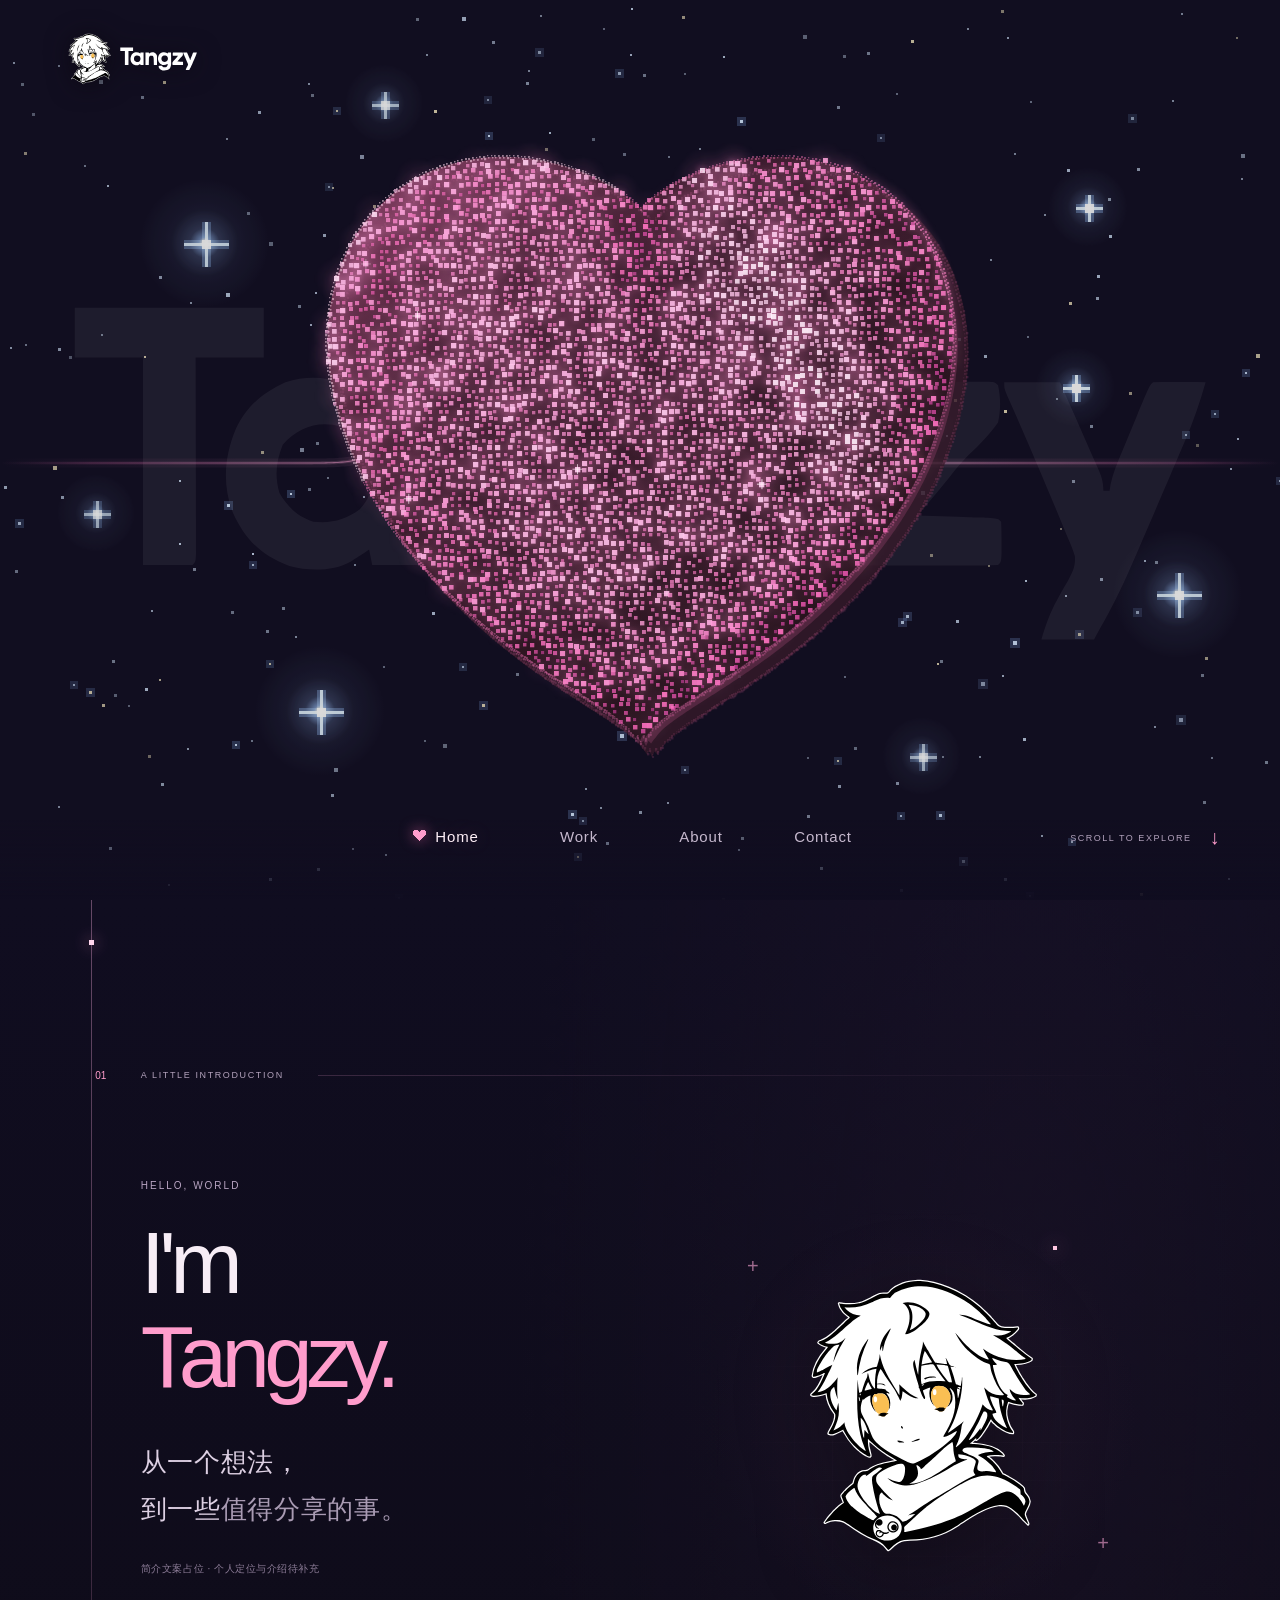
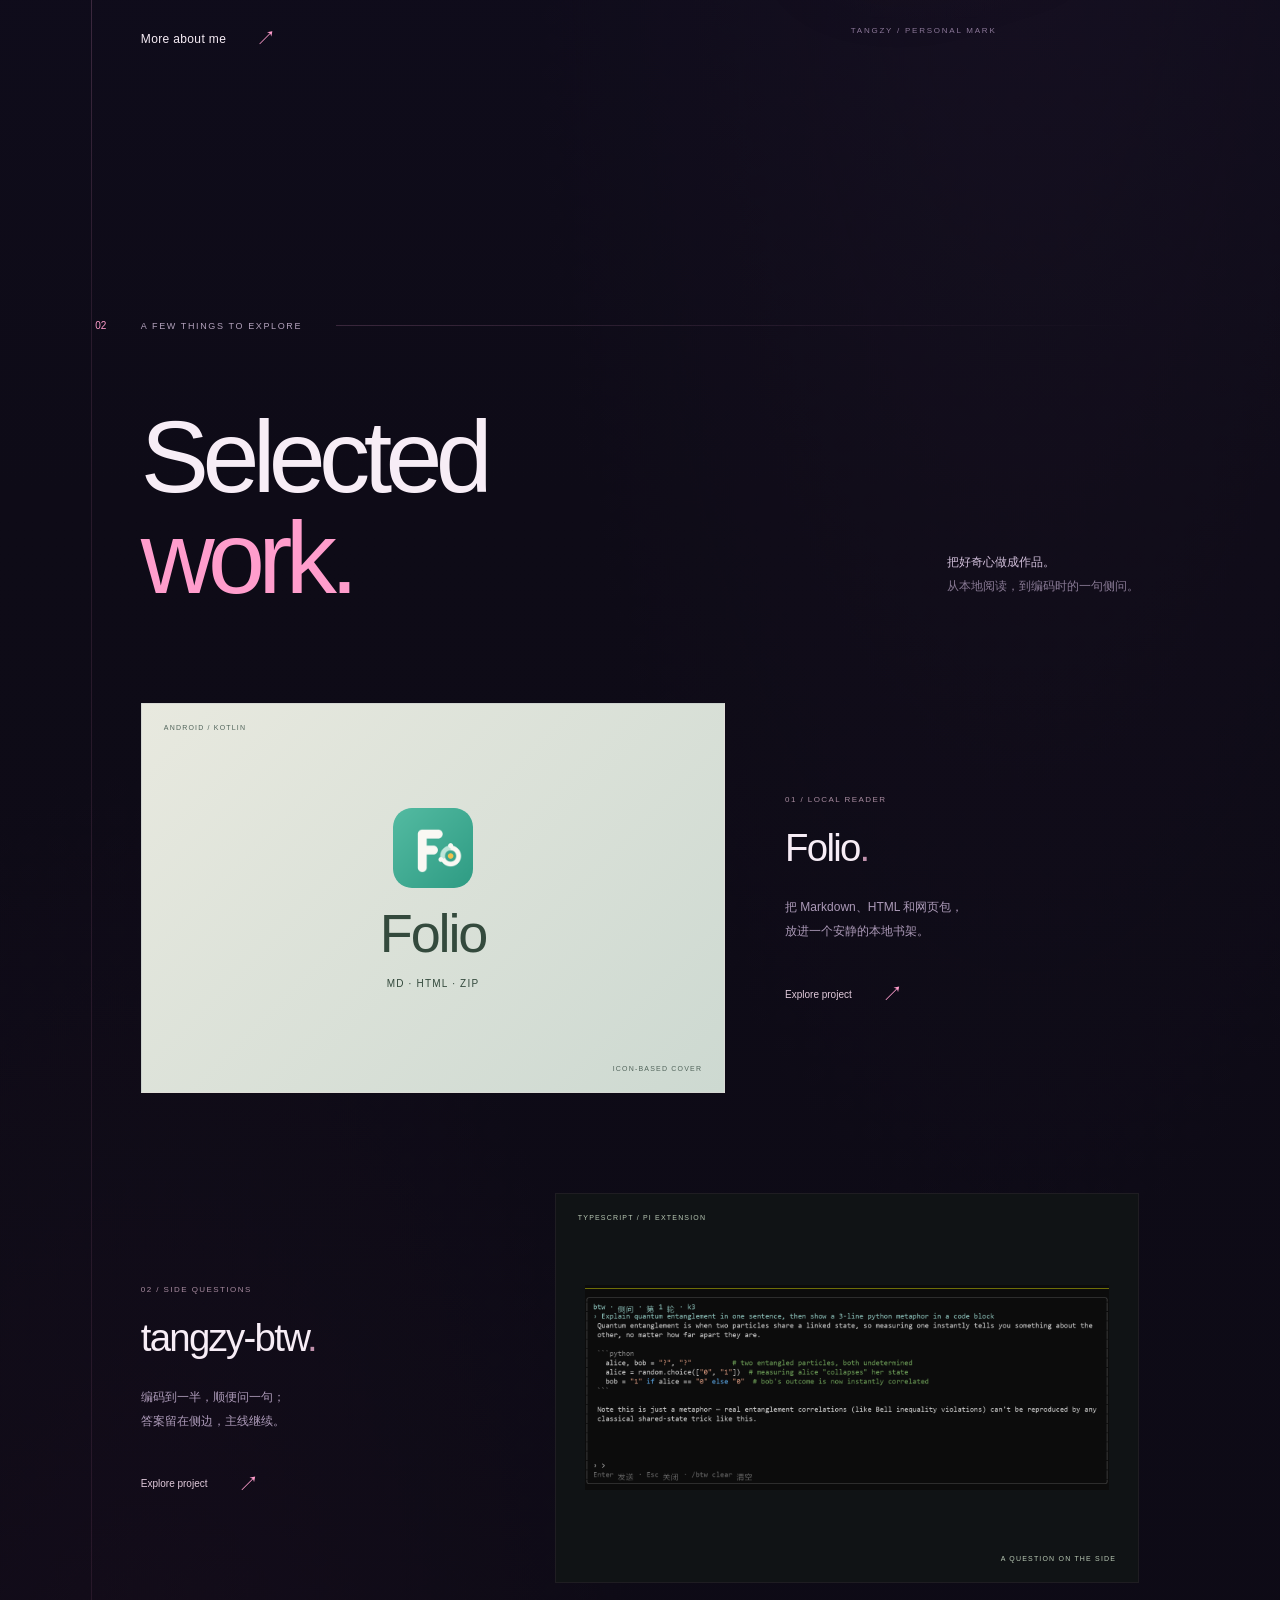
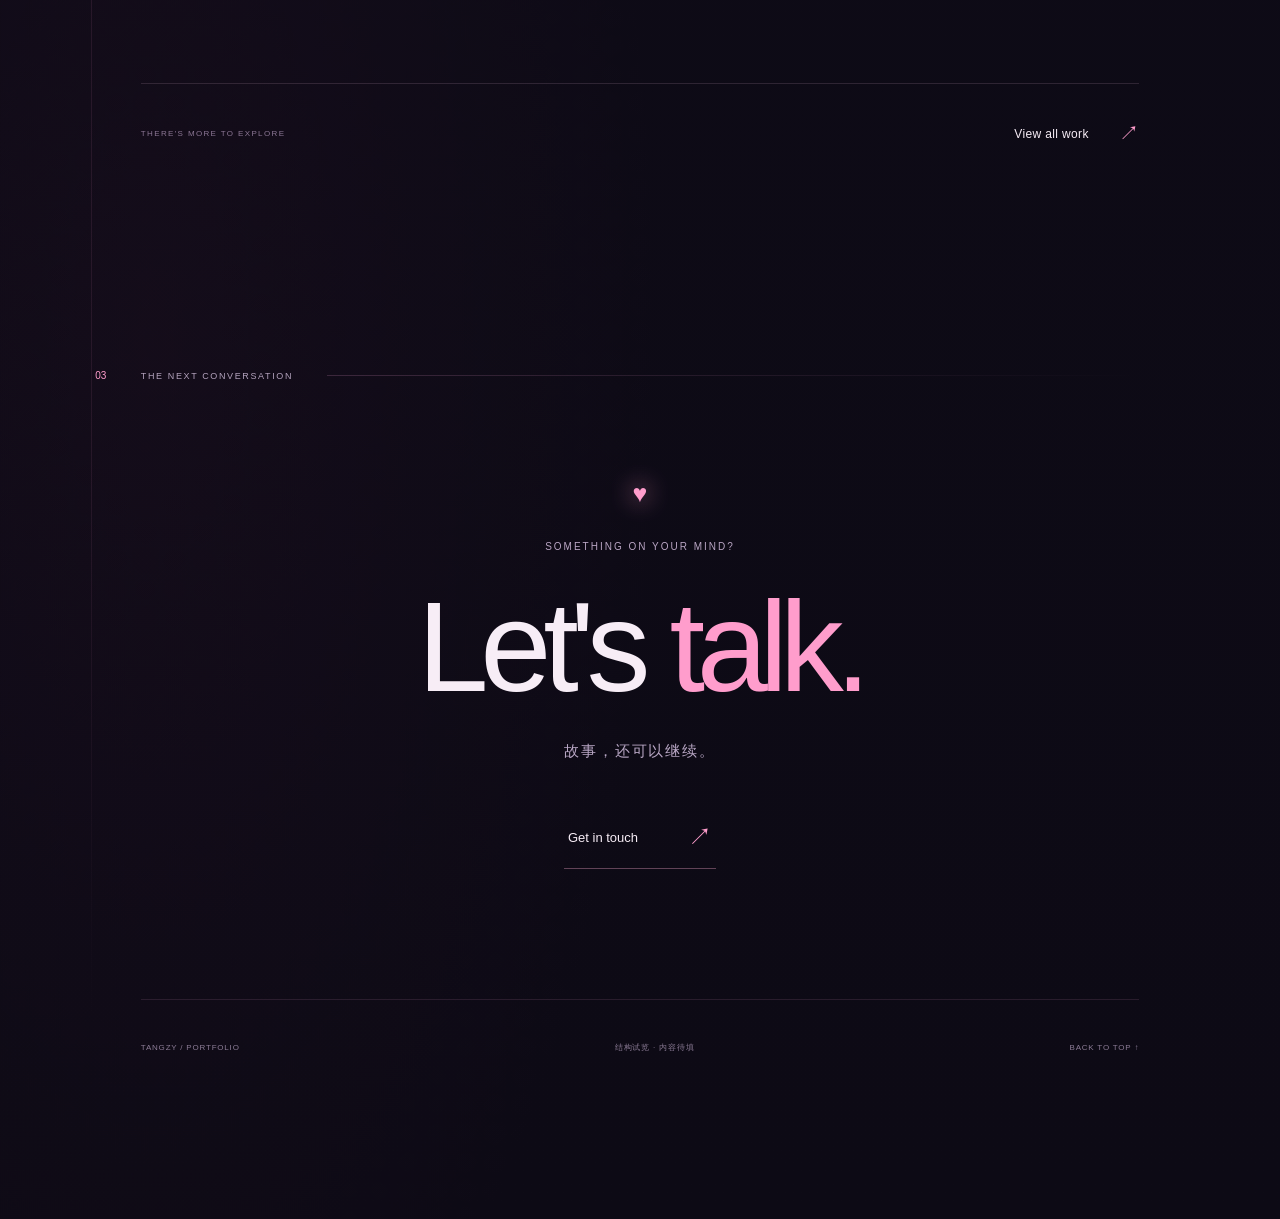
==== commit 3b96f08a: "Make Contact channels direct and practical" ====
--- a/docs/index.html
+++ b/docs/index.html
@@ -1,8 +1,8 @@
 <!doctype html>
 <html lang="zh-CN"><head><meta charset="utf-8"><meta name="viewport" content="width=device-width,initial-scale=1"><meta name="color-scheme" content="dark"><title>Tangzy · Work &amp; Ideas</title><meta name="description" content="Tangzy 的个人作品集：阅读工具、编码实验与研究探索。"><link rel="canonical" href="https://tangzy0121.github.io/Tangzy0121/">
-<link rel="icon" href="assets/tangzy-avatar-dark.svg" type="image/svg+xml"><link rel="stylesheet" href="style.css"><link rel="stylesheet" href="work/home-teasers.css"><link rel="stylesheet" href="poster-transitions.css"><link rel="stylesheet" href="poster-minimal.css"><link rel="stylesheet" href="about/style.css"><link rel="stylesheet" href="about/terminal.css"><link rel="stylesheet" href="about/readability.css"><link rel="stylesheet" href="about/terminal-size.css"><link rel="stylesheet" href="contact/style.css"><link rel="stylesheet" href="contact/email-form.css"><link rel="stylesheet" href="contact/mail-motion.css"><link rel="stylesheet" href="terminal/style.css"><link rel="stylesheet" href="contact/tuning.css"></head>
+<link rel="icon" href="assets/tangzy-avatar-dark.svg" type="image/svg+xml"><link rel="stylesheet" href="style.css"><link rel="stylesheet" href="work/home-teasers.css"><link rel="stylesheet" href="poster-transitions.css"><link rel="stylesheet" href="poster-minimal.css"><link rel="stylesheet" href="about/style.css"><link rel="stylesheet" href="about/terminal.css"><link rel="stylesheet" href="about/readability.css"><link rel="stylesheet" href="about/terminal-size.css"><link rel="stylesheet" href="contact/style.css"><link rel="stylesheet" href="contact/email-form.css"><link rel="stylesheet" href="contact/mail-motion.css"><link rel="stylesheet" href="terminal/style.css"><link rel="stylesheet" href="contact/practical.css"></head>
 <body data-variant="A" data-page="home">
-<!-- Tangzy portfolio, approved working baseline v0.71. -->
+<!-- Tangzy portfolio v0.72: practical Contact update; based on approved v0.71. -->
 <a class="brand" href="#home" aria-label="Tangzy · Home"><svg class="logo" focusable="false" xmlns="http://www.w3.org/2000/svg" width="1504" height="640" viewBox="0 0 1504 640" role="img" aria-labelledby="title description"><title id="title">Tangzy — horizontal-dark</title><desc id="description">Tangzy primary horizontal logo with transparent background.</desc><metadata>Tangzy Identity v1 assets, 2026-10-24. Editable vector paths traced from approved artwork; no embedded raster or font dependency. Gold #FABF53, black #000000, white #FFFFFF.</metadata><g id="horizontal-lockup"><g transform="translate(32 32) scale(0.5625)"><g transform="translate(58.1060 28.8783) scale(0.771274)" id="portrait"><path d="M0 0 C2.93 -0.07 5.79 0.02 8.71 0.18 C9.45 0.22 10.19 0.27 10.95 0.31 C53.78 2.89 95.01 14.32 134.71 30.18 C135.22 30.39 135.22 30.39 137.79 31.41 C161.2 40.81 184.38 51.68 205.83 65.01 C207.81 66.24 209.8 67.45 211.79 68.66 C220.72 74.12 229.29 79.97 237.71 86.18 C238.34 86.64 238.97 87.11 239.62 87.58 C257 100.36 274.79 113.71 289.8 129.28 C291.56 131.03 293.36 132.63 295.25 134.23 C300.15 138.49 304.74 143.07 309.33 147.67 C310.77 149.12 312.22 150.56 313.67 152 C318.89 157.23 323.9 162.57 328.71 168.18 C330.37 170.02 332.04 171.86 333.71 173.68 C338.79 179.26 343.78 184.88 348.63 190.65 C349.16 191.27 349.69 191.89 350.23 192.53 C351.28 193.77 352.32 195.02 353.36 196.26 C358.5 202.33 362.74 205.69 370.71 207.31 C371.49 207.47 372.27 207.64 373.07 207.81 C397.73 212.74 421.93 211.01 446.71 208.18 C447.43 210.38 447.43 210.38 447.71 213.18 C446.3 215.58 446.3 215.58 444.21 218 C443.88 218.39 443.88 218.39 442.18 220.39 C441.37 221.31 440.55 222.23 439.71 223.18 C439.2 223.8 438.68 224.42 438.15 225.06 C434.06 229.92 429.73 233.88 424.65 237.68 C423.91 238.24 423.18 238.8 422.42 239.37 C413.75 245.8 404.69 251.04 394.71 255.18 C399.22 260.91 404.28 265.27 409.98 269.8 C413.38 272.52 416.73 275.29 420.09 278.06 C420.82 278.66 421.54 279.26 422.3 279.88 C427.29 284 432.25 288.16 437.18 292.35 C441.38 295.92 445.64 299.41 449.91 302.88 C452.41 304.94 454.88 307.02 457.34 309.12 C473.72 323.08 490.6 336.52 508.71 348.18 C508.57 350.47 508.57 350.47 507.71 353.18 C487.25 368.46 455.05 369.55 430.71 371.18 C439.13 392.13 450.52 411.79 462.35 430.97 C463.64 433.06 464.91 435.17 466.19 437.27 C475.85 453.11 486.39 468.3 498.71 482.18 C499 482.53 499 482.53 500.49 484.29 C508.24 493.46 516.79 502.38 526.71 509.18 C526.41 511.06 526.41 511.06 525.71 513.18 C505.65 525.77 472.49 527.12 449.71 522.18 C454.06 529.68 458.93 536.05 464.89 542.32 C466.43 544.02 466.43 544.02 468.71 547.18 C468.55 550.1 468.55 550.1 467.71 552.18 C463.46 553.31 459.65 553.1 455.34 552.56 C454.61 552.47 453.88 552.38 453.12 552.29 C436.21 550.03 419.84 545.66 403.71 540.18 C394.1 563.76 391.66 593.63 398.71 618.18 C399.07 619.55 399.42 620.92 399.78 622.29 C404.68 640.6 412.75 658.09 424.56 673 C426.03 675.8 425.62 677.22 424.71 680.18 C405.53 679.01 384.17 667.99 368.71 657.18 C367.76 656.58 366.8 655.98 365.82 655.36 C359.02 651.05 353.19 646.23 347.39 640.7 C345.34 638.77 343.3 637.03 341.09 635.31 C337.65 632.43 335.01 628.96 332.27 625.43 C331.82 624.85 331.37 624.27 330.91 623.68 C327.71 619.44 327.71 619.44 327.71 617.18 C324.85 619.68 323.42 622.4 321.74 625.79 C321.18 626.91 320.61 628.03 320.03 629.18 C319.73 629.78 319.44 630.37 319.13 630.98 C313.33 642.53 307.08 653.55 299.71 664.18 C298.76 665.59 297.81 666.99 296.86 668.39 C273.69 702.19 273.69 702.19 261.71 710.18 C260.71 709.18 260.71 709.18 260.65 705.62 C260.67 704.49 260.69 703.35 260.71 702.18 C256.19 706.1 251.74 710.07 247.34 714.12 C242.31 718.71 237.09 723.01 231.71 727.18 C235.94 728.16 240.14 728.49 244.46 728.76 C246.02 728.87 247.58 728.98 249.14 729.08 C249.96 729.14 250.77 729.2 251.61 729.25 C296.19 732.41 344.37 739.68 377.71 772.18 C379.99 775.06 381.97 777.96 383.71 781.18 C375.51 780.32 375.51 780.32 371.72 779.67 C363.15 778.28 354.76 777.97 346.09 777.93 C345.53 777.93 345.53 777.93 342.69 777.91 C330.96 777.95 319.93 779.81 308.71 783.18 C308.71 783.84 308.71 784.5 308.71 785.18 C310.02 786.37 310.02 786.37 311.86 787.69 C312.53 788.18 313.2 788.66 313.89 789.17 C314.62 789.69 315.34 790.21 316.09 790.75 C322.64 795.58 328.83 800.53 334.71 806.18 C335.29 806.72 335.86 807.26 336.46 807.82 C351.22 821.69 362.81 837.1 372.72 854.74 C374.71 858.18 374.71 858.18 376.48 860.53 C377.71 862.18 377.71 862.18 377.71 864.18 C378.52 864.42 379.33 864.66 380.16 864.9 C384.49 866.47 388.41 868.51 392.46 870.68 C392.88 870.91 392.88 870.91 394.98 872.03 C397.56 873.41 400.14 874.79 402.71 876.18 C403.48 876.6 404.25 877.01 405.04 877.44 C420.89 885.97 436.43 895.21 450.71 906.18 C451.27 906.61 451.83 907.04 452.41 907.48 C469.02 920.14 469.02 920.14 473.71 927.18 C473.94 929.28 474.16 931.39 474.34 933.49 C475.36 943.98 478.41 949.38 485.62 956.84 C493.33 964.84 497.97 974.88 499.09 985.87 C498.69 997.12 492.86 1007.3 487.81 1017.06 C485.92 1020.72 484.08 1024.41 482.27 1028.12 C481.93 1028.79 481.59 1029.47 481.24 1030.16 C478.08 1036.7 476.65 1042.91 479.08 1049.94 C479.75 1051.62 480.44 1053.29 481.15 1054.96 C481.33 1055.41 481.33 1055.41 482.24 1057.67 C483.38 1060.49 484.54 1063.31 485.71 1066.12 C486.88 1068.96 488.03 1071.8 489.19 1074.65 C489.9 1076.42 490.63 1078.18 491.36 1079.94 C491.68 1080.73 492.01 1081.52 492.34 1082.34 C492.48 1082.68 492.48 1082.68 493.22 1084.45 C493.71 1086.18 493.71 1086.18 492.71 1088.18 C489.42 1084.92 486.13 1081.64 482.84 1078.37 C481.73 1077.26 480.61 1076.15 479.49 1075.04 C474.02 1069.61 468.62 1064.19 463.61 1058.32 C459.54 1053.74 455.17 1049.42 450.84 1045.08 C449.17 1043.39 447.51 1041.7 445.84 1040 C438.28 1032.37 430.3 1025.63 421.71 1019.18 C420.8 1018.5 419.89 1017.81 418.96 1017.1 C401.11 1003.83 381.47 999.24 359.59 1002.25 C333.96 1006.19 310.67 1015.23 287.34 1026.18 C286.62 1026.52 285.91 1026.85 285.17 1027.2 C271.66 1033.56 258.42 1040.32 245.71 1048.18 C245.33 1048.42 245.33 1048.42 243.38 1049.61 C232.69 1056.14 222.08 1062.82 211.52 1069.56 C211.01 1069.89 211.01 1069.89 208.41 1071.54 C202.82 1075.12 197.34 1078.81 191.92 1082.64 C189.1 1084.61 186.23 1086.47 183.34 1088.31 C179.24 1090.92 175.16 1093.54 171.11 1096.23 C107.79 1138.09 40.43 1153.49 -34.7 1156.45 C-42.89 1156.78 -51.02 1157.26 -59.16 1158.14 C-59.89 1158.22 -60.63 1158.3 -61.39 1158.38 C-84.67 1161.08 -105.64 1179.6 -122.05 1195.12 C-125.26 1198.08 -128.72 1200.67 -132.29 1203.18 C-136.44 1198.61 -140.48 1193.99 -144.29 1189.12 C-159.76 1169.74 -179.89 1161.09 -202.23 1151.75 C-231.1 1139.64 -257.47 1123.81 -283.29 1106.18 C-335.41 1070.63 -335.41 1070.63 -366.29 1069.18 C-366.65 1069.16 -366.65 1069.16 -368.45 1069.03 C-383.59 1068.42 -398.33 1072.9 -411.59 1079.93 C-412.48 1080.35 -413.37 1080.76 -414.29 1081.18 C-414.95 1080.85 -415.61 1080.52 -416.29 1080.18 C-407.91 1067.73 -399.02 1055.87 -388.77 1044.88 C-386.8 1042.74 -384.89 1040.57 -382.99 1038.37 C-379.28 1034.11 -375.36 1030.1 -371.35 1026.12 C-370.69 1025.45 -370.02 1024.78 -369.34 1024.1 C-365.37 1020.14 -361.29 1016.36 -357.05 1012.7 C-355.03 1010.96 -353.07 1009.17 -351.1 1007.37 C-344.57 1001.54 -337.58 996.04 -330.29 991.18 C-332.4 984.36 -335.03 977.85 -337.86 971.3 C-341.18 963.48 -341.18 963.48 -341.29 959.18 C-339.92 956.51 -339.92 956.51 -337.85 953.87 C-337.48 953.4 -337.48 953.4 -335.63 951.02 C-327.95 941.72 -327.95 941.72 -325.29 939.18 C-324.63 939.18 -323.97 939.18 -323.29 939.18 C-323.02 938.59 -322.75 937.99 -322.47 937.37 C-320.56 933.83 -317.66 931.45 -314.73 928.75 C-314.07 928.14 -313.42 927.53 -312.75 926.91 C-305.82 920.57 -298.4 914.93 -290.84 909.38 C-286.8 906.26 -286.41 902.9 -285.41 898.12 C-283.99 891.76 -282.45 885.93 -279.29 880.18 C-279.07 879.78 -279.07 879.78 -277.98 877.74 C-270.95 865.29 -261.56 856.2 -247.75 851.79 C-243.49 850.74 -239.21 850.65 -234.85 850.43 C-226.12 849.81 -220.85 848.18 -214.29 842.18 C-186.21 819.71 -141.06 814 -106.74 806.98 C-101.8 805.97 -97.02 804.95 -92.29 803.18 C-96.55 799.47 -101.14 796.99 -106.1 794.37 C-114.21 790 -122.1 785.32 -129.91 780.43 C-130.9 779.82 -131.88 779.21 -132.89 778.57 C-139.16 774.62 -145.26 770.48 -151.29 766.18 C-152.48 765.34 -153.68 764.5 -154.87 763.66 C-170.64 752.47 -185.58 740.53 -199.82 727.44 C-201.9 725.54 -204.02 723.7 -206.16 721.87 C-212.19 716.65 -217.7 710.85 -223.29 705.18 C-224.11 727.43 -221.03 747.69 -214.58 768.99 C-211.67 778.65 -211.67 778.65 -212.29 783.18 C-212.95 783.84 -213.61 784.5 -214.29 785.18 C-219.82 784.95 -224.25 782.48 -229.04 779.93 C-229.87 779.49 -230.7 779.05 -231.55 778.6 C-240.72 773.59 -249.07 767.61 -257.29 761.18 C-257.88 760.72 -258.47 760.26 -259.08 759.79 C-267.46 753.15 -275.03 745.64 -282.6 738.12 C-283.52 737.21 -284.44 736.3 -285.39 735.36 C-302.61 718.05 -316.15 697.77 -327.85 676.43 C-328.39 675.46 -328.93 674.48 -329.48 673.47 C-329.98 672.56 -330.47 671.64 -330.98 670.7 C-331.43 669.88 -331.87 669.06 -332.33 668.21 C-333.29 666.18 -333.29 666.18 -333.29 664.18 C-333.59 664.33 -333.59 664.33 -335.08 665.08 C-380.59 687.74 -380.59 687.74 -396.77 683.21 C-397.6 682.87 -398.43 682.53 -399.29 682.18 C-398.76 677.29 -396.35 673.75 -393.79 669.68 C-382.36 650.84 -365.44 618.12 -369.29 595.18 C-370.79 592.66 -372.18 590.71 -374.04 588.5 C-393.81 563.13 -405.12 533.08 -408.29 501.18 C-408.57 501.28 -408.57 501.28 -410.01 501.76 C-427.21 507.52 -445.1 513.27 -463.41 513.37 C-464.59 513.39 -465.77 513.4 -466.98 513.41 C-470.23 513.19 -472.42 512.68 -475.29 511.18 C-475.62 510.52 -475.95 509.86 -476.29 509.18 C-474.24 506.42 -472.31 504.2 -469.6 502.06 C-444.15 481.3 -427.19 440.84 -415.29 411.18 C-418.51 411.18 -419.81 411.74 -422.66 413.12 C-423.53 413.54 -424.41 413.96 -425.31 414.39 C-426.25 414.83 -427.19 415.28 -428.16 415.75 C-435.91 419.35 -443.68 422.59 -451.79 425.31 C-452.65 425.6 -453.52 425.9 -454.41 426.2 C-458.78 427.62 -462.64 428.74 -467.29 428.18 C-469.29 426.18 -469.29 426.18 -469.33 424.12 C-463.87 378.55 -436.2 335.56 -406.4 301.75 C-404.62 299.59 -403.38 297.74 -402.29 295.18 C-402.73 295.09 -402.73 295.09 -404.94 294.59 C-419.02 291.17 -433.52 286.26 -444.29 276.18 C-443.77 274.39 -443.77 274.39 -442.29 272.18 C-439.7 270.94 -437.22 269.91 -434.54 268.93 C-415.22 261.39 -397.63 249.27 -382.08 235.61 C-379.61 233.46 -377.09 231.46 -374.48 229.5 C-370.75 226.65 -367.51 223.5 -364.24 220.14 C-362.39 218.28 -360.47 216.57 -358.48 214.87 C-355.09 211.96 -351.92 208.86 -348.79 205.68 C-345.76 202.61 -342.71 199.6 -339.41 196.81 C-335.67 193.62 -332.24 190.17 -328.79 186.68 C-324.74 182.59 -320.67 178.61 -316.28 174.88 C-312.21 171.4 -308.26 167.77 -304.29 164.18 C-305.6 160.25 -308.03 159.16 -311.35 157 C-325.04 147.58 -336.23 135.7 -344.29 121.18 C-344.54 120.74 -344.54 120.74 -345.83 118.48 C-348.98 112.62 -350.78 106.64 -352.29 100.18 C-351.52 100.3 -350.76 100.43 -349.97 100.55 C-346.41 101.11 -342.85 101.65 -339.29 102.18 C-338.17 102.36 -337.06 102.54 -335.91 102.72 C-326.02 104.18 -316.34 104.58 -306.35 104.56 C-305.55 104.56 -304.74 104.56 -303.91 104.56 C-290.06 104.51 -276.79 103.45 -263.29 100.18 C-262.45 99.99 -261.61 99.79 -260.74 99.58 C-241.12 94.78 -223.3 85.35 -205.54 76 C-168.82 56.7 -168.82 56.7 -149.87 57.25 C-134.43 57.65 -134.43 57.65 -129.12 53.21 C-125.89 50.06 -123.01 46.61 -120.09 43.17 C-107.31 29.11 -87.7 20.01 -70.29 13.18 C-69.62 12.92 -68.95 12.66 -68.25 12.38 C-46.43 4.01 -23.19 1.29 0 0 Z " fill="#FFFFFF" transform="translate(563.2890625,24.81640625)" id="portrait-dark-keyline" stroke="#FFFFFF" stroke-width="11" stroke-linejoin="round" />
 <path d="M0 0 C2.93 -0.07 5.79 0.02 8.71 0.18 C9.45 0.22 10.19 0.27 10.95 0.31 C53.78 2.89 95.01 14.32 134.71 30.18 C135.22 30.39 135.22 30.39 137.79 31.41 C161.2 40.81 184.38 51.68 205.83 65.01 C207.81 66.24 209.8 67.45 211.79 68.66 C220.72 74.12 229.29 79.97 237.71 86.18 C238.34 86.64 238.97 87.11 239.62 87.58 C257 100.36 274.79 113.71 289.8 129.28 C291.56 131.03 293.36 132.63 295.25 134.23 C300.15 138.49 304.74 143.07 309.33 147.67 C310.77 149.12 312.22 150.56 313.67 152 C318.89 157.23 323.9 162.57 328.71 168.18 C330.37 170.02 332.04 171.86 333.71 173.68 C338.79 179.26 343.78 184.88 348.63 190.65 C349.16 191.27 349.69 191.89 350.23 192.53 C351.28 193.77 352.32 195.02 353.36 196.26 C358.5 202.33 362.74 205.69 370.71 207.31 C371.49 207.47 372.27 207.64 373.07 207.81 C397.73 212.74 421.93 211.01 446.71 208.18 C447.43 210.38 447.43 210.38 447.71 213.18 C446.3 215.58 446.3 215.58 444.21 218 C443.88 218.39 443.88 218.39 442.18 220.39 C441.37 221.31 440.55 222.23 439.71 223.18 C439.2 223.8 438.68 224.42 438.15 225.06 C434.06 229.92 429.73 233.88 424.65 237.68 C423.91 238.24 423.18 238.8 422.42 239.37 C413.75 245.8 404.69 251.04 394.71 255.18 C399.22 260.91 404.28 265.27 409.98 269.8 C413.38 272.52 416.73 275.29 420.09 278.06 C420.82 278.66 421.54 279.26 422.3 279.88 C427.29 284 432.25 288.16 437.18 292.35 C441.38 295.92 445.64 299.41 449.91 302.88 C452.41 304.94 454.88 307.02 457.34 309.12 C473.72 323.08 490.6 336.52 508.71 348.18 C508.57 350.47 508.57 350.47 507.71 353.18 C487.25 368.46 455.05 369.55 430.71 371.18 C439.13 392.13 450.52 411.79 462.35 430.97 C463.64 433.06 464.91 435.17 466.19 437.27 C475.85 453.11 486.39 468.3 498.71 482.18 C499 482.53 499 482.53 500.49 484.29 C508.24 493.46 516.79 502.38 526.71 509.18 C526.41 511.06 526.41 511.06 525.71 513.18 C505.65 525.77 472.49 527.12 449.71 522.18 C454.06 529.68 458.93 536.05 464.89 542.32 C466.43 544.02 466.43 544.02 468.71 547.18 C468.55 550.1 468.55 550.1 467.71 552.18 C463.46 553.31 459.65 553.1 455.34 552.56 C454.61 552.47 453.88 552.38 453.12 552.29 C436.21 550.03 419.84 545.66 403.71 540.18 C394.1 563.76 391.66 593.63 398.71 618.18 C399.07 619.55 399.42 620.92 399.78 622.29 C404.68 640.6 412.75 658.09 424.56 673 C426.03 675.8 425.62 677.22 424.71 680.18 C405.53 679.01 384.17 667.99 368.71 657.18 C367.76 656.58 366.8 655.98 365.82 655.36 C359.02 651.05 353.19 646.23 347.39 640.7 C345.34 638.77 343.3 637.03 341.09 635.31 C337.65 632.43 335.01 628.96 332.27 625.43 C331.82 624.85 331.37 624.27 330.91 623.68 C327.71 619.44 327.71 619.44 327.71 617.18 C324.85 619.68 323.42 622.4 321.74 625.79 C321.18 626.91 320.61 628.03 320.03 629.18 C319.73 629.78 319.44 630.37 319.13 630.98 C313.33 642.53 307.08 653.55 299.71 664.18 C298.76 665.59 297.81 666.99 296.86 668.39 C273.69 702.19 273.69 702.19 261.71 710.18 C260.71 709.18 260.71 709.18 260.65 705.62 C260.67 704.49 260.69 703.35 260.71 702.18 C256.19 706.1 251.74 710.07 247.34 714.12 C242.31 718.71 237.09 723.01 231.71 727.18 C235.94 728.16 240.14 728.49 244.46 728.76 C246.02 728.87 247.58 728.98 249.14 729.08 C249.96 729.14 250.77 729.2 251.61 729.25 C296.19 732.41 344.37 739.68 377.71 772.18 C379.99 775.06 381.97 777.96 383.71 781.18 C375.51 780.32 375.51 780.32 371.72 779.67 C363.15 778.28 354.76 777.97 346.09 777.93 C345.53 777.93 345.53 777.93 342.69 777.91 C330.96 777.95 319.93 779.81 308.71 783.18 C308.71 783.84 308.71 784.5 308.71 785.18 C310.02 786.37 310.02 786.37 311.86 787.69 C312.53 788.18 313.2 788.66 313.89 789.17 C314.62 789.69 315.34 790.21 316.09 790.75 C322.64 795.58 328.83 800.53 334.71 806.18 C335.29 806.72 335.86 807.26 336.46 807.82 C351.22 821.69 362.81 837.1 372.72 854.74 C374.71 858.18 374.71 858.18 376.48 860.53 C377.71 862.18 377.71 862.18 377.71 864.18 C378.52 864.42 379.33 864.66 380.16 864.9 C384.49 866.47 388.41 868.51 392.46 870.68 C392.88 870.91 392.88 870.91 394.98 872.03 C397.56 873.41 400.14 874.79 402.71 876.18 C403.48 876.6 404.25 877.01 405.04 877.44 C420.89 885.97 436.43 895.21 450.71 906.18 C451.27 906.61 451.83 907.04 452.41 907.48 C469.02 920.14 469.02 920.14 473.71 927.18 C473.94 929.28 474.16 931.39 474.34 933.49 C475.36 943.98 478.41 949.38 485.62 956.84 C493.33 964.84 497.97 974.88 499.09 985.87 C498.69 997.12 492.86 1007.3 487.81 1017.06 C485.92 1020.72 484.08 1024.41 482.27 1028.12 C481.93 1028.79 481.59 1029.47 481.24 1030.16 C478.08 1036.7 476.65 1042.91 479.08 1049.94 C479.75 1051.62 480.44 1053.29 481.15 1054.96 C481.33 1055.41 481.33 1055.41 482.24 1057.67 C483.38 1060.49 484.54 1063.31 485.71 1066.12 C486.88 1068.96 488.03 1071.8 489.19 1074.65 C489.9 1076.42 490.63 1078.18 491.36 1079.94 C491.68 1080.73 492.01 1081.52 492.34 1082.34 C492.48 1082.68 492.48 1082.68 493.22 1084.45 C493.71 1086.18 493.71 1086.18 492.71 1088.18 C489.42 1084.92 486.13 1081.64 482.84 1078.37 C481.73 1077.26 480.61 1076.15 479.49 1075.04 C474.02 1069.61 468.62 1064.19 463.61 1058.32 C459.54 1053.74 455.17 1049.42 450.84 1045.08 C449.17 1043.39 447.51 1041.7 445.84 1040 C438.28 1032.37 430.3 1025.63 421.71 1019.18 C420.8 1018.5 419.89 1017.81 418.96 1017.1 C401.11 1003.83 381.47 999.24 359.59 1002.25 C333.96 1006.19 310.67 1015.23 287.34 1026.18 C286.62 1026.52 285.91 1026.85 285.17 1027.2 C271.66 1033.56 258.42 1040.32 245.71 1048.18 C245.33 1048.42 245.33 1048.42 243.38 1049.61 C232.69 1056.14 222.08 1062.82 211.52 1069.56 C211.01 1069.89 211.01 1069.89 208.41 1071.54 C202.82 1075.12 197.34 1078.81 191.92 1082.64 C189.1 1084.61 186.23 1086.47 183.34 1088.31 C179.24 1090.92 175.16 1093.54 171.11 1096.23 C107.79 1138.09 40.43 1153.49 -34.7 1156.45 C-42.89 1156.78 -51.02 1157.26 -59.16 1158.14 C-59.89 1158.22 -60.63 1158.3 -61.39 1158.38 C-84.67 1161.08 -105.64 1179.6 -122.05 1195.12 C-125.26 1198.08 -128.72 1200.67 -132.29 1203.18 C-136.44 1198.61 -140.48 1193.99 -144.29 1189.12 C-159.76 1169.74 -179.89 1161.09 -202.23 1151.75 C-231.1 1139.64 -257.47 1123.81 -283.29 1106.18 C-335.41 1070.63 -335.41 1070.63 -366.29 1069.18 C-366.65 1069.16 -366.65 1069.16 -368.45 1069.03 C-383.59 1068.42 -398.33 1072.9 -411.59 1079.93 C-412.48 1080.35 -413.37 1080.76 -414.29 1081.18 C-414.95 1080.85 -415.61 1080.52 -416.29 1080.18 C-407.91 1067.73 -399.02 1055.87 -388.77 1044.88 C-386.8 1042.74 -384.89 1040.57 -382.99 1038.37 C-379.28 1034.11 -375.36 1030.1 -371.35 1026.12 C-370.69 1025.45 -370.02 1024.78 -369.34 1024.1 C-365.37 1020.14 -361.29 1016.36 -357.05 1012.7 C-355.03 1010.96 -353.07 1009.17 -351.1 1007.37 C-344.57 1001.54 -337.58 996.04 -330.29 991.18 C-332.4 984.36 -335.03 977.85 -337.86 971.3 C-341.18 963.48 -341.18 963.48 -341.29 959.18 C-339.92 956.51 -339.92 956.51 -337.85 953.87 C-337.48 953.4 -337.48 953.4 -335.63 951.02 C-327.95 941.72 -327.95 941.72 -325.29 939.18 C-324.63 939.18 -323.97 939.18 -323.29 939.18 C-323.02 938.59 -322.75 937.99 -322.47 937.37 C-320.56 933.83 -317.66 931.45 -314.73 928.75 C-314.07 928.14 -313.42 927.53 -312.75 926.91 C-305.82 920.57 -298.4 914.93 -290.84 909.38 C-286.8 906.26 -286.41 902.9 -285.41 898.12 C-283.99 891.76 -282.45 885.93 -279.29 880.18 C-279.07 879.78 -279.07 879.78 -277.98 877.74 C-270.95 865.29 -261.56 856.2 -247.75 851.79 C-243.49 850.74 -239.21 850.65 -234.85 850.43 C-226.12 849.81 -220.85 848.18 -214.29 842.18 C-186.21 819.71 -141.06 814 -106.74 806.98 C-101.8 805.97 -97.02 804.95 -92.29 803.18 C-96.55 799.47 -101.14 796.99 -106.1 794.37 C-114.21 790 -122.1 785.32 -129.91 780.43 C-130.9 779.82 -131.88 779.21 -132.89 778.57 C-139.16 774.62 -145.26 770.48 -151.29 766.18 C-152.48 765.34 -153.68 764.5 -154.87 763.66 C-170.64 752.47 -185.58 740.53 -199.82 727.44 C-201.9 725.54 -204.02 723.7 -206.16 721.87 C-212.19 716.65 -217.7 710.85 -223.29 705.18 C-224.11 727.43 -221.03 747.69 -214.58 768.99 C-211.67 778.65 -211.67 778.65 -212.29 783.18 C-212.95 783.84 -213.61 784.5 -214.29 785.18 C-219.82 784.95 -224.25 782.48 -229.04 779.93 C-229.87 779.49 -230.7 779.05 -231.55 778.6 C-240.72 773.59 -249.07 767.61 -257.29 761.18 C-257.88 760.72 -258.47 760.26 -259.08 759.79 C-267.46 753.15 -275.03 745.64 -282.6 738.12 C-283.52 737.21 -284.44 736.3 -285.39 735.36 C-302.61 718.05 -316.15 697.77 -327.85 676.43 C-328.39 675.46 -328.93 674.48 -329.48 673.47 C-329.98 672.56 -330.47 671.64 -330.98 670.7 C-331.43 669.88 -331.87 669.06 -332.33 668.21 C-333.29 666.18 -333.29 666.18 -333.29 664.18 C-333.59 664.33 -333.59 664.33 -335.08 665.08 C-380.59 687.74 -380.59 687.74 -396.77 683.21 C-397.6 682.87 -398.43 682.53 -399.29 682.18 C-398.76 677.29 -396.35 673.75 -393.79 669.68 C-382.36 650.84 -365.44 618.12 -369.29 595.18 C-370.79 592.66 -372.18 590.71 -374.04 588.5 C-393.81 563.13 -405.12 533.08 -408.29 501.18 C-408.57 501.28 -408.57 501.28 -410.01 501.76 C-427.21 507.52 -445.1 513.27 -463.41 513.37 C-464.59 513.39 -465.77 513.4 -466.98 513.41 C-470.23 513.19 -472.42 512.68 -475.29 511.18 C-475.62 510.52 -475.95 509.86 -476.29 509.18 C-474.24 506.42 -472.31 504.2 -469.6 502.06 C-444.15 481.3 -427.19 440.84 -415.29 411.18 C-418.51 411.18 -419.81 411.74 -422.66 413.12 C-423.53 413.54 -424.41 413.96 -425.31 414.39 C-426.25 414.83 -427.19 415.28 -428.16 415.75 C-435.91 419.35 -443.68 422.59 -451.79 425.31 C-452.65 425.6 -453.52 425.9 -454.41 426.2 C-458.78 427.62 -462.64 428.74 -467.29 428.18 C-469.29 426.18 -469.29 426.18 -469.33 424.12 C-463.87 378.55 -436.2 335.56 -406.4 301.75 C-404.62 299.59 -403.38 297.74 -402.29 295.18 C-402.73 295.09 -402.73 295.09 -404.94 294.59 C-419.02 291.17 -433.52 286.26 -444.29 276.18 C-443.77 274.39 -443.77 274.39 -442.29 272.18 C-439.7 270.94 -437.22 269.91 -434.54 268.93 C-415.22 261.39 -397.63 249.27 -382.08 235.61 C-379.61 233.46 -377.09 231.46 -374.48 229.5 C-370.75 226.65 -367.51 223.5 -364.24 220.14 C-362.39 218.28 -360.47 216.57 -358.48 214.87 C-355.09 211.96 -351.92 208.86 -348.79 205.68 C-345.76 202.61 -342.71 199.6 -339.41 196.81 C-335.67 193.62 -332.24 190.17 -328.79 186.68 C-324.74 182.59 -320.67 178.61 -316.28 174.88 C-312.21 171.4 -308.26 167.77 -304.29 164.18 C-305.6 160.25 -308.03 159.16 -311.35 157 C-325.04 147.58 -336.23 135.7 -344.29 121.18 C-344.54 120.74 -344.54 120.74 -345.83 118.48 C-348.98 112.62 -350.78 106.64 -352.29 100.18 C-351.52 100.3 -350.76 100.43 -349.97 100.55 C-346.41 101.11 -342.85 101.65 -339.29 102.18 C-338.17 102.36 -337.06 102.54 -335.91 102.72 C-326.02 104.18 -316.34 104.58 -306.35 104.56 C-305.55 104.56 -304.74 104.56 -303.91 104.56 C-290.06 104.51 -276.79 103.45 -263.29 100.18 C-262.45 99.99 -261.61 99.79 -260.74 99.58 C-241.12 94.78 -223.3 85.35 -205.54 76 C-168.82 56.7 -168.82 56.7 -149.87 57.25 C-134.43 57.65 -134.43 57.65 -129.12 53.21 C-125.89 50.06 -123.01 46.61 -120.09 43.17 C-107.31 29.11 -87.7 20.01 -70.29 13.18 C-69.62 12.92 -68.95 12.66 -68.25 12.38 C-46.43 4.01 -23.19 1.29 0 0 Z " fill="#FFFFFF" transform="translate(563.2890625,24.81640625)" id="portrait-white-01" />
 <path d="M0 0 C2.93 -0.07 5.79 0.02 8.71 0.18 C9.45 0.22 10.19 0.27 10.95 0.31 C53.78 2.89 95.01 14.32 134.71 30.18 C135.22 30.39 135.22 30.39 137.79 31.41 C161.2 40.81 184.38 51.68 205.83 65.01 C207.81 66.24 209.8 67.45 211.79 68.66 C220.72 74.12 229.29 79.97 237.71 86.18 C238.34 86.64 238.97 87.11 239.62 87.58 C257 100.36 274.79 113.71 289.8 129.28 C291.56 131.03 293.36 132.63 295.25 134.23 C300.15 138.49 304.74 143.07 309.33 147.67 C310.77 149.12 312.22 150.56 313.67 152 C318.89 157.23 323.9 162.57 328.71 168.18 C330.37 170.02 332.04 171.86 333.71 173.68 C338.79 179.26 343.78 184.88 348.63 190.65 C349.16 191.27 349.69 191.89 350.23 192.53 C351.28 193.77 352.32 195.02 353.36 196.26 C358.5 202.33 362.74 205.69 370.71 207.31 C371.49 207.47 372.27 207.64 373.07 207.81 C397.73 212.74 421.93 211.01 446.71 208.18 C447.43 210.38 447.43 210.38 447.71 213.18 C446.3 215.58 446.3 215.58 444.21 218 C443.88 218.39 443.88 218.39 442.18 220.39 C441.37 221.31 440.55 222.23 439.71 223.18 C439.2 223.8 438.68 224.42 438.15 225.06 C434.06 229.92 429.73 233.88 424.65 237.68 C423.91 238.24 423.18 238.8 422.42 239.37 C413.75 245.8 404.69 251.04 394.71 255.18 C399.22 260.91 404.28 265.27 409.98 269.8 C413.38 272.52 416.73 275.29 420.09 278.06 C420.82 278.66 421.54 279.26 422.3 279.88 C427.29 284 432.25 288.16 437.18 292.35 C441.38 295.92 445.64 299.41 449.91 302.88 C452.41 304.94 454.88 307.02 457.34 309.12 C473.72 323.08 490.6 336.52 508.71 348.18 C508.57 350.47 508.57 350.47 507.71 353.18 C487.25 368.46 455.05 369.55 430.71 371.18 C439.13 392.13 450.52 411.79 462.35 430.97 C463.64 433.06 464.91 435.17 466.19 437.27 C475.85 453.11 486.39 468.3 498.71 482.18 C499 482.53 499 482.53 500.49 484.29 C508.24 493.46 516.79 502.38 526.71 509.18 C526.41 511.06 526.41 511.06 525.71 513.18 C505.65 525.77 472.49 527.12 449.71 522.18 C454.06 529.68 458.93 536.05 464.89 542.32 C466.43 544.02 466.43 544.02 468.71 547.18 C468.55 550.1 468.55 550.1 467.71 552.18 C463.46 553.31 459.65 553.1 455.34 552.56 C454.61 552.47 453.88 552.38 453.12 552.29 C436.21 550.03 419.84 545.66 403.71 540.18 C394.1 563.76 391.66 593.63 398.71 618.18 C399.07 619.55 399.42 620.92 399.78 622.29 C404.68 640.6 412.75 658.09 424.56 673 C426.03 675.8 425.62 677.22 424.71 680.18 C405.53 679.01 384.17 667.99 368.71 657.18 C367.76 656.58 366.8 655.98 365.82 655.36 C359.02 651.05 353.19 646.23 347.39 640.7 C345.34 638.77 343.3 637.03 341.09 635.31 C337.65 632.43 335.01 628.96 332.27 625.43 C331.82 624.85 331.37 624.27 330.91 623.68 C327.71 619.44 327.71 619.44 327.71 617.18 C324.85 619.68 323.42 622.4 321.74 625.79 C321.18 626.91 320.61 628.03 320.03 629.18 C319.73 629.78 319.44 630.37 319.13 630.98 C313.33 642.53 307.08 653.55 299.71 664.18 C298.76 665.59 297.81 666.99 296.86 668.39 C273.69 702.19 273.69 702.19 261.71 710.18 C260.71 709.18 260.71 709.18 260.65 705.62 C260.67 704.49 260.69 703.35 260.71 702.18 C256.19 706.1 251.74 710.07 247.34 714.12 C242.31 718.71 237.09 723.01 231.71 727.18 C235.94 728.16 240.14 728.49 244.46 728.76 C246.02 728.87 247.58 728.98 249.14 729.08 C249.96 729.14 250.77 729.2 251.61 729.25 C296.19 732.41 344.37 739.68 377.71 772.18 C379.99 775.06 381.97 777.96 383.71 781.18 C375.51 780.32 375.51 780.32 371.72 779.67 C363.15 778.28 354.76 777.97 346.09 777.93 C345.53 777.93 345.53 777.93 342.69 777.91 C330.96 777.95 319.93 779.81 308.71 783.18 C308.71 783.84 308.71 784.5 308.71 785.18 C310.02 786.37 310.02 786.37 311.86 787.69 C312.53 788.18 313.2 788.66 313.89 789.17 C314.62 789.69 315.34 790.21 316.09 790.75 C322.64 795.58 328.83 800.53 334.71 806.18 C335.29 806.72 335.86 807.26 336.46 807.82 C351.22 821.69 362.81 837.1 372.72 854.74 C374.71 858.18 374.71 858.18 376.48 860.53 C377.71 862.18 377.71 862.18 377.71 864.18 C378.52 864.42 379.33 864.66 380.16 864.9 C384.49 866.47 388.41 868.51 392.46 870.68 C392.88 870.91 392.88 870.91 394.98 872.03 C397.56 873.41 400.14 874.79 402.71 876.18 C403.48 876.6 404.25 877.01 405.04 877.44 C420.89 885.97 436.43 895.21 450.71 906.18 C451.27 906.61 451.83 907.04 452.41 907.48 C469.02 920.14 469.02 920.14 473.71 927.18 C473.94 929.28 474.16 931.39 474.34 933.49 C475.36 943.98 478.41 949.38 485.62 956.84 C493.33 964.84 497.97 974.88 499.09 985.87 C498.69 997.12 492.86 1007.3 487.81 1017.06 C485.92 1020.72 484.08 1024.41 482.27 1028.12 C481.93 1028.79 481.59 1029.47 481.24 1030.16 C478.08 1036.7 476.65 1042.91 479.08 1049.94 C479.75 1051.62 480.44 1053.29 481.15 1054.96 C481.33 1055.41 481.33 1055.41 482.24 1057.67 C483.38 1060.49 484.54 1063.31 485.71 1066.12 C486.88 1068.96 488.03 1071.8 489.19 1074.65 C489.9 1076.42 490.63 1078.18 491.36 1079.94 C491.68 1080.73 492.01 1081.52 492.34 1082.34 C492.48 1082.68 492.48 1082.68 493.22 1084.45 C493.71 1086.18 493.71 1086.18 492.71 1088.18 C489.42 1084.92 486.13 1081.64 482.84 1078.37 C481.73 1077.26 480.61 1076.15 479.49 1075.04 C474.02 1069.61 468.62 1064.19 463.61 1058.32 C459.54 1053.74 455.17 1049.42 450.84 1045.08 C449.17 1043.39 447.51 1041.7 445.84 1040 C438.28 1032.37 430.3 1025.63 421.71 1019.18 C420.8 1018.5 419.89 1017.81 418.96 1017.1 C401.11 1003.83 381.47 999.24 359.59 1002.25 C333.96 1006.19 310.67 1015.23 287.34 1026.18 C286.62 1026.52 285.91 1026.85 285.17 1027.2 C271.66 1033.56 258.42 1040.32 245.71 1048.18 C245.33 1048.42 245.33 1048.42 243.38 1049.61 C232.69 1056.14 222.08 1062.82 211.52 1069.56 C211.01 1069.89 211.01 1069.89 208.41 1071.54 C202.82 1075.12 197.34 1078.81 191.92 1082.64 C189.1 1084.61 186.23 1086.47 183.34 1088.31 C179.24 1090.92 175.16 1093.54 171.11 1096.23 C107.79 1138.09 40.43 1153.49 -34.7 1156.45 C-42.89 1156.78 -51.02 1157.26 -59.16 1158.14 C-59.89 1158.22 -60.63 1158.3 -61.39 1158.38 C-84.67 1161.08 -105.64 1179.6 -122.05 1195.12 C-125.26 1198.08 -128.72 1200.67 -132.29 1203.18 C-136.44 1198.61 -140.48 1193.99 -144.29 1189.12 C-159.76 1169.74 -179.89 1161.09 -202.23 1151.75 C-231.1 1139.64 -257.47 1123.81 -283.29 1106.18 C-335.41 1070.63 -335.41 1070.63 -366.29 1069.18 C-366.65 1069.16 -366.65 1069.16 -368.45 1069.03 C-383.59 1068.42 -398.33 1072.9 -411.59 1079.93 C-412.48 1080.35 -413.37 1080.76 -414.29 1081.18 C-414.95 1080.85 -415.61 1080.52 -416.29 1080.18 C-407.91 1067.73 -399.02 1055.87 -388.77 1044.88 C-386.8 1042.74 -384.89 1040.57 -382.99 1038.37 C-379.28 1034.11 -375.36 1030.1 -371.35 1026.12 C-370.69 1025.45 -370.02 1024.78 -369.34 1024.1 C-365.37 1020.14 -361.29 1016.36 -357.05 1012.7 C-355.03 1010.96 -353.07 1009.17 -351.1 1007.37 C-344.57 1001.54 -337.58 996.04 -330.29 991.18 C-332.4 984.36 -335.03 977.85 -337.86 971.3 C-341.18 963.48 -341.18 963.48 -341.29 959.18 C-339.92 956.51 -339.92 956.51 -337.85 953.87 C-337.48 953.4 -337.48 953.4 -335.63 951.02 C-327.95 941.72 -327.95 941.72 -325.29 939.18 C-324.63 939.18 -323.97 939.18 -323.29 939.18 C-323.02 938.59 -322.75 937.99 -322.47 937.37 C-320.56 933.83 -317.66 931.45 -314.73 928.75 C-314.07 928.14 -313.42 927.53 -312.75 926.91 C-305.82 920.57 -298.4 914.93 -290.84 909.38 C-286.8 906.26 -286.41 902.9 -285.41 898.12 C-283.99 891.76 -282.45 885.93 -279.29 880.18 C-279.07 879.78 -279.07 879.78 -277.98 877.74 C-270.95 865.29 -261.56 856.2 -247.75 851.79 C-243.49 850.74 -239.21 850.65 -234.85 850.43 C-226.12 849.81 -220.85 848.18 -214.29 842.18 C-186.21 819.71 -141.06 814 -106.74 806.98 C-101.8 805.97 -97.02 804.95 -92.29 803.18 C-96.55 799.47 -101.14 796.99 -106.1 794.37 C-114.21 790 -122.1 785.32 -129.91 780.43 C-130.9 779.82 -131.88 779.21 -132.89 778.57 C-139.16 774.62 -145.26 770.48 -151.29 766.18 C-152.48 765.34 -153.68 764.5 -154.87 763.66 C-170.64 752.47 -185.58 740.53 -199.82 727.44 C-201.9 725.54 -204.02 723.7 -206.16 721.87 C-212.19 716.65 -217.7 710.85 -223.29 705.18 C-224.11 727.43 -221.03 747.69 -214.58 768.99 C-211.67 778.65 -211.67 778.65 -212.29 783.18 C-212.95 783.84 -213.61 784.5 -214.29 785.18 C-219.82 784.95 -224.25 782.48 -229.04 779.93 C-229.87 779.49 -230.7 779.05 -231.55 778.6 C-240.72 773.59 -249.07 767.61 -257.29 761.18 C-257.88 760.72 -258.47 760.26 -259.08 759.79 C-267.46 753.15 -275.03 745.64 -282.6 738.12 C-283.52 737.21 -284.44 736.3 -285.39 735.36 C-302.61 718.05 -316.15 697.77 -327.85 676.43 C-328.39 675.46 -328.93 674.48 -329.48 673.47 C-329.98 672.56 -330.47 671.64 -330.98 670.7 C-331.43 669.88 -331.87 669.06 -332.33 668.21 C-333.29 666.18 -333.29 666.18 -333.29 664.18 C-333.59 664.33 -333.59 664.33 -335.08 665.08 C-380.59 687.74 -380.59 687.74 -396.77 683.21 C-397.6 682.87 -398.43 682.53 -399.29 682.18 C-398.76 677.29 -396.35 673.75 -393.79 669.68 C-382.36 650.84 -365.44 618.12 -369.29 595.18 C-370.79 592.66 -372.18 590.71 -374.04 588.5 C-393.81 563.13 -405.12 533.08 -408.29 501.18 C-408.57 501.28 -408.57 501.28 -410.01 501.76 C-427.21 507.52 -445.1 513.27 -463.41 513.37 C-464.59 513.39 -465.77 513.4 -466.98 513.41 C-470.23 513.19 -472.42 512.68 -475.29 511.18 C-475.62 510.52 -475.95 509.86 -476.29 509.18 C-474.24 506.42 -472.31 504.2 -469.6 502.06 C-444.15 481.3 -427.19 440.84 -415.29 411.18 C-418.51 411.18 -419.81 411.74 -422.66 413.12 C-423.53 413.54 -424.41 413.96 -425.31 414.39 C-426.25 414.83 -427.19 415.28 -428.16 415.75 C-435.91 419.35 -443.68 422.59 -451.79 425.31 C-452.65 425.6 -453.52 425.9 -454.41 426.2 C-458.78 427.62 -462.64 428.74 -467.29 428.18 C-469.29 426.18 -469.29 426.18 -469.33 424.12 C-463.87 378.55 -436.2 335.56 -406.4 301.75 C-404.62 299.59 -403.38 297.74 -402.29 295.18 C-402.73 295.09 -402.73 295.09 -404.94 294.59 C-419.02 291.17 -433.52 286.26 -444.29 276.18 C-443.77 274.39 -443.77 274.39 -442.29 272.18 C-439.7 270.94 -437.22 269.91 -434.54 268.93 C-415.22 261.39 -397.63 249.27 -382.08 235.61 C-379.61 233.46 -377.09 231.46 -374.48 229.5 C-370.75 226.65 -367.51 223.5 -364.24 220.14 C-362.39 218.28 -360.47 216.57 -358.48 214.87 C-355.09 211.96 -351.92 208.86 -348.79 205.68 C-345.76 202.61 -342.71 199.6 -339.41 196.81 C-335.67 193.62 -332.24 190.17 -328.79 186.68 C-324.74 182.59 -320.67 178.61 -316.28 174.88 C-312.21 171.4 -308.26 167.77 -304.29 164.18 C-305.6 160.25 -308.03 159.16 -311.35 157 C-325.04 147.58 -336.23 135.7 -344.29 121.18 C-344.54 120.74 -344.54 120.74 -345.83 118.48 C-348.98 112.62 -350.78 106.64 -352.29 100.18 C-351.52 100.3 -350.76 100.43 -349.97 100.55 C-346.41 101.11 -342.85 101.65 -339.29 102.18 C-338.17 102.36 -337.06 102.54 -335.91 102.72 C-326.02 104.18 -316.34 104.58 -306.35 104.56 C-305.55 104.56 -304.74 104.56 -303.91 104.56 C-290.06 104.51 -276.79 103.45 -263.29 100.18 C-262.45 99.99 -261.61 99.79 -260.74 99.58 C-241.12 94.78 -223.3 85.35 -205.54 76 C-168.82 56.7 -168.82 56.7 -149.87 57.25 C-134.43 57.65 -134.43 57.65 -129.12 53.21 C-125.89 50.06 -123.01 46.61 -120.09 43.17 C-107.31 29.11 -87.7 20.01 -70.29 13.18 C-69.62 12.92 -68.95 12.66 -68.25 12.38 C-46.43 4.01 -23.19 1.29 0 0 Z M-102.29 53.18 C-102.72 53.54 -102.72 53.54 -104.89 55.36 C-111.95 61.51 -119.08 68.37 -124.29 76.18 C-124.65 76.15 -124.65 76.15 -126.49 75.96 C-151.34 73.67 -172.07 79.38 -194.29 90.06 C-195.54 90.65 -196.79 91.24 -198.04 91.84 C-200.53 93.02 -203.03 94.2 -205.52 95.39 C-245.3 114.33 -284.08 122.27 -328.29 118.18 C-315.55 136.32 -295.74 148.61 -273.86 152.82 C-267.35 153.75 -260.82 154.48 -254.29 155.18 C-254.81 155.48 -255.32 155.78 -255.86 156.09 C-271.93 165.48 -287.27 175.37 -301.32 187.62 C-304.03 189.96 -306.8 192.2 -309.6 194.43 C-315.13 198.93 -320.3 203.78 -325.46 208.69 C-329.97 212.98 -334.58 217.12 -339.29 221.18 C-339.86 221.68 -340.43 222.17 -341.02 222.68 C-344.5 225.68 -348 228.67 -351.5 231.65 C-353.18 233.09 -354.85 234.53 -356.52 235.98 C-374.29 251.31 -393.35 264.55 -414.29 275.18 C-413.96 275.84 -413.63 276.5 -413.29 277.18 C-401.11 280.68 -388.9 281.65 -376.29 281.18 C-375.55 281.16 -374.81 281.14 -374.04 281.11 C-354.88 280.33 -343.22 272.73 -329.29 260.18 C-327.3 258.5 -325.3 256.84 -323.29 255.18 C-327.14 262.01 -331.01 268.79 -335.16 275.43 C-352.53 303.52 -366.11 333.55 -378.29 364.18 C-373.13 338.05 -365.92 311.76 -352.54 288.52 C-351.29 286.18 -351.29 286.18 -351.29 284.18 C-353.38 284.64 -355.47 285.1 -357.56 285.59 C-360.29 286.18 -360.29 286.18 -362.95 286.51 C-372.58 288.05 -377.68 293.38 -384.13 300.18 C-385.83 301.98 -387.57 303.74 -389.31 305.5 C-395.99 312.32 -402.09 319.44 -407.88 327.03 C-410.26 330.14 -412.7 333.19 -415.16 336.25 C-422.01 345.01 -427.66 354.62 -433.29 364.18 C-433.51 364.55 -433.51 364.55 -434.6 366.4 C-451.29 395.1 -451.29 395.1 -451.29 409.18 C-443.48 406.85 -436.43 403.48 -429.16 399.81 C-428.86 399.66 -428.86 399.66 -427.33 398.89 C-415.92 393.15 -404.79 386.98 -393.74 380.59 C-389.94 378.41 -386.12 376.29 -382.29 374.18 C-386.4 384.49 -391.14 394.48 -395.91 404.5 C-396.73 406.2 -397.54 407.9 -398.35 409.61 C-399.56 412.14 -400.76 414.68 -401.97 417.21 C-404.16 421.81 -406.34 426.4 -408.49 431.01 C-419.71 454.9 -432.43 477.07 -448.29 498.18 C-418.04 495.21 -391.1 472.1 -372.27 449.79 C-367.2 443.51 -362.39 437.14 -358.29 430.18 C-358.35 430.77 -358.41 431.37 -358.47 431.97 C-359.94 446.97 -360.61 461.83 -360.55 476.89 C-360.54 480.18 -360.55 483.47 -360.56 486.76 C-360.57 501.32 -359.74 515.7 -358.29 530.18 C-363.75 514.73 -368.92 499.54 -371.84 483.37 C-372.01 482.45 -372.18 481.53 -372.35 480.57 C-372.49 479.77 -372.62 478.97 -372.76 478.14 C-373.29 476.18 -373.29 476.18 -375.29 474.18 C-384.04 481.01 -389.85 488.97 -391.29 500.18 C-393.81 526.84 -381.46 555.32 -365.86 576.3 C-365.34 576.92 -364.82 577.54 -364.29 578.18 C-363.96 578.18 -363.63 578.18 -363.29 578.18 C-363.15 577.53 -363.01 576.87 -362.86 576.2 C-362.21 573.19 -361.56 570.19 -360.91 567.18 C-360.69 566.15 -360.47 565.12 -360.24 564.06 C-359.02 558.41 -357.73 552.79 -356.29 547.18 C-355.96 547.18 -355.63 547.18 -355.29 547.18 C-353.75 557.88 -352.85 568.36 -352.85 579.18 C-352.85 579.89 -352.85 580.6 -352.85 581.33 C-352.92 608.12 -361.07 633 -372.32 657.09 C-374.02 660.77 -375.65 664.48 -377.29 668.18 C-360.73 663.22 -349.2 654.2 -337.1 642.25 C-336.43 641.58 -335.76 640.92 -335.06 640.24 C-334.44 639.61 -333.82 638.99 -333.18 638.34 C-332.63 637.78 -332.07 637.22 -331.49 636.64 C-330.29 635.18 -330.29 635.18 -330.29 633.18 C-329.63 633.18 -328.97 633.18 -328.29 633.18 C-328.17 634.19 -328.06 635.2 -327.94 636.23 C-323.34 668.04 -297.91 699.8 -277.29 723.18 C-276.82 723.72 -276.35 724.25 -275.87 724.79 C-270.35 731.02 -264.7 736.86 -258.29 742.18 C-257.3 743.05 -256.31 743.91 -255.29 744.8 C-248.64 750.6 -241.92 755.7 -234.29 760.18 C-233.29 758.18 -233.29 758.18 -233.97 756.09 C-234.34 755.23 -234.71 754.36 -235.1 753.47 C-235.51 752.49 -235.92 751.5 -236.35 750.49 C-236.8 749.42 -237.26 748.35 -237.73 747.25 C-271.45 665.17 -274.63 565.59 -269.29 439.18 C-269.22 440.07 -269.15 440.96 -269.08 441.88 C-267.51 461.45 -265.48 480.8 -262.29 500.18 C-257.75 499.65 -254.82 498.08 -251.29 495.18 C-249.88 492.32 -249.88 492.32 -248.95 489.01 C-248.59 487.8 -248.23 486.58 -247.87 485.33 C-247.69 484.7 -247.52 484.06 -247.33 483.4 C-246.6 480.75 -245.81 478.1 -245.03 475.46 C-244.64 474.15 -244.26 472.85 -243.88 471.54 C-239.73 457.35 -234.07 443.22 -227.2 430.11 C-226.04 427.65 -225.94 425.58 -225.79 422.87 C-225.46 418.36 -224.72 414.47 -223.29 410.18 C-222.11 414.09 -221.09 417.97 -220.28 421.98 C-215.91 443.3 -208.58 464.37 -194.29 481.18 C-193.3 480.85 -192.31 480.52 -191.29 480.18 C-191.3 478.95 -191.32 477.72 -191.34 476.45 C-191.65 449.81 -191.64 424.01 -185.84 397.88 C-185.29 395.18 -185.29 395.18 -185.29 392.18 C-209.28 394.72 -231.4 404.65 -252.29 416.18 C-234.77 397.87 -207.98 387.51 -183.29 384.18 C-183.13 383.64 -182.98 383.09 -182.82 382.53 C-182.35 380.88 -181.88 379.23 -181.41 377.58 C-180.86 375.67 -180.32 373.76 -179.78 371.85 C-178.53 367.44 -177.27 363.06 -175.85 358.71 C-172.37 347.95 -171.07 337.45 -170.29 326.18 C-170.2 326.74 -170.1 327.29 -170 327.86 C-165.14 355.59 -155.9 382.05 -143.29 407.18 C-142.78 408.2 -142.27 409.22 -141.75 410.27 C-134.23 425.3 -126 439.82 -117.29 454.18 C-116.24 455.92 -115.19 457.66 -114.14 459.4 C-107.34 470.66 -100.52 481.91 -93.49 493.04 C-90.38 497.99 -87.44 503.03 -84.57 508.12 C-84.36 508.46 -84.36 508.46 -83.29 510.18 C-82.96 510.18 -82.63 510.18 -82.29 510.18 C-82.26 505.28 -82.25 500.37 -82.23 495.46 C-82.23 493.8 -82.22 492.13 -82.21 490.47 C-82.17 480.99 -82.25 471.62 -83.29 462.18 C-82.98 462.5 -82.98 462.5 -81.41 464.12 C-78.09 467.44 -74.58 470.55 -71.07 473.68 C-69.22 475.35 -67.38 477.04 -65.57 478.75 C-46.76 496.47 -22.04 515.93 2.71 524.18 C-20.29 526.92 -43.61 509.73 -61.5 497.4 C-63.71 495.9 -65.98 494.52 -68.29 493.18 C-68.36 493.78 -68.43 494.37 -68.5 494.98 C-71.77 522.14 -71.77 522.14 -77.29 534.18 C-77.95 534.51 -78.61 534.84 -79.29 535.18 C-79.42 534.84 -79.42 534.84 -80.08 533.11 C-81.46 529.77 -83.02 526.53 -84.63 523.29 C-84.8 522.96 -84.8 522.96 -85.62 521.3 C-86.67 519.18 -87.73 517.05 -88.79 514.93 C-89.15 514.21 -89.51 513.49 -89.88 512.74 C-95.28 501.97 -100.79 491.35 -107.29 481.18 C-107.68 480.57 -108.06 479.96 -108.46 479.34 C-113.75 471.1 -119.43 463.15 -125.19 455.23 C-137.99 437.61 -150.46 419.77 -161.39 400.91 C-163.1 397.99 -164.72 395.42 -167.29 393.18 C-178.58 413.13 -183.43 437.32 -182.29 460.18 C-181.5 460.03 -180.71 459.87 -179.9 459.71 C-167.39 457.47 -157.01 458.13 -145.29 463.18 C-147.27 463.18 -149.25 463.18 -151.29 463.18 C-149.67 464.89 -148 466.56 -146.29 468.18 C-145.63 468.18 -144.97 468.18 -144.29 468.18 C-144.29 468.84 -144.29 469.5 -144.29 470.18 C-145.22 469.61 -146.16 469.03 -147.12 468.43 C-157.96 462.16 -166.89 460.97 -179.29 462.18 C-180.28 462.51 -181.27 462.84 -182.29 463.18 C-182.29 468.79 -182.29 474.4 -182.29 480.18 C-181.55 480.23 -181.55 480.23 -177.82 480.48 C-149.76 482.52 -149.76 482.52 -137.29 489.18 C-139.6 488.85 -141.91 488.52 -144.29 488.18 C-141.55 490.28 -138.75 492.2 -135.85 494.06 C-132.2 496.47 -129.23 498.95 -126.29 502.18 C-126.62 502.51 -126.95 502.84 -127.29 503.18 C-129.67 502.76 -132 502.29 -134.35 501.75 C-134.68 501.67 -134.68 501.67 -136.36 501.3 C-138.01 500.93 -139.65 500.56 -141.29 500.18 C-139.88 503.29 -138.15 505.69 -135.98 508.31 C-124.71 522.67 -121.86 540.67 -123.91 558.5 C-124.93 564.61 -126.73 572.63 -131.29 577.18 C-131.07 576.55 -130.86 575.92 -130.63 575.26 C-125 556.4 -128.03 537.94 -137.18 520.84 C-141.45 513.23 -147.46 506.28 -156.08 503.63 C-158.61 503.12 -160.92 503.07 -163.49 503.09 C-164.47 503.09 -165.45 503.09 -166.46 503.1 C-167.48 503.1 -168.49 503.11 -169.54 503.12 C-170.57 503.13 -171.6 503.13 -172.66 503.13 C-175.21 503.15 -177.75 503.16 -180.29 503.18 C-180.62 504.5 -180.95 505.82 -181.29 507.18 C-182.28 506.52 -183.27 505.86 -184.29 505.18 C-188.57 504.77 -191.12 504.61 -194.98 506.5 C-204.13 517.14 -204.27 530.9 -203.29 544.18 C-201.05 560.17 -194.01 574.46 -184.29 587.18 C-199.53 575.75 -208.53 557.08 -211.95 538.64 C-212.33 534.81 -212.44 531.03 -212.41 527.18 C-212.42 526.51 -212.42 525.84 -212.43 525.14 C-212.42 520.71 -212 516.54 -211.29 512.18 C-221.88 514.81 -232.41 521.65 -240.29 529.18 C-240.29 529.84 -240.29 530.5 -240.29 531.18 C-242.27 530.52 -244.25 529.86 -246.29 529.18 C-254.3 549.72 -259.32 573.89 -250.3 594.99 C-245.47 605.5 -239.86 615.63 -234.19 625.7 C-225.13 641.86 -217.96 658.41 -211.85 675.9 C-205.79 693.23 -198.98 707.78 -186.29 721.18 C-185.87 721.63 -185.87 721.63 -183.75 723.89 C-160.7 747.68 -131.06 764.38 -102.29 780.18 C-101.81 780.45 -101.81 780.45 -99.4 781.78 C-81.73 791.53 -63.94 801.09 -45.73 809.81 C-44.86 810.22 -44 810.64 -43.11 811.06 C-31.72 816.45 -24.06 817.59 -11.96 813.55 C17.82 802.44 45.27 785.61 71.71 768.18 C72.23 767.85 72.23 767.85 74.84 766.14 C99.74 749.73 124.11 731.8 145.71 711.18 C146.24 710.69 146.76 710.19 147.31 709.69 C153.71 703.66 159.55 697.46 164.77 690.37 C165.21 689.77 165.66 689.18 166.11 688.56 C169.91 683.22 173.28 677.64 174.71 671.18 C168.95 672.76 164.24 675.66 159.15 678.68 C151.66 683.05 144.1 687.1 136.27 690.81 C135.4 691.22 134.54 691.63 133.64 692.06 C127.31 695.02 121.83 697.52 114.71 697.18 C114.71 692.61 116.1 690.49 118.46 686.81 C148.17 638.63 173.83 580.39 166.05 522.74 C165.81 520.97 165.6 519.2 165.4 517.43 C163.63 502.02 159.84 492.28 148.11 481.88 C145.87 480.3 144.4 479.58 141.71 479.18 C142.23 480.02 142.75 480.86 143.29 481.72 C153.16 498 157.53 513.79 154.05 532.8 C150.7 543.99 142.92 556.68 132.44 562.43 C131.87 562.68 131.3 562.93 130.71 563.18 C131.15 562.61 131.58 562.04 132.03 561.45 C143.66 545.62 147.74 530.12 145.28 510.8 C142.25 496.75 133.67 483.45 121.84 475.18 C113.29 470.55 104.43 469.92 94.9 469.87 C94 469.87 93.11 469.86 92.18 469.85 C83.83 469.95 76.96 471.31 70.71 477.18 C60.85 488.73 57.84 503.41 58.71 518.18 C60.56 532.06 65.06 544.03 72.36 555.92 C73.71 558.18 73.71 558.18 73.71 559.18 C58.32 543.35 51.39 523.87 51.4 502.04 C51.54 494.81 52.9 488.18 54.71 481.18 C55.06 479.52 55.39 477.85 55.71 476.18 C44.58 478.88 33.28 482.71 23.71 489.18 C22.71 491.18 22.71 491.18 23.3 493.53 C23.63 494.5 23.96 495.46 24.29 496.45 C24.65 497.51 25 498.56 25.37 499.65 C25.75 500.75 26.13 501.86 26.52 503 C26.89 504.09 27.26 505.18 27.64 506.31 C30.43 514.53 30.43 514.53 31.84 517.84 C33.02 521.01 32.71 522.98 31.71 526.18 C29.66 527.36 29.66 527.36 27.71 528.18 C20.65 517.91 16.14 506.02 11.65 494.45 C10.71 492.18 10.71 492.18 9.71 491.18 C9.18 488.97 8.75 486.74 8.31 484.51 C7.71 482.18 6.86 480.29 5.71 478.18 C4.72 478.18 3.73 478.18 2.71 478.18 C3.37 477.52 4.03 476.86 4.71 476.18 C4.32 471.21 3.08 466.52 1.67 461.75 C1.25 460.3 0.84 458.85 0.42 457.39 C0.2 456.64 -0.01 455.88 -0.24 455.1 C-24.48 370.58 -24.48 370.58 -15.29 352.18 C-15.09 353.15 -14.89 354.12 -14.68 355.12 C-10.27 376.37 -5.39 397.34 0.71 418.18 C1.04 418.18 1.37 418.18 1.71 418.18 C1.75 417.26 1.78 416.33 1.82 415.37 C3.27 378.53 7.61 342.5 16.87 306.73 C16.96 306.38 16.96 306.38 17.43 304.57 C18.32 301.12 19.23 297.67 20.17 294.23 C22.33 286.04 23.18 278.65 22.71 270.18 C22.91 270.56 22.91 270.56 23.93 272.48 C37.62 298.3 37.62 298.3 44.23 309.32 C47.02 313.99 49.67 318.72 52.27 323.5 C56.84 331.82 61.72 339.94 66.65 348.06 C67.03 348.68 67.4 349.3 67.79 349.94 C68.87 351.73 69.96 353.52 71.05 355.3 C71.37 355.82 71.37 355.82 72.97 358.44 C73.26 358.9 73.26 358.9 74.71 361.18 C75.17 361.95 75.63 362.71 76.1 363.49 C78.34 365.84 79.93 365.83 83.14 366.09 C84.23 366.19 85.33 366.29 86.46 366.4 C87.64 366.49 88.81 366.59 90.02 366.68 C100.11 367.63 109.97 368.96 119.91 370.91 C120.75 371.08 121.59 371.24 122.46 371.41 C122.82 371.49 122.82 371.49 124.67 371.86 C126.71 372.18 126.71 372.18 130.71 372.18 C129.48 364.41 127.64 356.94 125.52 349.37 C124.71 346.18 124.71 346.18 124.71 343.18 C127.64 348.55 130.57 353.93 133.5 359.3 C134.04 360.27 134.58 361.23 135.13 362.23 C136.18 364.19 137.16 366.19 138.08 368.21 C140.51 373.38 142.33 376.55 147.68 378.9 C149.51 379.54 151.35 380.13 153.21 380.68 C155.06 381.3 156.9 381.91 158.74 382.53 C159.6 382.8 160.46 383.08 161.34 383.36 C164.31 384.39 166.96 385.68 169.71 387.18 C168.48 386.91 167.25 386.63 165.98 386.34 C164.35 385.98 162.72 385.61 161.09 385.25 C160.28 385.06 159.47 384.88 158.64 384.69 C154.34 383.73 150.06 382.85 145.71 382.18 C147.33 387.07 148.97 391.95 150.64 396.83 C157.03 415.59 162.97 434.33 167.94 453.53 C170.02 460.69 170.02 460.69 172.54 462.49 C172.9 462.64 172.9 462.64 174.74 463.42 C175.53 463.77 176.32 464.11 177.14 464.47 C177.55 464.64 177.55 464.64 179.65 465.5 C180.47 465.86 181.3 466.21 182.15 466.58 C188.24 469.18 188.24 469.18 191.71 469.18 C192.36 465.66 193 462.14 193.65 458.62 C193.83 457.63 194.01 456.64 194.2 455.62 C196.87 441.03 196.87 441.03 196.77 435.75 C196.75 434.57 196.73 433.39 196.71 432.18 C197.37 432.18 198.03 432.18 198.71 432.18 C198.13 476.78 198.13 476.78 194.71 498.18 C194.56 499.19 194.41 500.19 194.26 501.23 C185.49 559.83 167.13 623.23 136.51 674.41 C136.25 674.99 135.98 675.58 135.71 676.18 C136.04 676.84 136.37 677.5 136.71 678.18 C153.19 668.68 168.32 657.81 182.93 645.66 C184.56 644.31 186.2 642.97 187.84 641.64 C193.61 636.98 199.21 632.17 204.71 627.18 C204.07 630.84 202.42 633.17 200.4 636.25 C196.69 642.98 195.63 649.36 194.65 656.93 C191.08 684.42 183.59 711.72 171.6 736.8 C170.92 738.24 170.31 739.71 169.71 741.18 C170.04 741.84 170.37 742.5 170.71 743.18 C184.71 733.12 197.35 719.9 207.71 706.18 C208.87 704.68 210.03 703.17 211.19 701.67 C219.24 691.16 226.77 680.45 233.71 669.18 C234.19 668.42 234.66 667.65 235.15 666.86 C243.14 653.89 250.6 640.66 257.71 627.18 C258.23 626.2 258.76 625.22 259.29 624.21 C271.65 600.83 281.33 576.25 289.71 551.18 C290.2 551.79 290.69 552.4 291.19 553.02 C301.21 564.87 316.12 576.21 331.71 579.18 C333.05 578.88 334.39 578.55 335.71 578.18 C335.13 577.14 334.55 576.09 333.95 575.01 C316.7 543.45 305.34 509.69 295.71 475.18 C300.51 479.97 300.51 479.97 302.31 481.89 C319.38 499.92 343.05 510.5 367.8 511.43 C369.52 511.47 371.24 511.49 372.96 511.5 C373.37 511.5 373.37 511.5 375.42 511.51 C379.3 511.46 382.43 511.4 385.71 509.18 C385.13 508.59 384.55 507.99 383.95 507.38 C358.38 480.32 342.42 446.05 330.46 411.25 C330.12 410.28 329.78 409.31 329.43 408.31 C327.65 402.96 326.44 397.85 325.73 392.25 C323.43 375.49 323.43 375.49 318.48 371.29 C312.66 368.01 306.33 366.22 299.97 364.3 C294.62 362.47 289.84 359.77 284.96 356.93 C284.01 356.39 283.07 355.84 282.09 355.28 C261.22 342.98 242.17 327.94 224.71 311.18 C224.12 310.62 223.53 310.06 222.92 309.48 C214.52 301.42 206.87 293.14 199.92 283.8 C198.79 282.29 197.62 280.8 196.46 279.31 C184.85 264.36 175.61 247.84 166.71 231.18 C170.36 234.74 173.75 238.46 177.02 242.37 C177.5 242.94 177.99 243.51 178.48 244.1 C181.29 247.44 184.02 250.82 186.71 254.25 C190.55 259.09 194.69 263.61 198.9 268.13 C200.98 270.36 202.98 272.64 204.96 274.95 C209.15 279.76 213.63 284.25 218.15 288.75 C218.55 289.15 218.55 289.15 220.6 291.21 C225.47 296.07 230.45 300.73 235.71 305.18 C236.27 305.66 236.83 306.13 237.4 306.62 C258.76 324.62 286.16 344.18 313.71 351.18 C315.94 350.74 315.94 350.74 317.71 350.18 C317.15 349.33 316.59 348.48 316.02 347.6 C306.62 333.03 298.42 317.71 290.71 302.18 C291.57 302.85 292.44 303.52 293.32 304.2 C312.17 318.52 333.42 330.18 355.71 338.18 C356.5 338.47 357.28 338.75 358.09 339.04 C396.61 352.62 441.5 358.23 481.71 349.18 C480.57 345.77 479.87 345.3 477.02 343.29 C476.63 343.01 476.63 343.01 474.68 341.6 C473.84 341.01 473.01 340.42 472.15 339.81 C465.76 335.2 459.48 330.5 453.4 325.5 C452.75 324.96 452.09 324.42 451.42 323.87 C450.14 322.81 448.85 321.76 447.57 320.7 C444.65 318.32 441.68 316 438.71 313.68 C434.45 310.36 430.23 306.98 426.06 303.55 C416.18 295.44 405.99 287.77 395.71 280.18 C395.33 279.9 395.33 279.9 393.37 278.45 C375.34 265.08 356.54 253.7 336.71 243.18 C336.71 242.85 336.71 242.52 336.71 242.18 C337.27 242.24 337.83 242.3 338.4 242.37 C340.99 242.64 343.57 242.91 346.15 243.18 C346.59 243.23 346.59 243.23 348.81 243.47 C372.98 245.97 395.12 239.86 415.71 227.18 C416.04 226.52 416.37 225.86 416.71 225.18 C416.06 225.17 415.41 225.15 414.74 225.14 C354.01 223.64 303.07 202.36 248.67 177.32 C227.73 167.69 206.67 158.28 184.71 151.18 C213.03 149.64 240.94 164.06 266.39 174.72 C282.26 181.37 298.17 187.38 314.71 192.18 C315.48 192.41 316.25 192.64 317.05 192.87 C320.69 193.88 323.11 194.29 326.71 193.18 C319.66 184.86 312.51 176.67 305.09 168.67 C303.66 167.13 302.24 165.57 300.82 164.02 C294.08 156.6 287.28 149.47 279.67 142.93 C277.83 141.29 276.11 139.58 274.4 137.81 C270.35 133.71 265.9 130.17 261.41 126.56 C259.53 125.04 257.67 123.48 255.82 121.92 C246.13 113.78 236.17 106.29 225.71 99.18 C224.97 98.68 224.22 98.17 223.46 97.64 C213.41 90.8 203.24 84.25 192.71 78.18 C192.38 77.99 192.38 77.99 190.7 77.02 C114.03 32.98 6.36 -4.86 -102.29 53.18 Z " fill="#000000" transform="translate(563.2890625,24.81640625)" id="portrait-ink-01" />
@@ -149,7 +149,7 @@
           <div class="ct-screen-bar"><span id="ct-frequency">CH.01 — EMAIL</span><button id="ct-screen-back" type="button" hidden>← 返回</button><span class="ct-screen-state" id="ct-screen-state">READY TO CONNECT</span></div>
           <div id="ct-channel-view" class="ct-channel-view">
           <div class="ct-screen-art" aria-hidden="true"><span class="ct-art-orbit"></span><span class="ct-art-orbit second"></span><svg id="ct-symbol" viewBox="0 0 140 110" fill="none" stroke="currentColor" stroke-width="2.4" stroke-linejoin="round"><path d="M15 26h110v68H15zM15 27l55 41 55-41M15 94l39-38m71 38L86 56"/><path d="M65 10h10m-5-5v10M129 8h6m-3-3v6M3 58h6m-3-3v6" stroke-width="1.5"/></svg><span class="ct-art-cross">+</span></div>
-          <div class="ct-qr-face ct-qr-trio" hidden aria-label="Email、QQ 和微信二维码">
+          <div class="ct-qr-face ct-qr-trio" hidden aria-label="可用的联系二维码">
             <div class="ct-qr-card" data-qr-provider="email"><div class="ct-qr-info"><h3>Email</h3><p class="ct-qr-account">tangzy_0121@163.com</p></div><div class="ct-qr-frame"><img id="ct-qr-email" hidden alt=""><div class="ct-qr-empty"><svg viewBox="0 0 40 40" aria-hidden="true" fill="none" stroke="currentColor" stroke-width="1.5"><path d="M2 13V2h11m14 0h11v11M2 27v11h11m14 0h11V27M13 20h14m-7-7v14"/></svg><span>二维码待补充</span></div></div></div>
             <div class="ct-qr-card" data-qr-provider="qq"><div class="ct-qr-info"><h3>QQ</h3><p class="ct-qr-account">账号待补充</p></div><div class="ct-qr-frame"><img id="ct-qr-qq" hidden alt=""><div class="ct-qr-empty"><svg viewBox="0 0 40 40" aria-hidden="true" fill="none" stroke="currentColor" stroke-width="1.5"><path d="M2 13V2h11m14 0h11v11M2 27v11h11m14 0h11V27M13 20h14m-7-7v14"/></svg><span>二维码待补充</span></div></div></div>
             <div class="ct-qr-card" data-qr-provider="wechat"><div class="ct-qr-info"><h3>WeChat</h3><p class="ct-qr-account">账号待补充</p></div><div class="ct-qr-frame"><img id="ct-qr-wechat" hidden alt=""><div class="ct-qr-empty"><svg viewBox="0 0 40 40" aria-hidden="true" fill="none" stroke="currentColor" stroke-width="1.5"><path d="M2 13V2h11m14 0h11v11M2 27v11h11m14 0h11V27M13 20h14m-7-7v14"/></svg><span>二维码待补充</span></div></div></div>
@@ -161,7 +161,7 @@
           </section>
           <div class="ct-screen-copy"><h2 id="ct-channel-title">A letter, maybe?</h2><p id="ct-channel-note">适合一个想法，也适合一封长信。</p></div>
           <div class="ct-screen-footer"><span id="ct-account">邮箱地址待补充</span><span class="ct-wave" aria-hidden="true"><i></i><i></i><i></i><i></i><i></i><i></i><i></i><i></i><i></i><i></i><i></i><i></i><i></i><i></i><i></i><i></i><i></i></span></div>
-          <div class="ct-controls"><div class="ct-channel-actions"><button id="ct-open" type="button">写一封信 <span aria-hidden="true">↗</span></button><button id="ct-copy" type="button" aria-label="复制邮箱地址"><svg viewBox="0 0 20 20" fill="none" stroke="currentColor" stroke-width="1.3" aria-hidden="true"><rect x="7" y="7" width="10" height="11" rx="1"/><path d="M12 4V2H2v11h2"/></svg></button></div></div>
+          <div class="ct-controls"><div id="ct-more-links" class="ct-more-links" hidden><a id="ct-github-link" href="https://github.com/Tangzy0121" target="_blank" rel="noopener noreferrer">GitHub <span aria-hidden="true">↗</span></a><a href="#work">浏览作品 <span aria-hidden="true">↗</span></a></div><div class="ct-channel-actions"><button id="ct-open" type="button">写一封信 <span aria-hidden="true">↗</span></button><button id="ct-copy" type="button" aria-label="复制邮箱地址"><svg viewBox="0 0 20 20" fill="none" stroke="currentColor" stroke-width="1.3" aria-hidden="true"><rect x="7" y="7" width="10" height="11" rx="1"/><path d="M12 4V2H2v11h2"/></svg></button></div></div>
           </div>
   <section id="ct-email-composer" class="ct-email-composer" data-mail-state="editing" hidden aria-labelledby="ct-email-form-title">
     <div class="ct-mail-editor">
@@ -206,24 +206,13 @@
       <a id="ct-mail-fallback" hidden>改用邮箱应用发送 ↗</a>
     </div>
   </section>
-
-          <section id="ct-tuning" class="ct-tuning" hidden tabindex="-1" aria-label="隐藏调频菜单" data-phase="idle">
-            <div id="ct-tune-stage" class="ct-tune-stage" aria-hidden="true"></div>
-            <div class="ct-tune-mast" aria-hidden="true"><span>PRIVATE FREQUENCY</span><span>TZ / 003</span></div>
-            <p id="ct-tune-fallback" class="ct-tune-fallback" hidden>当前设备无法播放 3D 片段，可通过下方菜单选择频道。</p>
-            <div class="ct-tune-progress"><span id="ct-tune-status">正在载入调频片段…</span><span id="ct-tune-percent" hidden></span></div>
-            <div id="ct-tune-menu" class="ct-tune-menu" hidden>
-              <div class="ct-tune-menu-title"><span>点亮的电视，就是你的频道。</span><button id="ct-tune-replay" type="button" aria-label="重播调频动画">重播 ↻</button></div>
-              <div class="ct-tune-choices"><button type="button" data-tune-channel="email"><small>01</small><span>Email</span></button><button type="button" data-tune-channel="qq"><small>02</small><span>Connect</span></button><button type="button" data-tune-channel="github"><small>03</small><span>more</span></button></div>
-            </div>
-          </section>
         </div>
         <div class="ct-machine-bottom">
           <div class="ct-channels" role="tablist" aria-label="屏幕模式">
             <button type="button" role="tab" id="ct-tab-email" aria-controls="ct-panel" aria-selected="true" data-channel="email"><span>Email</span><small>01</small></button>
             <button type="button" role="tab" id="ct-tab-qq" aria-controls="ct-panel" aria-selected="false" tabindex="-1" data-channel="qq"><span>Connect</span><small>02</small></button>
             <button type="button" role="tab" id="ct-tab-github" aria-label="more" aria-controls="ct-panel" aria-selected="false" tabindex="-1" data-channel="github"><span>more</span><small>03</small></button>
-          </div><button id="ct-dial" type="button" aria-label="拨动旋钮，切换到扫码模式" aria-describedby="ct-dial-hint" aria-keyshortcuts="Shift+Enter"><span class="ct-dial-knob" aria-hidden="true"><i></i><svg class="ct-dial-charge" viewBox="0 0 60 60"><circle cx="30" cy="30" r="27" pathLength="100"/></svg></span><span id="ct-count" aria-hidden="true">01 / 03</span></button><span id="ct-dial-hint" role="tooltip">点按换台 · 长按或快速连点 5 次进入隐藏频段</span>
+          </div><button id="ct-dial" type="button" aria-label="拨动旋钮，切换到扫码模式" aria-describedby="ct-dial-hint"><span class="ct-dial-knob" aria-hidden="true"><i></i><svg class="ct-dial-charge" viewBox="0 0 60 60"><circle cx="30" cy="30" r="27" pathLength="100"/></svg></span><span id="ct-count" aria-hidden="true">01 / 03</span></button><span id="ct-dial-hint" role="tooltip">点按旋钮换台 · 也可直接选择频道</span>
         </div>
       </div>
     </div>
@@ -240,5 +229,5 @@
 <nav class="site-nav" aria-label="主要导航"><span class="nav-heart" aria-hidden="true"><svg viewBox="0 0 13 11"><path d="M1 0h4v1h1v1h1V1h1V0h4v1h1v4h-1v1h-1v1h-1v1H9v1H8v1H7v1H6v-1H5V9H4V8H3V7H2V6H1V5H0V1h1z"/></svg></span><a href="#home" data-page="home" aria-current="page"><span>Home</span></a><a href="#work" data-page="work"><span>Work</span></a><a href="#about" data-page="about"><span>About</span></a><a href="#contact" data-page="contact"><span>Contact</span></a></nav>
 <span class="section-progress" aria-hidden="true">HOME <i></i><span id="section-number">01</span> / 04</span><button class="to-top" aria-label="返回首页顶部">↑</button>
 <div id="page-transition" aria-hidden="true" hidden></div>
-<script src="pixel-sky.js"></script><script src="heart-motion.js"></script><script src="poster-transitions.js"></script><script src="about/app.js"></script><script src="contact/config.js"></script><script src="contact/app.js"></script><script src="contact/tuning.js"></script><script src="contact/mail-service.js"></script><script src="contact/email-form.js"></script><script src="about/terminal.js"></script><script src="work/projects.js"></script><script src="work/app.js"></script><script src="app.js"></script>
+<script src="pixel-sky.js"></script><script src="heart-motion.js"></script><script src="poster-transitions.js"></script><script src="about/app.js"></script><script src="contact/config.js"></script><script src="contact/app.js"></script><script src="contact/mail-service.js"></script><script src="contact/email-form.js"></script><script src="about/terminal.js"></script><script src="work/projects.js"></script><script src="work/app.js"></script><script src="app.js"></script>
 </body></html>
--- a/docs/contact/practical.css
+++ b/docs/contact/practical.css
@@ -0,0 +1,14 @@
+/* Direct contact actions, with the radio dial retained as a channel selector. */
+#contact-view .ct-more-links{display:flex;align-items:stretch;gap:12px;width:100%}
+#contact-view .ct-more-links>a{display:flex;align-items:center;justify-content:space-between;gap:24px;flex:1;min-height:54px;border:1px solid rgba(var(--ct-rgb),.4);border-radius:7px;padding:12px 16px;background:rgba(var(--ct-rgb),.08);font-size:16px;color:#f7e8fa}
+#contact-view .ct-more-links>a:hover{background:rgba(var(--ct-rgb),.16);border-color:rgba(var(--ct-rgb),.75)}
+#contact-view .ct-more-links>a span{color:var(--ct-accent);font-size:21px}
+#contact-view .ct-art-orbit{animation:none;opacity:.35}
+#contact-view .ct-screen-art{min-height:100px}
+#contact-view .ct-screen-art>svg{max-height:115px}
+#contact-view .ct-qr-trio[data-count="1"]{grid-template-columns:minmax(0,1fr);justify-items:center}
+#contact-view .ct-qr-trio[data-count="1"] .ct-qr-card{width:min(260px,100%)}
+#contact-view .ct-dial-charge{display:none}
+#contact-view #ct-dial-hint{position:absolute;bottom:84px;right:18px;max-width:250px;padding:9px 12px;border:1px solid #b392b35c;border-radius:5px;background:#201729f5;color:#e5ccdf;font:11px/1.6 Arial,'Microsoft YaHei',sans-serif;letter-spacing:0;z-index:20;pointer-events:none;visibility:hidden;opacity:0;transition:opacity .15s}
+#contact-view #ct-dial:hover~#ct-dial-hint,#contact-view #ct-dial:focus-visible~#ct-dial-hint{visibility:visible;opacity:1}
+@media(max-width:650px){#contact-view .ct-more-links{gap:9px}#contact-view .ct-more-links>a{font-size:14px;padding:11px 12px;gap:14px}#contact-view .ct-machine-bottom{column-gap:12px}#contact-view .ct-machine-bottom .ct-channels>button{font-size:13px;padding:8px 6px}}
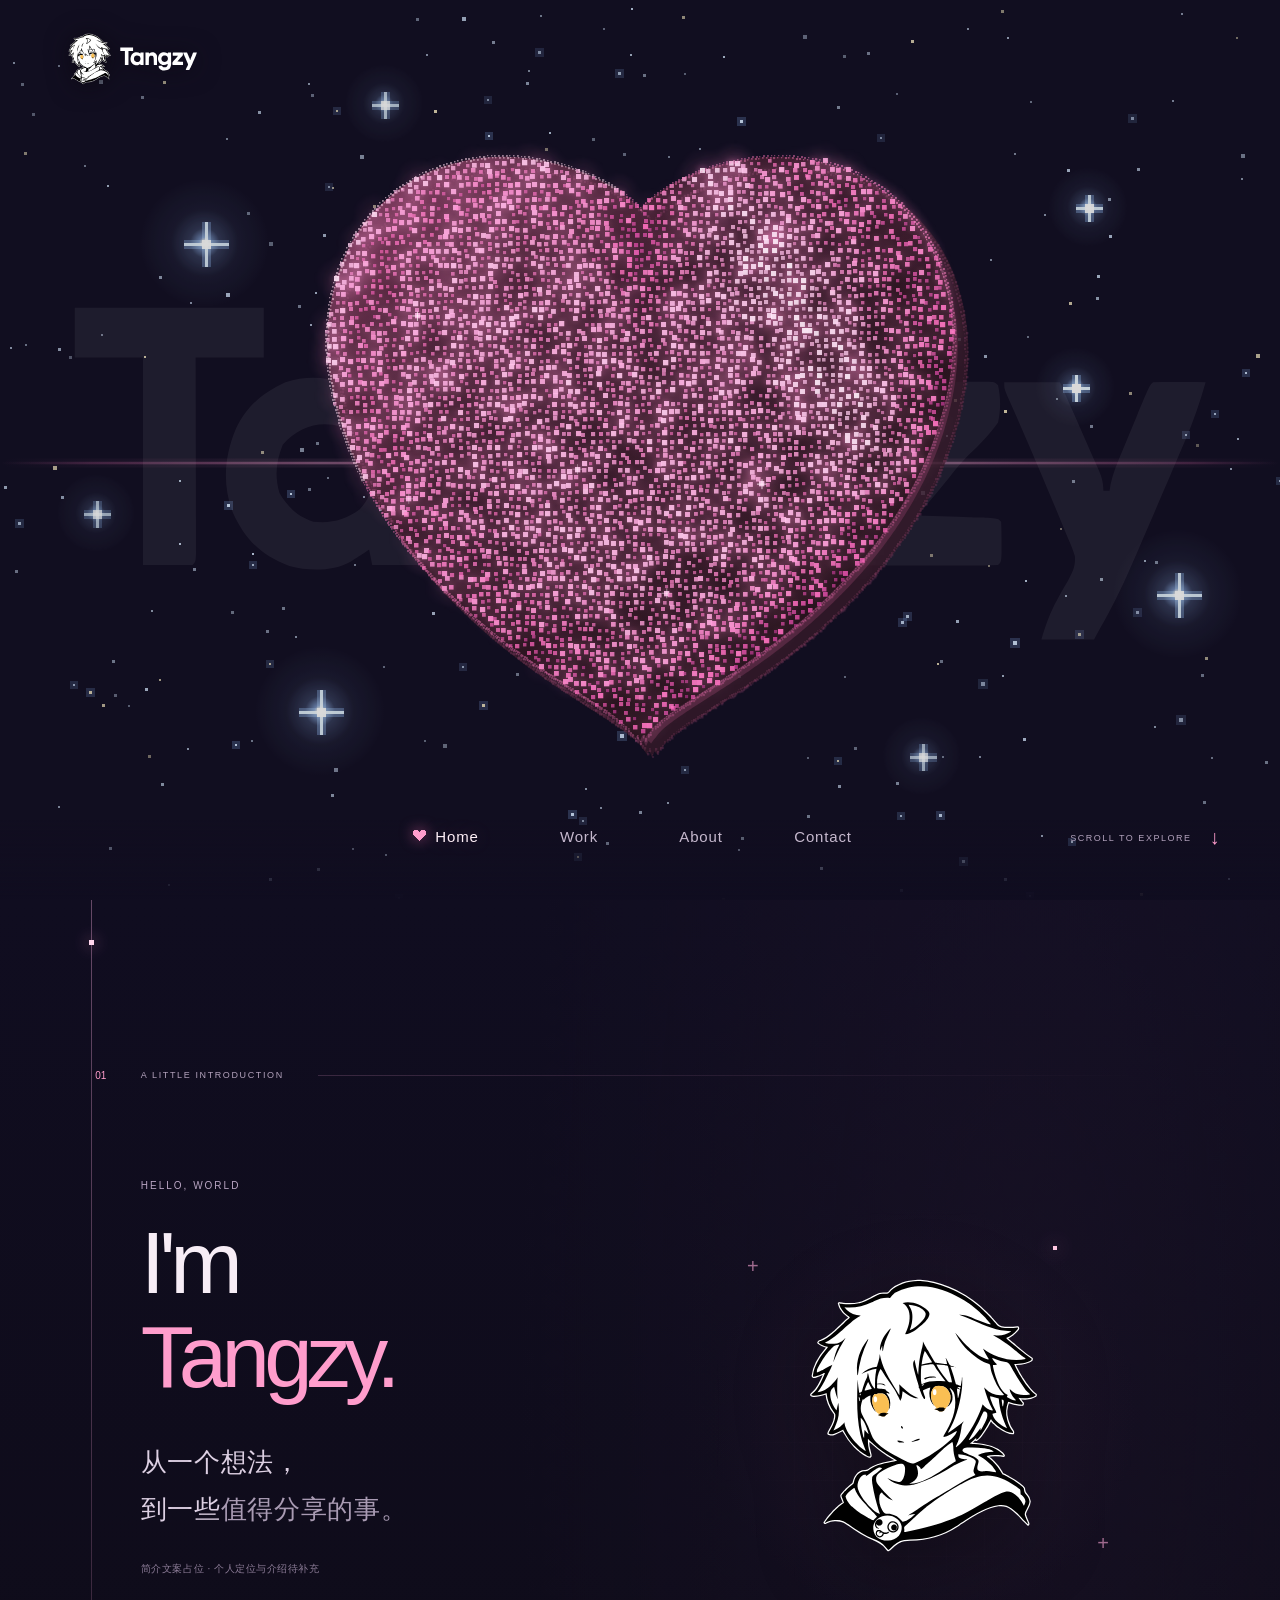
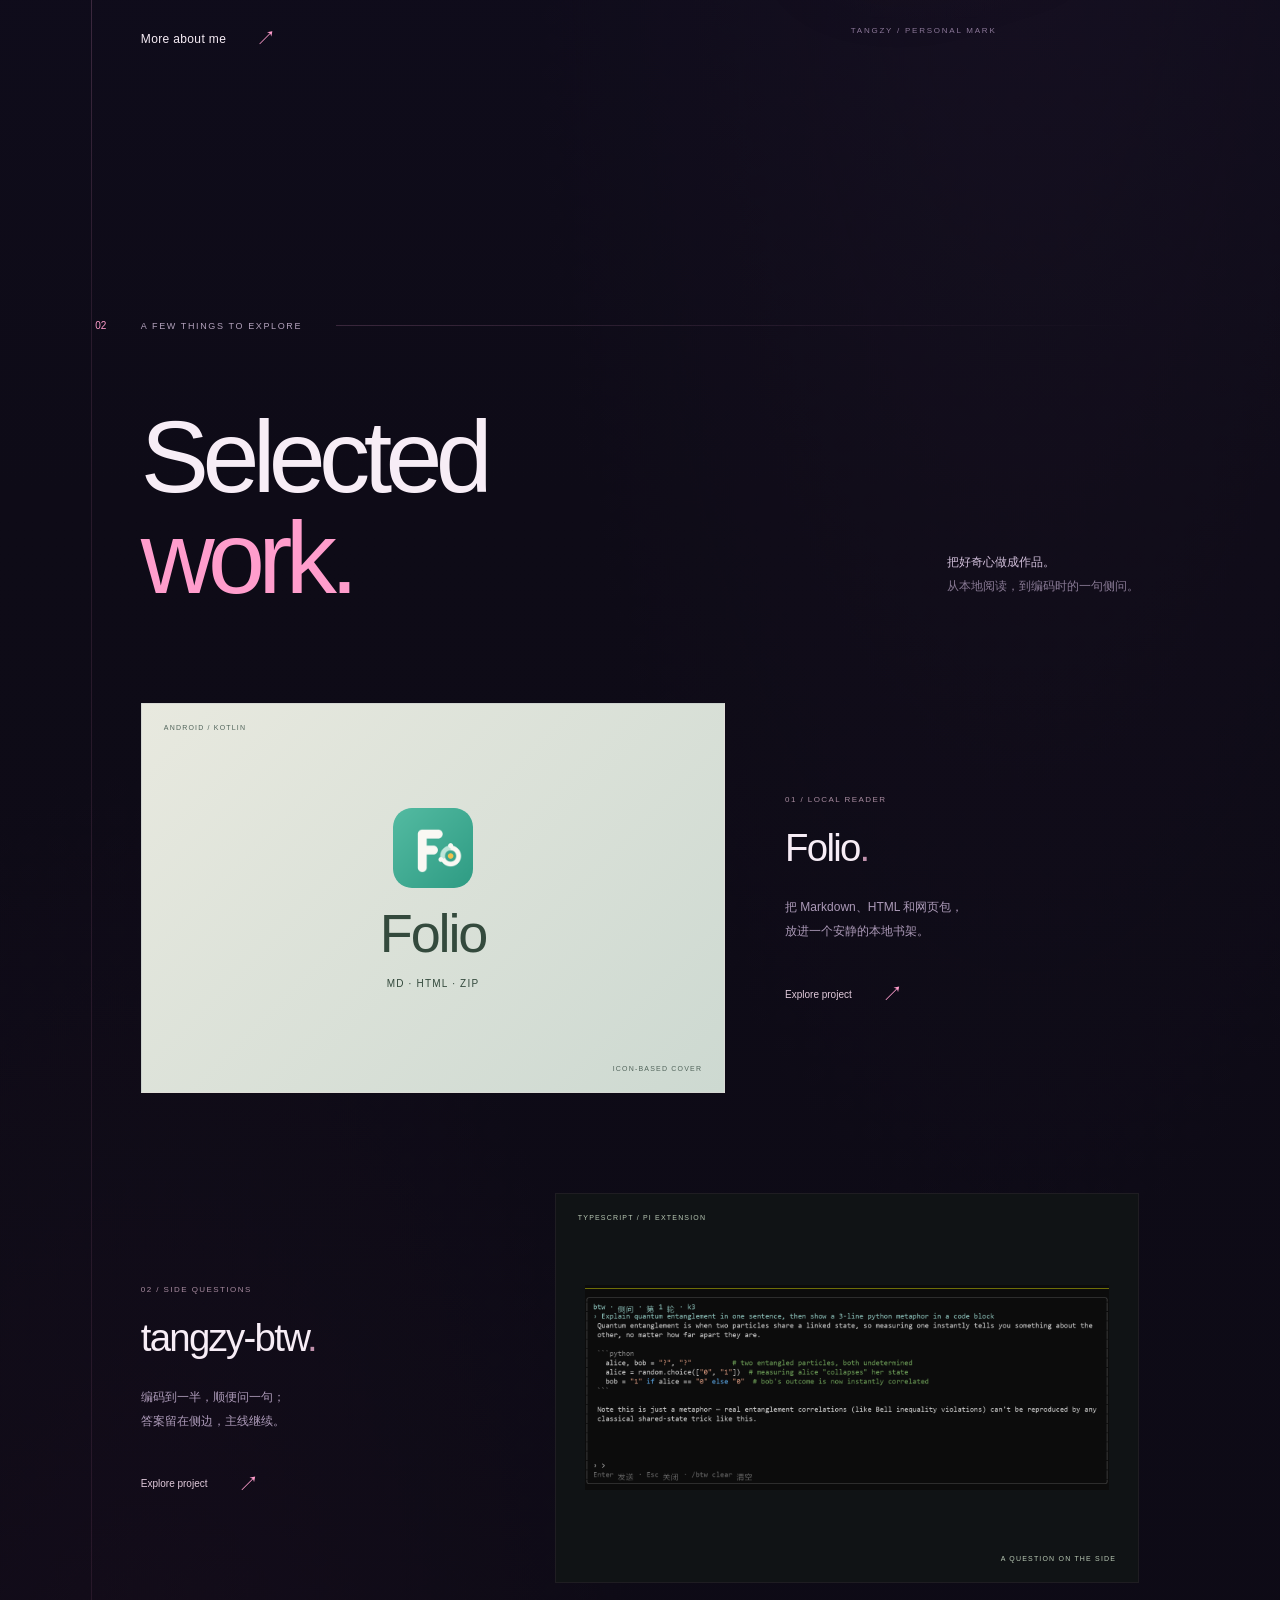
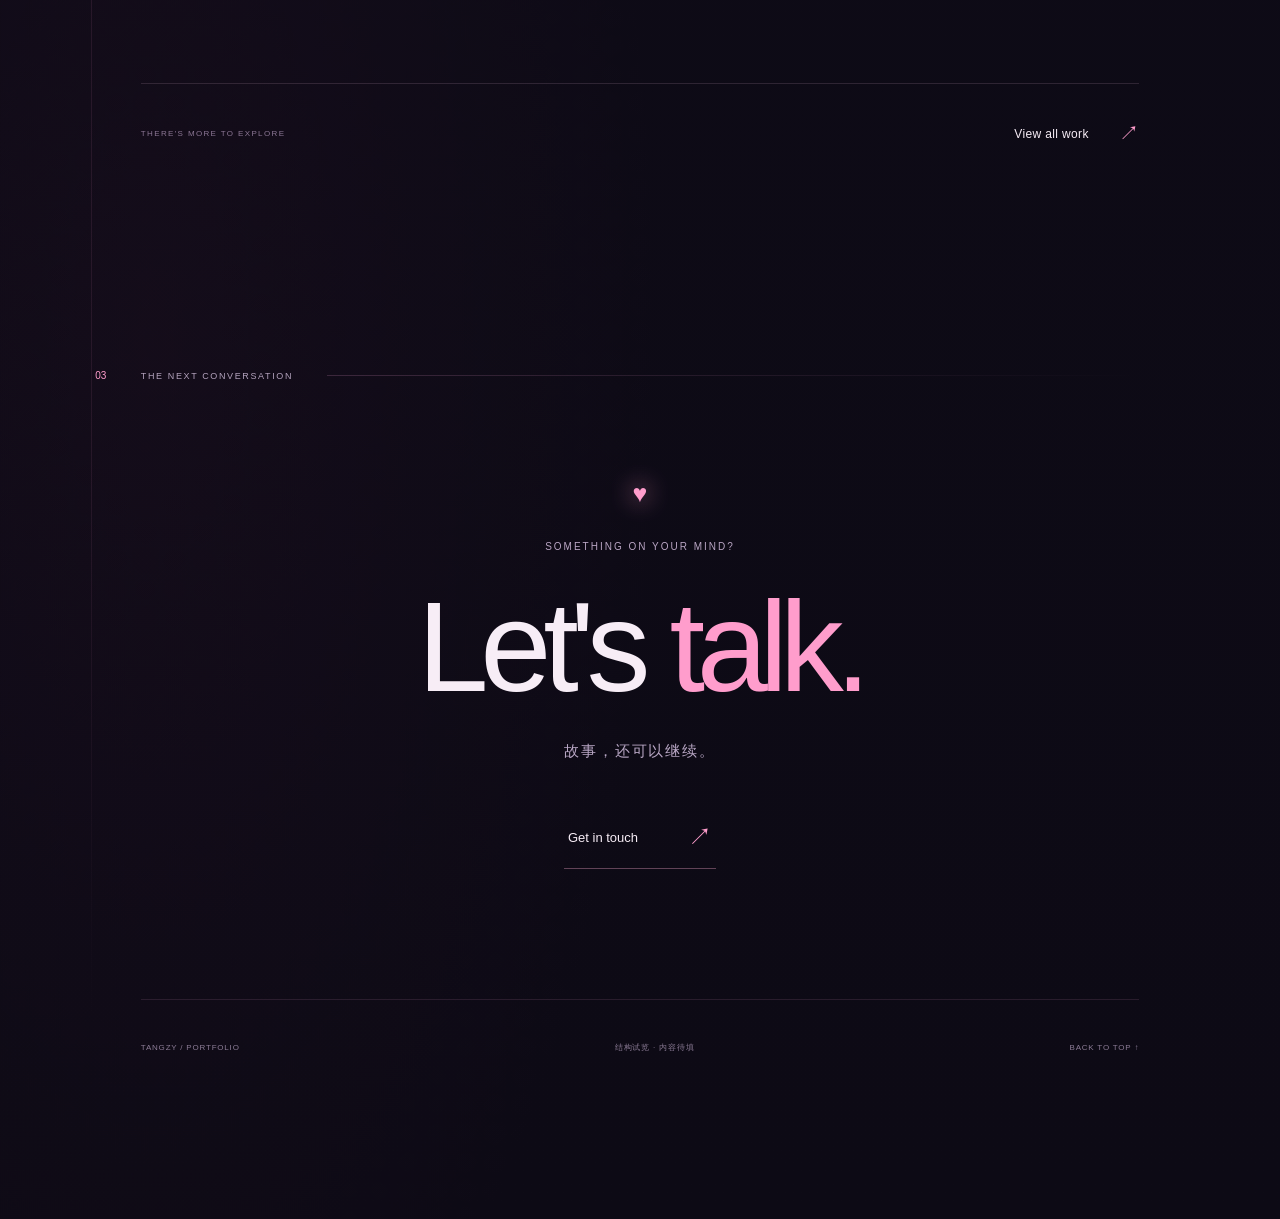
==== commit 45dfa3ee: "Use a pixel heart for the Contact More channel" ====
--- a/docs/index.html
+++ b/docs/index.html
@@ -2,7 +2,7 @@
 <html lang="zh-CN"><head><meta charset="utf-8"><meta name="viewport" content="width=device-width,initial-scale=1"><meta name="color-scheme" content="dark"><title>Tangzy · Work &amp; Ideas</title><meta name="description" content="Tangzy 的个人作品集：阅读工具、编码实验与研究探索。"><link rel="canonical" href="https://tangzy0121.github.io/Tangzy0121/">
 <link rel="icon" href="assets/tangzy-avatar-dark.svg" type="image/svg+xml"><link rel="stylesheet" href="style.css"><link rel="stylesheet" href="work/home-teasers.css"><link rel="stylesheet" href="poster-transitions.css"><link rel="stylesheet" href="poster-minimal.css"><link rel="stylesheet" href="about/style.css"><link rel="stylesheet" href="about/terminal.css"><link rel="stylesheet" href="about/readability.css"><link rel="stylesheet" href="about/terminal-size.css"><link rel="stylesheet" href="contact/style.css"><link rel="stylesheet" href="contact/email-form.css"><link rel="stylesheet" href="contact/mail-motion.css"><link rel="stylesheet" href="terminal/style.css"><link rel="stylesheet" href="contact/practical.css"></head>
 <body data-variant="A" data-page="home">
-<!-- Tangzy portfolio v0.72: practical Contact update; based on approved v0.71. -->
+<!-- Tangzy portfolio v0.73: More pixel heart; based on approved v0.71. -->
 <a class="brand" href="#home" aria-label="Tangzy · Home"><svg class="logo" focusable="false" xmlns="http://www.w3.org/2000/svg" width="1504" height="640" viewBox="0 0 1504 640" role="img" aria-labelledby="title description"><title id="title">Tangzy — horizontal-dark</title><desc id="description">Tangzy primary horizontal logo with transparent background.</desc><metadata>Tangzy Identity v1 assets, 2026-10-24. Editable vector paths traced from approved artwork; no embedded raster or font dependency. Gold #FABF53, black #000000, white #FFFFFF.</metadata><g id="horizontal-lockup"><g transform="translate(32 32) scale(0.5625)"><g transform="translate(58.1060 28.8783) scale(0.771274)" id="portrait"><path d="M0 0 C2.93 -0.07 5.79 0.02 8.71 0.18 C9.45 0.22 10.19 0.27 10.95 0.31 C53.78 2.89 95.01 14.32 134.71 30.18 C135.22 30.39 135.22 30.39 137.79 31.41 C161.2 40.81 184.38 51.68 205.83 65.01 C207.81 66.24 209.8 67.45 211.79 68.66 C220.72 74.12 229.29 79.97 237.71 86.18 C238.34 86.64 238.97 87.11 239.62 87.58 C257 100.36 274.79 113.71 289.8 129.28 C291.56 131.03 293.36 132.63 295.25 134.23 C300.15 138.49 304.74 143.07 309.33 147.67 C310.77 149.12 312.22 150.56 313.67 152 C318.89 157.23 323.9 162.57 328.71 168.18 C330.37 170.02 332.04 171.86 333.71 173.68 C338.79 179.26 343.78 184.88 348.63 190.65 C349.16 191.27 349.69 191.89 350.23 192.53 C351.28 193.77 352.32 195.02 353.36 196.26 C358.5 202.33 362.74 205.69 370.71 207.31 C371.49 207.47 372.27 207.64 373.07 207.81 C397.73 212.74 421.93 211.01 446.71 208.18 C447.43 210.38 447.43 210.38 447.71 213.18 C446.3 215.58 446.3 215.58 444.21 218 C443.88 218.39 443.88 218.39 442.18 220.39 C441.37 221.31 440.55 222.23 439.71 223.18 C439.2 223.8 438.68 224.42 438.15 225.06 C434.06 229.92 429.73 233.88 424.65 237.68 C423.91 238.24 423.18 238.8 422.42 239.37 C413.75 245.8 404.69 251.04 394.71 255.18 C399.22 260.91 404.28 265.27 409.98 269.8 C413.38 272.52 416.73 275.29 420.09 278.06 C420.82 278.66 421.54 279.26 422.3 279.88 C427.29 284 432.25 288.16 437.18 292.35 C441.38 295.92 445.64 299.41 449.91 302.88 C452.41 304.94 454.88 307.02 457.34 309.12 C473.72 323.08 490.6 336.52 508.71 348.18 C508.57 350.47 508.57 350.47 507.71 353.18 C487.25 368.46 455.05 369.55 430.71 371.18 C439.13 392.13 450.52 411.79 462.35 430.97 C463.64 433.06 464.91 435.17 466.19 437.27 C475.85 453.11 486.39 468.3 498.71 482.18 C499 482.53 499 482.53 500.49 484.29 C508.24 493.46 516.79 502.38 526.71 509.18 C526.41 511.06 526.41 511.06 525.71 513.18 C505.65 525.77 472.49 527.12 449.71 522.18 C454.06 529.68 458.93 536.05 464.89 542.32 C466.43 544.02 466.43 544.02 468.71 547.18 C468.55 550.1 468.55 550.1 467.71 552.18 C463.46 553.31 459.65 553.1 455.34 552.56 C454.61 552.47 453.88 552.38 453.12 552.29 C436.21 550.03 419.84 545.66 403.71 540.18 C394.1 563.76 391.66 593.63 398.71 618.18 C399.07 619.55 399.42 620.92 399.78 622.29 C404.68 640.6 412.75 658.09 424.56 673 C426.03 675.8 425.62 677.22 424.71 680.18 C405.53 679.01 384.17 667.99 368.71 657.18 C367.76 656.58 366.8 655.98 365.82 655.36 C359.02 651.05 353.19 646.23 347.39 640.7 C345.34 638.77 343.3 637.03 341.09 635.31 C337.65 632.43 335.01 628.96 332.27 625.43 C331.82 624.85 331.37 624.27 330.91 623.68 C327.71 619.44 327.71 619.44 327.71 617.18 C324.85 619.68 323.42 622.4 321.74 625.79 C321.18 626.91 320.61 628.03 320.03 629.18 C319.73 629.78 319.44 630.37 319.13 630.98 C313.33 642.53 307.08 653.55 299.71 664.18 C298.76 665.59 297.81 666.99 296.86 668.39 C273.69 702.19 273.69 702.19 261.71 710.18 C260.71 709.18 260.71 709.18 260.65 705.62 C260.67 704.49 260.69 703.35 260.71 702.18 C256.19 706.1 251.74 710.07 247.34 714.12 C242.31 718.71 237.09 723.01 231.71 727.18 C235.94 728.16 240.14 728.49 244.46 728.76 C246.02 728.87 247.58 728.98 249.14 729.08 C249.96 729.14 250.77 729.2 251.61 729.25 C296.19 732.41 344.37 739.68 377.71 772.18 C379.99 775.06 381.97 777.96 383.71 781.18 C375.51 780.32 375.51 780.32 371.72 779.67 C363.15 778.28 354.76 777.97 346.09 777.93 C345.53 777.93 345.53 777.93 342.69 777.91 C330.96 777.95 319.93 779.81 308.71 783.18 C308.71 783.84 308.71 784.5 308.71 785.18 C310.02 786.37 310.02 786.37 311.86 787.69 C312.53 788.18 313.2 788.66 313.89 789.17 C314.62 789.69 315.34 790.21 316.09 790.75 C322.64 795.58 328.83 800.53 334.71 806.18 C335.29 806.72 335.86 807.26 336.46 807.82 C351.22 821.69 362.81 837.1 372.72 854.74 C374.71 858.18 374.71 858.18 376.48 860.53 C377.71 862.18 377.71 862.18 377.71 864.18 C378.52 864.42 379.33 864.66 380.16 864.9 C384.49 866.47 388.41 868.51 392.46 870.68 C392.88 870.91 392.88 870.91 394.98 872.03 C397.56 873.41 400.14 874.79 402.71 876.18 C403.48 876.6 404.25 877.01 405.04 877.44 C420.89 885.97 436.43 895.21 450.71 906.18 C451.27 906.61 451.83 907.04 452.41 907.48 C469.02 920.14 469.02 920.14 473.71 927.18 C473.94 929.28 474.16 931.39 474.34 933.49 C475.36 943.98 478.41 949.38 485.62 956.84 C493.33 964.84 497.97 974.88 499.09 985.87 C498.69 997.12 492.86 1007.3 487.81 1017.06 C485.92 1020.72 484.08 1024.41 482.27 1028.12 C481.93 1028.79 481.59 1029.47 481.24 1030.16 C478.08 1036.7 476.65 1042.91 479.08 1049.94 C479.75 1051.62 480.44 1053.29 481.15 1054.96 C481.33 1055.41 481.33 1055.41 482.24 1057.67 C483.38 1060.49 484.54 1063.31 485.71 1066.12 C486.88 1068.96 488.03 1071.8 489.19 1074.65 C489.9 1076.42 490.63 1078.18 491.36 1079.94 C491.68 1080.73 492.01 1081.52 492.34 1082.34 C492.48 1082.68 492.48 1082.68 493.22 1084.45 C493.71 1086.18 493.71 1086.18 492.71 1088.18 C489.42 1084.92 486.13 1081.64 482.84 1078.37 C481.73 1077.26 480.61 1076.15 479.49 1075.04 C474.02 1069.61 468.62 1064.19 463.61 1058.32 C459.54 1053.74 455.17 1049.42 450.84 1045.08 C449.17 1043.39 447.51 1041.7 445.84 1040 C438.28 1032.37 430.3 1025.63 421.71 1019.18 C420.8 1018.5 419.89 1017.81 418.96 1017.1 C401.11 1003.83 381.47 999.24 359.59 1002.25 C333.96 1006.19 310.67 1015.23 287.34 1026.18 C286.62 1026.52 285.91 1026.85 285.17 1027.2 C271.66 1033.56 258.42 1040.32 245.71 1048.18 C245.33 1048.42 245.33 1048.42 243.38 1049.61 C232.69 1056.14 222.08 1062.82 211.52 1069.56 C211.01 1069.89 211.01 1069.89 208.41 1071.54 C202.82 1075.12 197.34 1078.81 191.92 1082.64 C189.1 1084.61 186.23 1086.47 183.34 1088.31 C179.24 1090.92 175.16 1093.54 171.11 1096.23 C107.79 1138.09 40.43 1153.49 -34.7 1156.45 C-42.89 1156.78 -51.02 1157.26 -59.16 1158.14 C-59.89 1158.22 -60.63 1158.3 -61.39 1158.38 C-84.67 1161.08 -105.64 1179.6 -122.05 1195.12 C-125.26 1198.08 -128.72 1200.67 -132.29 1203.18 C-136.44 1198.61 -140.48 1193.99 -144.29 1189.12 C-159.76 1169.74 -179.89 1161.09 -202.23 1151.75 C-231.1 1139.64 -257.47 1123.81 -283.29 1106.18 C-335.41 1070.63 -335.41 1070.63 -366.29 1069.18 C-366.65 1069.16 -366.65 1069.16 -368.45 1069.03 C-383.59 1068.42 -398.33 1072.9 -411.59 1079.93 C-412.48 1080.35 -413.37 1080.76 -414.29 1081.18 C-414.95 1080.85 -415.61 1080.52 -416.29 1080.18 C-407.91 1067.73 -399.02 1055.87 -388.77 1044.88 C-386.8 1042.74 -384.89 1040.57 -382.99 1038.37 C-379.28 1034.11 -375.36 1030.1 -371.35 1026.12 C-370.69 1025.45 -370.02 1024.78 -369.34 1024.1 C-365.37 1020.14 -361.29 1016.36 -357.05 1012.7 C-355.03 1010.96 -353.07 1009.17 -351.1 1007.37 C-344.57 1001.54 -337.58 996.04 -330.29 991.18 C-332.4 984.36 -335.03 977.85 -337.86 971.3 C-341.18 963.48 -341.18 963.48 -341.29 959.18 C-339.92 956.51 -339.92 956.51 -337.85 953.87 C-337.48 953.4 -337.48 953.4 -335.63 951.02 C-327.95 941.72 -327.95 941.72 -325.29 939.18 C-324.63 939.18 -323.97 939.18 -323.29 939.18 C-323.02 938.59 -322.75 937.99 -322.47 937.37 C-320.56 933.83 -317.66 931.45 -314.73 928.75 C-314.07 928.14 -313.42 927.53 -312.75 926.91 C-305.82 920.57 -298.4 914.93 -290.84 909.38 C-286.8 906.26 -286.41 902.9 -285.41 898.12 C-283.99 891.76 -282.45 885.93 -279.29 880.18 C-279.07 879.78 -279.07 879.78 -277.98 877.74 C-270.95 865.29 -261.56 856.2 -247.75 851.79 C-243.49 850.74 -239.21 850.65 -234.85 850.43 C-226.12 849.81 -220.85 848.18 -214.29 842.18 C-186.21 819.71 -141.06 814 -106.74 806.98 C-101.8 805.97 -97.02 804.95 -92.29 803.18 C-96.55 799.47 -101.14 796.99 -106.1 794.37 C-114.21 790 -122.1 785.32 -129.91 780.43 C-130.9 779.82 -131.88 779.21 -132.89 778.57 C-139.16 774.62 -145.26 770.48 -151.29 766.18 C-152.48 765.34 -153.68 764.5 -154.87 763.66 C-170.64 752.47 -185.58 740.53 -199.82 727.44 C-201.9 725.54 -204.02 723.7 -206.16 721.87 C-212.19 716.65 -217.7 710.85 -223.29 705.18 C-224.11 727.43 -221.03 747.69 -214.58 768.99 C-211.67 778.65 -211.67 778.65 -212.29 783.18 C-212.95 783.84 -213.61 784.5 -214.29 785.18 C-219.82 784.95 -224.25 782.48 -229.04 779.93 C-229.87 779.49 -230.7 779.05 -231.55 778.6 C-240.72 773.59 -249.07 767.61 -257.29 761.18 C-257.88 760.72 -258.47 760.26 -259.08 759.79 C-267.46 753.15 -275.03 745.64 -282.6 738.12 C-283.52 737.21 -284.44 736.3 -285.39 735.36 C-302.61 718.05 -316.15 697.77 -327.85 676.43 C-328.39 675.46 -328.93 674.48 -329.48 673.47 C-329.98 672.56 -330.47 671.64 -330.98 670.7 C-331.43 669.88 -331.87 669.06 -332.33 668.21 C-333.29 666.18 -333.29 666.18 -333.29 664.18 C-333.59 664.33 -333.59 664.33 -335.08 665.08 C-380.59 687.74 -380.59 687.74 -396.77 683.21 C-397.6 682.87 -398.43 682.53 -399.29 682.18 C-398.76 677.29 -396.35 673.75 -393.79 669.68 C-382.36 650.84 -365.44 618.12 -369.29 595.18 C-370.79 592.66 -372.18 590.71 -374.04 588.5 C-393.81 563.13 -405.12 533.08 -408.29 501.18 C-408.57 501.28 -408.57 501.28 -410.01 501.76 C-427.21 507.52 -445.1 513.27 -463.41 513.37 C-464.59 513.39 -465.77 513.4 -466.98 513.41 C-470.23 513.19 -472.42 512.68 -475.29 511.18 C-475.62 510.52 -475.95 509.86 -476.29 509.18 C-474.24 506.42 -472.31 504.2 -469.6 502.06 C-444.15 481.3 -427.19 440.84 -415.29 411.18 C-418.51 411.18 -419.81 411.74 -422.66 413.12 C-423.53 413.54 -424.41 413.96 -425.31 414.39 C-426.25 414.83 -427.19 415.28 -428.16 415.75 C-435.91 419.35 -443.68 422.59 -451.79 425.31 C-452.65 425.6 -453.52 425.9 -454.41 426.2 C-458.78 427.62 -462.64 428.74 -467.29 428.18 C-469.29 426.18 -469.29 426.18 -469.33 424.12 C-463.87 378.55 -436.2 335.56 -406.4 301.75 C-404.62 299.59 -403.38 297.74 -402.29 295.18 C-402.73 295.09 -402.73 295.09 -404.94 294.59 C-419.02 291.17 -433.52 286.26 -444.29 276.18 C-443.77 274.39 -443.77 274.39 -442.29 272.18 C-439.7 270.94 -437.22 269.91 -434.54 268.93 C-415.22 261.39 -397.63 249.27 -382.08 235.61 C-379.61 233.46 -377.09 231.46 -374.48 229.5 C-370.75 226.65 -367.51 223.5 -364.24 220.14 C-362.39 218.28 -360.47 216.57 -358.48 214.87 C-355.09 211.96 -351.92 208.86 -348.79 205.68 C-345.76 202.61 -342.71 199.6 -339.41 196.81 C-335.67 193.62 -332.24 190.17 -328.79 186.68 C-324.74 182.59 -320.67 178.61 -316.28 174.88 C-312.21 171.4 -308.26 167.77 -304.29 164.18 C-305.6 160.25 -308.03 159.16 -311.35 157 C-325.04 147.58 -336.23 135.7 -344.29 121.18 C-344.54 120.74 -344.54 120.74 -345.83 118.48 C-348.98 112.62 -350.78 106.64 -352.29 100.18 C-351.52 100.3 -350.76 100.43 -349.97 100.55 C-346.41 101.11 -342.85 101.65 -339.29 102.18 C-338.17 102.36 -337.06 102.54 -335.91 102.72 C-326.02 104.18 -316.34 104.58 -306.35 104.56 C-305.55 104.56 -304.74 104.56 -303.91 104.56 C-290.06 104.51 -276.79 103.45 -263.29 100.18 C-262.45 99.99 -261.61 99.79 -260.74 99.58 C-241.12 94.78 -223.3 85.35 -205.54 76 C-168.82 56.7 -168.82 56.7 -149.87 57.25 C-134.43 57.65 -134.43 57.65 -129.12 53.21 C-125.89 50.06 -123.01 46.61 -120.09 43.17 C-107.31 29.11 -87.7 20.01 -70.29 13.18 C-69.62 12.92 -68.95 12.66 -68.25 12.38 C-46.43 4.01 -23.19 1.29 0 0 Z " fill="#FFFFFF" transform="translate(563.2890625,24.81640625)" id="portrait-dark-keyline" stroke="#FFFFFF" stroke-width="11" stroke-linejoin="round" />
 <path d="M0 0 C2.93 -0.07 5.79 0.02 8.71 0.18 C9.45 0.22 10.19 0.27 10.95 0.31 C53.78 2.89 95.01 14.32 134.71 30.18 C135.22 30.39 135.22 30.39 137.79 31.41 C161.2 40.81 184.38 51.68 205.83 65.01 C207.81 66.24 209.8 67.45 211.79 68.66 C220.72 74.12 229.29 79.97 237.71 86.18 C238.34 86.64 238.97 87.11 239.62 87.58 C257 100.36 274.79 113.71 289.8 129.28 C291.56 131.03 293.36 132.63 295.25 134.23 C300.15 138.49 304.74 143.07 309.33 147.67 C310.77 149.12 312.22 150.56 313.67 152 C318.89 157.23 323.9 162.57 328.71 168.18 C330.37 170.02 332.04 171.86 333.71 173.68 C338.79 179.26 343.78 184.88 348.63 190.65 C349.16 191.27 349.69 191.89 350.23 192.53 C351.28 193.77 352.32 195.02 353.36 196.26 C358.5 202.33 362.74 205.69 370.71 207.31 C371.49 207.47 372.27 207.64 373.07 207.81 C397.73 212.74 421.93 211.01 446.71 208.18 C447.43 210.38 447.43 210.38 447.71 213.18 C446.3 215.58 446.3 215.58 444.21 218 C443.88 218.39 443.88 218.39 442.18 220.39 C441.37 221.31 440.55 222.23 439.71 223.18 C439.2 223.8 438.68 224.42 438.15 225.06 C434.06 229.92 429.73 233.88 424.65 237.68 C423.91 238.24 423.18 238.8 422.42 239.37 C413.75 245.8 404.69 251.04 394.71 255.18 C399.22 260.91 404.28 265.27 409.98 269.8 C413.38 272.52 416.73 275.29 420.09 278.06 C420.82 278.66 421.54 279.26 422.3 279.88 C427.29 284 432.25 288.16 437.18 292.35 C441.38 295.92 445.64 299.41 449.91 302.88 C452.41 304.94 454.88 307.02 457.34 309.12 C473.72 323.08 490.6 336.52 508.71 348.18 C508.57 350.47 508.57 350.47 507.71 353.18 C487.25 368.46 455.05 369.55 430.71 371.18 C439.13 392.13 450.52 411.79 462.35 430.97 C463.64 433.06 464.91 435.17 466.19 437.27 C475.85 453.11 486.39 468.3 498.71 482.18 C499 482.53 499 482.53 500.49 484.29 C508.24 493.46 516.79 502.38 526.71 509.18 C526.41 511.06 526.41 511.06 525.71 513.18 C505.65 525.77 472.49 527.12 449.71 522.18 C454.06 529.68 458.93 536.05 464.89 542.32 C466.43 544.02 466.43 544.02 468.71 547.18 C468.55 550.1 468.55 550.1 467.71 552.18 C463.46 553.31 459.65 553.1 455.34 552.56 C454.61 552.47 453.88 552.38 453.12 552.29 C436.21 550.03 419.84 545.66 403.71 540.18 C394.1 563.76 391.66 593.63 398.71 618.18 C399.07 619.55 399.42 620.92 399.78 622.29 C404.68 640.6 412.75 658.09 424.56 673 C426.03 675.8 425.62 677.22 424.71 680.18 C405.53 679.01 384.17 667.99 368.71 657.18 C367.76 656.58 366.8 655.98 365.82 655.36 C359.02 651.05 353.19 646.23 347.39 640.7 C345.34 638.77 343.3 637.03 341.09 635.31 C337.65 632.43 335.01 628.96 332.27 625.43 C331.82 624.85 331.37 624.27 330.91 623.68 C327.71 619.44 327.71 619.44 327.71 617.18 C324.85 619.68 323.42 622.4 321.74 625.79 C321.18 626.91 320.61 628.03 320.03 629.18 C319.73 629.78 319.44 630.37 319.13 630.98 C313.33 642.53 307.08 653.55 299.71 664.18 C298.76 665.59 297.81 666.99 296.86 668.39 C273.69 702.19 273.69 702.19 261.71 710.18 C260.71 709.18 260.71 709.18 260.65 705.62 C260.67 704.49 260.69 703.35 260.71 702.18 C256.19 706.1 251.74 710.07 247.34 714.12 C242.31 718.71 237.09 723.01 231.71 727.18 C235.94 728.16 240.14 728.49 244.46 728.76 C246.02 728.87 247.58 728.98 249.14 729.08 C249.96 729.14 250.77 729.2 251.61 729.25 C296.19 732.41 344.37 739.68 377.71 772.18 C379.99 775.06 381.97 777.96 383.71 781.18 C375.51 780.32 375.51 780.32 371.72 779.67 C363.15 778.28 354.76 777.97 346.09 777.93 C345.53 777.93 345.53 777.93 342.69 777.91 C330.96 777.95 319.93 779.81 308.71 783.18 C308.71 783.84 308.71 784.5 308.71 785.18 C310.02 786.37 310.02 786.37 311.86 787.69 C312.53 788.18 313.2 788.66 313.89 789.17 C314.62 789.69 315.34 790.21 316.09 790.75 C322.64 795.58 328.83 800.53 334.71 806.18 C335.29 806.72 335.86 807.26 336.46 807.82 C351.22 821.69 362.81 837.1 372.72 854.74 C374.71 858.18 374.71 858.18 376.48 860.53 C377.71 862.18 377.71 862.18 377.71 864.18 C378.52 864.42 379.33 864.66 380.16 864.9 C384.49 866.47 388.41 868.51 392.46 870.68 C392.88 870.91 392.88 870.91 394.98 872.03 C397.56 873.41 400.14 874.79 402.71 876.18 C403.48 876.6 404.25 877.01 405.04 877.44 C420.89 885.97 436.43 895.21 450.71 906.18 C451.27 906.61 451.83 907.04 452.41 907.48 C469.02 920.14 469.02 920.14 473.71 927.18 C473.94 929.28 474.16 931.39 474.34 933.49 C475.36 943.98 478.41 949.38 485.62 956.84 C493.33 964.84 497.97 974.88 499.09 985.87 C498.69 997.12 492.86 1007.3 487.81 1017.06 C485.92 1020.72 484.08 1024.41 482.27 1028.12 C481.93 1028.79 481.59 1029.47 481.24 1030.16 C478.08 1036.7 476.65 1042.91 479.08 1049.94 C479.75 1051.62 480.44 1053.29 481.15 1054.96 C481.33 1055.41 481.33 1055.41 482.24 1057.67 C483.38 1060.49 484.54 1063.31 485.71 1066.12 C486.88 1068.96 488.03 1071.8 489.19 1074.65 C489.9 1076.42 490.63 1078.18 491.36 1079.94 C491.68 1080.73 492.01 1081.52 492.34 1082.34 C492.48 1082.68 492.48 1082.68 493.22 1084.45 C493.71 1086.18 493.71 1086.18 492.71 1088.18 C489.42 1084.92 486.13 1081.64 482.84 1078.37 C481.73 1077.26 480.61 1076.15 479.49 1075.04 C474.02 1069.61 468.62 1064.19 463.61 1058.32 C459.54 1053.74 455.17 1049.42 450.84 1045.08 C449.17 1043.39 447.51 1041.7 445.84 1040 C438.28 1032.37 430.3 1025.63 421.71 1019.18 C420.8 1018.5 419.89 1017.81 418.96 1017.1 C401.11 1003.83 381.47 999.24 359.59 1002.25 C333.96 1006.19 310.67 1015.23 287.34 1026.18 C286.62 1026.52 285.91 1026.85 285.17 1027.2 C271.66 1033.56 258.42 1040.32 245.71 1048.18 C245.33 1048.42 245.33 1048.42 243.38 1049.61 C232.69 1056.14 222.08 1062.82 211.52 1069.56 C211.01 1069.89 211.01 1069.89 208.41 1071.54 C202.82 1075.12 197.34 1078.81 191.92 1082.64 C189.1 1084.61 186.23 1086.47 183.34 1088.31 C179.24 1090.92 175.16 1093.54 171.11 1096.23 C107.79 1138.09 40.43 1153.49 -34.7 1156.45 C-42.89 1156.78 -51.02 1157.26 -59.16 1158.14 C-59.89 1158.22 -60.63 1158.3 -61.39 1158.38 C-84.67 1161.08 -105.64 1179.6 -122.05 1195.12 C-125.26 1198.08 -128.72 1200.67 -132.29 1203.18 C-136.44 1198.61 -140.48 1193.99 -144.29 1189.12 C-159.76 1169.74 -179.89 1161.09 -202.23 1151.75 C-231.1 1139.64 -257.47 1123.81 -283.29 1106.18 C-335.41 1070.63 -335.41 1070.63 -366.29 1069.18 C-366.65 1069.16 -366.65 1069.16 -368.45 1069.03 C-383.59 1068.42 -398.33 1072.9 -411.59 1079.93 C-412.48 1080.35 -413.37 1080.76 -414.29 1081.18 C-414.95 1080.85 -415.61 1080.52 -416.29 1080.18 C-407.91 1067.73 -399.02 1055.87 -388.77 1044.88 C-386.8 1042.74 -384.89 1040.57 -382.99 1038.37 C-379.28 1034.11 -375.36 1030.1 -371.35 1026.12 C-370.69 1025.45 -370.02 1024.78 -369.34 1024.1 C-365.37 1020.14 -361.29 1016.36 -357.05 1012.7 C-355.03 1010.96 -353.07 1009.17 -351.1 1007.37 C-344.57 1001.54 -337.58 996.04 -330.29 991.18 C-332.4 984.36 -335.03 977.85 -337.86 971.3 C-341.18 963.48 -341.18 963.48 -341.29 959.18 C-339.92 956.51 -339.92 956.51 -337.85 953.87 C-337.48 953.4 -337.48 953.4 -335.63 951.02 C-327.95 941.72 -327.95 941.72 -325.29 939.18 C-324.63 939.18 -323.97 939.18 -323.29 939.18 C-323.02 938.59 -322.75 937.99 -322.47 937.37 C-320.56 933.83 -317.66 931.45 -314.73 928.75 C-314.07 928.14 -313.42 927.53 -312.75 926.91 C-305.82 920.57 -298.4 914.93 -290.84 909.38 C-286.8 906.26 -286.41 902.9 -285.41 898.12 C-283.99 891.76 -282.45 885.93 -279.29 880.18 C-279.07 879.78 -279.07 879.78 -277.98 877.74 C-270.95 865.29 -261.56 856.2 -247.75 851.79 C-243.49 850.74 -239.21 850.65 -234.85 850.43 C-226.12 849.81 -220.85 848.18 -214.29 842.18 C-186.21 819.71 -141.06 814 -106.74 806.98 C-101.8 805.97 -97.02 804.95 -92.29 803.18 C-96.55 799.47 -101.14 796.99 -106.1 794.37 C-114.21 790 -122.1 785.32 -129.91 780.43 C-130.9 779.82 -131.88 779.21 -132.89 778.57 C-139.16 774.62 -145.26 770.48 -151.29 766.18 C-152.48 765.34 -153.68 764.5 -154.87 763.66 C-170.64 752.47 -185.58 740.53 -199.82 727.44 C-201.9 725.54 -204.02 723.7 -206.16 721.87 C-212.19 716.65 -217.7 710.85 -223.29 705.18 C-224.11 727.43 -221.03 747.69 -214.58 768.99 C-211.67 778.65 -211.67 778.65 -212.29 783.18 C-212.95 783.84 -213.61 784.5 -214.29 785.18 C-219.82 784.95 -224.25 782.48 -229.04 779.93 C-229.87 779.49 -230.7 779.05 -231.55 778.6 C-240.72 773.59 -249.07 767.61 -257.29 761.18 C-257.88 760.72 -258.47 760.26 -259.08 759.79 C-267.46 753.15 -275.03 745.64 -282.6 738.12 C-283.52 737.21 -284.44 736.3 -285.39 735.36 C-302.61 718.05 -316.15 697.77 -327.85 676.43 C-328.39 675.46 -328.93 674.48 -329.48 673.47 C-329.98 672.56 -330.47 671.64 -330.98 670.7 C-331.43 669.88 -331.87 669.06 -332.33 668.21 C-333.29 666.18 -333.29 666.18 -333.29 664.18 C-333.59 664.33 -333.59 664.33 -335.08 665.08 C-380.59 687.74 -380.59 687.74 -396.77 683.21 C-397.6 682.87 -398.43 682.53 -399.29 682.18 C-398.76 677.29 -396.35 673.75 -393.79 669.68 C-382.36 650.84 -365.44 618.12 -369.29 595.18 C-370.79 592.66 -372.18 590.71 -374.04 588.5 C-393.81 563.13 -405.12 533.08 -408.29 501.18 C-408.57 501.28 -408.57 501.28 -410.01 501.76 C-427.21 507.52 -445.1 513.27 -463.41 513.37 C-464.59 513.39 -465.77 513.4 -466.98 513.41 C-470.23 513.19 -472.42 512.68 -475.29 511.18 C-475.62 510.52 -475.95 509.86 -476.29 509.18 C-474.24 506.42 -472.31 504.2 -469.6 502.06 C-444.15 481.3 -427.19 440.84 -415.29 411.18 C-418.51 411.18 -419.81 411.74 -422.66 413.12 C-423.53 413.54 -424.41 413.96 -425.31 414.39 C-426.25 414.83 -427.19 415.28 -428.16 415.75 C-435.91 419.35 -443.68 422.59 -451.79 425.31 C-452.65 425.6 -453.52 425.9 -454.41 426.2 C-458.78 427.62 -462.64 428.74 -467.29 428.18 C-469.29 426.18 -469.29 426.18 -469.33 424.12 C-463.87 378.55 -436.2 335.56 -406.4 301.75 C-404.62 299.59 -403.38 297.74 -402.29 295.18 C-402.73 295.09 -402.73 295.09 -404.94 294.59 C-419.02 291.17 -433.52 286.26 -444.29 276.18 C-443.77 274.39 -443.77 274.39 -442.29 272.18 C-439.7 270.94 -437.22 269.91 -434.54 268.93 C-415.22 261.39 -397.63 249.27 -382.08 235.61 C-379.61 233.46 -377.09 231.46 -374.48 229.5 C-370.75 226.65 -367.51 223.5 -364.24 220.14 C-362.39 218.28 -360.47 216.57 -358.48 214.87 C-355.09 211.96 -351.92 208.86 -348.79 205.68 C-345.76 202.61 -342.71 199.6 -339.41 196.81 C-335.67 193.62 -332.24 190.17 -328.79 186.68 C-324.74 182.59 -320.67 178.61 -316.28 174.88 C-312.21 171.4 -308.26 167.77 -304.29 164.18 C-305.6 160.25 -308.03 159.16 -311.35 157 C-325.04 147.58 -336.23 135.7 -344.29 121.18 C-344.54 120.74 -344.54 120.74 -345.83 118.48 C-348.98 112.62 -350.78 106.64 -352.29 100.18 C-351.52 100.3 -350.76 100.43 -349.97 100.55 C-346.41 101.11 -342.85 101.65 -339.29 102.18 C-338.17 102.36 -337.06 102.54 -335.91 102.72 C-326.02 104.18 -316.34 104.58 -306.35 104.56 C-305.55 104.56 -304.74 104.56 -303.91 104.56 C-290.06 104.51 -276.79 103.45 -263.29 100.18 C-262.45 99.99 -261.61 99.79 -260.74 99.58 C-241.12 94.78 -223.3 85.35 -205.54 76 C-168.82 56.7 -168.82 56.7 -149.87 57.25 C-134.43 57.65 -134.43 57.65 -129.12 53.21 C-125.89 50.06 -123.01 46.61 -120.09 43.17 C-107.31 29.11 -87.7 20.01 -70.29 13.18 C-69.62 12.92 -68.95 12.66 -68.25 12.38 C-46.43 4.01 -23.19 1.29 0 0 Z " fill="#FFFFFF" transform="translate(563.2890625,24.81640625)" id="portrait-white-01" />
 <path d="M0 0 C2.93 -0.07 5.79 0.02 8.71 0.18 C9.45 0.22 10.19 0.27 10.95 0.31 C53.78 2.89 95.01 14.32 134.71 30.18 C135.22 30.39 135.22 30.39 137.79 31.41 C161.2 40.81 184.38 51.68 205.83 65.01 C207.81 66.24 209.8 67.45 211.79 68.66 C220.72 74.12 229.29 79.97 237.71 86.18 C238.34 86.64 238.97 87.11 239.62 87.58 C257 100.36 274.79 113.71 289.8 129.28 C291.56 131.03 293.36 132.63 295.25 134.23 C300.15 138.49 304.74 143.07 309.33 147.67 C310.77 149.12 312.22 150.56 313.67 152 C318.89 157.23 323.9 162.57 328.71 168.18 C330.37 170.02 332.04 171.86 333.71 173.68 C338.79 179.26 343.78 184.88 348.63 190.65 C349.16 191.27 349.69 191.89 350.23 192.53 C351.28 193.77 352.32 195.02 353.36 196.26 C358.5 202.33 362.74 205.69 370.71 207.31 C371.49 207.47 372.27 207.64 373.07 207.81 C397.73 212.74 421.93 211.01 446.71 208.18 C447.43 210.38 447.43 210.38 447.71 213.18 C446.3 215.58 446.3 215.58 444.21 218 C443.88 218.39 443.88 218.39 442.18 220.39 C441.37 221.31 440.55 222.23 439.71 223.18 C439.2 223.8 438.68 224.42 438.15 225.06 C434.06 229.92 429.73 233.88 424.65 237.68 C423.91 238.24 423.18 238.8 422.42 239.37 C413.75 245.8 404.69 251.04 394.71 255.18 C399.22 260.91 404.28 265.27 409.98 269.8 C413.38 272.52 416.73 275.29 420.09 278.06 C420.82 278.66 421.54 279.26 422.3 279.88 C427.29 284 432.25 288.16 437.18 292.35 C441.38 295.92 445.64 299.41 449.91 302.88 C452.41 304.94 454.88 307.02 457.34 309.12 C473.72 323.08 490.6 336.52 508.71 348.18 C508.57 350.47 508.57 350.47 507.71 353.18 C487.25 368.46 455.05 369.55 430.71 371.18 C439.13 392.13 450.52 411.79 462.35 430.97 C463.64 433.06 464.91 435.17 466.19 437.27 C475.85 453.11 486.39 468.3 498.71 482.18 C499 482.53 499 482.53 500.49 484.29 C508.24 493.46 516.79 502.38 526.71 509.18 C526.41 511.06 526.41 511.06 525.71 513.18 C505.65 525.77 472.49 527.12 449.71 522.18 C454.06 529.68 458.93 536.05 464.89 542.32 C466.43 544.02 466.43 544.02 468.71 547.18 C468.55 550.1 468.55 550.1 467.71 552.18 C463.46 553.31 459.65 553.1 455.34 552.56 C454.61 552.47 453.88 552.38 453.12 552.29 C436.21 550.03 419.84 545.66 403.71 540.18 C394.1 563.76 391.66 593.63 398.71 618.18 C399.07 619.55 399.42 620.92 399.78 622.29 C404.68 640.6 412.75 658.09 424.56 673 C426.03 675.8 425.62 677.22 424.71 680.18 C405.53 679.01 384.17 667.99 368.71 657.18 C367.76 656.58 366.8 655.98 365.82 655.36 C359.02 651.05 353.19 646.23 347.39 640.7 C345.34 638.77 343.3 637.03 341.09 635.31 C337.65 632.43 335.01 628.96 332.27 625.43 C331.82 624.85 331.37 624.27 330.91 623.68 C327.71 619.44 327.71 619.44 327.71 617.18 C324.85 619.68 323.42 622.4 321.74 625.79 C321.18 626.91 320.61 628.03 320.03 629.18 C319.73 629.78 319.44 630.37 319.13 630.98 C313.33 642.53 307.08 653.55 299.71 664.18 C298.76 665.59 297.81 666.99 296.86 668.39 C273.69 702.19 273.69 702.19 261.71 710.18 C260.71 709.18 260.71 709.18 260.65 705.62 C260.67 704.49 260.69 703.35 260.71 702.18 C256.19 706.1 251.74 710.07 247.34 714.12 C242.31 718.71 237.09 723.01 231.71 727.18 C235.94 728.16 240.14 728.49 244.46 728.76 C246.02 728.87 247.58 728.98 249.14 729.08 C249.96 729.14 250.77 729.2 251.61 729.25 C296.19 732.41 344.37 739.68 377.71 772.18 C379.99 775.06 381.97 777.96 383.71 781.18 C375.51 780.32 375.51 780.32 371.72 779.67 C363.15 778.28 354.76 777.97 346.09 777.93 C345.53 777.93 345.53 777.93 342.69 777.91 C330.96 777.95 319.93 779.81 308.71 783.18 C308.71 783.84 308.71 784.5 308.71 785.18 C310.02 786.37 310.02 786.37 311.86 787.69 C312.53 788.18 313.2 788.66 313.89 789.17 C314.62 789.69 315.34 790.21 316.09 790.75 C322.64 795.58 328.83 800.53 334.71 806.18 C335.29 806.72 335.86 807.26 336.46 807.82 C351.22 821.69 362.81 837.1 372.72 854.74 C374.71 858.18 374.71 858.18 376.48 860.53 C377.71 862.18 377.71 862.18 377.71 864.18 C378.52 864.42 379.33 864.66 380.16 864.9 C384.49 866.47 388.41 868.51 392.46 870.68 C392.88 870.91 392.88 870.91 394.98 872.03 C397.56 873.41 400.14 874.79 402.71 876.18 C403.48 876.6 404.25 877.01 405.04 877.44 C420.89 885.97 436.43 895.21 450.71 906.18 C451.27 906.61 451.83 907.04 452.41 907.48 C469.02 920.14 469.02 920.14 473.71 927.18 C473.94 929.28 474.16 931.39 474.34 933.49 C475.36 943.98 478.41 949.38 485.62 956.84 C493.33 964.84 497.97 974.88 499.09 985.87 C498.69 997.12 492.86 1007.3 487.81 1017.06 C485.92 1020.72 484.08 1024.41 482.27 1028.12 C481.93 1028.79 481.59 1029.47 481.24 1030.16 C478.08 1036.7 476.65 1042.91 479.08 1049.94 C479.75 1051.62 480.44 1053.29 481.15 1054.96 C481.33 1055.41 481.33 1055.41 482.24 1057.67 C483.38 1060.49 484.54 1063.31 485.71 1066.12 C486.88 1068.96 488.03 1071.8 489.19 1074.65 C489.9 1076.42 490.63 1078.18 491.36 1079.94 C491.68 1080.73 492.01 1081.52 492.34 1082.34 C492.48 1082.68 492.48 1082.68 493.22 1084.45 C493.71 1086.18 493.71 1086.18 492.71 1088.18 C489.42 1084.92 486.13 1081.64 482.84 1078.37 C481.73 1077.26 480.61 1076.15 479.49 1075.04 C474.02 1069.61 468.62 1064.19 463.61 1058.32 C459.54 1053.74 455.17 1049.42 450.84 1045.08 C449.17 1043.39 447.51 1041.7 445.84 1040 C438.28 1032.37 430.3 1025.63 421.71 1019.18 C420.8 1018.5 419.89 1017.81 418.96 1017.1 C401.11 1003.83 381.47 999.24 359.59 1002.25 C333.96 1006.19 310.67 1015.23 287.34 1026.18 C286.62 1026.52 285.91 1026.85 285.17 1027.2 C271.66 1033.56 258.42 1040.32 245.71 1048.18 C245.33 1048.42 245.33 1048.42 243.38 1049.61 C232.69 1056.14 222.08 1062.82 211.52 1069.56 C211.01 1069.89 211.01 1069.89 208.41 1071.54 C202.82 1075.12 197.34 1078.81 191.92 1082.64 C189.1 1084.61 186.23 1086.47 183.34 1088.31 C179.24 1090.92 175.16 1093.54 171.11 1096.23 C107.79 1138.09 40.43 1153.49 -34.7 1156.45 C-42.89 1156.78 -51.02 1157.26 -59.16 1158.14 C-59.89 1158.22 -60.63 1158.3 -61.39 1158.38 C-84.67 1161.08 -105.64 1179.6 -122.05 1195.12 C-125.26 1198.08 -128.72 1200.67 -132.29 1203.18 C-136.44 1198.61 -140.48 1193.99 -144.29 1189.12 C-159.76 1169.74 -179.89 1161.09 -202.23 1151.75 C-231.1 1139.64 -257.47 1123.81 -283.29 1106.18 C-335.41 1070.63 -335.41 1070.63 -366.29 1069.18 C-366.65 1069.16 -366.65 1069.16 -368.45 1069.03 C-383.59 1068.42 -398.33 1072.9 -411.59 1079.93 C-412.48 1080.35 -413.37 1080.76 -414.29 1081.18 C-414.95 1080.85 -415.61 1080.52 -416.29 1080.18 C-407.91 1067.73 -399.02 1055.87 -388.77 1044.88 C-386.8 1042.74 -384.89 1040.57 -382.99 1038.37 C-379.28 1034.11 -375.36 1030.1 -371.35 1026.12 C-370.69 1025.45 -370.02 1024.78 -369.34 1024.1 C-365.37 1020.14 -361.29 1016.36 -357.05 1012.7 C-355.03 1010.96 -353.07 1009.17 -351.1 1007.37 C-344.57 1001.54 -337.58 996.04 -330.29 991.18 C-332.4 984.36 -335.03 977.85 -337.86 971.3 C-341.18 963.48 -341.18 963.48 -341.29 959.18 C-339.92 956.51 -339.92 956.51 -337.85 953.87 C-337.48 953.4 -337.48 953.4 -335.63 951.02 C-327.95 941.72 -327.95 941.72 -325.29 939.18 C-324.63 939.18 -323.97 939.18 -323.29 939.18 C-323.02 938.59 -322.75 937.99 -322.47 937.37 C-320.56 933.83 -317.66 931.45 -314.73 928.75 C-314.07 928.14 -313.42 927.53 -312.75 926.91 C-305.82 920.57 -298.4 914.93 -290.84 909.38 C-286.8 906.26 -286.41 902.9 -285.41 898.12 C-283.99 891.76 -282.45 885.93 -279.29 880.18 C-279.07 879.78 -279.07 879.78 -277.98 877.74 C-270.95 865.29 -261.56 856.2 -247.75 851.79 C-243.49 850.74 -239.21 850.65 -234.85 850.43 C-226.12 849.81 -220.85 848.18 -214.29 842.18 C-186.21 819.71 -141.06 814 -106.74 806.98 C-101.8 805.97 -97.02 804.95 -92.29 803.18 C-96.55 799.47 -101.14 796.99 -106.1 794.37 C-114.21 790 -122.1 785.32 -129.91 780.43 C-130.9 779.82 -131.88 779.21 -132.89 778.57 C-139.16 774.62 -145.26 770.48 -151.29 766.18 C-152.48 765.34 -153.68 764.5 -154.87 763.66 C-170.64 752.47 -185.58 740.53 -199.82 727.44 C-201.9 725.54 -204.02 723.7 -206.16 721.87 C-212.19 716.65 -217.7 710.85 -223.29 705.18 C-224.11 727.43 -221.03 747.69 -214.58 768.99 C-211.67 778.65 -211.67 778.65 -212.29 783.18 C-212.95 783.84 -213.61 784.5 -214.29 785.18 C-219.82 784.95 -224.25 782.48 -229.04 779.93 C-229.87 779.49 -230.7 779.05 -231.55 778.6 C-240.72 773.59 -249.07 767.61 -257.29 761.18 C-257.88 760.72 -258.47 760.26 -259.08 759.79 C-267.46 753.15 -275.03 745.64 -282.6 738.12 C-283.52 737.21 -284.44 736.3 -285.39 735.36 C-302.61 718.05 -316.15 697.77 -327.85 676.43 C-328.39 675.46 -328.93 674.48 -329.48 673.47 C-329.98 672.56 -330.47 671.64 -330.98 670.7 C-331.43 669.88 -331.87 669.06 -332.33 668.21 C-333.29 666.18 -333.29 666.18 -333.29 664.18 C-333.59 664.33 -333.59 664.33 -335.08 665.08 C-380.59 687.74 -380.59 687.74 -396.77 683.21 C-397.6 682.87 -398.43 682.53 -399.29 682.18 C-398.76 677.29 -396.35 673.75 -393.79 669.68 C-382.36 650.84 -365.44 618.12 -369.29 595.18 C-370.79 592.66 -372.18 590.71 -374.04 588.5 C-393.81 563.13 -405.12 533.08 -408.29 501.18 C-408.57 501.28 -408.57 501.28 -410.01 501.76 C-427.21 507.52 -445.1 513.27 -463.41 513.37 C-464.59 513.39 -465.77 513.4 -466.98 513.41 C-470.23 513.19 -472.42 512.68 -475.29 511.18 C-475.62 510.52 -475.95 509.86 -476.29 509.18 C-474.24 506.42 -472.31 504.2 -469.6 502.06 C-444.15 481.3 -427.19 440.84 -415.29 411.18 C-418.51 411.18 -419.81 411.74 -422.66 413.12 C-423.53 413.54 -424.41 413.96 -425.31 414.39 C-426.25 414.83 -427.19 415.28 -428.16 415.75 C-435.91 419.35 -443.68 422.59 -451.79 425.31 C-452.65 425.6 -453.52 425.9 -454.41 426.2 C-458.78 427.62 -462.64 428.74 -467.29 428.18 C-469.29 426.18 -469.29 426.18 -469.33 424.12 C-463.87 378.55 -436.2 335.56 -406.4 301.75 C-404.62 299.59 -403.38 297.74 -402.29 295.18 C-402.73 295.09 -402.73 295.09 -404.94 294.59 C-419.02 291.17 -433.52 286.26 -444.29 276.18 C-443.77 274.39 -443.77 274.39 -442.29 272.18 C-439.7 270.94 -437.22 269.91 -434.54 268.93 C-415.22 261.39 -397.63 249.27 -382.08 235.61 C-379.61 233.46 -377.09 231.46 -374.48 229.5 C-370.75 226.65 -367.51 223.5 -364.24 220.14 C-362.39 218.28 -360.47 216.57 -358.48 214.87 C-355.09 211.96 -351.92 208.86 -348.79 205.68 C-345.76 202.61 -342.71 199.6 -339.41 196.81 C-335.67 193.62 -332.24 190.17 -328.79 186.68 C-324.74 182.59 -320.67 178.61 -316.28 174.88 C-312.21 171.4 -308.26 167.77 -304.29 164.18 C-305.6 160.25 -308.03 159.16 -311.35 157 C-325.04 147.58 -336.23 135.7 -344.29 121.18 C-344.54 120.74 -344.54 120.74 -345.83 118.48 C-348.98 112.62 -350.78 106.64 -352.29 100.18 C-351.52 100.3 -350.76 100.43 -349.97 100.55 C-346.41 101.11 -342.85 101.65 -339.29 102.18 C-338.17 102.36 -337.06 102.54 -335.91 102.72 C-326.02 104.18 -316.34 104.58 -306.35 104.56 C-305.55 104.56 -304.74 104.56 -303.91 104.56 C-290.06 104.51 -276.79 103.45 -263.29 100.18 C-262.45 99.99 -261.61 99.79 -260.74 99.58 C-241.12 94.78 -223.3 85.35 -205.54 76 C-168.82 56.7 -168.82 56.7 -149.87 57.25 C-134.43 57.65 -134.43 57.65 -129.12 53.21 C-125.89 50.06 -123.01 46.61 -120.09 43.17 C-107.31 29.11 -87.7 20.01 -70.29 13.18 C-69.62 12.92 -68.95 12.66 -68.25 12.38 C-46.43 4.01 -23.19 1.29 0 0 Z M-102.29 53.18 C-102.72 53.54 -102.72 53.54 -104.89 55.36 C-111.95 61.51 -119.08 68.37 -124.29 76.18 C-124.65 76.15 -124.65 76.15 -126.49 75.96 C-151.34 73.67 -172.07 79.38 -194.29 90.06 C-195.54 90.65 -196.79 91.24 -198.04 91.84 C-200.53 93.02 -203.03 94.2 -205.52 95.39 C-245.3 114.33 -284.08 122.27 -328.29 118.18 C-315.55 136.32 -295.74 148.61 -273.86 152.82 C-267.35 153.75 -260.82 154.48 -254.29 155.18 C-254.81 155.48 -255.32 155.78 -255.86 156.09 C-271.93 165.48 -287.27 175.37 -301.32 187.62 C-304.03 189.96 -306.8 192.2 -309.6 194.43 C-315.13 198.93 -320.3 203.78 -325.46 208.69 C-329.97 212.98 -334.58 217.12 -339.29 221.18 C-339.86 221.68 -340.43 222.17 -341.02 222.68 C-344.5 225.68 -348 228.67 -351.5 231.65 C-353.18 233.09 -354.85 234.53 -356.52 235.98 C-374.29 251.31 -393.35 264.55 -414.29 275.18 C-413.96 275.84 -413.63 276.5 -413.29 277.18 C-401.11 280.68 -388.9 281.65 -376.29 281.18 C-375.55 281.16 -374.81 281.14 -374.04 281.11 C-354.88 280.33 -343.22 272.73 -329.29 260.18 C-327.3 258.5 -325.3 256.84 -323.29 255.18 C-327.14 262.01 -331.01 268.79 -335.16 275.43 C-352.53 303.52 -366.11 333.55 -378.29 364.18 C-373.13 338.05 -365.92 311.76 -352.54 288.52 C-351.29 286.18 -351.29 286.18 -351.29 284.18 C-353.38 284.64 -355.47 285.1 -357.56 285.59 C-360.29 286.18 -360.29 286.18 -362.95 286.51 C-372.58 288.05 -377.68 293.38 -384.13 300.18 C-385.83 301.98 -387.57 303.74 -389.31 305.5 C-395.99 312.32 -402.09 319.44 -407.88 327.03 C-410.26 330.14 -412.7 333.19 -415.16 336.25 C-422.01 345.01 -427.66 354.62 -433.29 364.18 C-433.51 364.55 -433.51 364.55 -434.6 366.4 C-451.29 395.1 -451.29 395.1 -451.29 409.18 C-443.48 406.85 -436.43 403.48 -429.16 399.81 C-428.86 399.66 -428.86 399.66 -427.33 398.89 C-415.92 393.15 -404.79 386.98 -393.74 380.59 C-389.94 378.41 -386.12 376.29 -382.29 374.18 C-386.4 384.49 -391.14 394.48 -395.91 404.5 C-396.73 406.2 -397.54 407.9 -398.35 409.61 C-399.56 412.14 -400.76 414.68 -401.97 417.21 C-404.16 421.81 -406.34 426.4 -408.49 431.01 C-419.71 454.9 -432.43 477.07 -448.29 498.18 C-418.04 495.21 -391.1 472.1 -372.27 449.79 C-367.2 443.51 -362.39 437.14 -358.29 430.18 C-358.35 430.77 -358.41 431.37 -358.47 431.97 C-359.94 446.97 -360.61 461.83 -360.55 476.89 C-360.54 480.18 -360.55 483.47 -360.56 486.76 C-360.57 501.32 -359.74 515.7 -358.29 530.18 C-363.75 514.73 -368.92 499.54 -371.84 483.37 C-372.01 482.45 -372.18 481.53 -372.35 480.57 C-372.49 479.77 -372.62 478.97 -372.76 478.14 C-373.29 476.18 -373.29 476.18 -375.29 474.18 C-384.04 481.01 -389.85 488.97 -391.29 500.18 C-393.81 526.84 -381.46 555.32 -365.86 576.3 C-365.34 576.92 -364.82 577.54 -364.29 578.18 C-363.96 578.18 -363.63 578.18 -363.29 578.18 C-363.15 577.53 -363.01 576.87 -362.86 576.2 C-362.21 573.19 -361.56 570.19 -360.91 567.18 C-360.69 566.15 -360.47 565.12 -360.24 564.06 C-359.02 558.41 -357.73 552.79 -356.29 547.18 C-355.96 547.18 -355.63 547.18 -355.29 547.18 C-353.75 557.88 -352.85 568.36 -352.85 579.18 C-352.85 579.89 -352.85 580.6 -352.85 581.33 C-352.92 608.12 -361.07 633 -372.32 657.09 C-374.02 660.77 -375.65 664.48 -377.29 668.18 C-360.73 663.22 -349.2 654.2 -337.1 642.25 C-336.43 641.58 -335.76 640.92 -335.06 640.24 C-334.44 639.61 -333.82 638.99 -333.18 638.34 C-332.63 637.78 -332.07 637.22 -331.49 636.64 C-330.29 635.18 -330.29 635.18 -330.29 633.18 C-329.63 633.18 -328.97 633.18 -328.29 633.18 C-328.17 634.19 -328.06 635.2 -327.94 636.23 C-323.34 668.04 -297.91 699.8 -277.29 723.18 C-276.82 723.72 -276.35 724.25 -275.87 724.79 C-270.35 731.02 -264.7 736.86 -258.29 742.18 C-257.3 743.05 -256.31 743.91 -255.29 744.8 C-248.64 750.6 -241.92 755.7 -234.29 760.18 C-233.29 758.18 -233.29 758.18 -233.97 756.09 C-234.34 755.23 -234.71 754.36 -235.1 753.47 C-235.51 752.49 -235.92 751.5 -236.35 750.49 C-236.8 749.42 -237.26 748.35 -237.73 747.25 C-271.45 665.17 -274.63 565.59 -269.29 439.18 C-269.22 440.07 -269.15 440.96 -269.08 441.88 C-267.51 461.45 -265.48 480.8 -262.29 500.18 C-257.75 499.65 -254.82 498.08 -251.29 495.18 C-249.88 492.32 -249.88 492.32 -248.95 489.01 C-248.59 487.8 -248.23 486.58 -247.87 485.33 C-247.69 484.7 -247.52 484.06 -247.33 483.4 C-246.6 480.75 -245.81 478.1 -245.03 475.46 C-244.64 474.15 -244.26 472.85 -243.88 471.54 C-239.73 457.35 -234.07 443.22 -227.2 430.11 C-226.04 427.65 -225.94 425.58 -225.79 422.87 C-225.46 418.36 -224.72 414.47 -223.29 410.18 C-222.11 414.09 -221.09 417.97 -220.28 421.98 C-215.91 443.3 -208.58 464.37 -194.29 481.18 C-193.3 480.85 -192.31 480.52 -191.29 480.18 C-191.3 478.95 -191.32 477.72 -191.34 476.45 C-191.65 449.81 -191.64 424.01 -185.84 397.88 C-185.29 395.18 -185.29 395.18 -185.29 392.18 C-209.28 394.72 -231.4 404.65 -252.29 416.18 C-234.77 397.87 -207.98 387.51 -183.29 384.18 C-183.13 383.64 -182.98 383.09 -182.82 382.53 C-182.35 380.88 -181.88 379.23 -181.41 377.58 C-180.86 375.67 -180.32 373.76 -179.78 371.85 C-178.53 367.44 -177.27 363.06 -175.85 358.71 C-172.37 347.95 -171.07 337.45 -170.29 326.18 C-170.2 326.74 -170.1 327.29 -170 327.86 C-165.14 355.59 -155.9 382.05 -143.29 407.18 C-142.78 408.2 -142.27 409.22 -141.75 410.27 C-134.23 425.3 -126 439.82 -117.29 454.18 C-116.24 455.92 -115.19 457.66 -114.14 459.4 C-107.34 470.66 -100.52 481.91 -93.49 493.04 C-90.38 497.99 -87.44 503.03 -84.57 508.12 C-84.36 508.46 -84.36 508.46 -83.29 510.18 C-82.96 510.18 -82.63 510.18 -82.29 510.18 C-82.26 505.28 -82.25 500.37 -82.23 495.46 C-82.23 493.8 -82.22 492.13 -82.21 490.47 C-82.17 480.99 -82.25 471.62 -83.29 462.18 C-82.98 462.5 -82.98 462.5 -81.41 464.12 C-78.09 467.44 -74.58 470.55 -71.07 473.68 C-69.22 475.35 -67.38 477.04 -65.57 478.75 C-46.76 496.47 -22.04 515.93 2.71 524.18 C-20.29 526.92 -43.61 509.73 -61.5 497.4 C-63.71 495.9 -65.98 494.52 -68.29 493.18 C-68.36 493.78 -68.43 494.37 -68.5 494.98 C-71.77 522.14 -71.77 522.14 -77.29 534.18 C-77.95 534.51 -78.61 534.84 -79.29 535.18 C-79.42 534.84 -79.42 534.84 -80.08 533.11 C-81.46 529.77 -83.02 526.53 -84.63 523.29 C-84.8 522.96 -84.8 522.96 -85.62 521.3 C-86.67 519.18 -87.73 517.05 -88.79 514.93 C-89.15 514.21 -89.51 513.49 -89.88 512.74 C-95.28 501.97 -100.79 491.35 -107.29 481.18 C-107.68 480.57 -108.06 479.96 -108.46 479.34 C-113.75 471.1 -119.43 463.15 -125.19 455.23 C-137.99 437.61 -150.46 419.77 -161.39 400.91 C-163.1 397.99 -164.72 395.42 -167.29 393.18 C-178.58 413.13 -183.43 437.32 -182.29 460.18 C-181.5 460.03 -180.71 459.87 -179.9 459.71 C-167.39 457.47 -157.01 458.13 -145.29 463.18 C-147.27 463.18 -149.25 463.18 -151.29 463.18 C-149.67 464.89 -148 466.56 -146.29 468.18 C-145.63 468.18 -144.97 468.18 -144.29 468.18 C-144.29 468.84 -144.29 469.5 -144.29 470.18 C-145.22 469.61 -146.16 469.03 -147.12 468.43 C-157.96 462.16 -166.89 460.97 -179.29 462.18 C-180.28 462.51 -181.27 462.84 -182.29 463.18 C-182.29 468.79 -182.29 474.4 -182.29 480.18 C-181.55 480.23 -181.55 480.23 -177.82 480.48 C-149.76 482.52 -149.76 482.52 -137.29 489.18 C-139.6 488.85 -141.91 488.52 -144.29 488.18 C-141.55 490.28 -138.75 492.2 -135.85 494.06 C-132.2 496.47 -129.23 498.95 -126.29 502.18 C-126.62 502.51 -126.95 502.84 -127.29 503.18 C-129.67 502.76 -132 502.29 -134.35 501.75 C-134.68 501.67 -134.68 501.67 -136.36 501.3 C-138.01 500.93 -139.65 500.56 -141.29 500.18 C-139.88 503.29 -138.15 505.69 -135.98 508.31 C-124.71 522.67 -121.86 540.67 -123.91 558.5 C-124.93 564.61 -126.73 572.63 -131.29 577.18 C-131.07 576.55 -130.86 575.92 -130.63 575.26 C-125 556.4 -128.03 537.94 -137.18 520.84 C-141.45 513.23 -147.46 506.28 -156.08 503.63 C-158.61 503.12 -160.92 503.07 -163.49 503.09 C-164.47 503.09 -165.45 503.09 -166.46 503.1 C-167.48 503.1 -168.49 503.11 -169.54 503.12 C-170.57 503.13 -171.6 503.13 -172.66 503.13 C-175.21 503.15 -177.75 503.16 -180.29 503.18 C-180.62 504.5 -180.95 505.82 -181.29 507.18 C-182.28 506.52 -183.27 505.86 -184.29 505.18 C-188.57 504.77 -191.12 504.61 -194.98 506.5 C-204.13 517.14 -204.27 530.9 -203.29 544.18 C-201.05 560.17 -194.01 574.46 -184.29 587.18 C-199.53 575.75 -208.53 557.08 -211.95 538.64 C-212.33 534.81 -212.44 531.03 -212.41 527.18 C-212.42 526.51 -212.42 525.84 -212.43 525.14 C-212.42 520.71 -212 516.54 -211.29 512.18 C-221.88 514.81 -232.41 521.65 -240.29 529.18 C-240.29 529.84 -240.29 530.5 -240.29 531.18 C-242.27 530.52 -244.25 529.86 -246.29 529.18 C-254.3 549.72 -259.32 573.89 -250.3 594.99 C-245.47 605.5 -239.86 615.63 -234.19 625.7 C-225.13 641.86 -217.96 658.41 -211.85 675.9 C-205.79 693.23 -198.98 707.78 -186.29 721.18 C-185.87 721.63 -185.87 721.63 -183.75 723.89 C-160.7 747.68 -131.06 764.38 -102.29 780.18 C-101.81 780.45 -101.81 780.45 -99.4 781.78 C-81.73 791.53 -63.94 801.09 -45.73 809.81 C-44.86 810.22 -44 810.64 -43.11 811.06 C-31.72 816.45 -24.06 817.59 -11.96 813.55 C17.82 802.44 45.27 785.61 71.71 768.18 C72.23 767.85 72.23 767.85 74.84 766.14 C99.74 749.73 124.11 731.8 145.71 711.18 C146.24 710.69 146.76 710.19 147.31 709.69 C153.71 703.66 159.55 697.46 164.77 690.37 C165.21 689.77 165.66 689.18 166.11 688.56 C169.91 683.22 173.28 677.64 174.71 671.18 C168.95 672.76 164.24 675.66 159.15 678.68 C151.66 683.05 144.1 687.1 136.27 690.81 C135.4 691.22 134.54 691.63 133.64 692.06 C127.31 695.02 121.83 697.52 114.71 697.18 C114.71 692.61 116.1 690.49 118.46 686.81 C148.17 638.63 173.83 580.39 166.05 522.74 C165.81 520.97 165.6 519.2 165.4 517.43 C163.63 502.02 159.84 492.28 148.11 481.88 C145.87 480.3 144.4 479.58 141.71 479.18 C142.23 480.02 142.75 480.86 143.29 481.72 C153.16 498 157.53 513.79 154.05 532.8 C150.7 543.99 142.92 556.68 132.44 562.43 C131.87 562.68 131.3 562.93 130.71 563.18 C131.15 562.61 131.58 562.04 132.03 561.45 C143.66 545.62 147.74 530.12 145.28 510.8 C142.25 496.75 133.67 483.45 121.84 475.18 C113.29 470.55 104.43 469.92 94.9 469.87 C94 469.87 93.11 469.86 92.18 469.85 C83.83 469.95 76.96 471.31 70.71 477.18 C60.85 488.73 57.84 503.41 58.71 518.18 C60.56 532.06 65.06 544.03 72.36 555.92 C73.71 558.18 73.71 558.18 73.71 559.18 C58.32 543.35 51.39 523.87 51.4 502.04 C51.54 494.81 52.9 488.18 54.71 481.18 C55.06 479.52 55.39 477.85 55.71 476.18 C44.58 478.88 33.28 482.71 23.71 489.18 C22.71 491.18 22.71 491.18 23.3 493.53 C23.63 494.5 23.96 495.46 24.29 496.45 C24.65 497.51 25 498.56 25.37 499.65 C25.75 500.75 26.13 501.86 26.52 503 C26.89 504.09 27.26 505.18 27.64 506.31 C30.43 514.53 30.43 514.53 31.84 517.84 C33.02 521.01 32.71 522.98 31.71 526.18 C29.66 527.36 29.66 527.36 27.71 528.18 C20.65 517.91 16.14 506.02 11.65 494.45 C10.71 492.18 10.71 492.18 9.71 491.18 C9.18 488.97 8.75 486.74 8.31 484.51 C7.71 482.18 6.86 480.29 5.71 478.18 C4.72 478.18 3.73 478.18 2.71 478.18 C3.37 477.52 4.03 476.86 4.71 476.18 C4.32 471.21 3.08 466.52 1.67 461.75 C1.25 460.3 0.84 458.85 0.42 457.39 C0.2 456.64 -0.01 455.88 -0.24 455.1 C-24.48 370.58 -24.48 370.58 -15.29 352.18 C-15.09 353.15 -14.89 354.12 -14.68 355.12 C-10.27 376.37 -5.39 397.34 0.71 418.18 C1.04 418.18 1.37 418.18 1.71 418.18 C1.75 417.26 1.78 416.33 1.82 415.37 C3.27 378.53 7.61 342.5 16.87 306.73 C16.96 306.38 16.96 306.38 17.43 304.57 C18.32 301.12 19.23 297.67 20.17 294.23 C22.33 286.04 23.18 278.65 22.71 270.18 C22.91 270.56 22.91 270.56 23.93 272.48 C37.62 298.3 37.62 298.3 44.23 309.32 C47.02 313.99 49.67 318.72 52.27 323.5 C56.84 331.82 61.72 339.94 66.65 348.06 C67.03 348.68 67.4 349.3 67.79 349.94 C68.87 351.73 69.96 353.52 71.05 355.3 C71.37 355.82 71.37 355.82 72.97 358.44 C73.26 358.9 73.26 358.9 74.71 361.18 C75.17 361.95 75.63 362.71 76.1 363.49 C78.34 365.84 79.93 365.83 83.14 366.09 C84.23 366.19 85.33 366.29 86.46 366.4 C87.64 366.49 88.81 366.59 90.02 366.68 C100.11 367.63 109.97 368.96 119.91 370.91 C120.75 371.08 121.59 371.24 122.46 371.41 C122.82 371.49 122.82 371.49 124.67 371.86 C126.71 372.18 126.71 372.18 130.71 372.18 C129.48 364.41 127.64 356.94 125.52 349.37 C124.71 346.18 124.71 346.18 124.71 343.18 C127.64 348.55 130.57 353.93 133.5 359.3 C134.04 360.27 134.58 361.23 135.13 362.23 C136.18 364.19 137.16 366.19 138.08 368.21 C140.51 373.38 142.33 376.55 147.68 378.9 C149.51 379.54 151.35 380.13 153.21 380.68 C155.06 381.3 156.9 381.91 158.74 382.53 C159.6 382.8 160.46 383.08 161.34 383.36 C164.31 384.39 166.96 385.68 169.71 387.18 C168.48 386.91 167.25 386.63 165.98 386.34 C164.35 385.98 162.72 385.61 161.09 385.25 C160.28 385.06 159.47 384.88 158.64 384.69 C154.34 383.73 150.06 382.85 145.71 382.18 C147.33 387.07 148.97 391.95 150.64 396.83 C157.03 415.59 162.97 434.33 167.94 453.53 C170.02 460.69 170.02 460.69 172.54 462.49 C172.9 462.64 172.9 462.64 174.74 463.42 C175.53 463.77 176.32 464.11 177.14 464.47 C177.55 464.64 177.55 464.64 179.65 465.5 C180.47 465.86 181.3 466.21 182.15 466.58 C188.24 469.18 188.24 469.18 191.71 469.18 C192.36 465.66 193 462.14 193.65 458.62 C193.83 457.63 194.01 456.64 194.2 455.62 C196.87 441.03 196.87 441.03 196.77 435.75 C196.75 434.57 196.73 433.39 196.71 432.18 C197.37 432.18 198.03 432.18 198.71 432.18 C198.13 476.78 198.13 476.78 194.71 498.18 C194.56 499.19 194.41 500.19 194.26 501.23 C185.49 559.83 167.13 623.23 136.51 674.41 C136.25 674.99 135.98 675.58 135.71 676.18 C136.04 676.84 136.37 677.5 136.71 678.18 C153.19 668.68 168.32 657.81 182.93 645.66 C184.56 644.31 186.2 642.97 187.84 641.64 C193.61 636.98 199.21 632.17 204.71 627.18 C204.07 630.84 202.42 633.17 200.4 636.25 C196.69 642.98 195.63 649.36 194.65 656.93 C191.08 684.42 183.59 711.72 171.6 736.8 C170.92 738.24 170.31 739.71 169.71 741.18 C170.04 741.84 170.37 742.5 170.71 743.18 C184.71 733.12 197.35 719.9 207.71 706.18 C208.87 704.68 210.03 703.17 211.19 701.67 C219.24 691.16 226.77 680.45 233.71 669.18 C234.19 668.42 234.66 667.65 235.15 666.86 C243.14 653.89 250.6 640.66 257.71 627.18 C258.23 626.2 258.76 625.22 259.29 624.21 C271.65 600.83 281.33 576.25 289.71 551.18 C290.2 551.79 290.69 552.4 291.19 553.02 C301.21 564.87 316.12 576.21 331.71 579.18 C333.05 578.88 334.39 578.55 335.71 578.18 C335.13 577.14 334.55 576.09 333.95 575.01 C316.7 543.45 305.34 509.69 295.71 475.18 C300.51 479.97 300.51 479.97 302.31 481.89 C319.38 499.92 343.05 510.5 367.8 511.43 C369.52 511.47 371.24 511.49 372.96 511.5 C373.37 511.5 373.37 511.5 375.42 511.51 C379.3 511.46 382.43 511.4 385.71 509.18 C385.13 508.59 384.55 507.99 383.95 507.38 C358.38 480.32 342.42 446.05 330.46 411.25 C330.12 410.28 329.78 409.31 329.43 408.31 C327.65 402.96 326.44 397.85 325.73 392.25 C323.43 375.49 323.43 375.49 318.48 371.29 C312.66 368.01 306.33 366.22 299.97 364.3 C294.62 362.47 289.84 359.77 284.96 356.93 C284.01 356.39 283.07 355.84 282.09 355.28 C261.22 342.98 242.17 327.94 224.71 311.18 C224.12 310.62 223.53 310.06 222.92 309.48 C214.52 301.42 206.87 293.14 199.92 283.8 C198.79 282.29 197.62 280.8 196.46 279.31 C184.85 264.36 175.61 247.84 166.71 231.18 C170.36 234.74 173.75 238.46 177.02 242.37 C177.5 242.94 177.99 243.51 178.48 244.1 C181.29 247.44 184.02 250.82 186.71 254.25 C190.55 259.09 194.69 263.61 198.9 268.13 C200.98 270.36 202.98 272.64 204.96 274.95 C209.15 279.76 213.63 284.25 218.15 288.75 C218.55 289.15 218.55 289.15 220.6 291.21 C225.47 296.07 230.45 300.73 235.71 305.18 C236.27 305.66 236.83 306.13 237.4 306.62 C258.76 324.62 286.16 344.18 313.71 351.18 C315.94 350.74 315.94 350.74 317.71 350.18 C317.15 349.33 316.59 348.48 316.02 347.6 C306.62 333.03 298.42 317.71 290.71 302.18 C291.57 302.85 292.44 303.52 293.32 304.2 C312.17 318.52 333.42 330.18 355.71 338.18 C356.5 338.47 357.28 338.75 358.09 339.04 C396.61 352.62 441.5 358.23 481.71 349.18 C480.57 345.77 479.87 345.3 477.02 343.29 C476.63 343.01 476.63 343.01 474.68 341.6 C473.84 341.01 473.01 340.42 472.15 339.81 C465.76 335.2 459.48 330.5 453.4 325.5 C452.75 324.96 452.09 324.42 451.42 323.87 C450.14 322.81 448.85 321.76 447.57 320.7 C444.65 318.32 441.68 316 438.71 313.68 C434.45 310.36 430.23 306.98 426.06 303.55 C416.18 295.44 405.99 287.77 395.71 280.18 C395.33 279.9 395.33 279.9 393.37 278.45 C375.34 265.08 356.54 253.7 336.71 243.18 C336.71 242.85 336.71 242.52 336.71 242.18 C337.27 242.24 337.83 242.3 338.4 242.37 C340.99 242.64 343.57 242.91 346.15 243.18 C346.59 243.23 346.59 243.23 348.81 243.47 C372.98 245.97 395.12 239.86 415.71 227.18 C416.04 226.52 416.37 225.86 416.71 225.18 C416.06 225.17 415.41 225.15 414.74 225.14 C354.01 223.64 303.07 202.36 248.67 177.32 C227.73 167.69 206.67 158.28 184.71 151.18 C213.03 149.64 240.94 164.06 266.39 174.72 C282.26 181.37 298.17 187.38 314.71 192.18 C315.48 192.41 316.25 192.64 317.05 192.87 C320.69 193.88 323.11 194.29 326.71 193.18 C319.66 184.86 312.51 176.67 305.09 168.67 C303.66 167.13 302.24 165.57 300.82 164.02 C294.08 156.6 287.28 149.47 279.67 142.93 C277.83 141.29 276.11 139.58 274.4 137.81 C270.35 133.71 265.9 130.17 261.41 126.56 C259.53 125.04 257.67 123.48 255.82 121.92 C246.13 113.78 236.17 106.29 225.71 99.18 C224.97 98.68 224.22 98.17 223.46 97.64 C213.41 90.8 203.24 84.25 192.71 78.18 C192.38 77.99 192.38 77.99 190.7 77.02 C114.03 32.98 6.36 -4.86 -102.29 53.18 Z " fill="#000000" transform="translate(563.2890625,24.81640625)" id="portrait-ink-01" />
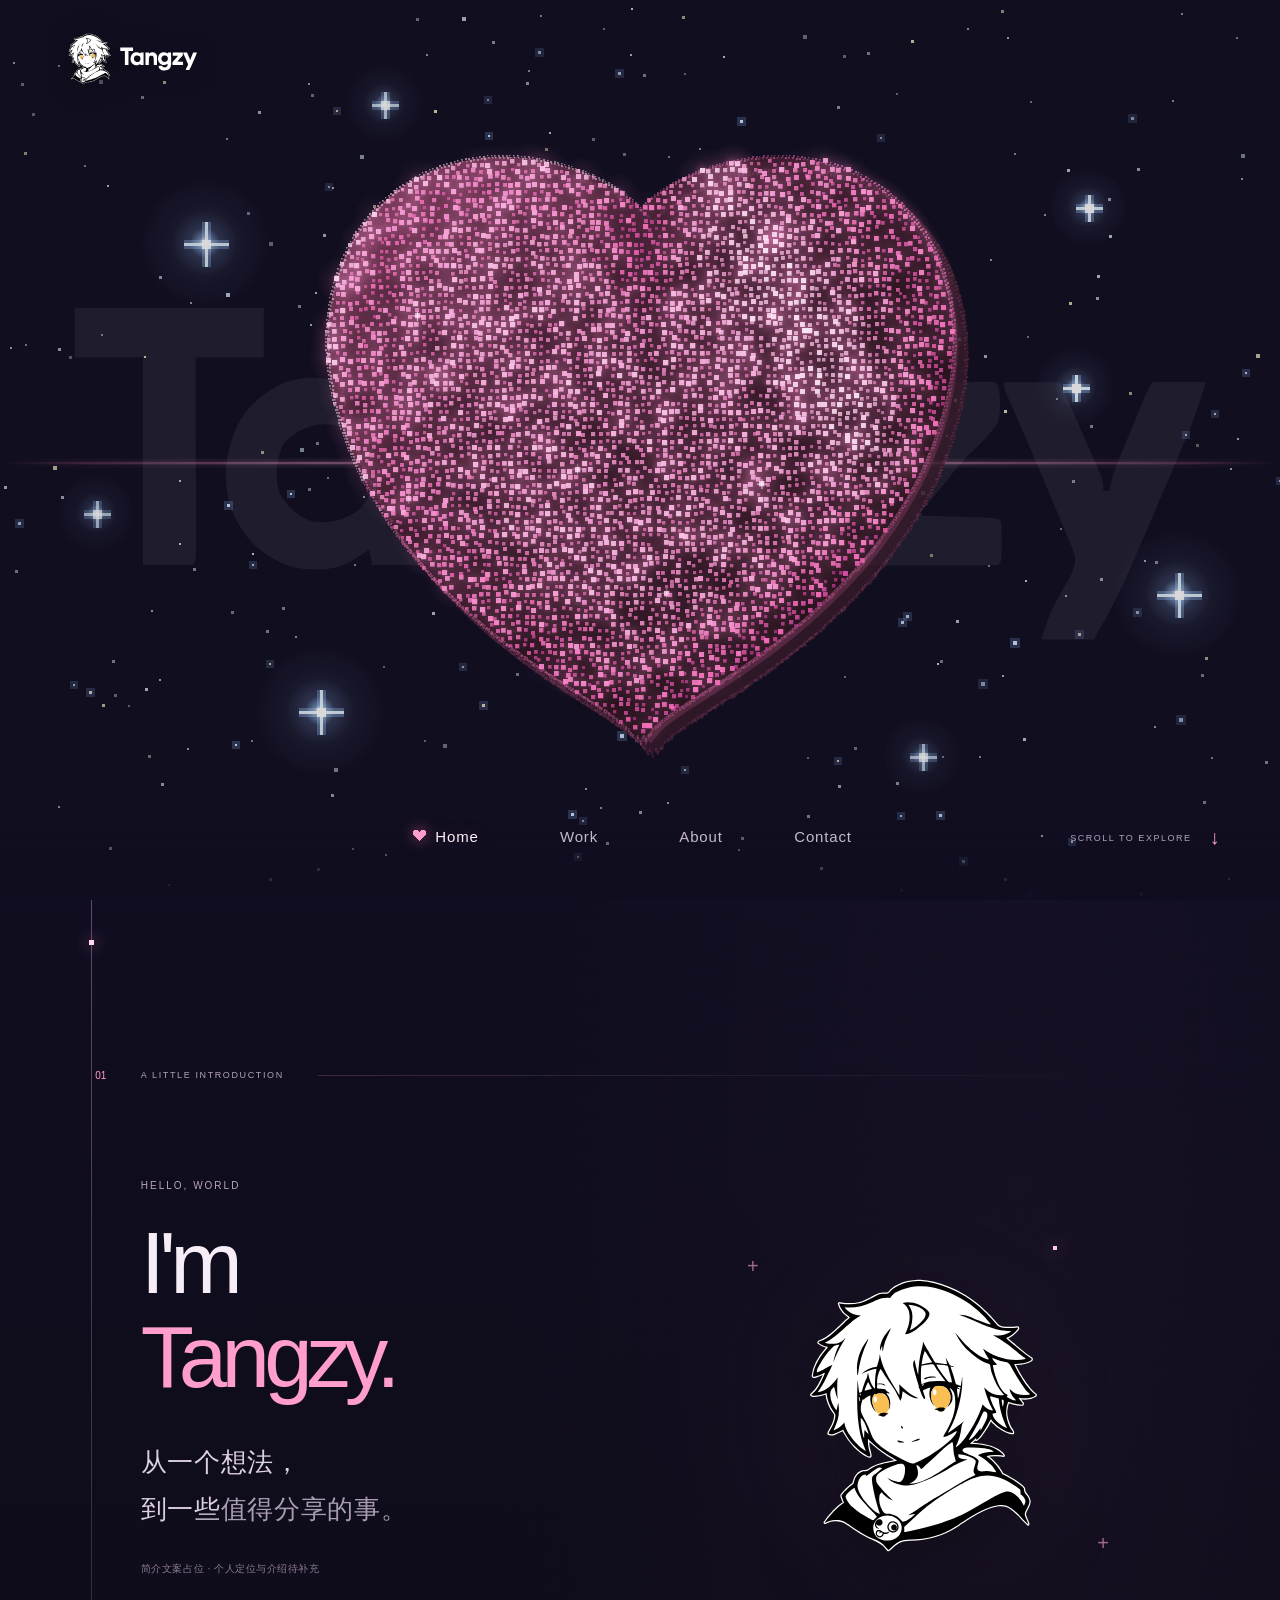
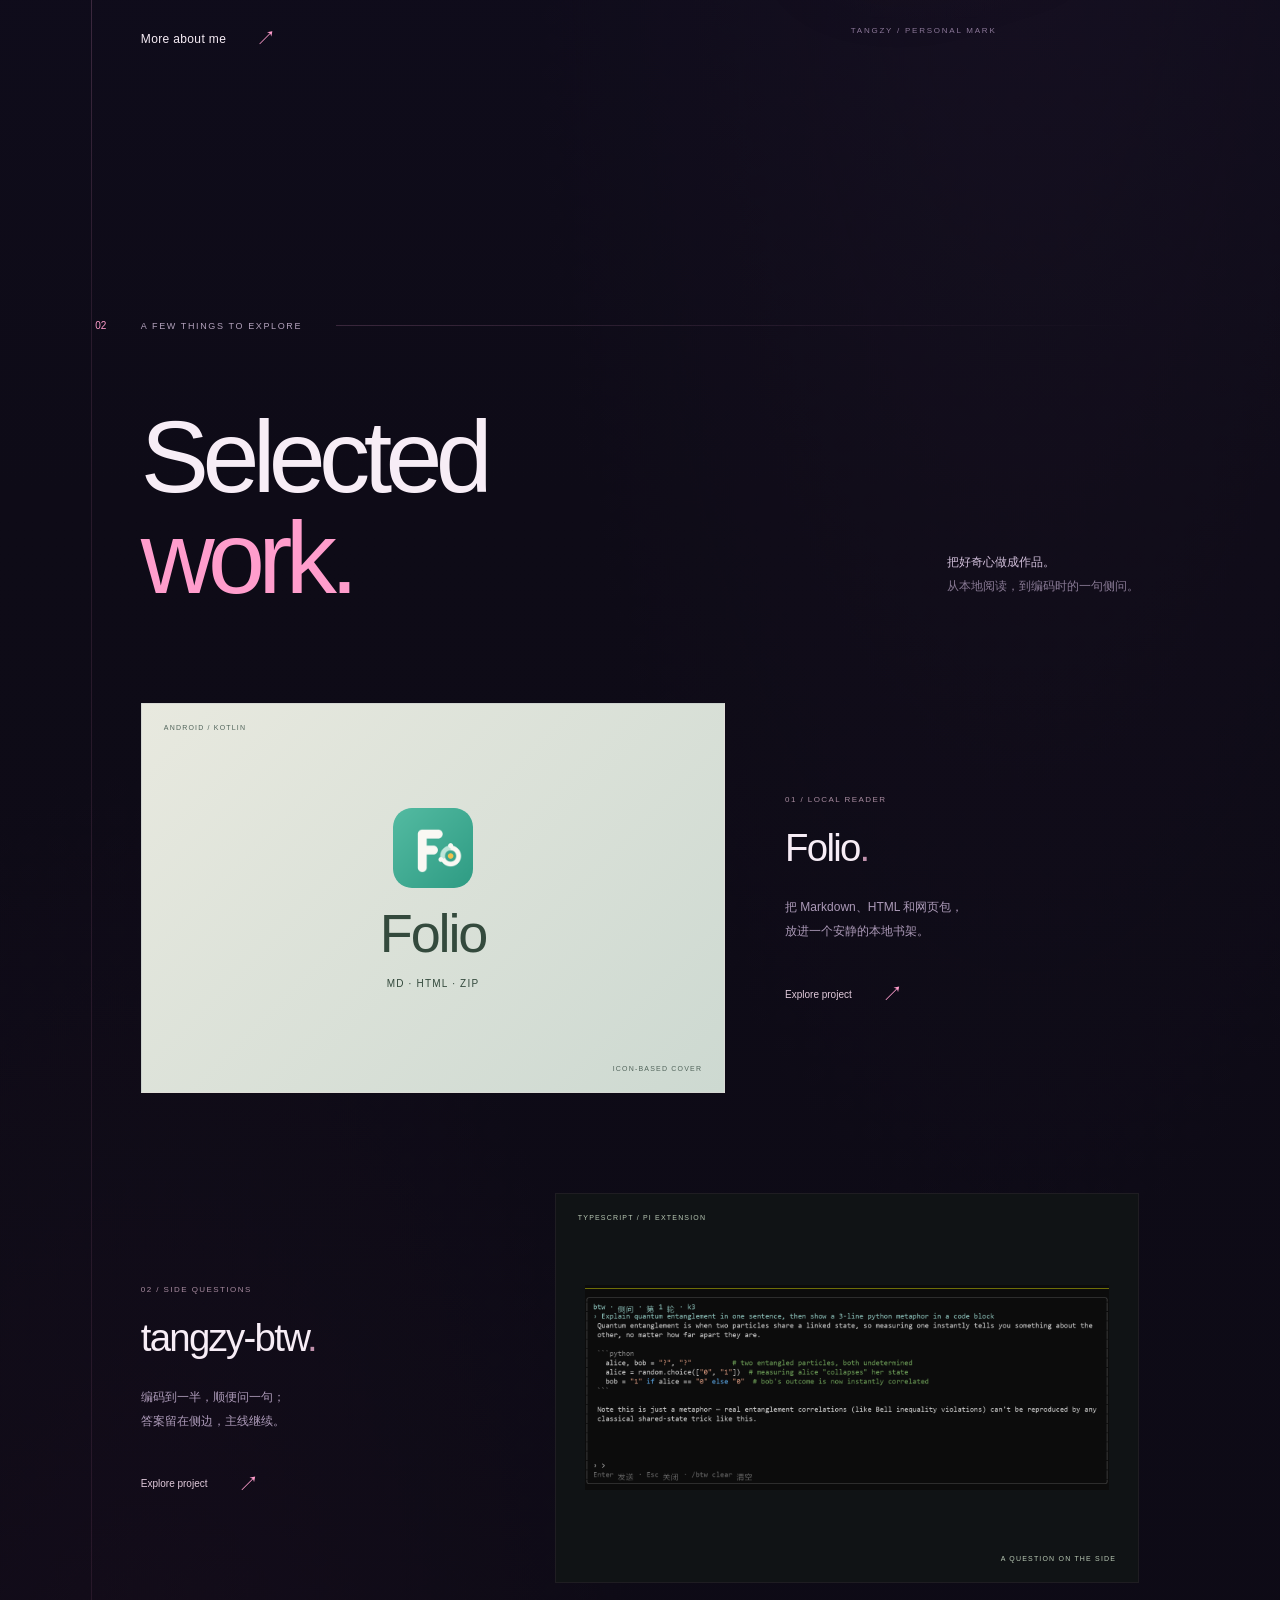
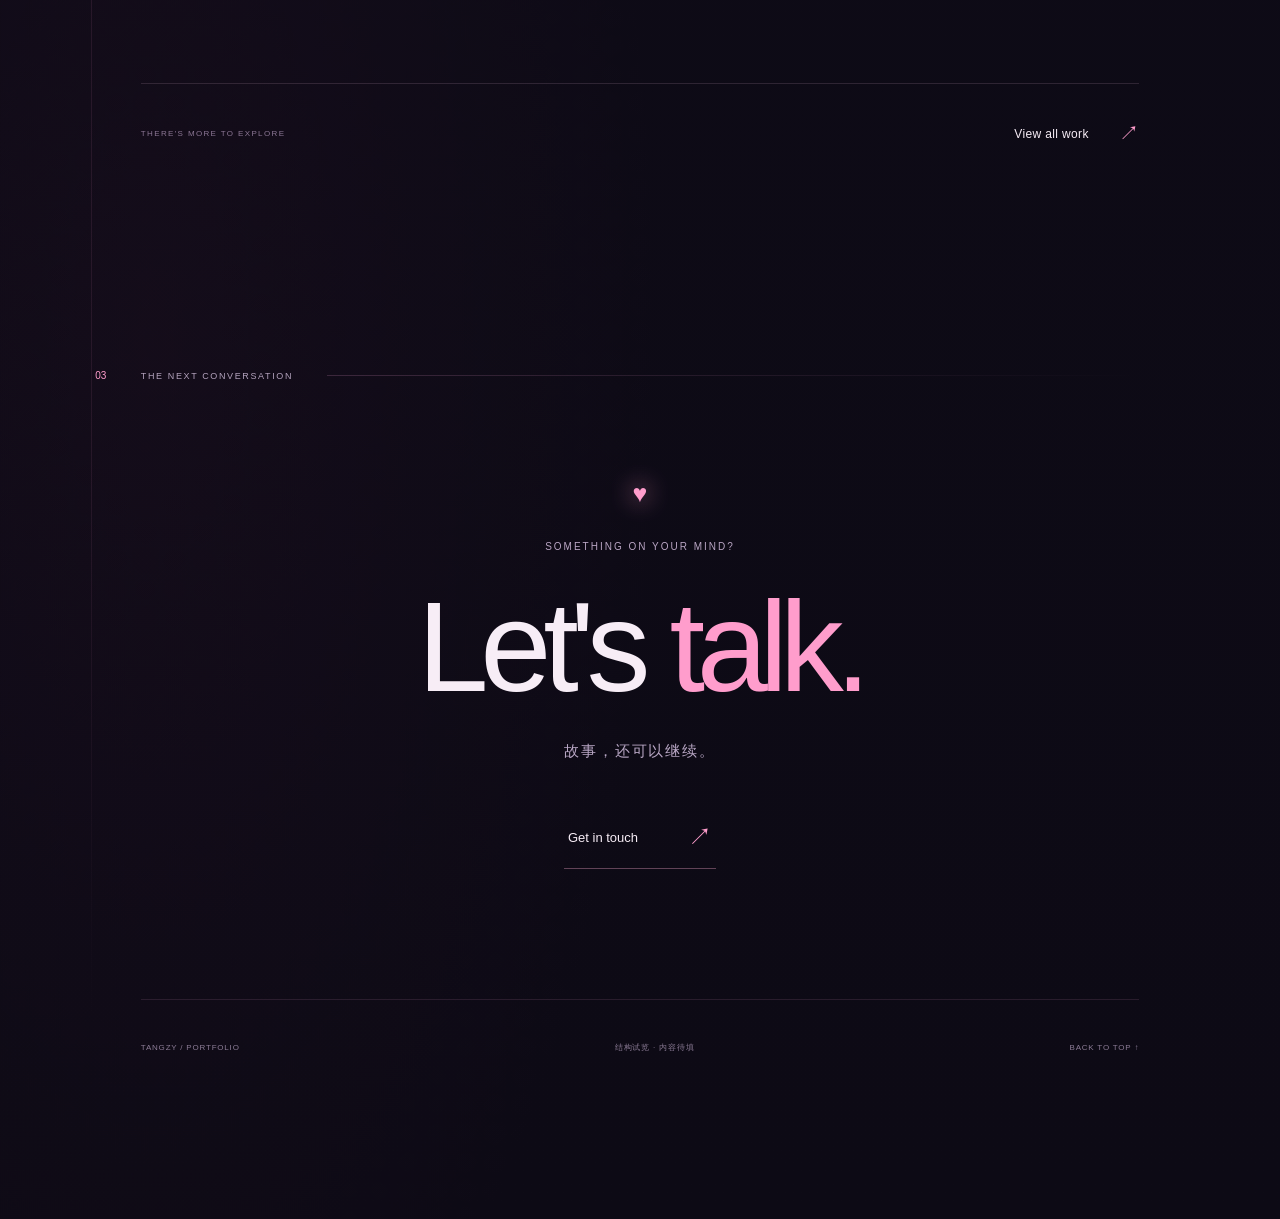
==== commit 22248e35: "Link Contact More to the personal blog" ====
--- a/docs/index.html
+++ b/docs/index.html
@@ -2,7 +2,7 @@
 <html lang="zh-CN"><head><meta charset="utf-8"><meta name="viewport" content="width=device-width,initial-scale=1"><meta name="color-scheme" content="dark"><title>Tangzy · Work &amp; Ideas</title><meta name="description" content="Tangzy 的个人作品集：阅读工具、编码实验与研究探索。"><link rel="canonical" href="https://tangzy0121.github.io/Tangzy0121/">
 <link rel="icon" href="assets/tangzy-avatar-dark.svg" type="image/svg+xml"><link rel="stylesheet" href="style.css"><link rel="stylesheet" href="work/home-teasers.css"><link rel="stylesheet" href="poster-transitions.css"><link rel="stylesheet" href="poster-minimal.css"><link rel="stylesheet" href="about/style.css"><link rel="stylesheet" href="about/terminal.css"><link rel="stylesheet" href="about/readability.css"><link rel="stylesheet" href="about/terminal-size.css"><link rel="stylesheet" href="contact/style.css"><link rel="stylesheet" href="contact/email-form.css"><link rel="stylesheet" href="contact/mail-motion.css"><link rel="stylesheet" href="terminal/style.css"><link rel="stylesheet" href="contact/practical.css"></head>
 <body data-variant="A" data-page="home">
-<!-- Tangzy portfolio v0.73: More pixel heart; based on approved v0.71. -->
+<!-- Tangzy portfolio v0.74: More links to the personal blog; based on approved v0.71. -->
 <a class="brand" href="#home" aria-label="Tangzy · Home"><svg class="logo" focusable="false" xmlns="http://www.w3.org/2000/svg" width="1504" height="640" viewBox="0 0 1504 640" role="img" aria-labelledby="title description"><title id="title">Tangzy — horizontal-dark</title><desc id="description">Tangzy primary horizontal logo with transparent background.</desc><metadata>Tangzy Identity v1 assets, 2026-10-24. Editable vector paths traced from approved artwork; no embedded raster or font dependency. Gold #FABF53, black #000000, white #FFFFFF.</metadata><g id="horizontal-lockup"><g transform="translate(32 32) scale(0.5625)"><g transform="translate(58.1060 28.8783) scale(0.771274)" id="portrait"><path d="M0 0 C2.93 -0.07 5.79 0.02 8.71 0.18 C9.45 0.22 10.19 0.27 10.95 0.31 C53.78 2.89 95.01 14.32 134.71 30.18 C135.22 30.39 135.22 30.39 137.79 31.41 C161.2 40.81 184.38 51.68 205.83 65.01 C207.81 66.24 209.8 67.45 211.79 68.66 C220.72 74.12 229.29 79.97 237.71 86.18 C238.34 86.64 238.97 87.11 239.62 87.58 C257 100.36 274.79 113.71 289.8 129.28 C291.56 131.03 293.36 132.63 295.25 134.23 C300.15 138.49 304.74 143.07 309.33 147.67 C310.77 149.12 312.22 150.56 313.67 152 C318.89 157.23 323.9 162.57 328.71 168.18 C330.37 170.02 332.04 171.86 333.71 173.68 C338.79 179.26 343.78 184.88 348.63 190.65 C349.16 191.27 349.69 191.89 350.23 192.53 C351.28 193.77 352.32 195.02 353.36 196.26 C358.5 202.33 362.74 205.69 370.71 207.31 C371.49 207.47 372.27 207.64 373.07 207.81 C397.73 212.74 421.93 211.01 446.71 208.18 C447.43 210.38 447.43 210.38 447.71 213.18 C446.3 215.58 446.3 215.58 444.21 218 C443.88 218.39 443.88 218.39 442.18 220.39 C441.37 221.31 440.55 222.23 439.71 223.18 C439.2 223.8 438.68 224.42 438.15 225.06 C434.06 229.92 429.73 233.88 424.65 237.68 C423.91 238.24 423.18 238.8 422.42 239.37 C413.75 245.8 404.69 251.04 394.71 255.18 C399.22 260.91 404.28 265.27 409.98 269.8 C413.38 272.52 416.73 275.29 420.09 278.06 C420.82 278.66 421.54 279.26 422.3 279.88 C427.29 284 432.25 288.16 437.18 292.35 C441.38 295.92 445.64 299.41 449.91 302.88 C452.41 304.94 454.88 307.02 457.34 309.12 C473.72 323.08 490.6 336.52 508.71 348.18 C508.57 350.47 508.57 350.47 507.71 353.18 C487.25 368.46 455.05 369.55 430.71 371.18 C439.13 392.13 450.52 411.79 462.35 430.97 C463.64 433.06 464.91 435.17 466.19 437.27 C475.85 453.11 486.39 468.3 498.71 482.18 C499 482.53 499 482.53 500.49 484.29 C508.24 493.46 516.79 502.38 526.71 509.18 C526.41 511.06 526.41 511.06 525.71 513.18 C505.65 525.77 472.49 527.12 449.71 522.18 C454.06 529.68 458.93 536.05 464.89 542.32 C466.43 544.02 466.43 544.02 468.71 547.18 C468.55 550.1 468.55 550.1 467.71 552.18 C463.46 553.31 459.65 553.1 455.34 552.56 C454.61 552.47 453.88 552.38 453.12 552.29 C436.21 550.03 419.84 545.66 403.71 540.18 C394.1 563.76 391.66 593.63 398.71 618.18 C399.07 619.55 399.42 620.92 399.78 622.29 C404.68 640.6 412.75 658.09 424.56 673 C426.03 675.8 425.62 677.22 424.71 680.18 C405.53 679.01 384.17 667.99 368.71 657.18 C367.76 656.58 366.8 655.98 365.82 655.36 C359.02 651.05 353.19 646.23 347.39 640.7 C345.34 638.77 343.3 637.03 341.09 635.31 C337.65 632.43 335.01 628.96 332.27 625.43 C331.82 624.85 331.37 624.27 330.91 623.68 C327.71 619.44 327.71 619.44 327.71 617.18 C324.85 619.68 323.42 622.4 321.74 625.79 C321.18 626.91 320.61 628.03 320.03 629.18 C319.73 629.78 319.44 630.37 319.13 630.98 C313.33 642.53 307.08 653.55 299.71 664.18 C298.76 665.59 297.81 666.99 296.86 668.39 C273.69 702.19 273.69 702.19 261.71 710.18 C260.71 709.18 260.71 709.18 260.65 705.62 C260.67 704.49 260.69 703.35 260.71 702.18 C256.19 706.1 251.74 710.07 247.34 714.12 C242.31 718.71 237.09 723.01 231.71 727.18 C235.94 728.16 240.14 728.49 244.46 728.76 C246.02 728.87 247.58 728.98 249.14 729.08 C249.96 729.14 250.77 729.2 251.61 729.25 C296.19 732.41 344.37 739.68 377.71 772.18 C379.99 775.06 381.97 777.96 383.71 781.18 C375.51 780.32 375.51 780.32 371.72 779.67 C363.15 778.28 354.76 777.97 346.09 777.93 C345.53 777.93 345.53 777.93 342.69 777.91 C330.96 777.95 319.93 779.81 308.71 783.18 C308.71 783.84 308.71 784.5 308.71 785.18 C310.02 786.37 310.02 786.37 311.86 787.69 C312.53 788.18 313.2 788.66 313.89 789.17 C314.62 789.69 315.34 790.21 316.09 790.75 C322.64 795.58 328.83 800.53 334.71 806.18 C335.29 806.72 335.86 807.26 336.46 807.82 C351.22 821.69 362.81 837.1 372.72 854.74 C374.71 858.18 374.71 858.18 376.48 860.53 C377.71 862.18 377.71 862.18 377.71 864.18 C378.52 864.42 379.33 864.66 380.16 864.9 C384.49 866.47 388.41 868.51 392.46 870.68 C392.88 870.91 392.88 870.91 394.98 872.03 C397.56 873.41 400.14 874.79 402.71 876.18 C403.48 876.6 404.25 877.01 405.04 877.44 C420.89 885.97 436.43 895.21 450.71 906.18 C451.27 906.61 451.83 907.04 452.41 907.48 C469.02 920.14 469.02 920.14 473.71 927.18 C473.94 929.28 474.16 931.39 474.34 933.49 C475.36 943.98 478.41 949.38 485.62 956.84 C493.33 964.84 497.97 974.88 499.09 985.87 C498.69 997.12 492.86 1007.3 487.81 1017.06 C485.92 1020.72 484.08 1024.41 482.27 1028.12 C481.93 1028.79 481.59 1029.47 481.24 1030.16 C478.08 1036.7 476.65 1042.91 479.08 1049.94 C479.75 1051.62 480.44 1053.29 481.15 1054.96 C481.33 1055.41 481.33 1055.41 482.24 1057.67 C483.38 1060.49 484.54 1063.31 485.71 1066.12 C486.88 1068.96 488.03 1071.8 489.19 1074.65 C489.9 1076.42 490.63 1078.18 491.36 1079.94 C491.68 1080.73 492.01 1081.52 492.34 1082.34 C492.48 1082.68 492.48 1082.68 493.22 1084.45 C493.71 1086.18 493.71 1086.18 492.71 1088.18 C489.42 1084.92 486.13 1081.64 482.84 1078.37 C481.73 1077.26 480.61 1076.15 479.49 1075.04 C474.02 1069.61 468.62 1064.19 463.61 1058.32 C459.54 1053.74 455.17 1049.42 450.84 1045.08 C449.17 1043.39 447.51 1041.7 445.84 1040 C438.28 1032.37 430.3 1025.63 421.71 1019.18 C420.8 1018.5 419.89 1017.81 418.96 1017.1 C401.11 1003.83 381.47 999.24 359.59 1002.25 C333.96 1006.19 310.67 1015.23 287.34 1026.18 C286.62 1026.52 285.91 1026.85 285.17 1027.2 C271.66 1033.56 258.42 1040.32 245.71 1048.18 C245.33 1048.42 245.33 1048.42 243.38 1049.61 C232.69 1056.14 222.08 1062.82 211.52 1069.56 C211.01 1069.89 211.01 1069.89 208.41 1071.54 C202.82 1075.12 197.34 1078.81 191.92 1082.64 C189.1 1084.61 186.23 1086.47 183.34 1088.31 C179.24 1090.92 175.16 1093.54 171.11 1096.23 C107.79 1138.09 40.43 1153.49 -34.7 1156.45 C-42.89 1156.78 -51.02 1157.26 -59.16 1158.14 C-59.89 1158.22 -60.63 1158.3 -61.39 1158.38 C-84.67 1161.08 -105.64 1179.6 -122.05 1195.12 C-125.26 1198.08 -128.72 1200.67 -132.29 1203.18 C-136.44 1198.61 -140.48 1193.99 -144.29 1189.12 C-159.76 1169.74 -179.89 1161.09 -202.23 1151.75 C-231.1 1139.64 -257.47 1123.81 -283.29 1106.18 C-335.41 1070.63 -335.41 1070.63 -366.29 1069.18 C-366.65 1069.16 -366.65 1069.16 -368.45 1069.03 C-383.59 1068.42 -398.33 1072.9 -411.59 1079.93 C-412.48 1080.35 -413.37 1080.76 -414.29 1081.18 C-414.95 1080.85 -415.61 1080.52 -416.29 1080.18 C-407.91 1067.73 -399.02 1055.87 -388.77 1044.88 C-386.8 1042.74 -384.89 1040.57 -382.99 1038.37 C-379.28 1034.11 -375.36 1030.1 -371.35 1026.12 C-370.69 1025.45 -370.02 1024.78 -369.34 1024.1 C-365.37 1020.14 -361.29 1016.36 -357.05 1012.7 C-355.03 1010.96 -353.07 1009.17 -351.1 1007.37 C-344.57 1001.54 -337.58 996.04 -330.29 991.18 C-332.4 984.36 -335.03 977.85 -337.86 971.3 C-341.18 963.48 -341.18 963.48 -341.29 959.18 C-339.92 956.51 -339.92 956.51 -337.85 953.87 C-337.48 953.4 -337.48 953.4 -335.63 951.02 C-327.95 941.72 -327.95 941.72 -325.29 939.18 C-324.63 939.18 -323.97 939.18 -323.29 939.18 C-323.02 938.59 -322.75 937.99 -322.47 937.37 C-320.56 933.83 -317.66 931.45 -314.73 928.75 C-314.07 928.14 -313.42 927.53 -312.75 926.91 C-305.82 920.57 -298.4 914.93 -290.84 909.38 C-286.8 906.26 -286.41 902.9 -285.41 898.12 C-283.99 891.76 -282.45 885.93 -279.29 880.18 C-279.07 879.78 -279.07 879.78 -277.98 877.74 C-270.95 865.29 -261.56 856.2 -247.75 851.79 C-243.49 850.74 -239.21 850.65 -234.85 850.43 C-226.12 849.81 -220.85 848.18 -214.29 842.18 C-186.21 819.71 -141.06 814 -106.74 806.98 C-101.8 805.97 -97.02 804.95 -92.29 803.18 C-96.55 799.47 -101.14 796.99 -106.1 794.37 C-114.21 790 -122.1 785.32 -129.91 780.43 C-130.9 779.82 -131.88 779.21 -132.89 778.57 C-139.16 774.62 -145.26 770.48 -151.29 766.18 C-152.48 765.34 -153.68 764.5 -154.87 763.66 C-170.64 752.47 -185.58 740.53 -199.82 727.44 C-201.9 725.54 -204.02 723.7 -206.16 721.87 C-212.19 716.65 -217.7 710.85 -223.29 705.18 C-224.11 727.43 -221.03 747.69 -214.58 768.99 C-211.67 778.65 -211.67 778.65 -212.29 783.18 C-212.95 783.84 -213.61 784.5 -214.29 785.18 C-219.82 784.95 -224.25 782.48 -229.04 779.93 C-229.87 779.49 -230.7 779.05 -231.55 778.6 C-240.72 773.59 -249.07 767.61 -257.29 761.18 C-257.88 760.72 -258.47 760.26 -259.08 759.79 C-267.46 753.15 -275.03 745.64 -282.6 738.12 C-283.52 737.21 -284.44 736.3 -285.39 735.36 C-302.61 718.05 -316.15 697.77 -327.85 676.43 C-328.39 675.46 -328.93 674.48 -329.48 673.47 C-329.98 672.56 -330.47 671.64 -330.98 670.7 C-331.43 669.88 -331.87 669.06 -332.33 668.21 C-333.29 666.18 -333.29 666.18 -333.29 664.18 C-333.59 664.33 -333.59 664.33 -335.08 665.08 C-380.59 687.74 -380.59 687.74 -396.77 683.21 C-397.6 682.87 -398.43 682.53 -399.29 682.18 C-398.76 677.29 -396.35 673.75 -393.79 669.68 C-382.36 650.84 -365.44 618.12 -369.29 595.18 C-370.79 592.66 -372.18 590.71 -374.04 588.5 C-393.81 563.13 -405.12 533.08 -408.29 501.18 C-408.57 501.28 -408.57 501.28 -410.01 501.76 C-427.21 507.52 -445.1 513.27 -463.41 513.37 C-464.59 513.39 -465.77 513.4 -466.98 513.41 C-470.23 513.19 -472.42 512.68 -475.29 511.18 C-475.62 510.52 -475.95 509.86 -476.29 509.18 C-474.24 506.42 -472.31 504.2 -469.6 502.06 C-444.15 481.3 -427.19 440.84 -415.29 411.18 C-418.51 411.18 -419.81 411.74 -422.66 413.12 C-423.53 413.54 -424.41 413.96 -425.31 414.39 C-426.25 414.83 -427.19 415.28 -428.16 415.75 C-435.91 419.35 -443.68 422.59 -451.79 425.31 C-452.65 425.6 -453.52 425.9 -454.41 426.2 C-458.78 427.62 -462.64 428.74 -467.29 428.18 C-469.29 426.18 -469.29 426.18 -469.33 424.12 C-463.87 378.55 -436.2 335.56 -406.4 301.75 C-404.62 299.59 -403.38 297.74 -402.29 295.18 C-402.73 295.09 -402.73 295.09 -404.94 294.59 C-419.02 291.17 -433.52 286.26 -444.29 276.18 C-443.77 274.39 -443.77 274.39 -442.29 272.18 C-439.7 270.94 -437.22 269.91 -434.54 268.93 C-415.22 261.39 -397.63 249.27 -382.08 235.61 C-379.61 233.46 -377.09 231.46 -374.48 229.5 C-370.75 226.65 -367.51 223.5 -364.24 220.14 C-362.39 218.28 -360.47 216.57 -358.48 214.87 C-355.09 211.96 -351.92 208.86 -348.79 205.68 C-345.76 202.61 -342.71 199.6 -339.41 196.81 C-335.67 193.62 -332.24 190.17 -328.79 186.68 C-324.74 182.59 -320.67 178.61 -316.28 174.88 C-312.21 171.4 -308.26 167.77 -304.29 164.18 C-305.6 160.25 -308.03 159.16 -311.35 157 C-325.04 147.58 -336.23 135.7 -344.29 121.18 C-344.54 120.74 -344.54 120.74 -345.83 118.48 C-348.98 112.62 -350.78 106.64 -352.29 100.18 C-351.52 100.3 -350.76 100.43 -349.97 100.55 C-346.41 101.11 -342.85 101.65 -339.29 102.18 C-338.17 102.36 -337.06 102.54 -335.91 102.72 C-326.02 104.18 -316.34 104.58 -306.35 104.56 C-305.55 104.56 -304.74 104.56 -303.91 104.56 C-290.06 104.51 -276.79 103.45 -263.29 100.18 C-262.45 99.99 -261.61 99.79 -260.74 99.58 C-241.12 94.78 -223.3 85.35 -205.54 76 C-168.82 56.7 -168.82 56.7 -149.87 57.25 C-134.43 57.65 -134.43 57.65 -129.12 53.21 C-125.89 50.06 -123.01 46.61 -120.09 43.17 C-107.31 29.11 -87.7 20.01 -70.29 13.18 C-69.62 12.92 -68.95 12.66 -68.25 12.38 C-46.43 4.01 -23.19 1.29 0 0 Z " fill="#FFFFFF" transform="translate(563.2890625,24.81640625)" id="portrait-dark-keyline" stroke="#FFFFFF" stroke-width="11" stroke-linejoin="round" />
 <path d="M0 0 C2.93 -0.07 5.79 0.02 8.71 0.18 C9.45 0.22 10.19 0.27 10.95 0.31 C53.78 2.89 95.01 14.32 134.71 30.18 C135.22 30.39 135.22 30.39 137.79 31.41 C161.2 40.81 184.38 51.68 205.83 65.01 C207.81 66.24 209.8 67.45 211.79 68.66 C220.72 74.12 229.29 79.97 237.71 86.18 C238.34 86.64 238.97 87.11 239.62 87.58 C257 100.36 274.79 113.71 289.8 129.28 C291.56 131.03 293.36 132.63 295.25 134.23 C300.15 138.49 304.74 143.07 309.33 147.67 C310.77 149.12 312.22 150.56 313.67 152 C318.89 157.23 323.9 162.57 328.71 168.18 C330.37 170.02 332.04 171.86 333.71 173.68 C338.79 179.26 343.78 184.88 348.63 190.65 C349.16 191.27 349.69 191.89 350.23 192.53 C351.28 193.77 352.32 195.02 353.36 196.26 C358.5 202.33 362.74 205.69 370.71 207.31 C371.49 207.47 372.27 207.64 373.07 207.81 C397.73 212.74 421.93 211.01 446.71 208.18 C447.43 210.38 447.43 210.38 447.71 213.18 C446.3 215.58 446.3 215.58 444.21 218 C443.88 218.39 443.88 218.39 442.18 220.39 C441.37 221.31 440.55 222.23 439.71 223.18 C439.2 223.8 438.68 224.42 438.15 225.06 C434.06 229.92 429.73 233.88 424.65 237.68 C423.91 238.24 423.18 238.8 422.42 239.37 C413.75 245.8 404.69 251.04 394.71 255.18 C399.22 260.91 404.28 265.27 409.98 269.8 C413.38 272.52 416.73 275.29 420.09 278.06 C420.82 278.66 421.54 279.26 422.3 279.88 C427.29 284 432.25 288.16 437.18 292.35 C441.38 295.92 445.64 299.41 449.91 302.88 C452.41 304.94 454.88 307.02 457.34 309.12 C473.72 323.08 490.6 336.52 508.71 348.18 C508.57 350.47 508.57 350.47 507.71 353.18 C487.25 368.46 455.05 369.55 430.71 371.18 C439.13 392.13 450.52 411.79 462.35 430.97 C463.64 433.06 464.91 435.17 466.19 437.27 C475.85 453.11 486.39 468.3 498.71 482.18 C499 482.53 499 482.53 500.49 484.29 C508.24 493.46 516.79 502.38 526.71 509.18 C526.41 511.06 526.41 511.06 525.71 513.18 C505.65 525.77 472.49 527.12 449.71 522.18 C454.06 529.68 458.93 536.05 464.89 542.32 C466.43 544.02 466.43 544.02 468.71 547.18 C468.55 550.1 468.55 550.1 467.71 552.18 C463.46 553.31 459.65 553.1 455.34 552.56 C454.61 552.47 453.88 552.38 453.12 552.29 C436.21 550.03 419.84 545.66 403.71 540.18 C394.1 563.76 391.66 593.63 398.71 618.18 C399.07 619.55 399.42 620.92 399.78 622.29 C404.68 640.6 412.75 658.09 424.56 673 C426.03 675.8 425.62 677.22 424.71 680.18 C405.53 679.01 384.17 667.99 368.71 657.18 C367.76 656.58 366.8 655.98 365.82 655.36 C359.02 651.05 353.19 646.23 347.39 640.7 C345.34 638.77 343.3 637.03 341.09 635.31 C337.65 632.43 335.01 628.96 332.27 625.43 C331.82 624.85 331.37 624.27 330.91 623.68 C327.71 619.44 327.71 619.44 327.71 617.18 C324.85 619.68 323.42 622.4 321.74 625.79 C321.18 626.91 320.61 628.03 320.03 629.18 C319.73 629.78 319.44 630.37 319.13 630.98 C313.33 642.53 307.08 653.55 299.71 664.18 C298.76 665.59 297.81 666.99 296.86 668.39 C273.69 702.19 273.69 702.19 261.71 710.18 C260.71 709.18 260.71 709.18 260.65 705.62 C260.67 704.49 260.69 703.35 260.71 702.18 C256.19 706.1 251.74 710.07 247.34 714.12 C242.31 718.71 237.09 723.01 231.71 727.18 C235.94 728.16 240.14 728.49 244.46 728.76 C246.02 728.87 247.58 728.98 249.14 729.08 C249.96 729.14 250.77 729.2 251.61 729.25 C296.19 732.41 344.37 739.68 377.71 772.18 C379.99 775.06 381.97 777.96 383.71 781.18 C375.51 780.32 375.51 780.32 371.72 779.67 C363.15 778.28 354.76 777.97 346.09 777.93 C345.53 777.93 345.53 777.93 342.69 777.91 C330.96 777.95 319.93 779.81 308.71 783.18 C308.71 783.84 308.71 784.5 308.71 785.18 C310.02 786.37 310.02 786.37 311.86 787.69 C312.53 788.18 313.2 788.66 313.89 789.17 C314.62 789.69 315.34 790.21 316.09 790.75 C322.64 795.58 328.83 800.53 334.71 806.18 C335.29 806.72 335.86 807.26 336.46 807.82 C351.22 821.69 362.81 837.1 372.72 854.74 C374.71 858.18 374.71 858.18 376.48 860.53 C377.71 862.18 377.71 862.18 377.71 864.18 C378.52 864.42 379.33 864.66 380.16 864.9 C384.49 866.47 388.41 868.51 392.46 870.68 C392.88 870.91 392.88 870.91 394.98 872.03 C397.56 873.41 400.14 874.79 402.71 876.18 C403.48 876.6 404.25 877.01 405.04 877.44 C420.89 885.97 436.43 895.21 450.71 906.18 C451.27 906.61 451.83 907.04 452.41 907.48 C469.02 920.14 469.02 920.14 473.71 927.18 C473.94 929.28 474.16 931.39 474.34 933.49 C475.36 943.98 478.41 949.38 485.62 956.84 C493.33 964.84 497.97 974.88 499.09 985.87 C498.69 997.12 492.86 1007.3 487.81 1017.06 C485.92 1020.72 484.08 1024.41 482.27 1028.12 C481.93 1028.79 481.59 1029.47 481.24 1030.16 C478.08 1036.7 476.65 1042.91 479.08 1049.94 C479.75 1051.62 480.44 1053.29 481.15 1054.96 C481.33 1055.41 481.33 1055.41 482.24 1057.67 C483.38 1060.49 484.54 1063.31 485.71 1066.12 C486.88 1068.96 488.03 1071.8 489.19 1074.65 C489.9 1076.42 490.63 1078.18 491.36 1079.94 C491.68 1080.73 492.01 1081.52 492.34 1082.34 C492.48 1082.68 492.48 1082.68 493.22 1084.45 C493.71 1086.18 493.71 1086.18 492.71 1088.18 C489.42 1084.92 486.13 1081.64 482.84 1078.37 C481.73 1077.26 480.61 1076.15 479.49 1075.04 C474.02 1069.61 468.62 1064.19 463.61 1058.32 C459.54 1053.74 455.17 1049.42 450.84 1045.08 C449.17 1043.39 447.51 1041.7 445.84 1040 C438.28 1032.37 430.3 1025.63 421.71 1019.18 C420.8 1018.5 419.89 1017.81 418.96 1017.1 C401.11 1003.83 381.47 999.24 359.59 1002.25 C333.96 1006.19 310.67 1015.23 287.34 1026.18 C286.62 1026.52 285.91 1026.85 285.17 1027.2 C271.66 1033.56 258.42 1040.32 245.71 1048.18 C245.33 1048.42 245.33 1048.42 243.38 1049.61 C232.69 1056.14 222.08 1062.82 211.52 1069.56 C211.01 1069.89 211.01 1069.89 208.41 1071.54 C202.82 1075.12 197.34 1078.81 191.92 1082.64 C189.1 1084.61 186.23 1086.47 183.34 1088.31 C179.24 1090.92 175.16 1093.54 171.11 1096.23 C107.79 1138.09 40.43 1153.49 -34.7 1156.45 C-42.89 1156.78 -51.02 1157.26 -59.16 1158.14 C-59.89 1158.22 -60.63 1158.3 -61.39 1158.38 C-84.67 1161.08 -105.64 1179.6 -122.05 1195.12 C-125.26 1198.08 -128.72 1200.67 -132.29 1203.18 C-136.44 1198.61 -140.48 1193.99 -144.29 1189.12 C-159.76 1169.74 -179.89 1161.09 -202.23 1151.75 C-231.1 1139.64 -257.47 1123.81 -283.29 1106.18 C-335.41 1070.63 -335.41 1070.63 -366.29 1069.18 C-366.65 1069.16 -366.65 1069.16 -368.45 1069.03 C-383.59 1068.42 -398.33 1072.9 -411.59 1079.93 C-412.48 1080.35 -413.37 1080.76 -414.29 1081.18 C-414.95 1080.85 -415.61 1080.52 -416.29 1080.18 C-407.91 1067.73 -399.02 1055.87 -388.77 1044.88 C-386.8 1042.74 -384.89 1040.57 -382.99 1038.37 C-379.28 1034.11 -375.36 1030.1 -371.35 1026.12 C-370.69 1025.45 -370.02 1024.78 -369.34 1024.1 C-365.37 1020.14 -361.29 1016.36 -357.05 1012.7 C-355.03 1010.96 -353.07 1009.17 -351.1 1007.37 C-344.57 1001.54 -337.58 996.04 -330.29 991.18 C-332.4 984.36 -335.03 977.85 -337.86 971.3 C-341.18 963.48 -341.18 963.48 -341.29 959.18 C-339.92 956.51 -339.92 956.51 -337.85 953.87 C-337.48 953.4 -337.48 953.4 -335.63 951.02 C-327.95 941.72 -327.95 941.72 -325.29 939.18 C-324.63 939.18 -323.97 939.18 -323.29 939.18 C-323.02 938.59 -322.75 937.99 -322.47 937.37 C-320.56 933.83 -317.66 931.45 -314.73 928.75 C-314.07 928.14 -313.42 927.53 -312.75 926.91 C-305.82 920.57 -298.4 914.93 -290.84 909.38 C-286.8 906.26 -286.41 902.9 -285.41 898.12 C-283.99 891.76 -282.45 885.93 -279.29 880.18 C-279.07 879.78 -279.07 879.78 -277.98 877.74 C-270.95 865.29 -261.56 856.2 -247.75 851.79 C-243.49 850.74 -239.21 850.65 -234.85 850.43 C-226.12 849.81 -220.85 848.18 -214.29 842.18 C-186.21 819.71 -141.06 814 -106.74 806.98 C-101.8 805.97 -97.02 804.95 -92.29 803.18 C-96.55 799.47 -101.14 796.99 -106.1 794.37 C-114.21 790 -122.1 785.32 -129.91 780.43 C-130.9 779.82 -131.88 779.21 -132.89 778.57 C-139.16 774.62 -145.26 770.48 -151.29 766.18 C-152.48 765.34 -153.68 764.5 -154.87 763.66 C-170.64 752.47 -185.58 740.53 -199.82 727.44 C-201.9 725.54 -204.02 723.7 -206.16 721.87 C-212.19 716.65 -217.7 710.85 -223.29 705.18 C-224.11 727.43 -221.03 747.69 -214.58 768.99 C-211.67 778.65 -211.67 778.65 -212.29 783.18 C-212.95 783.84 -213.61 784.5 -214.29 785.18 C-219.82 784.95 -224.25 782.48 -229.04 779.93 C-229.87 779.49 -230.7 779.05 -231.55 778.6 C-240.72 773.59 -249.07 767.61 -257.29 761.18 C-257.88 760.72 -258.47 760.26 -259.08 759.79 C-267.46 753.15 -275.03 745.64 -282.6 738.12 C-283.52 737.21 -284.44 736.3 -285.39 735.36 C-302.61 718.05 -316.15 697.77 -327.85 676.43 C-328.39 675.46 -328.93 674.48 -329.48 673.47 C-329.98 672.56 -330.47 671.64 -330.98 670.7 C-331.43 669.88 -331.87 669.06 -332.33 668.21 C-333.29 666.18 -333.29 666.18 -333.29 664.18 C-333.59 664.33 -333.59 664.33 -335.08 665.08 C-380.59 687.74 -380.59 687.74 -396.77 683.21 C-397.6 682.87 -398.43 682.53 -399.29 682.18 C-398.76 677.29 -396.35 673.75 -393.79 669.68 C-382.36 650.84 -365.44 618.12 -369.29 595.18 C-370.79 592.66 -372.18 590.71 -374.04 588.5 C-393.81 563.13 -405.12 533.08 -408.29 501.18 C-408.57 501.28 -408.57 501.28 -410.01 501.76 C-427.21 507.52 -445.1 513.27 -463.41 513.37 C-464.59 513.39 -465.77 513.4 -466.98 513.41 C-470.23 513.19 -472.42 512.68 -475.29 511.18 C-475.62 510.52 -475.95 509.86 -476.29 509.18 C-474.24 506.42 -472.31 504.2 -469.6 502.06 C-444.15 481.3 -427.19 440.84 -415.29 411.18 C-418.51 411.18 -419.81 411.74 -422.66 413.12 C-423.53 413.54 -424.41 413.96 -425.31 414.39 C-426.25 414.83 -427.19 415.28 -428.16 415.75 C-435.91 419.35 -443.68 422.59 -451.79 425.31 C-452.65 425.6 -453.52 425.9 -454.41 426.2 C-458.78 427.62 -462.64 428.74 -467.29 428.18 C-469.29 426.18 -469.29 426.18 -469.33 424.12 C-463.87 378.55 -436.2 335.56 -406.4 301.75 C-404.62 299.59 -403.38 297.74 -402.29 295.18 C-402.73 295.09 -402.73 295.09 -404.94 294.59 C-419.02 291.17 -433.52 286.26 -444.29 276.18 C-443.77 274.39 -443.77 274.39 -442.29 272.18 C-439.7 270.94 -437.22 269.91 -434.54 268.93 C-415.22 261.39 -397.63 249.27 -382.08 235.61 C-379.61 233.46 -377.09 231.46 -374.48 229.5 C-370.75 226.65 -367.51 223.5 -364.24 220.14 C-362.39 218.28 -360.47 216.57 -358.48 214.87 C-355.09 211.96 -351.92 208.86 -348.79 205.68 C-345.76 202.61 -342.71 199.6 -339.41 196.81 C-335.67 193.62 -332.24 190.17 -328.79 186.68 C-324.74 182.59 -320.67 178.61 -316.28 174.88 C-312.21 171.4 -308.26 167.77 -304.29 164.18 C-305.6 160.25 -308.03 159.16 -311.35 157 C-325.04 147.58 -336.23 135.7 -344.29 121.18 C-344.54 120.74 -344.54 120.74 -345.83 118.48 C-348.98 112.62 -350.78 106.64 -352.29 100.18 C-351.52 100.3 -350.76 100.43 -349.97 100.55 C-346.41 101.11 -342.85 101.65 -339.29 102.18 C-338.17 102.36 -337.06 102.54 -335.91 102.72 C-326.02 104.18 -316.34 104.58 -306.35 104.56 C-305.55 104.56 -304.74 104.56 -303.91 104.56 C-290.06 104.51 -276.79 103.45 -263.29 100.18 C-262.45 99.99 -261.61 99.79 -260.74 99.58 C-241.12 94.78 -223.3 85.35 -205.54 76 C-168.82 56.7 -168.82 56.7 -149.87 57.25 C-134.43 57.65 -134.43 57.65 -129.12 53.21 C-125.89 50.06 -123.01 46.61 -120.09 43.17 C-107.31 29.11 -87.7 20.01 -70.29 13.18 C-69.62 12.92 -68.95 12.66 -68.25 12.38 C-46.43 4.01 -23.19 1.29 0 0 Z " fill="#FFFFFF" transform="translate(563.2890625,24.81640625)" id="portrait-white-01" />
 <path d="M0 0 C2.93 -0.07 5.79 0.02 8.71 0.18 C9.45 0.22 10.19 0.27 10.95 0.31 C53.78 2.89 95.01 14.32 134.71 30.18 C135.22 30.39 135.22 30.39 137.79 31.41 C161.2 40.81 184.38 51.68 205.83 65.01 C207.81 66.24 209.8 67.45 211.79 68.66 C220.72 74.12 229.29 79.97 237.71 86.18 C238.34 86.64 238.97 87.11 239.62 87.58 C257 100.36 274.79 113.71 289.8 129.28 C291.56 131.03 293.36 132.63 295.25 134.23 C300.15 138.49 304.74 143.07 309.33 147.67 C310.77 149.12 312.22 150.56 313.67 152 C318.89 157.23 323.9 162.57 328.71 168.18 C330.37 170.02 332.04 171.86 333.71 173.68 C338.79 179.26 343.78 184.88 348.63 190.65 C349.16 191.27 349.69 191.89 350.23 192.53 C351.28 193.77 352.32 195.02 353.36 196.26 C358.5 202.33 362.74 205.69 370.71 207.31 C371.49 207.47 372.27 207.64 373.07 207.81 C397.73 212.74 421.93 211.01 446.71 208.18 C447.43 210.38 447.43 210.38 447.71 213.18 C446.3 215.58 446.3 215.58 444.21 218 C443.88 218.39 443.88 218.39 442.18 220.39 C441.37 221.31 440.55 222.23 439.71 223.18 C439.2 223.8 438.68 224.42 438.15 225.06 C434.06 229.92 429.73 233.88 424.65 237.68 C423.91 238.24 423.18 238.8 422.42 239.37 C413.75 245.8 404.69 251.04 394.71 255.18 C399.22 260.91 404.28 265.27 409.98 269.8 C413.38 272.52 416.73 275.29 420.09 278.06 C420.82 278.66 421.54 279.26 422.3 279.88 C427.29 284 432.25 288.16 437.18 292.35 C441.38 295.92 445.64 299.41 449.91 302.88 C452.41 304.94 454.88 307.02 457.34 309.12 C473.72 323.08 490.6 336.52 508.71 348.18 C508.57 350.47 508.57 350.47 507.71 353.18 C487.25 368.46 455.05 369.55 430.71 371.18 C439.13 392.13 450.52 411.79 462.35 430.97 C463.64 433.06 464.91 435.17 466.19 437.27 C475.85 453.11 486.39 468.3 498.71 482.18 C499 482.53 499 482.53 500.49 484.29 C508.24 493.46 516.79 502.38 526.71 509.18 C526.41 511.06 526.41 511.06 525.71 513.18 C505.65 525.77 472.49 527.12 449.71 522.18 C454.06 529.68 458.93 536.05 464.89 542.32 C466.43 544.02 466.43 544.02 468.71 547.18 C468.55 550.1 468.55 550.1 467.71 552.18 C463.46 553.31 459.65 553.1 455.34 552.56 C454.61 552.47 453.88 552.38 453.12 552.29 C436.21 550.03 419.84 545.66 403.71 540.18 C394.1 563.76 391.66 593.63 398.71 618.18 C399.07 619.55 399.42 620.92 399.78 622.29 C404.68 640.6 412.75 658.09 424.56 673 C426.03 675.8 425.62 677.22 424.71 680.18 C405.53 679.01 384.17 667.99 368.71 657.18 C367.76 656.58 366.8 655.98 365.82 655.36 C359.02 651.05 353.19 646.23 347.39 640.7 C345.34 638.77 343.3 637.03 341.09 635.31 C337.65 632.43 335.01 628.96 332.27 625.43 C331.82 624.85 331.37 624.27 330.91 623.68 C327.71 619.44 327.71 619.44 327.71 617.18 C324.85 619.68 323.42 622.4 321.74 625.79 C321.18 626.91 320.61 628.03 320.03 629.18 C319.73 629.78 319.44 630.37 319.13 630.98 C313.33 642.53 307.08 653.55 299.71 664.18 C298.76 665.59 297.81 666.99 296.86 668.39 C273.69 702.19 273.69 702.19 261.71 710.18 C260.71 709.18 260.71 709.18 260.65 705.62 C260.67 704.49 260.69 703.35 260.71 702.18 C256.19 706.1 251.74 710.07 247.34 714.12 C242.31 718.71 237.09 723.01 231.71 727.18 C235.94 728.16 240.14 728.49 244.46 728.76 C246.02 728.87 247.58 728.98 249.14 729.08 C249.96 729.14 250.77 729.2 251.61 729.25 C296.19 732.41 344.37 739.68 377.71 772.18 C379.99 775.06 381.97 777.96 383.71 781.18 C375.51 780.32 375.51 780.32 371.72 779.67 C363.15 778.28 354.76 777.97 346.09 777.93 C345.53 777.93 345.53 777.93 342.69 777.91 C330.96 777.95 319.93 779.81 308.71 783.18 C308.71 783.84 308.71 784.5 308.71 785.18 C310.02 786.37 310.02 786.37 311.86 787.69 C312.53 788.18 313.2 788.66 313.89 789.17 C314.62 789.69 315.34 790.21 316.09 790.75 C322.64 795.58 328.83 800.53 334.71 806.18 C335.29 806.72 335.86 807.26 336.46 807.82 C351.22 821.69 362.81 837.1 372.72 854.74 C374.71 858.18 374.71 858.18 376.48 860.53 C377.71 862.18 377.71 862.18 377.71 864.18 C378.52 864.42 379.33 864.66 380.16 864.9 C384.49 866.47 388.41 868.51 392.46 870.68 C392.88 870.91 392.88 870.91 394.98 872.03 C397.56 873.41 400.14 874.79 402.71 876.18 C403.48 876.6 404.25 877.01 405.04 877.44 C420.89 885.97 436.43 895.21 450.71 906.18 C451.27 906.61 451.83 907.04 452.41 907.48 C469.02 920.14 469.02 920.14 473.71 927.18 C473.94 929.28 474.16 931.39 474.34 933.49 C475.36 943.98 478.41 949.38 485.62 956.84 C493.33 964.84 497.97 974.88 499.09 985.87 C498.69 997.12 492.86 1007.3 487.81 1017.06 C485.92 1020.72 484.08 1024.41 482.27 1028.12 C481.93 1028.79 481.59 1029.47 481.24 1030.16 C478.08 1036.7 476.65 1042.91 479.08 1049.94 C479.75 1051.62 480.44 1053.29 481.15 1054.96 C481.33 1055.41 481.33 1055.41 482.24 1057.67 C483.38 1060.49 484.54 1063.31 485.71 1066.12 C486.88 1068.96 488.03 1071.8 489.19 1074.65 C489.9 1076.42 490.63 1078.18 491.36 1079.94 C491.68 1080.73 492.01 1081.52 492.34 1082.34 C492.48 1082.68 492.48 1082.68 493.22 1084.45 C493.71 1086.18 493.71 1086.18 492.71 1088.18 C489.42 1084.92 486.13 1081.64 482.84 1078.37 C481.73 1077.26 480.61 1076.15 479.49 1075.04 C474.02 1069.61 468.62 1064.19 463.61 1058.32 C459.54 1053.74 455.17 1049.42 450.84 1045.08 C449.17 1043.39 447.51 1041.7 445.84 1040 C438.28 1032.37 430.3 1025.63 421.71 1019.18 C420.8 1018.5 419.89 1017.81 418.96 1017.1 C401.11 1003.83 381.47 999.24 359.59 1002.25 C333.96 1006.19 310.67 1015.23 287.34 1026.18 C286.62 1026.52 285.91 1026.85 285.17 1027.2 C271.66 1033.56 258.42 1040.32 245.71 1048.18 C245.33 1048.42 245.33 1048.42 243.38 1049.61 C232.69 1056.14 222.08 1062.82 211.52 1069.56 C211.01 1069.89 211.01 1069.89 208.41 1071.54 C202.82 1075.12 197.34 1078.81 191.92 1082.64 C189.1 1084.61 186.23 1086.47 183.34 1088.31 C179.24 1090.92 175.16 1093.54 171.11 1096.23 C107.79 1138.09 40.43 1153.49 -34.7 1156.45 C-42.89 1156.78 -51.02 1157.26 -59.16 1158.14 C-59.89 1158.22 -60.63 1158.3 -61.39 1158.38 C-84.67 1161.08 -105.64 1179.6 -122.05 1195.12 C-125.26 1198.08 -128.72 1200.67 -132.29 1203.18 C-136.44 1198.61 -140.48 1193.99 -144.29 1189.12 C-159.76 1169.74 -179.89 1161.09 -202.23 1151.75 C-231.1 1139.64 -257.47 1123.81 -283.29 1106.18 C-335.41 1070.63 -335.41 1070.63 -366.29 1069.18 C-366.65 1069.16 -366.65 1069.16 -368.45 1069.03 C-383.59 1068.42 -398.33 1072.9 -411.59 1079.93 C-412.48 1080.35 -413.37 1080.76 -414.29 1081.18 C-414.95 1080.85 -415.61 1080.52 -416.29 1080.18 C-407.91 1067.73 -399.02 1055.87 -388.77 1044.88 C-386.8 1042.74 -384.89 1040.57 -382.99 1038.37 C-379.28 1034.11 -375.36 1030.1 -371.35 1026.12 C-370.69 1025.45 -370.02 1024.78 -369.34 1024.1 C-365.37 1020.14 -361.29 1016.36 -357.05 1012.7 C-355.03 1010.96 -353.07 1009.17 -351.1 1007.37 C-344.57 1001.54 -337.58 996.04 -330.29 991.18 C-332.4 984.36 -335.03 977.85 -337.86 971.3 C-341.18 963.48 -341.18 963.48 -341.29 959.18 C-339.92 956.51 -339.92 956.51 -337.85 953.87 C-337.48 953.4 -337.48 953.4 -335.63 951.02 C-327.95 941.72 -327.95 941.72 -325.29 939.18 C-324.63 939.18 -323.97 939.18 -323.29 939.18 C-323.02 938.59 -322.75 937.99 -322.47 937.37 C-320.56 933.83 -317.66 931.45 -314.73 928.75 C-314.07 928.14 -313.42 927.53 -312.75 926.91 C-305.82 920.57 -298.4 914.93 -290.84 909.38 C-286.8 906.26 -286.41 902.9 -285.41 898.12 C-283.99 891.76 -282.45 885.93 -279.29 880.18 C-279.07 879.78 -279.07 879.78 -277.98 877.74 C-270.95 865.29 -261.56 856.2 -247.75 851.79 C-243.49 850.74 -239.21 850.65 -234.85 850.43 C-226.12 849.81 -220.85 848.18 -214.29 842.18 C-186.21 819.71 -141.06 814 -106.74 806.98 C-101.8 805.97 -97.02 804.95 -92.29 803.18 C-96.55 799.47 -101.14 796.99 -106.1 794.37 C-114.21 790 -122.1 785.32 -129.91 780.43 C-130.9 779.82 -131.88 779.21 -132.89 778.57 C-139.16 774.62 -145.26 770.48 -151.29 766.18 C-152.48 765.34 -153.68 764.5 -154.87 763.66 C-170.64 752.47 -185.58 740.53 -199.82 727.44 C-201.9 725.54 -204.02 723.7 -206.16 721.87 C-212.19 716.65 -217.7 710.85 -223.29 705.18 C-224.11 727.43 -221.03 747.69 -214.58 768.99 C-211.67 778.65 -211.67 778.65 -212.29 783.18 C-212.95 783.84 -213.61 784.5 -214.29 785.18 C-219.82 784.95 -224.25 782.48 -229.04 779.93 C-229.87 779.49 -230.7 779.05 -231.55 778.6 C-240.72 773.59 -249.07 767.61 -257.29 761.18 C-257.88 760.72 -258.47 760.26 -259.08 759.79 C-267.46 753.15 -275.03 745.64 -282.6 738.12 C-283.52 737.21 -284.44 736.3 -285.39 735.36 C-302.61 718.05 -316.15 697.77 -327.85 676.43 C-328.39 675.46 -328.93 674.48 -329.48 673.47 C-329.98 672.56 -330.47 671.64 -330.98 670.7 C-331.43 669.88 -331.87 669.06 -332.33 668.21 C-333.29 666.18 -333.29 666.18 -333.29 664.18 C-333.59 664.33 -333.59 664.33 -335.08 665.08 C-380.59 687.74 -380.59 687.74 -396.77 683.21 C-397.6 682.87 -398.43 682.53 -399.29 682.18 C-398.76 677.29 -396.35 673.75 -393.79 669.68 C-382.36 650.84 -365.44 618.12 -369.29 595.18 C-370.79 592.66 -372.18 590.71 -374.04 588.5 C-393.81 563.13 -405.12 533.08 -408.29 501.18 C-408.57 501.28 -408.57 501.28 -410.01 501.76 C-427.21 507.52 -445.1 513.27 -463.41 513.37 C-464.59 513.39 -465.77 513.4 -466.98 513.41 C-470.23 513.19 -472.42 512.68 -475.29 511.18 C-475.62 510.52 -475.95 509.86 -476.29 509.18 C-474.24 506.42 -472.31 504.2 -469.6 502.06 C-444.15 481.3 -427.19 440.84 -415.29 411.18 C-418.51 411.18 -419.81 411.74 -422.66 413.12 C-423.53 413.54 -424.41 413.96 -425.31 414.39 C-426.25 414.83 -427.19 415.28 -428.16 415.75 C-435.91 419.35 -443.68 422.59 -451.79 425.31 C-452.65 425.6 -453.52 425.9 -454.41 426.2 C-458.78 427.62 -462.64 428.74 -467.29 428.18 C-469.29 426.18 -469.29 426.18 -469.33 424.12 C-463.87 378.55 -436.2 335.56 -406.4 301.75 C-404.62 299.59 -403.38 297.74 -402.29 295.18 C-402.73 295.09 -402.73 295.09 -404.94 294.59 C-419.02 291.17 -433.52 286.26 -444.29 276.18 C-443.77 274.39 -443.77 274.39 -442.29 272.18 C-439.7 270.94 -437.22 269.91 -434.54 268.93 C-415.22 261.39 -397.63 249.27 -382.08 235.61 C-379.61 233.46 -377.09 231.46 -374.48 229.5 C-370.75 226.65 -367.51 223.5 -364.24 220.14 C-362.39 218.28 -360.47 216.57 -358.48 214.87 C-355.09 211.96 -351.92 208.86 -348.79 205.68 C-345.76 202.61 -342.71 199.6 -339.41 196.81 C-335.67 193.62 -332.24 190.17 -328.79 186.68 C-324.74 182.59 -320.67 178.61 -316.28 174.88 C-312.21 171.4 -308.26 167.77 -304.29 164.18 C-305.6 160.25 -308.03 159.16 -311.35 157 C-325.04 147.58 -336.23 135.7 -344.29 121.18 C-344.54 120.74 -344.54 120.74 -345.83 118.48 C-348.98 112.62 -350.78 106.64 -352.29 100.18 C-351.52 100.3 -350.76 100.43 -349.97 100.55 C-346.41 101.11 -342.85 101.65 -339.29 102.18 C-338.17 102.36 -337.06 102.54 -335.91 102.72 C-326.02 104.18 -316.34 104.58 -306.35 104.56 C-305.55 104.56 -304.74 104.56 -303.91 104.56 C-290.06 104.51 -276.79 103.45 -263.29 100.18 C-262.45 99.99 -261.61 99.79 -260.74 99.58 C-241.12 94.78 -223.3 85.35 -205.54 76 C-168.82 56.7 -168.82 56.7 -149.87 57.25 C-134.43 57.65 -134.43 57.65 -129.12 53.21 C-125.89 50.06 -123.01 46.61 -120.09 43.17 C-107.31 29.11 -87.7 20.01 -70.29 13.18 C-69.62 12.92 -68.95 12.66 -68.25 12.38 C-46.43 4.01 -23.19 1.29 0 0 Z M-102.29 53.18 C-102.72 53.54 -102.72 53.54 -104.89 55.36 C-111.95 61.51 -119.08 68.37 -124.29 76.18 C-124.65 76.15 -124.65 76.15 -126.49 75.96 C-151.34 73.67 -172.07 79.38 -194.29 90.06 C-195.54 90.65 -196.79 91.24 -198.04 91.84 C-200.53 93.02 -203.03 94.2 -205.52 95.39 C-245.3 114.33 -284.08 122.27 -328.29 118.18 C-315.55 136.32 -295.74 148.61 -273.86 152.82 C-267.35 153.75 -260.82 154.48 -254.29 155.18 C-254.81 155.48 -255.32 155.78 -255.86 156.09 C-271.93 165.48 -287.27 175.37 -301.32 187.62 C-304.03 189.96 -306.8 192.2 -309.6 194.43 C-315.13 198.93 -320.3 203.78 -325.46 208.69 C-329.97 212.98 -334.58 217.12 -339.29 221.18 C-339.86 221.68 -340.43 222.17 -341.02 222.68 C-344.5 225.68 -348 228.67 -351.5 231.65 C-353.18 233.09 -354.85 234.53 -356.52 235.98 C-374.29 251.31 -393.35 264.55 -414.29 275.18 C-413.96 275.84 -413.63 276.5 -413.29 277.18 C-401.11 280.68 -388.9 281.65 -376.29 281.18 C-375.55 281.16 -374.81 281.14 -374.04 281.11 C-354.88 280.33 -343.22 272.73 -329.29 260.18 C-327.3 258.5 -325.3 256.84 -323.29 255.18 C-327.14 262.01 -331.01 268.79 -335.16 275.43 C-352.53 303.52 -366.11 333.55 -378.29 364.18 C-373.13 338.05 -365.92 311.76 -352.54 288.52 C-351.29 286.18 -351.29 286.18 -351.29 284.18 C-353.38 284.64 -355.47 285.1 -357.56 285.59 C-360.29 286.18 -360.29 286.18 -362.95 286.51 C-372.58 288.05 -377.68 293.38 -384.13 300.18 C-385.83 301.98 -387.57 303.74 -389.31 305.5 C-395.99 312.32 -402.09 319.44 -407.88 327.03 C-410.26 330.14 -412.7 333.19 -415.16 336.25 C-422.01 345.01 -427.66 354.62 -433.29 364.18 C-433.51 364.55 -433.51 364.55 -434.6 366.4 C-451.29 395.1 -451.29 395.1 -451.29 409.18 C-443.48 406.85 -436.43 403.48 -429.16 399.81 C-428.86 399.66 -428.86 399.66 -427.33 398.89 C-415.92 393.15 -404.79 386.98 -393.74 380.59 C-389.94 378.41 -386.12 376.29 -382.29 374.18 C-386.4 384.49 -391.14 394.48 -395.91 404.5 C-396.73 406.2 -397.54 407.9 -398.35 409.61 C-399.56 412.14 -400.76 414.68 -401.97 417.21 C-404.16 421.81 -406.34 426.4 -408.49 431.01 C-419.71 454.9 -432.43 477.07 -448.29 498.18 C-418.04 495.21 -391.1 472.1 -372.27 449.79 C-367.2 443.51 -362.39 437.14 -358.29 430.18 C-358.35 430.77 -358.41 431.37 -358.47 431.97 C-359.94 446.97 -360.61 461.83 -360.55 476.89 C-360.54 480.18 -360.55 483.47 -360.56 486.76 C-360.57 501.32 -359.74 515.7 -358.29 530.18 C-363.75 514.73 -368.92 499.54 -371.84 483.37 C-372.01 482.45 -372.18 481.53 -372.35 480.57 C-372.49 479.77 -372.62 478.97 -372.76 478.14 C-373.29 476.18 -373.29 476.18 -375.29 474.18 C-384.04 481.01 -389.85 488.97 -391.29 500.18 C-393.81 526.84 -381.46 555.32 -365.86 576.3 C-365.34 576.92 -364.82 577.54 -364.29 578.18 C-363.96 578.18 -363.63 578.18 -363.29 578.18 C-363.15 577.53 -363.01 576.87 -362.86 576.2 C-362.21 573.19 -361.56 570.19 -360.91 567.18 C-360.69 566.15 -360.47 565.12 -360.24 564.06 C-359.02 558.41 -357.73 552.79 -356.29 547.18 C-355.96 547.18 -355.63 547.18 -355.29 547.18 C-353.75 557.88 -352.85 568.36 -352.85 579.18 C-352.85 579.89 -352.85 580.6 -352.85 581.33 C-352.92 608.12 -361.07 633 -372.32 657.09 C-374.02 660.77 -375.65 664.48 -377.29 668.18 C-360.73 663.22 -349.2 654.2 -337.1 642.25 C-336.43 641.58 -335.76 640.92 -335.06 640.24 C-334.44 639.61 -333.82 638.99 -333.18 638.34 C-332.63 637.78 -332.07 637.22 -331.49 636.64 C-330.29 635.18 -330.29 635.18 -330.29 633.18 C-329.63 633.18 -328.97 633.18 -328.29 633.18 C-328.17 634.19 -328.06 635.2 -327.94 636.23 C-323.34 668.04 -297.91 699.8 -277.29 723.18 C-276.82 723.72 -276.35 724.25 -275.87 724.79 C-270.35 731.02 -264.7 736.86 -258.29 742.18 C-257.3 743.05 -256.31 743.91 -255.29 744.8 C-248.64 750.6 -241.92 755.7 -234.29 760.18 C-233.29 758.18 -233.29 758.18 -233.97 756.09 C-234.34 755.23 -234.71 754.36 -235.1 753.47 C-235.51 752.49 -235.92 751.5 -236.35 750.49 C-236.8 749.42 -237.26 748.35 -237.73 747.25 C-271.45 665.17 -274.63 565.59 -269.29 439.18 C-269.22 440.07 -269.15 440.96 -269.08 441.88 C-267.51 461.45 -265.48 480.8 -262.29 500.18 C-257.75 499.65 -254.82 498.08 -251.29 495.18 C-249.88 492.32 -249.88 492.32 -248.95 489.01 C-248.59 487.8 -248.23 486.58 -247.87 485.33 C-247.69 484.7 -247.52 484.06 -247.33 483.4 C-246.6 480.75 -245.81 478.1 -245.03 475.46 C-244.64 474.15 -244.26 472.85 -243.88 471.54 C-239.73 457.35 -234.07 443.22 -227.2 430.11 C-226.04 427.65 -225.94 425.58 -225.79 422.87 C-225.46 418.36 -224.72 414.47 -223.29 410.18 C-222.11 414.09 -221.09 417.97 -220.28 421.98 C-215.91 443.3 -208.58 464.37 -194.29 481.18 C-193.3 480.85 -192.31 480.52 -191.29 480.18 C-191.3 478.95 -191.32 477.72 -191.34 476.45 C-191.65 449.81 -191.64 424.01 -185.84 397.88 C-185.29 395.18 -185.29 395.18 -185.29 392.18 C-209.28 394.72 -231.4 404.65 -252.29 416.18 C-234.77 397.87 -207.98 387.51 -183.29 384.18 C-183.13 383.64 -182.98 383.09 -182.82 382.53 C-182.35 380.88 -181.88 379.23 -181.41 377.58 C-180.86 375.67 -180.32 373.76 -179.78 371.85 C-178.53 367.44 -177.27 363.06 -175.85 358.71 C-172.37 347.95 -171.07 337.45 -170.29 326.18 C-170.2 326.74 -170.1 327.29 -170 327.86 C-165.14 355.59 -155.9 382.05 -143.29 407.18 C-142.78 408.2 -142.27 409.22 -141.75 410.27 C-134.23 425.3 -126 439.82 -117.29 454.18 C-116.24 455.92 -115.19 457.66 -114.14 459.4 C-107.34 470.66 -100.52 481.91 -93.49 493.04 C-90.38 497.99 -87.44 503.03 -84.57 508.12 C-84.36 508.46 -84.36 508.46 -83.29 510.18 C-82.96 510.18 -82.63 510.18 -82.29 510.18 C-82.26 505.28 -82.25 500.37 -82.23 495.46 C-82.23 493.8 -82.22 492.13 -82.21 490.47 C-82.17 480.99 -82.25 471.62 -83.29 462.18 C-82.98 462.5 -82.98 462.5 -81.41 464.12 C-78.09 467.44 -74.58 470.55 -71.07 473.68 C-69.22 475.35 -67.38 477.04 -65.57 478.75 C-46.76 496.47 -22.04 515.93 2.71 524.18 C-20.29 526.92 -43.61 509.73 -61.5 497.4 C-63.71 495.9 -65.98 494.52 -68.29 493.18 C-68.36 493.78 -68.43 494.37 -68.5 494.98 C-71.77 522.14 -71.77 522.14 -77.29 534.18 C-77.95 534.51 -78.61 534.84 -79.29 535.18 C-79.42 534.84 -79.42 534.84 -80.08 533.11 C-81.46 529.77 -83.02 526.53 -84.63 523.29 C-84.8 522.96 -84.8 522.96 -85.62 521.3 C-86.67 519.18 -87.73 517.05 -88.79 514.93 C-89.15 514.21 -89.51 513.49 -89.88 512.74 C-95.28 501.97 -100.79 491.35 -107.29 481.18 C-107.68 480.57 -108.06 479.96 -108.46 479.34 C-113.75 471.1 -119.43 463.15 -125.19 455.23 C-137.99 437.61 -150.46 419.77 -161.39 400.91 C-163.1 397.99 -164.72 395.42 -167.29 393.18 C-178.58 413.13 -183.43 437.32 -182.29 460.18 C-181.5 460.03 -180.71 459.87 -179.9 459.71 C-167.39 457.47 -157.01 458.13 -145.29 463.18 C-147.27 463.18 -149.25 463.18 -151.29 463.18 C-149.67 464.89 -148 466.56 -146.29 468.18 C-145.63 468.18 -144.97 468.18 -144.29 468.18 C-144.29 468.84 -144.29 469.5 -144.29 470.18 C-145.22 469.61 -146.16 469.03 -147.12 468.43 C-157.96 462.16 -166.89 460.97 -179.29 462.18 C-180.28 462.51 -181.27 462.84 -182.29 463.18 C-182.29 468.79 -182.29 474.4 -182.29 480.18 C-181.55 480.23 -181.55 480.23 -177.82 480.48 C-149.76 482.52 -149.76 482.52 -137.29 489.18 C-139.6 488.85 -141.91 488.52 -144.29 488.18 C-141.55 490.28 -138.75 492.2 -135.85 494.06 C-132.2 496.47 -129.23 498.95 -126.29 502.18 C-126.62 502.51 -126.95 502.84 -127.29 503.18 C-129.67 502.76 -132 502.29 -134.35 501.75 C-134.68 501.67 -134.68 501.67 -136.36 501.3 C-138.01 500.93 -139.65 500.56 -141.29 500.18 C-139.88 503.29 -138.15 505.69 -135.98 508.31 C-124.71 522.67 -121.86 540.67 -123.91 558.5 C-124.93 564.61 -126.73 572.63 -131.29 577.18 C-131.07 576.55 -130.86 575.92 -130.63 575.26 C-125 556.4 -128.03 537.94 -137.18 520.84 C-141.45 513.23 -147.46 506.28 -156.08 503.63 C-158.61 503.12 -160.92 503.07 -163.49 503.09 C-164.47 503.09 -165.45 503.09 -166.46 503.1 C-167.48 503.1 -168.49 503.11 -169.54 503.12 C-170.57 503.13 -171.6 503.13 -172.66 503.13 C-175.21 503.15 -177.75 503.16 -180.29 503.18 C-180.62 504.5 -180.95 505.82 -181.29 507.18 C-182.28 506.52 -183.27 505.86 -184.29 505.18 C-188.57 504.77 -191.12 504.61 -194.98 506.5 C-204.13 517.14 -204.27 530.9 -203.29 544.18 C-201.05 560.17 -194.01 574.46 -184.29 587.18 C-199.53 575.75 -208.53 557.08 -211.95 538.64 C-212.33 534.81 -212.44 531.03 -212.41 527.18 C-212.42 526.51 -212.42 525.84 -212.43 525.14 C-212.42 520.71 -212 516.54 -211.29 512.18 C-221.88 514.81 -232.41 521.65 -240.29 529.18 C-240.29 529.84 -240.29 530.5 -240.29 531.18 C-242.27 530.52 -244.25 529.86 -246.29 529.18 C-254.3 549.72 -259.32 573.89 -250.3 594.99 C-245.47 605.5 -239.86 615.63 -234.19 625.7 C-225.13 641.86 -217.96 658.41 -211.85 675.9 C-205.79 693.23 -198.98 707.78 -186.29 721.18 C-185.87 721.63 -185.87 721.63 -183.75 723.89 C-160.7 747.68 -131.06 764.38 -102.29 780.18 C-101.81 780.45 -101.81 780.45 -99.4 781.78 C-81.73 791.53 -63.94 801.09 -45.73 809.81 C-44.86 810.22 -44 810.64 -43.11 811.06 C-31.72 816.45 -24.06 817.59 -11.96 813.55 C17.82 802.44 45.27 785.61 71.71 768.18 C72.23 767.85 72.23 767.85 74.84 766.14 C99.74 749.73 124.11 731.8 145.71 711.18 C146.24 710.69 146.76 710.19 147.31 709.69 C153.71 703.66 159.55 697.46 164.77 690.37 C165.21 689.77 165.66 689.18 166.11 688.56 C169.91 683.22 173.28 677.64 174.71 671.18 C168.95 672.76 164.24 675.66 159.15 678.68 C151.66 683.05 144.1 687.1 136.27 690.81 C135.4 691.22 134.54 691.63 133.64 692.06 C127.31 695.02 121.83 697.52 114.71 697.18 C114.71 692.61 116.1 690.49 118.46 686.81 C148.17 638.63 173.83 580.39 166.05 522.74 C165.81 520.97 165.6 519.2 165.4 517.43 C163.63 502.02 159.84 492.28 148.11 481.88 C145.87 480.3 144.4 479.58 141.71 479.18 C142.23 480.02 142.75 480.86 143.29 481.72 C153.16 498 157.53 513.79 154.05 532.8 C150.7 543.99 142.92 556.68 132.44 562.43 C131.87 562.68 131.3 562.93 130.71 563.18 C131.15 562.61 131.58 562.04 132.03 561.45 C143.66 545.62 147.74 530.12 145.28 510.8 C142.25 496.75 133.67 483.45 121.84 475.18 C113.29 470.55 104.43 469.92 94.9 469.87 C94 469.87 93.11 469.86 92.18 469.85 C83.83 469.95 76.96 471.31 70.71 477.18 C60.85 488.73 57.84 503.41 58.71 518.18 C60.56 532.06 65.06 544.03 72.36 555.92 C73.71 558.18 73.71 558.18 73.71 559.18 C58.32 543.35 51.39 523.87 51.4 502.04 C51.54 494.81 52.9 488.18 54.71 481.18 C55.06 479.52 55.39 477.85 55.71 476.18 C44.58 478.88 33.28 482.71 23.71 489.18 C22.71 491.18 22.71 491.18 23.3 493.53 C23.63 494.5 23.96 495.46 24.29 496.45 C24.65 497.51 25 498.56 25.37 499.65 C25.75 500.75 26.13 501.86 26.52 503 C26.89 504.09 27.26 505.18 27.64 506.31 C30.43 514.53 30.43 514.53 31.84 517.84 C33.02 521.01 32.71 522.98 31.71 526.18 C29.66 527.36 29.66 527.36 27.71 528.18 C20.65 517.91 16.14 506.02 11.65 494.45 C10.71 492.18 10.71 492.18 9.71 491.18 C9.18 488.97 8.75 486.74 8.31 484.51 C7.71 482.18 6.86 480.29 5.71 478.18 C4.72 478.18 3.73 478.18 2.71 478.18 C3.37 477.52 4.03 476.86 4.71 476.18 C4.32 471.21 3.08 466.52 1.67 461.75 C1.25 460.3 0.84 458.85 0.42 457.39 C0.2 456.64 -0.01 455.88 -0.24 455.1 C-24.48 370.58 -24.48 370.58 -15.29 352.18 C-15.09 353.15 -14.89 354.12 -14.68 355.12 C-10.27 376.37 -5.39 397.34 0.71 418.18 C1.04 418.18 1.37 418.18 1.71 418.18 C1.75 417.26 1.78 416.33 1.82 415.37 C3.27 378.53 7.61 342.5 16.87 306.73 C16.96 306.38 16.96 306.38 17.43 304.57 C18.32 301.12 19.23 297.67 20.17 294.23 C22.33 286.04 23.18 278.65 22.71 270.18 C22.91 270.56 22.91 270.56 23.93 272.48 C37.62 298.3 37.62 298.3 44.23 309.32 C47.02 313.99 49.67 318.72 52.27 323.5 C56.84 331.82 61.72 339.94 66.65 348.06 C67.03 348.68 67.4 349.3 67.79 349.94 C68.87 351.73 69.96 353.52 71.05 355.3 C71.37 355.82 71.37 355.82 72.97 358.44 C73.26 358.9 73.26 358.9 74.71 361.18 C75.17 361.95 75.63 362.71 76.1 363.49 C78.34 365.84 79.93 365.83 83.14 366.09 C84.23 366.19 85.33 366.29 86.46 366.4 C87.64 366.49 88.81 366.59 90.02 366.68 C100.11 367.63 109.97 368.96 119.91 370.91 C120.75 371.08 121.59 371.24 122.46 371.41 C122.82 371.49 122.82 371.49 124.67 371.86 C126.71 372.18 126.71 372.18 130.71 372.18 C129.48 364.41 127.64 356.94 125.52 349.37 C124.71 346.18 124.71 346.18 124.71 343.18 C127.64 348.55 130.57 353.93 133.5 359.3 C134.04 360.27 134.58 361.23 135.13 362.23 C136.18 364.19 137.16 366.19 138.08 368.21 C140.51 373.38 142.33 376.55 147.68 378.9 C149.51 379.54 151.35 380.13 153.21 380.68 C155.06 381.3 156.9 381.91 158.74 382.53 C159.6 382.8 160.46 383.08 161.34 383.36 C164.31 384.39 166.96 385.68 169.71 387.18 C168.48 386.91 167.25 386.63 165.98 386.34 C164.35 385.98 162.72 385.61 161.09 385.25 C160.28 385.06 159.47 384.88 158.64 384.69 C154.34 383.73 150.06 382.85 145.71 382.18 C147.33 387.07 148.97 391.95 150.64 396.83 C157.03 415.59 162.97 434.33 167.94 453.53 C170.02 460.69 170.02 460.69 172.54 462.49 C172.9 462.64 172.9 462.64 174.74 463.42 C175.53 463.77 176.32 464.11 177.14 464.47 C177.55 464.64 177.55 464.64 179.65 465.5 C180.47 465.86 181.3 466.21 182.15 466.58 C188.24 469.18 188.24 469.18 191.71 469.18 C192.36 465.66 193 462.14 193.65 458.62 C193.83 457.63 194.01 456.64 194.2 455.62 C196.87 441.03 196.87 441.03 196.77 435.75 C196.75 434.57 196.73 433.39 196.71 432.18 C197.37 432.18 198.03 432.18 198.71 432.18 C198.13 476.78 198.13 476.78 194.71 498.18 C194.56 499.19 194.41 500.19 194.26 501.23 C185.49 559.83 167.13 623.23 136.51 674.41 C136.25 674.99 135.98 675.58 135.71 676.18 C136.04 676.84 136.37 677.5 136.71 678.18 C153.19 668.68 168.32 657.81 182.93 645.66 C184.56 644.31 186.2 642.97 187.84 641.64 C193.61 636.98 199.21 632.17 204.71 627.18 C204.07 630.84 202.42 633.17 200.4 636.25 C196.69 642.98 195.63 649.36 194.65 656.93 C191.08 684.42 183.59 711.72 171.6 736.8 C170.92 738.24 170.31 739.71 169.71 741.18 C170.04 741.84 170.37 742.5 170.71 743.18 C184.71 733.12 197.35 719.9 207.71 706.18 C208.87 704.68 210.03 703.17 211.19 701.67 C219.24 691.16 226.77 680.45 233.71 669.18 C234.19 668.42 234.66 667.65 235.15 666.86 C243.14 653.89 250.6 640.66 257.71 627.18 C258.23 626.2 258.76 625.22 259.29 624.21 C271.65 600.83 281.33 576.25 289.71 551.18 C290.2 551.79 290.69 552.4 291.19 553.02 C301.21 564.87 316.12 576.21 331.71 579.18 C333.05 578.88 334.39 578.55 335.71 578.18 C335.13 577.14 334.55 576.09 333.95 575.01 C316.7 543.45 305.34 509.69 295.71 475.18 C300.51 479.97 300.51 479.97 302.31 481.89 C319.38 499.92 343.05 510.5 367.8 511.43 C369.52 511.47 371.24 511.49 372.96 511.5 C373.37 511.5 373.37 511.5 375.42 511.51 C379.3 511.46 382.43 511.4 385.71 509.18 C385.13 508.59 384.55 507.99 383.95 507.38 C358.38 480.32 342.42 446.05 330.46 411.25 C330.12 410.28 329.78 409.31 329.43 408.31 C327.65 402.96 326.44 397.85 325.73 392.25 C323.43 375.49 323.43 375.49 318.48 371.29 C312.66 368.01 306.33 366.22 299.97 364.3 C294.62 362.47 289.84 359.77 284.96 356.93 C284.01 356.39 283.07 355.84 282.09 355.28 C261.22 342.98 242.17 327.94 224.71 311.18 C224.12 310.62 223.53 310.06 222.92 309.48 C214.52 301.42 206.87 293.14 199.92 283.8 C198.79 282.29 197.62 280.8 196.46 279.31 C184.85 264.36 175.61 247.84 166.71 231.18 C170.36 234.74 173.75 238.46 177.02 242.37 C177.5 242.94 177.99 243.51 178.48 244.1 C181.29 247.44 184.02 250.82 186.71 254.25 C190.55 259.09 194.69 263.61 198.9 268.13 C200.98 270.36 202.98 272.64 204.96 274.95 C209.15 279.76 213.63 284.25 218.15 288.75 C218.55 289.15 218.55 289.15 220.6 291.21 C225.47 296.07 230.45 300.73 235.71 305.18 C236.27 305.66 236.83 306.13 237.4 306.62 C258.76 324.62 286.16 344.18 313.71 351.18 C315.94 350.74 315.94 350.74 317.71 350.18 C317.15 349.33 316.59 348.48 316.02 347.6 C306.62 333.03 298.42 317.71 290.71 302.18 C291.57 302.85 292.44 303.52 293.32 304.2 C312.17 318.52 333.42 330.18 355.71 338.18 C356.5 338.47 357.28 338.75 358.09 339.04 C396.61 352.62 441.5 358.23 481.71 349.18 C480.57 345.77 479.87 345.3 477.02 343.29 C476.63 343.01 476.63 343.01 474.68 341.6 C473.84 341.01 473.01 340.42 472.15 339.81 C465.76 335.2 459.48 330.5 453.4 325.5 C452.75 324.96 452.09 324.42 451.42 323.87 C450.14 322.81 448.85 321.76 447.57 320.7 C444.65 318.32 441.68 316 438.71 313.68 C434.45 310.36 430.23 306.98 426.06 303.55 C416.18 295.44 405.99 287.77 395.71 280.18 C395.33 279.9 395.33 279.9 393.37 278.45 C375.34 265.08 356.54 253.7 336.71 243.18 C336.71 242.85 336.71 242.52 336.71 242.18 C337.27 242.24 337.83 242.3 338.4 242.37 C340.99 242.64 343.57 242.91 346.15 243.18 C346.59 243.23 346.59 243.23 348.81 243.47 C372.98 245.97 395.12 239.86 415.71 227.18 C416.04 226.52 416.37 225.86 416.71 225.18 C416.06 225.17 415.41 225.15 414.74 225.14 C354.01 223.64 303.07 202.36 248.67 177.32 C227.73 167.69 206.67 158.28 184.71 151.18 C213.03 149.64 240.94 164.06 266.39 174.72 C282.26 181.37 298.17 187.38 314.71 192.18 C315.48 192.41 316.25 192.64 317.05 192.87 C320.69 193.88 323.11 194.29 326.71 193.18 C319.66 184.86 312.51 176.67 305.09 168.67 C303.66 167.13 302.24 165.57 300.82 164.02 C294.08 156.6 287.28 149.47 279.67 142.93 C277.83 141.29 276.11 139.58 274.4 137.81 C270.35 133.71 265.9 130.17 261.41 126.56 C259.53 125.04 257.67 123.48 255.82 121.92 C246.13 113.78 236.17 106.29 225.71 99.18 C224.97 98.68 224.22 98.17 223.46 97.64 C213.41 90.8 203.24 84.25 192.71 78.18 C192.38 77.99 192.38 77.99 190.7 77.02 C114.03 32.98 6.36 -4.86 -102.29 53.18 Z " fill="#000000" transform="translate(563.2890625,24.81640625)" id="portrait-ink-01" />
@@ -161,7 +161,7 @@
           </section>
           <div class="ct-screen-copy"><h2 id="ct-channel-title">A letter, maybe?</h2><p id="ct-channel-note">适合一个想法，也适合一封长信。</p></div>
           <div class="ct-screen-footer"><span id="ct-account">邮箱地址待补充</span><span class="ct-wave" aria-hidden="true"><i></i><i></i><i></i><i></i><i></i><i></i><i></i><i></i><i></i><i></i><i></i><i></i><i></i><i></i><i></i><i></i><i></i></span></div>
-          <div class="ct-controls"><div id="ct-more-links" class="ct-more-links" hidden><a id="ct-github-link" href="https://github.com/Tangzy0121" target="_blank" rel="noopener noreferrer">GitHub <span aria-hidden="true">↗</span></a><a href="#work">浏览作品 <span aria-hidden="true">↗</span></a></div><div class="ct-channel-actions"><button id="ct-open" type="button">写一封信 <span aria-hidden="true">↗</span></button><button id="ct-copy" type="button" aria-label="复制邮箱地址"><svg viewBox="0 0 20 20" fill="none" stroke="currentColor" stroke-width="1.3" aria-hidden="true"><rect x="7" y="7" width="10" height="11" rx="1"/><path d="M12 4V2H2v11h2"/></svg></button></div></div>
+          <div class="ct-controls"><div id="ct-more-links" class="ct-more-links" hidden><a id="ct-github-link" href="https://github.com/Tangzy0121" target="_blank" rel="noopener noreferrer">GitHub <span aria-hidden="true">↗</span></a><a href="https://tangzy-blog.tangzy0121.chatgpt.site/" target="_blank" rel="noopener noreferrer">个人博客 <span aria-hidden="true">↗</span></a></div><div class="ct-channel-actions"><button id="ct-open" type="button">写一封信 <span aria-hidden="true">↗</span></button><button id="ct-copy" type="button" aria-label="复制邮箱地址"><svg viewBox="0 0 20 20" fill="none" stroke="currentColor" stroke-width="1.3" aria-hidden="true"><rect x="7" y="7" width="10" height="11" rx="1"/><path d="M12 4V2H2v11h2"/></svg></button></div></div>
           </div>
   <section id="ct-email-composer" class="ct-email-composer" data-mail-state="editing" hidden aria-labelledby="ct-email-form-title">
     <div class="ct-mail-editor">
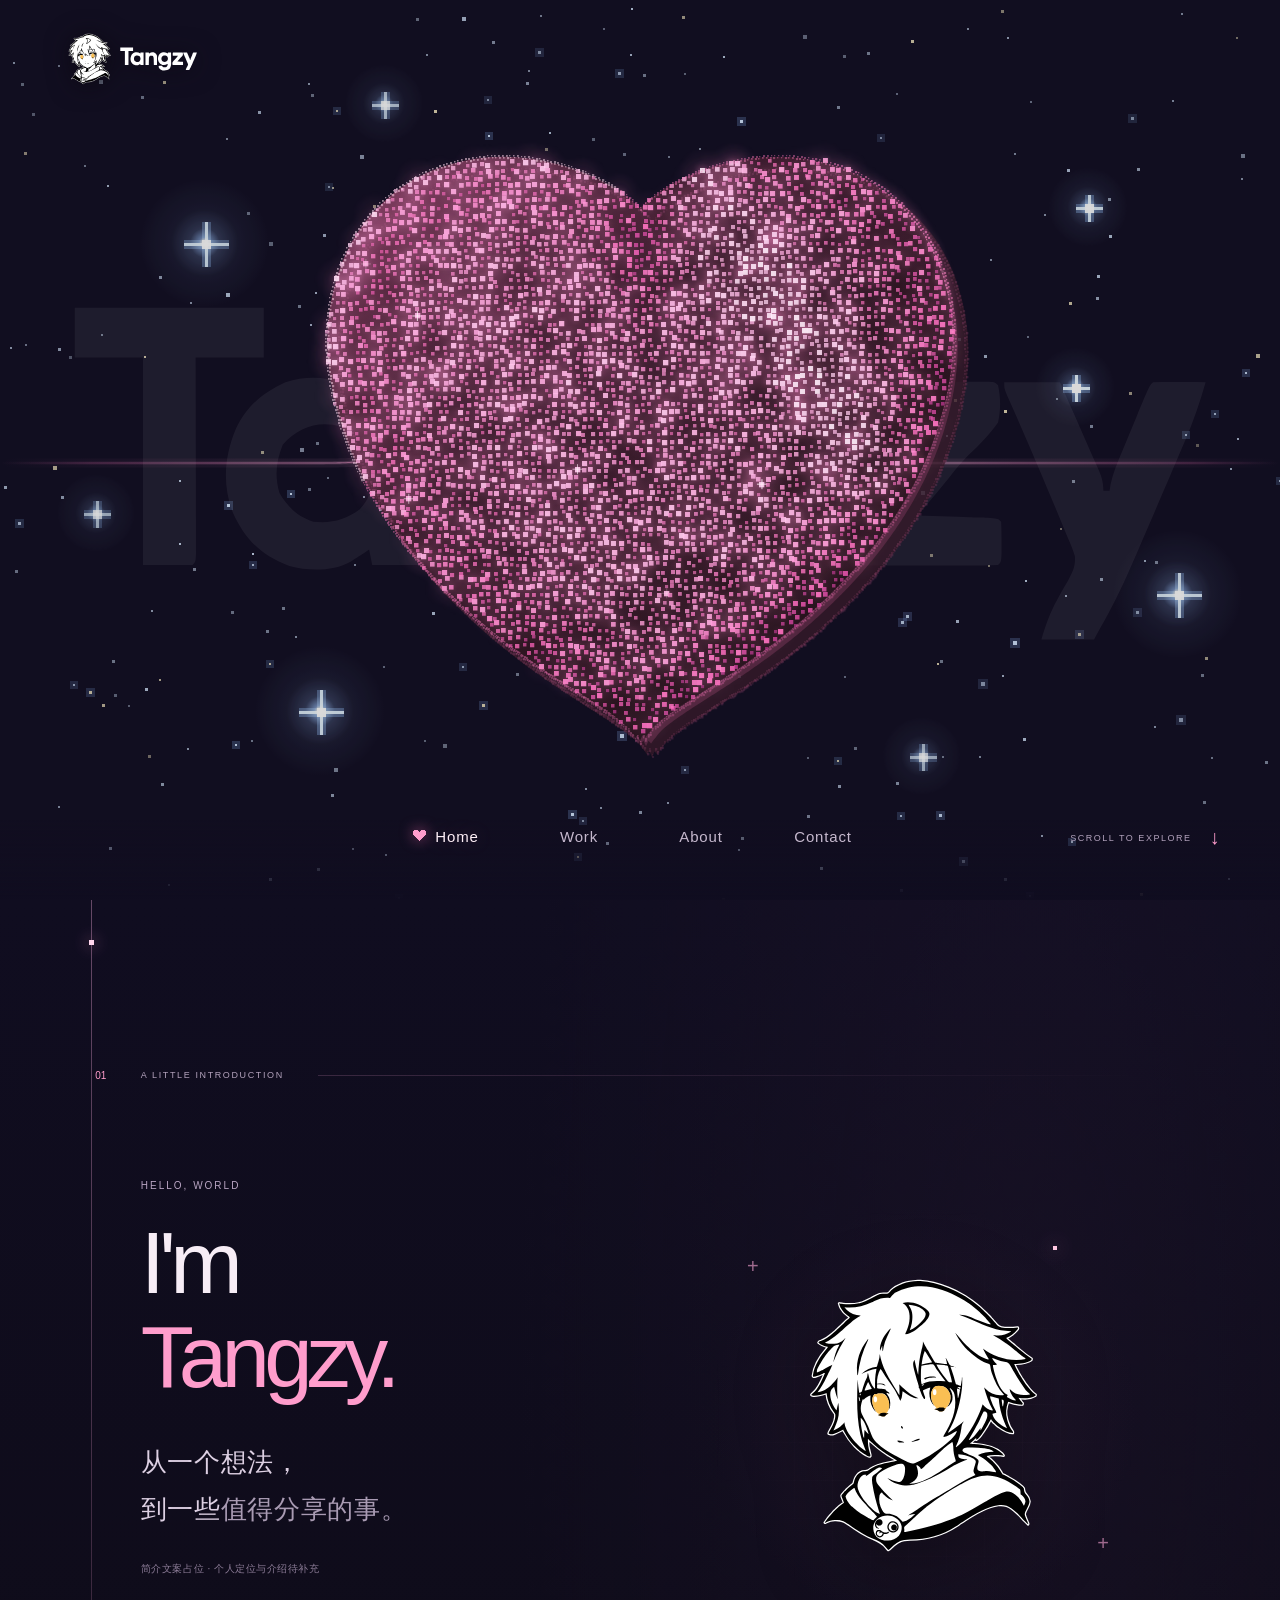
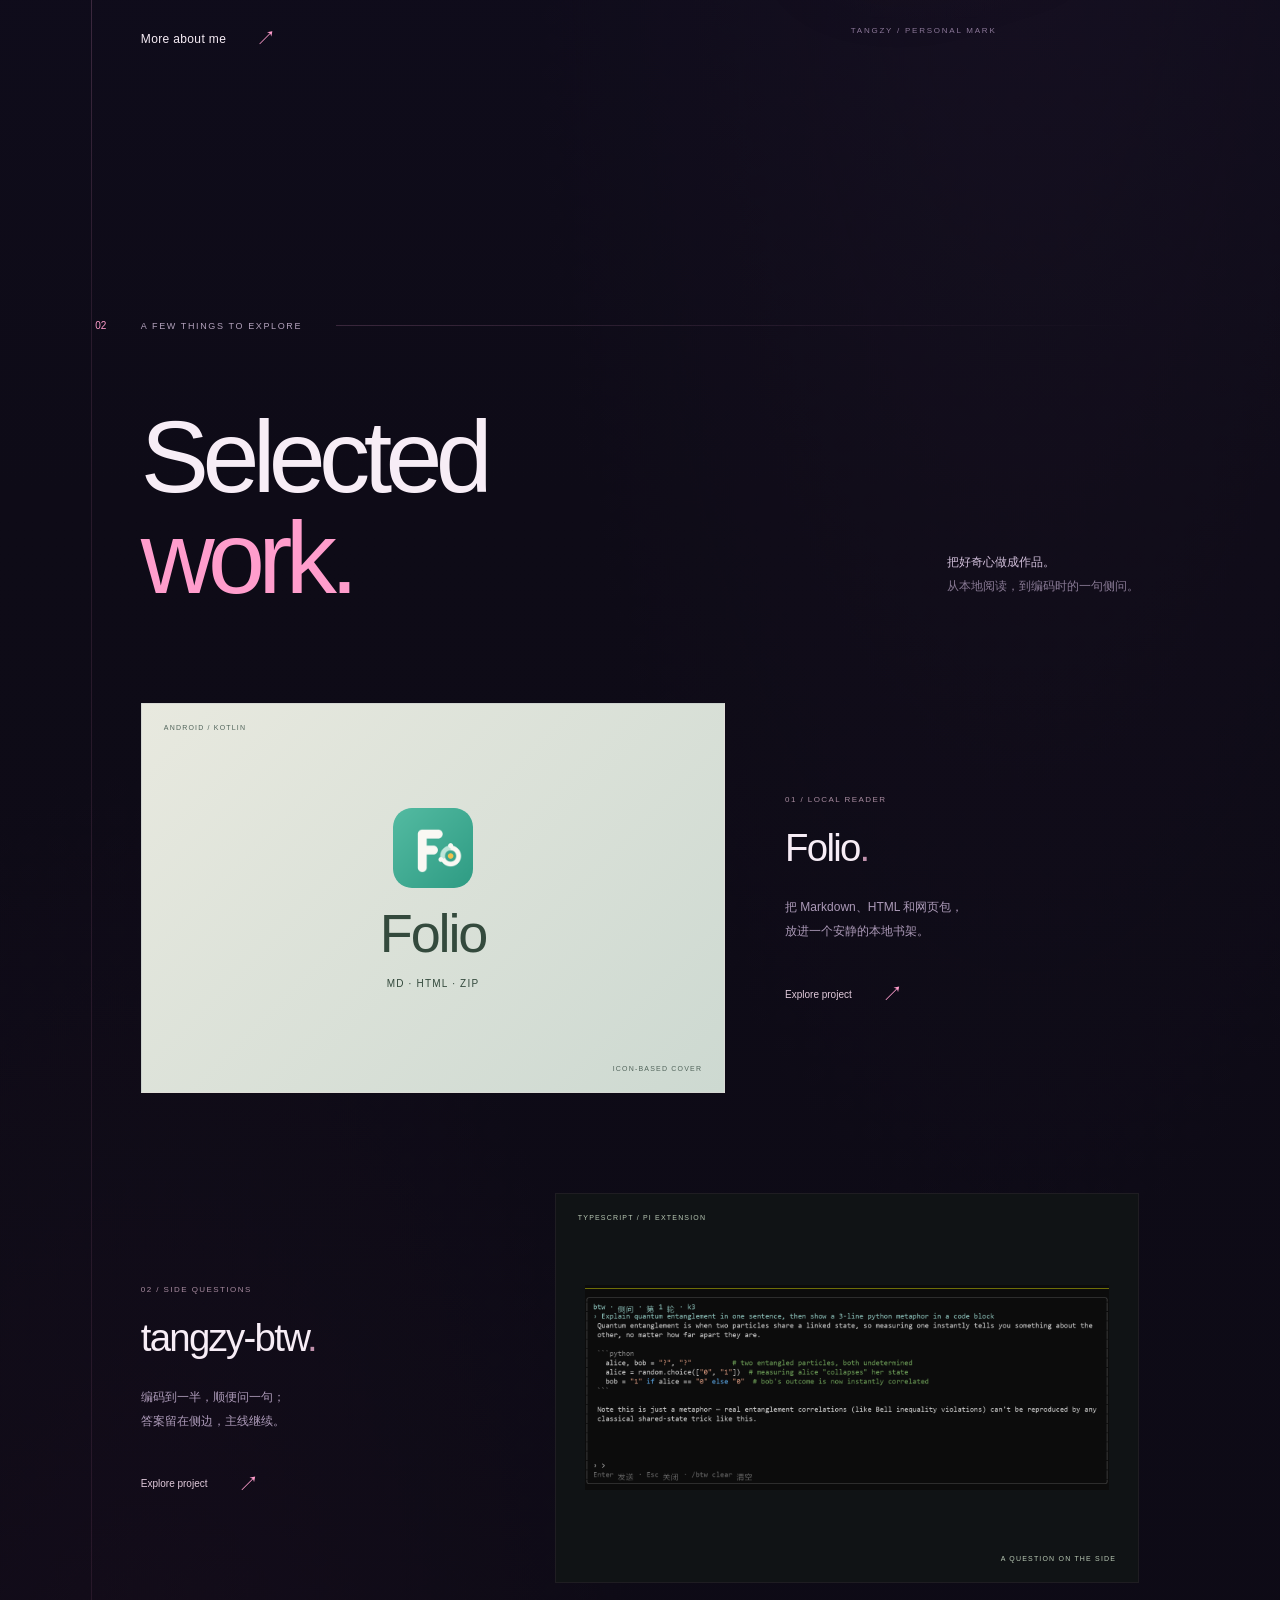
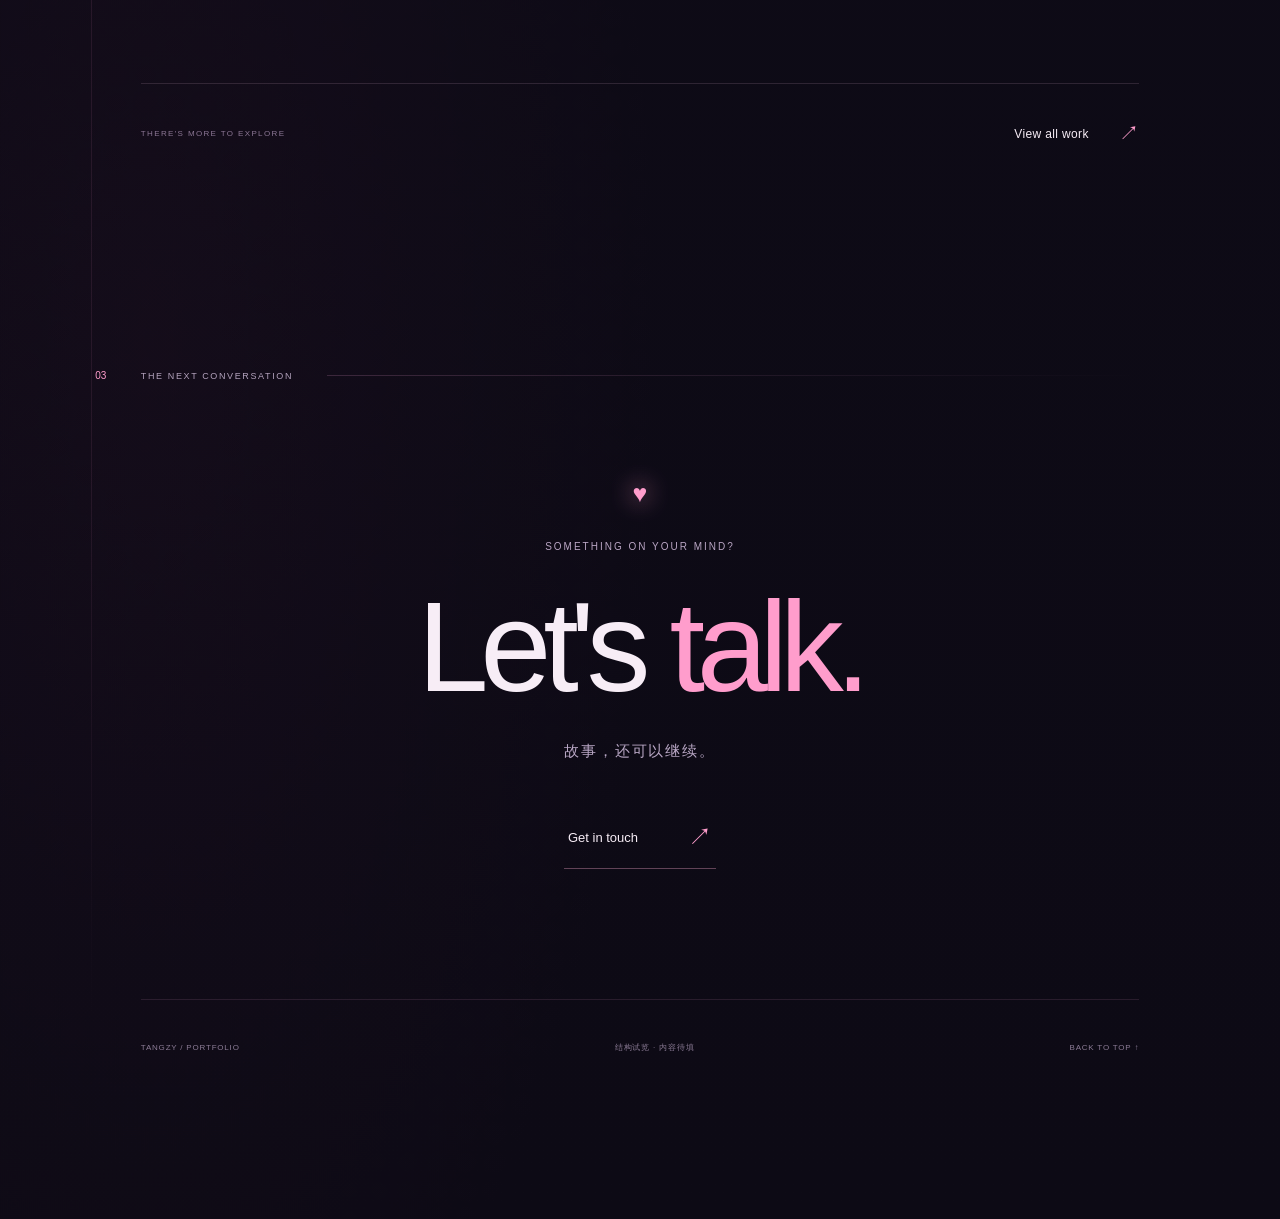
==== commit e33c6997: "Add searchable blog and connect portfolio entry" ====
--- a/docs/index.html
+++ b/docs/index.html
@@ -161,7 +161,7 @@
           </section>
           <div class="ct-screen-copy"><h2 id="ct-channel-title">A letter, maybe?</h2><p id="ct-channel-note">适合一个想法，也适合一封长信。</p></div>
           <div class="ct-screen-footer"><span id="ct-account">邮箱地址待补充</span><span class="ct-wave" aria-hidden="true"><i></i><i></i><i></i><i></i><i></i><i></i><i></i><i></i><i></i><i></i><i></i><i></i><i></i><i></i><i></i><i></i><i></i></span></div>
-          <div class="ct-controls"><div id="ct-more-links" class="ct-more-links" hidden><a id="ct-github-link" href="https://github.com/Tangzy0121" target="_blank" rel="noopener noreferrer">GitHub <span aria-hidden="true">↗</span></a><a href="https://tangzy-blog.tangzy0121.chatgpt.site/" target="_blank" rel="noopener noreferrer">个人博客 <span aria-hidden="true">↗</span></a></div><div class="ct-channel-actions"><button id="ct-open" type="button">写一封信 <span aria-hidden="true">↗</span></button><button id="ct-copy" type="button" aria-label="复制邮箱地址"><svg viewBox="0 0 20 20" fill="none" stroke="currentColor" stroke-width="1.3" aria-hidden="true"><rect x="7" y="7" width="10" height="11" rx="1"/><path d="M12 4V2H2v11h2"/></svg></button></div></div>
+          <div class="ct-controls"><div id="ct-more-links" class="ct-more-links" hidden><a id="ct-github-link" href="https://github.com/Tangzy0121" target="_blank" rel="noopener noreferrer">GitHub <span aria-hidden="true">↗</span></a><a href="blog/" target="_blank" rel="noopener noreferrer">个人博客 <span aria-hidden="true">↗</span></a></div><div class="ct-channel-actions"><button id="ct-open" type="button">写一封信 <span aria-hidden="true">↗</span></button><button id="ct-copy" type="button" aria-label="复制邮箱地址"><svg viewBox="0 0 20 20" fill="none" stroke="currentColor" stroke-width="1.3" aria-hidden="true"><rect x="7" y="7" width="10" height="11" rx="1"/><path d="M12 4V2H2v11h2"/></svg></button></div></div>
           </div>
   <section id="ct-email-composer" class="ct-email-composer" data-mail-state="editing" hidden aria-labelledby="ct-email-form-title">
     <div class="ct-mail-editor">
